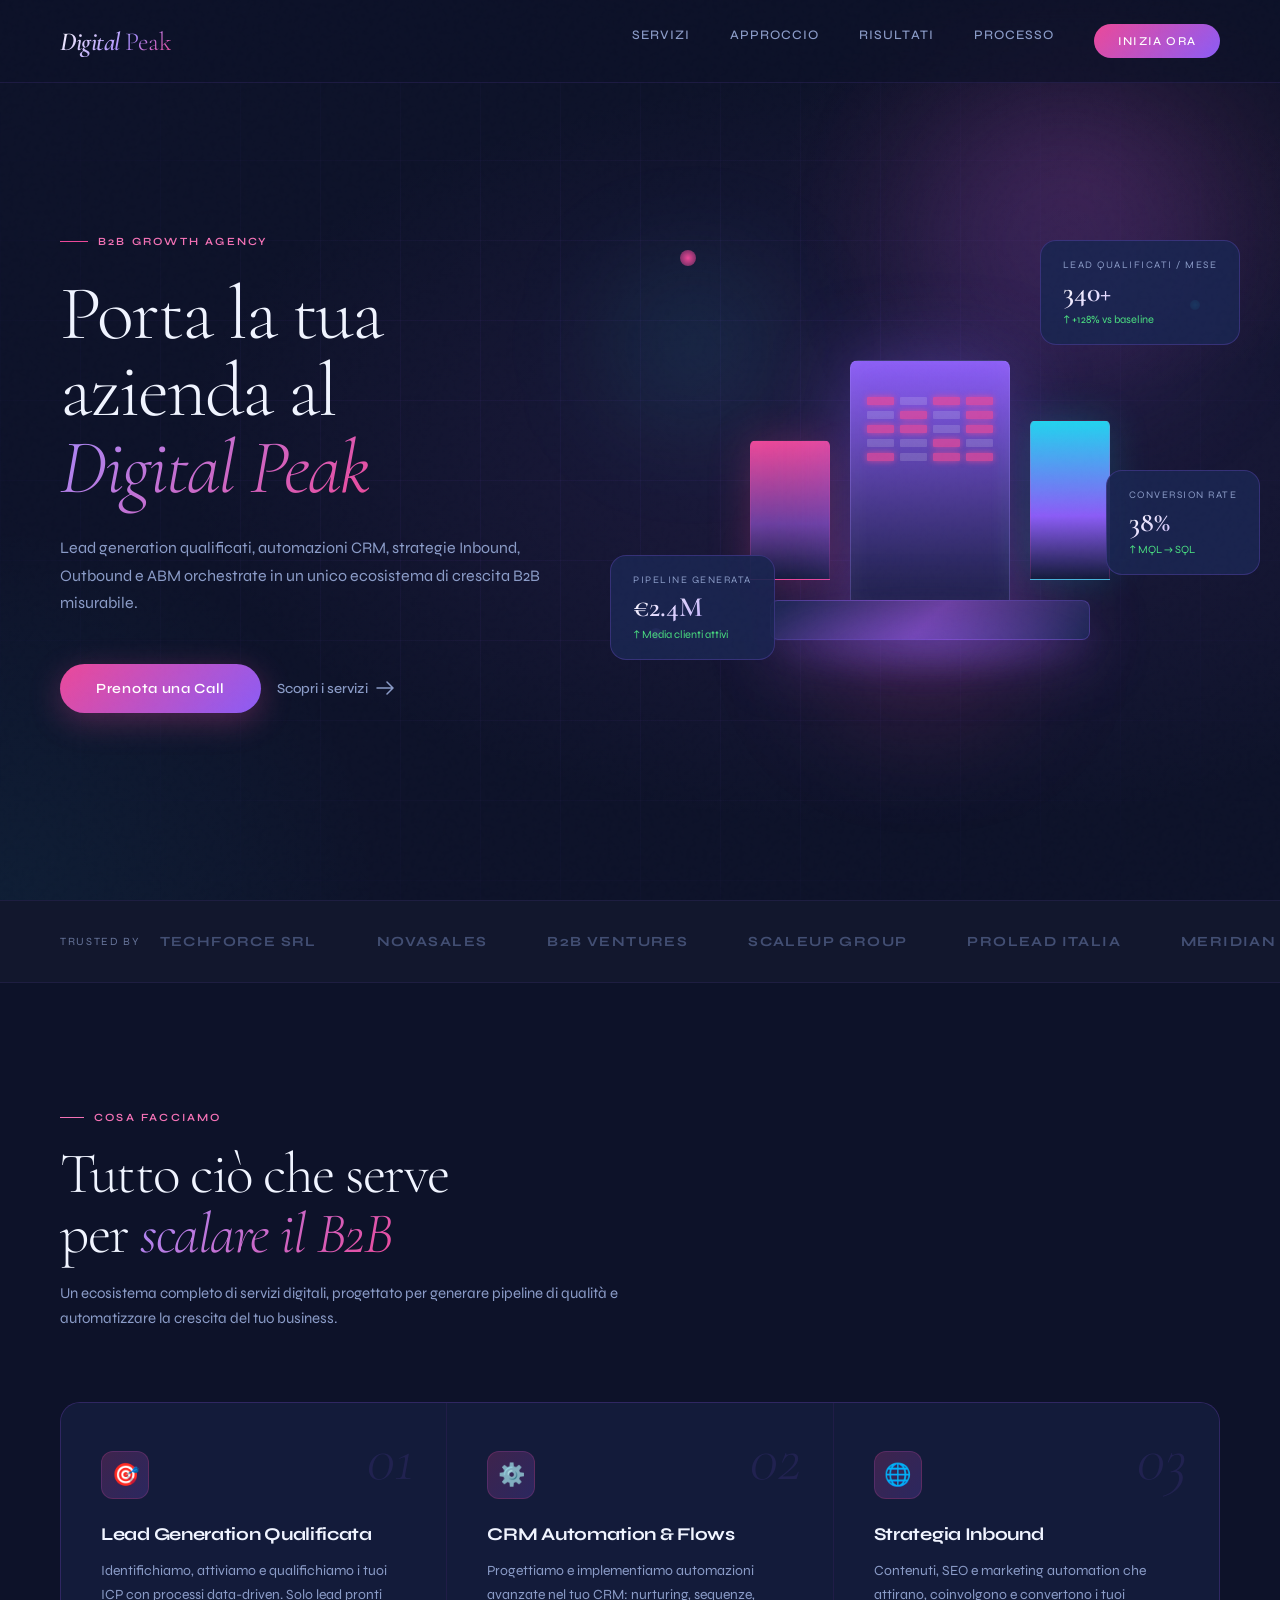
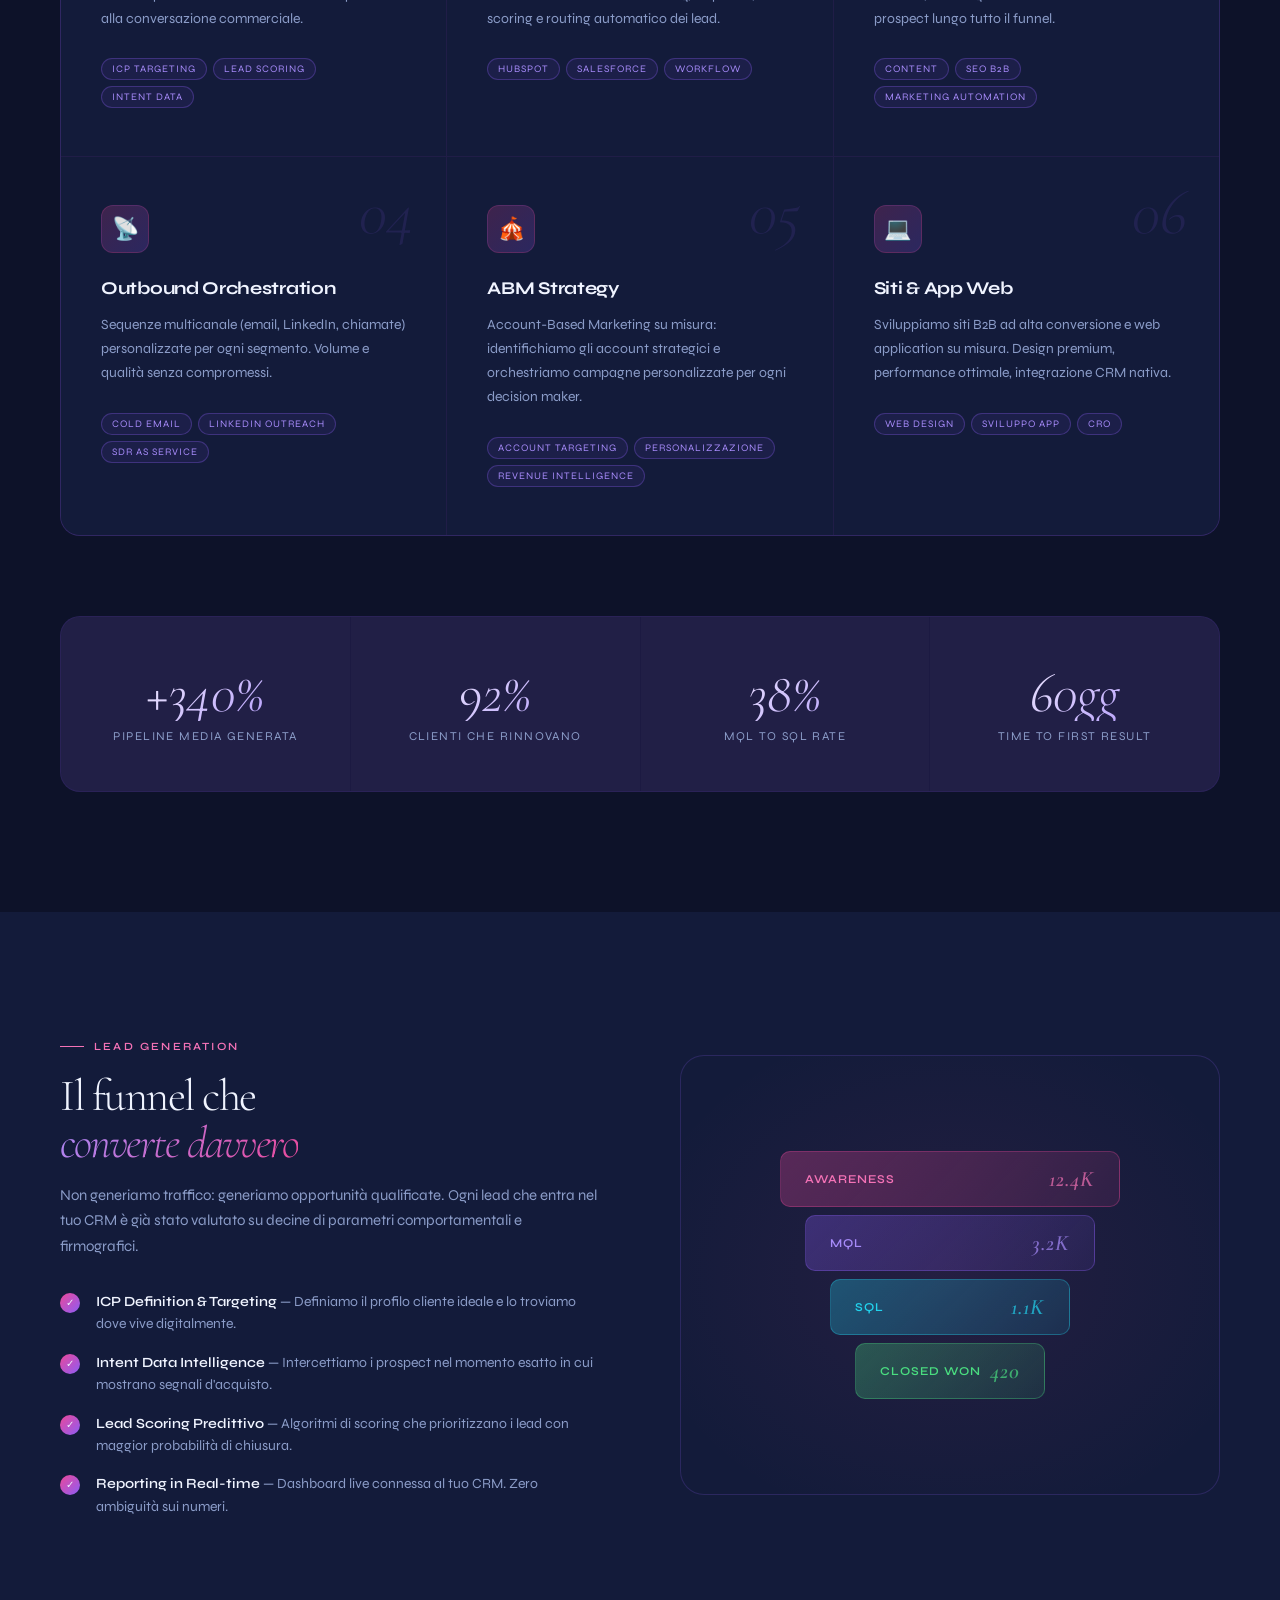
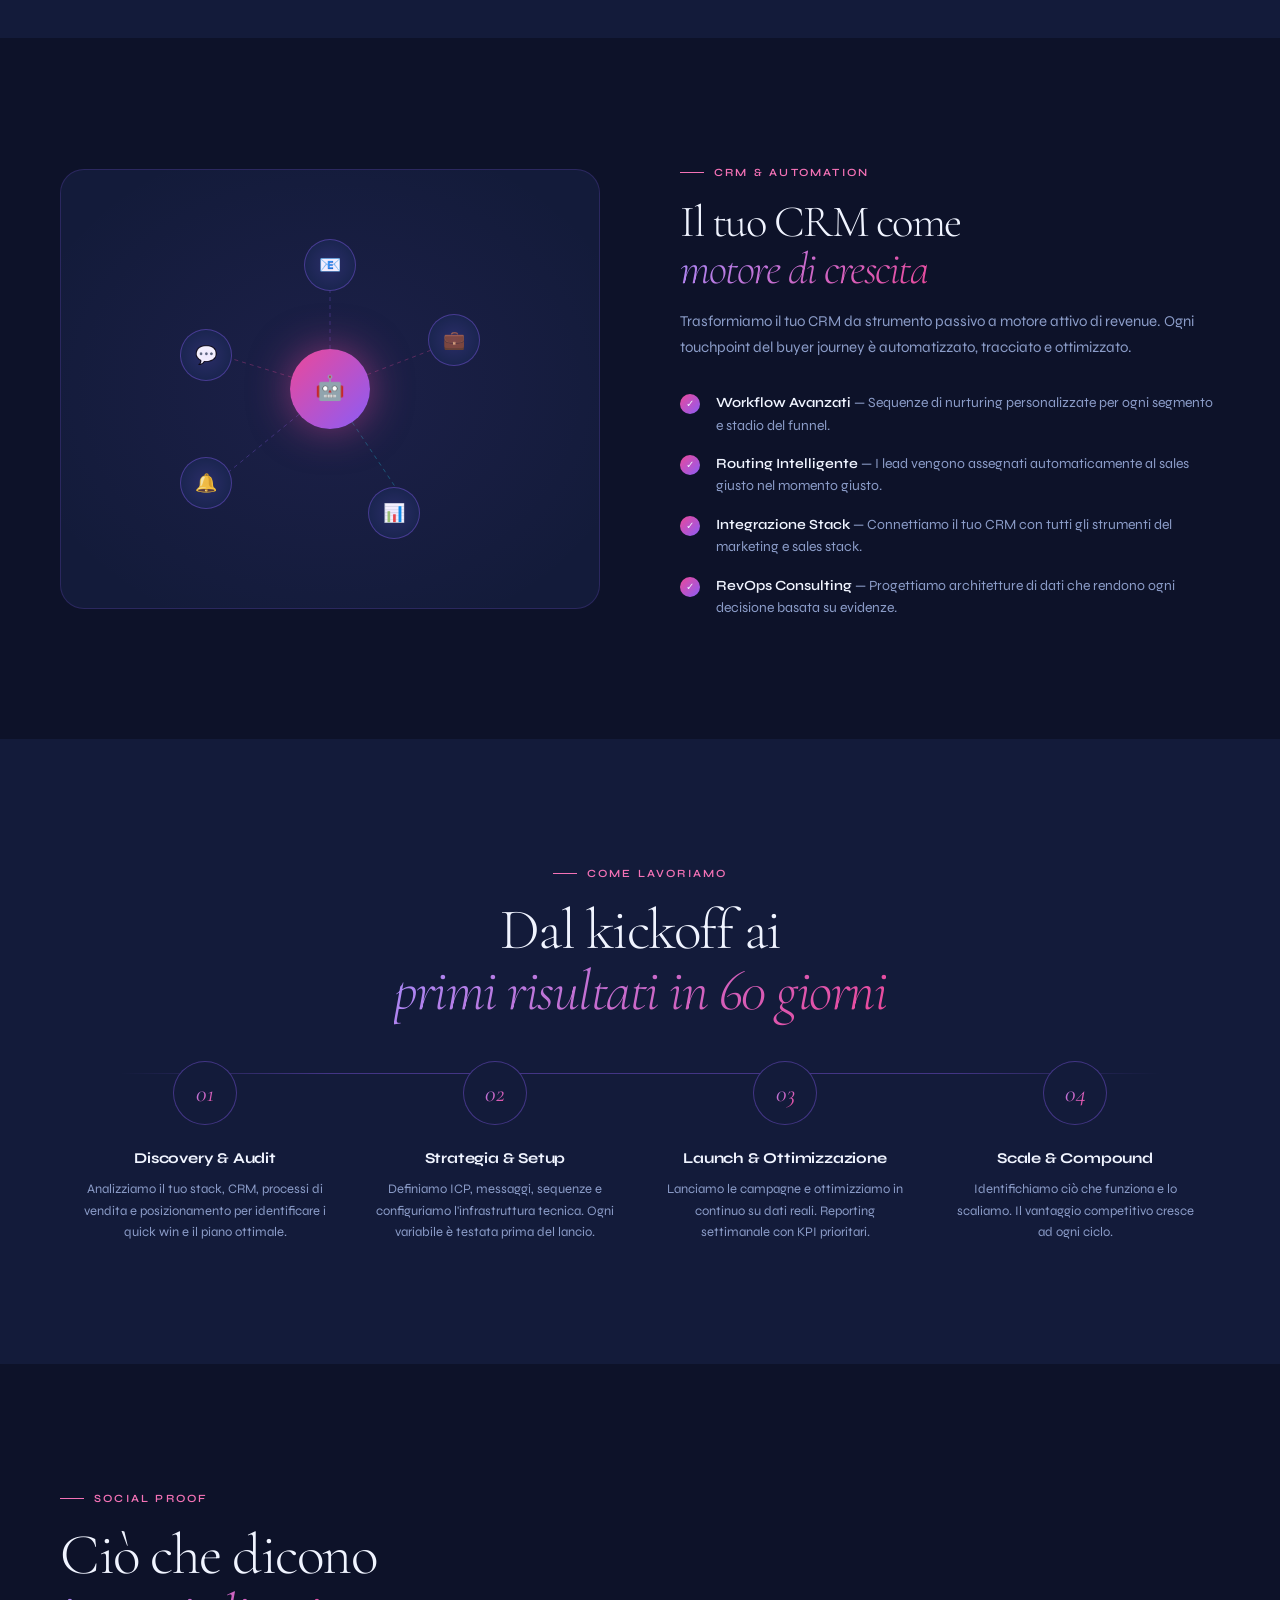
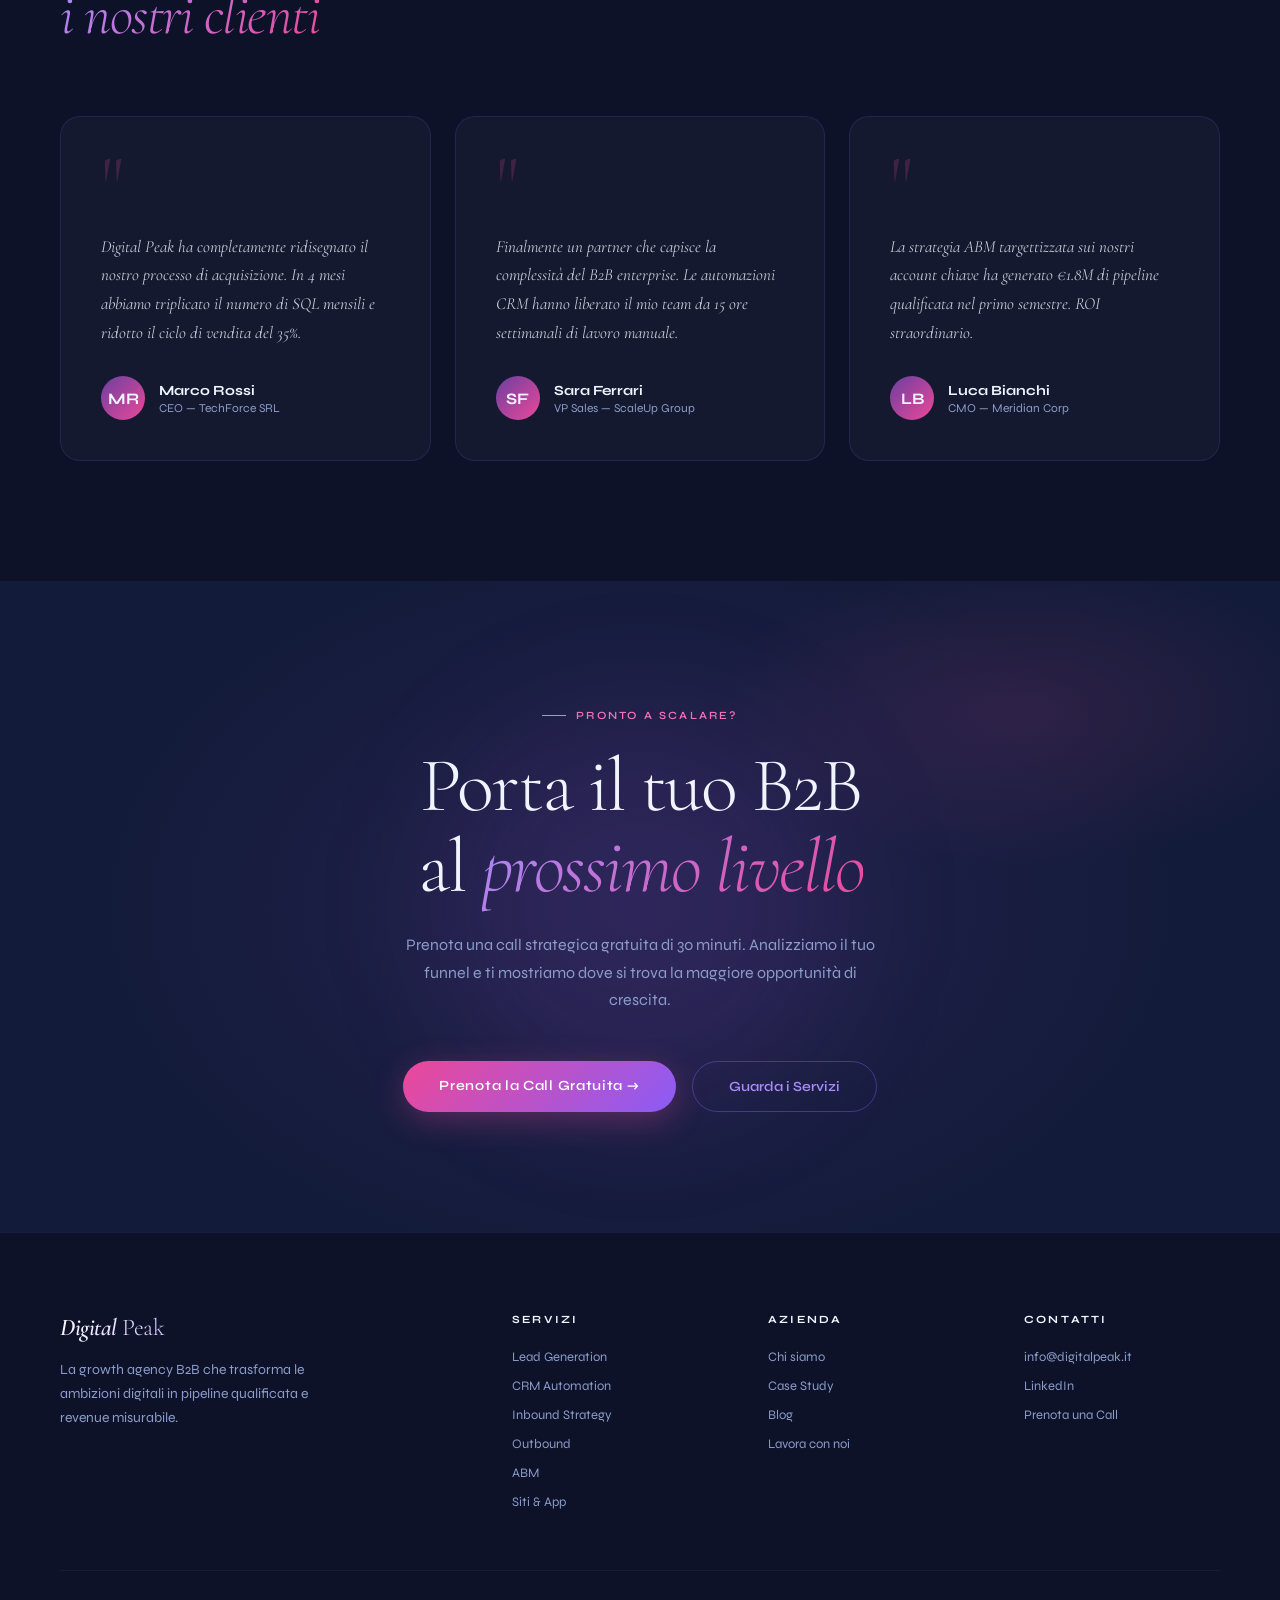
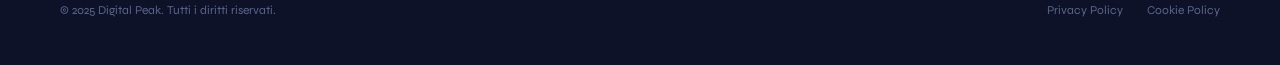
==== index.html @ 234ed6c4 "Add files via upload" ====
<!DOCTYPE html>
<html lang="it">
<head>
  <meta charset="UTF-8">
  <meta name="viewport" content="width=device-width, initial-scale=1.0">
  <title>Digital Peak — Growth Without Limits</title>
  <link href="https://fonts.googleapis.com/css2?family=Cormorant+Garamond:ital,wght@0,300;0,400;0,600;1,300;1,400;1,600&family=Syne:wght@400;500;600;700;800&display=swap" rel="stylesheet">
  <link rel="stylesheet" href="styles.css">
</head>
<body>

<!-- NAV -->
<nav>
  <div class="logo">Digital<span> Peak</span></div>
  <div class="mobile-menu-toggle">
    <span></span>
    <span></span>
    <span></span>
  </div>
  <ul class="nav-links">
    <li><a href="#services">Servizi</a></li>
    <li><a href="#approach">Approccio</a></li>
    <li><a href="#results">Risultati</a></li>
    <li><a href="#process">Processo</a></li>
    <li><a href="#contact" class="nav-cta">Inizia Ora</a></li>
  </ul>
</nav>

<!-- HERO -->
<section class="hero" id="home">
  <div class="hero-bg"></div>
  <div class="hero-grid-lines"></div>
  <div class="orb orb-1"></div>
  <div class="orb orb-2"></div>
  <div class="orb orb-3"></div>

  <div class="hero-content">
    <div class="hero-eyebrow">B2B Growth Agency</div>
    <h1 class="hero-title">
      Porta la tua<br>
      azienda al<br>
      <em>Digital Peak</em>
    </h1>
    <p class="hero-sub">
      Lead generation qualificati, automazioni CRM, strategie Inbound, Outbound e ABM orchestrate in un unico ecosistema di crescita B2B misurabile.
    </p>
    <div class="hero-actions">
      <a href="#contact" class="btn-primary">Prenota una Call</a>
      <a href="#services" class="btn-ghost">
        Scopri i servizi
        <svg width="18" height="14" viewBox="0 0 18 14" fill="none">
          <path d="M1 7h16M11 1l6 6-6 6" stroke="currentColor" stroke-width="1.5" stroke-linecap="round"/>
        </svg>
      </a>
    </div>
  </div>

  <div class="hero-visual">
    <div class="hero-graphic">
      <!-- floating stat cards -->
      <div class="floating-card card-stat-1">
        <div class="card-label">Lead Qualificati / mese</div>
        <div class="card-value">340+</div>
        <div class="card-delta">↑ +128% vs baseline</div>
      </div>

      <div class="floating-card card-stat-2">
        <div class="card-label">Pipeline generata</div>
        <div class="card-value">€2.4M</div>
        <div class="card-delta">↑ Media clienti attivi</div>
      </div>

      <div class="floating-card card-stat-3">
        <div class="card-label">Conversion Rate</div>
        <div class="card-value">38%</div>
        <div class="card-delta">↑ MQL → SQL</div>
      </div>

      <!-- city towers -->
      <div style="position:relative; height:300px; display:flex; align-items:flex-end; justify-content:center;">
        <div class="side-tower left"></div>
        <div class="central-tower">
          <div class="tower-windows">
            <div class="win lit"></div><div class="win"></div><div class="win lit"></div><div class="win lit"></div>
            <div class="win"></div><div class="win lit"></div><div class="win"></div><div class="win lit"></div>
            <div class="win lit"></div><div class="win lit"></div><div class="win"></div><div class="win lit"></div>
            <div class="win"></div><div class="win"></div><div class="win lit"></div><div class="win"></div>
            <div class="win lit"></div><div class="win"></div><div class="win lit"></div><div class="win lit"></div>
          </div>
        </div>
        <div class="side-tower right"></div>
        <div class="platform-base"></div>
        <div class="ring-glow"></div>
      </div>

      <!-- floating orbs -->
      <div class="floating-orb f-orb-1"></div>
      <div class="floating-orb f-orb-2"></div>
      <div class="floating-orb f-orb-3"></div>
    </div>
  </div>
</section>

<!-- LOGOS STRIP -->
<div class="logos-strip">
  <span class="logos-label">Trusted by</span>
  <div class="logos-track" id="logosTrack">
    <span class="logo-item">TechForce SRL</span>
    <span class="logo-item">NovaSales</span>
    <span class="logo-item">B2B Ventures</span>
    <span class="logo-item">ScaleUp Group</span>
    <span class="logo-item">ProLead Italia</span>
    <span class="logo-item">Meridian Corp</span>
    <span class="logo-item">DigitHub</span>
    <span class="logo-item">GrowthOps</span>
    <span class="logo-item">TechForce SRL</span>
    <span class="logo-item">NovaSales</span>
    <span class="logo-item">B2B Ventures</span>
    <span class="logo-item">ScaleUp Group</span>
    <span class="logo-item">ProLead Italia</span>
    <span class="logo-item">Meridian Corp</span>
    <span class="logo-item">DigitHub</span>
    <span class="logo-item">GrowthOps</span>
  </div>
</div>

<!-- SERVICES -->
<section class="section section-dark" id="services">
  <div class="section-header reveal">
    <div class="section-eyebrow">Cosa facciamo</div>
    <h2 class="section-title">Tutto ciò che serve<br>per <em>scalare il B2B</em></h2>
    <p class="section-subtitle">Un ecosistema completo di servizi digitali, progettato per generare pipeline di qualità e automatizzare la crescita del tuo business.</p>
  </div>

  <div class="services-grid reveal">
    <div class="service-card">
      <span class="service-number">01</span>
      <div class="service-icon">🎯</div>
      <div class="service-name">Lead Generation Qualificata</div>
      <p class="service-desc">Identifichiamo, attiviamo e qualifichiamo i tuoi ICP con processi data-driven. Solo lead pronti alla conversazione commerciale.</p>
      <div class="service-tags">
        <span class="tag">ICP Targeting</span>
        <span class="tag">Lead Scoring</span>
        <span class="tag">Intent Data</span>
      </div>
    </div>

    <div class="service-card">
      <span class="service-number">02</span>
      <div class="service-icon">⚙️</div>
      <div class="service-name">CRM Automation & Flows</div>
      <p class="service-desc">Progettiamo e implementiamo automazioni avanzate nel tuo CRM: nurturing, sequenze, scoring e routing automatico dei lead.</p>
      <div class="service-tags">
        <span class="tag">HubSpot</span>
        <span class="tag">Salesforce</span>
        <span class="tag">Workflow</span>
      </div>
    </div>

    <div class="service-card">
      <span class="service-number">03</span>
      <div class="service-icon">🌐</div>
      <div class="service-name">Strategia Inbound</div>
      <p class="service-desc">Contenuti, SEO e marketing automation che attirano, coinvolgono e convertono i tuoi prospect lungo tutto il funnel.</p>
      <div class="service-tags">
        <span class="tag">Content</span>
        <span class="tag">SEO B2B</span>
        <span class="tag">Marketing Automation</span>
      </div>
    </div>

    <div class="service-card">
      <span class="service-number">04</span>
      <div class="service-icon">📡</div>
      <div class="service-name">Outbound Orchestration</div>
      <p class="service-desc">Sequenze multicanale (email, LinkedIn, chiamate) personalizzate per ogni segmento. Volume e qualità senza compromessi.</p>
      <div class="service-tags">
        <span class="tag">Cold Email</span>
        <span class="tag">LinkedIn Outreach</span>
        <span class="tag">SDR as Service</span>
      </div>
    </div>

    <div class="service-card">
      <span class="service-number">05</span>
      <div class="service-icon">🎪</div>
      <div class="service-name">ABM Strategy</div>
      <p class="service-desc">Account-Based Marketing su misura: identifichiamo gli account strategici e orchestriamo campagne personalizzate per ogni decision maker.</p>
      <div class="service-tags">
        <span class="tag">Account Targeting</span>
        <span class="tag">Personalizzazione</span>
        <span class="tag">Revenue Intelligence</span>
      </div>
    </div>

    <div class="service-card">
      <span class="service-number">06</span>
      <div class="service-icon">💻</div>
      <div class="service-name">Siti & App Web</div>
      <p class="service-desc">Sviluppiamo siti B2B ad alta conversione e web application su misura. Design premium, performance ottimale, integrazione CRM nativa.</p>
      <div class="service-tags">
        <span class="tag">Web Design</span>
        <span class="tag">Sviluppo App</span>
        <span class="tag">CRO</span>
      </div>
    </div>
  </div>

  <!-- STATS -->
  <div class="stats-row reveal">
    <div class="stat-item">
      <div class="stat-value">+340%</div>
      <div class="stat-label">Pipeline media generata</div>
    </div>
    <div class="stat-item">
      <div class="stat-value">92%</div>
      <div class="stat-label">Clienti che rinnovano</div>
    </div>
    <div class="stat-item">
      <div class="stat-value">38%</div>
      <div class="stat-label">MQL to SQL Rate</div>
    </div>
    <div class="stat-item">
      <div class="stat-value">60gg</div>
      <div class="stat-label">Time to First Result</div>
    </div>
  </div>
</section>

<!-- APPROACH: LEAD GEN & FUNNEL -->
<section class="section section-mid" id="approach">
  <div class="approach-grid reveal">
    <div class="approach-content">
      <div class="section-eyebrow">Lead Generation</div>
      <h2 class="section-title">Il funnel che<br><em>converte davvero</em></h2>
      <p class="section-subtitle">Non generiamo traffico: generiamo opportunità qualificate. Ogni lead che entra nel tuo CRM è già stato valutato su decine di parametri comportamentali e firmografici.</p>
      <div class="approach-features">
        <div class="af-item">
          <div class="af-dot">✓</div>
          <p class="af-text"><strong>ICP Definition & Targeting</strong> — Definiamo il profilo cliente ideale e lo troviamo dove vive digitalmente.</p>
        </div>
        <div class="af-item">
          <div class="af-dot">✓</div>
          <p class="af-text"><strong>Intent Data Intelligence</strong> — Intercettiamo i prospect nel momento esatto in cui mostrano segnali d'acquisto.</p>
        </div>
        <div class="af-item">
          <div class="af-dot">✓</div>
          <p class="af-text"><strong>Lead Scoring Predittivo</strong> — Algoritmi di scoring che prioritizzano i lead con maggior probabilità di chiusura.</p>
        </div>
        <div class="af-item">
          <div class="af-dot">✓</div>
          <p class="af-text"><strong>Reporting in Real-time</strong> — Dashboard live connessa al tuo CRM. Zero ambiguità sui numeri.</p>
        </div>
      </div>
    </div>
    <div class="approach-visual">
      <div class="approach-visual-inner">
        <div style="position:absolute; inset:0; background: radial-gradient(ellipse 60% 60% at 50% 50%, rgba(236,72,153,0.08), transparent); pointer-events:none;"></div>
        <div class="funnel">
          <div class="funnel-stage fs-1">
            <span>Awareness</span>
            <span class="fs-count">12.4K</span>
          </div>
          <div class="funnel-stage fs-2">
            <span>MQL</span>
            <span class="fs-count">3.2K</span>
          </div>
          <div class="funnel-stage fs-3">
            <span>SQL</span>
            <span class="fs-count">1.1K</span>
          </div>
          <div class="funnel-stage fs-4">
            <span>Closed Won</span>
            <span class="fs-count">420</span>
          </div>
        </div>
      </div>
    </div>
  </div>
</section>

<!-- APPROACH: CRM & AUTOMATION -->
<section class="section section-dark">
  <div class="approach-grid reverse reveal">
    <div class="approach-content">
      <div class="section-eyebrow">CRM & Automation</div>
      <h2 class="section-title">Il tuo CRM come<br><em>motore di crescita</em></h2>
      <p class="section-subtitle">Trasformiamo il tuo CRM da strumento passivo a motore attivo di revenue. Ogni touchpoint del buyer journey è automatizzato, tracciato e ottimizzato.</p>
      <div class="approach-features">
        <div class="af-item">
          <div class="af-dot">✓</div>
          <p class="af-text"><strong>Workflow Avanzati</strong> — Sequenze di nurturing personalizzate per ogni segmento e stadio del funnel.</p>
        </div>
        <div class="af-item">
          <div class="af-dot">✓</div>
          <p class="af-text"><strong>Routing Intelligente</strong> — I lead vengono assegnati automaticamente al sales giusto nel momento giusto.</p>
        </div>
        <div class="af-item">
          <div class="af-dot">✓</div>
          <p class="af-text"><strong>Integrazione Stack</strong> — Connettiamo il tuo CRM con tutti gli strumenti del marketing e sales stack.</p>
        </div>
        <div class="af-item">
          <div class="af-dot">✓</div>
          <p class="af-text"><strong>RevOps Consulting</strong> — Progettiamo architetture di dati che rendono ogni decisione basata su evidenze.</p>
        </div>
      </div>
    </div>
    <div class="approach-visual">
      <div class="approach-visual-inner">
        <div style="position:absolute; inset:0; background: radial-gradient(ellipse 60% 60% at 50% 50%, rgba(139,92,246,0.08), transparent); pointer-events:none;"></div>
        <div class="crm-viz">
          <!-- lines -->
          <svg style="position:absolute;inset:0;width:100%;height:100%;z-index:1" viewBox="0 0 300 300">
            <line x1="150" y1="150" x2="150" y2="20" stroke="rgba(139,92,246,0.3)" stroke-width="1" stroke-dasharray="4,4"/>
            <line x1="150" y1="150" x2="280" y2="100" stroke="rgba(236,72,153,0.3)" stroke-width="1" stroke-dasharray="4,4"/>
            <line x1="150" y1="150" x2="230" y2="270" stroke="rgba(34,211,238,0.3)" stroke-width="1" stroke-dasharray="4,4"/>
            <line x1="150" y1="150" x2="40" y2="240" stroke="rgba(139,92,246,0.3)" stroke-width="1" stroke-dasharray="4,4"/>
            <line x1="150" y1="150" x2="20" y2="110" stroke="rgba(236,72,153,0.3)" stroke-width="1" stroke-dasharray="4,4"/>
          </svg>
          <div class="crm-center">🤖</div>
          <div class="crm-node cn1">📧</div>
          <div class="crm-node cn2">💼</div>
          <div class="crm-node cn3">📊</div>
          <div class="crm-node cn4">🔔</div>
          <div class="crm-node cn5">💬</div>
        </div>
      </div>
    </div>
  </div>
</section>

<!-- PROCESS -->
<section class="section section-mid" id="process">
  <div class="section-header reveal" style="max-width:800px; margin:0 auto; text-align:center;">
    <div class="section-eyebrow" style="justify-content:center;">Come lavoriamo</div>
    <h2 class="section-title">Dal kickoff ai<br><em>primi risultati in 60 giorni</em></h2>
  </div>

  <div class="process-timeline reveal">
    <div class="process-step">
      <div class="step-number-wrap"><span class="step-number">01</span></div>
      <div class="step-title">Discovery & Audit</div>
      <p class="step-desc">Analizziamo il tuo stack, CRM, processi di vendita e posizionamento per identificare i quick win e il piano ottimale.</p>
    </div>
    <div class="process-step">
      <div class="step-number-wrap"><span class="step-number">02</span></div>
      <div class="step-title">Strategia & Setup</div>
      <p class="step-desc">Definiamo ICP, messaggi, sequenze e configuriamo l'infrastruttura tecnica. Ogni variabile è testata prima del lancio.</p>
    </div>
    <div class="process-step">
      <div class="step-number-wrap"><span class="step-number">03</span></div>
      <div class="step-title">Launch & Ottimizzazione</div>
      <p class="step-desc">Lanciamo le campagne e ottimizziamo in continuo su dati reali. Reporting settimanale con KPI prioritari.</p>
    </div>
    <div class="process-step">
      <div class="step-number-wrap"><span class="step-number">04</span></div>
      <div class="step-title">Scale & Compound</div>
      <p class="step-desc">Identifichiamo ciò che funziona e lo scaliamo. Il vantaggio competitivo cresce ad ogni ciclo.</p>
    </div>
  </div>
</section>

<!-- TESTIMONIALS -->
<section class="section section-dark" id="results">
  <div class="section-header reveal">
    <div class="section-eyebrow">Social Proof</div>
    <h2 class="section-title">Ciò che dicono<br><em>i nostri clienti</em></h2>
  </div>

  <div class="testimonials-grid reveal">
    <div class="testimonial-card">
      <span class="quote-mark">"</span>
      <p class="testimonial-text">Digital Peak ha completamente ridisegnato il nostro processo di acquisizione. In 4 mesi abbiamo triplicato il numero di SQL mensili e ridotto il ciclo di vendita del 35%.</p>
      <div class="testimonial-author">
        <div class="author-avatar">MR</div>
        <div>
          <div class="author-name">Marco Rossi</div>
          <div class="author-role">CEO — TechForce SRL</div>
        </div>
      </div>
    </div>

    <div class="testimonial-card">
      <span class="quote-mark">"</span>
      <p class="testimonial-text">Finalmente un partner che capisce la complessità del B2B enterprise. Le automazioni CRM hanno liberato il mio team da 15 ore settimanali di lavoro manuale.</p>
      <div class="testimonial-author">
        <div class="author-avatar">SF</div>
        <div>
          <div class="author-name">Sara Ferrari</div>
          <div class="author-role">VP Sales — ScaleUp Group</div>
        </div>
      </div>
    </div>

    <div class="testimonial-card">
      <span class="quote-mark">"</span>
      <p class="testimonial-text">La strategia ABM targettizzata sui nostri account chiave ha generato €1.8M di pipeline qualificata nel primo semestre. ROI straordinario.</p>
      <div class="testimonial-author">
        <div class="author-avatar">LB</div>
        <div>
          <div class="author-name">Luca Bianchi</div>
          <div class="author-role">CMO — Meridian Corp</div>
        </div>
      </div>
    </div>
  </div>
</section>

<!-- CTA -->
<section class="cta-section" id="contact">
  <div class="cta-bg"></div>
  <div class="orb" style="width:400px;height:400px;background:rgba(107,63,160,0.15);top:50%;left:50%;transform:translate(-50%,-50%);"></div>

  <div class="section-eyebrow" style="justify-content:center; position:relative; z-index:2; display:inline-flex; margin-bottom:24px;">Pronto a scalare?</div>
  <h2 class="cta-title">
    Porta il tuo B2B<br>
    al <em>prossimo livello</em>
  </h2>
  <p class="cta-sub">
    Prenota una call strategica gratuita di 30 minuti. Analizziamo il tuo funnel e ti mostriamo dove si trova la maggiore opportunità di crescita.
  </p>
  <div class="cta-actions">
    <a href="#" class="btn-primary">Prenota la Call Gratuita →</a>
    <a href="#services" class="btn-outline">Guarda i Servizi</a>
  </div>
</section>

<!-- FOOTER -->
<footer>
  <div class="footer-grid">
    <div class="footer-brand">
      <span class="logo">Digital<span> Peak</span></span>
      <p>La growth agency B2B che trasforma le ambizioni digitali in pipeline qualificata e revenue misurabile.</p>
    </div>
    <div class="footer-col">
      <h4>Servizi</h4>
      <ul>
        <li><a href="#">Lead Generation</a></li>
        <li><a href="#">CRM Automation</a></li>
        <li><a href="#">Inbound Strategy</a></li>
        <li><a href="#">Outbound</a></li>
        <li><a href="#">ABM</a></li>
        <li><a href="#">Siti & App</a></li>
      </ul>
    </div>
    <div class="footer-col">
      <h4>Azienda</h4>
      <ul>
        <li><a href="#">Chi siamo</a></li>
        <li><a href="#">Case Study</a></li>
        <li><a href="#">Blog</a></li>
        <li><a href="#">Lavora con noi</a></li>
      </ul>
    </div>
    <div class="footer-col">
      <h4>Contatti</h4>
      <ul>
        <li><a href="#">info@digitalpeak.it</a></li>
        <li><a href="#">LinkedIn</a></li>
        <li><a href="#">Prenota una Call</a></li>
      </ul>
    </div>
  </div>
  <div class="footer-bottom">
    <span class="footer-copy">© 2025 Digital Peak. Tutti i diritti riservati.</span>
    <div class="footer-legal">
      <a href="#">Privacy Policy</a>
      <a href="#">Cookie Policy</a>
    </div>
  </div>
</footer>

<script src="script.js"></script>
</body>
</html>
---- styles.css ----
/* ══════════════════════════════════════════════════════════════
   DIGITAL PEAK — CSS STYLES
   ══════════════════════════════════════════════════════════════ */

:root {
  --navy: #0d1229;
  --navy-mid: #131b3a;
  --navy-light: #1a2550;
  --violet: #6b3fa0;
  --violet-bright: #8b5cf6;
  --violet-glow: #a78bfa;
  --pink: #ec4899;
  --pink-hot: #f472b6;
  --cyan: #22d3ee;
  --white: #f0f4ff;
  --gray: #8b9cc8;
  --light-bg: #f0f2fa;
}

*, *::before, *::after { margin: 0; padding: 0; box-sizing: border-box; }

html { scroll-behavior: smooth; }

body {
  font-family: 'Syne', sans-serif;
  background: var(--navy);
  color: var(--white);
  overflow-x: hidden;
}

/* ── NOISE OVERLAY ── */
body::before {
  content: '';
  position: fixed;
  inset: 0;
  background-image: url("data:image/svg+xml,%3Csvg viewBox='0 0 200 200' xmlns='http://www.w3.org/2000/svg'%3E%3Cfilter id='n'%3E%3CfeTurbulence type='fractalNoise' baseFrequency='0.85' numOctaves='4' stitchTiles='stitch'/%3E%3C/filter%3E%3Crect width='100%25' height='100%25' filter='url(%23n)' opacity='0.04'/%3E%3C/svg%3E");
  pointer-events: none;
  z-index: 9999;
  opacity: 0.4;
}

/* ── NAV ── */
nav {
  position: fixed;
  top: 0; left: 0; right: 0;
  z-index: 100;
  display: flex;
  align-items: center;
  justify-content: space-between;
  padding: 24px 60px;
  backdrop-filter: blur(20px);
  background: rgba(13, 18, 41, 0.7);
  border-bottom: 1px solid rgba(139, 92, 246, 0.12);
  transition: padding 0.3s;
}

.logo {
  font-family: 'Cormorant Garamond', serif;
  font-size: 26px;
  font-weight: 600;
  font-style: italic;
  letter-spacing: -0.5px;
  background: linear-gradient(135deg, #fff 0%, var(--violet-glow) 60%, var(--pink) 100%);
  -webkit-background-clip: text;
  -webkit-text-fill-color: transparent;
}

.logo span {
  font-style: normal;
  font-weight: 300;
}

.nav-links {
  display: flex;
  gap: 40px;
  list-style: none;
}

.nav-links a {
  color: var(--gray);
  text-decoration: none;
  font-size: 13px;
  font-weight: 500;
  letter-spacing: 0.08em;
  text-transform: uppercase;
  transition: color 0.3s;
}

.nav-links a:hover { color: var(--white); }

.nav-cta {
  background: linear-gradient(135deg, var(--pink) 0%, var(--violet-bright) 100%);
  color: white !important;
  padding: 10px 24px;
  border-radius: 40px;
  font-size: 12px !important;
  letter-spacing: 0.1em !important;
  transition: opacity 0.3s, transform 0.3s !important;
  display: inline-block;
}

.nav-cta:hover { opacity: 0.88; transform: translateY(-1px); }

/* Mobile Menu Toggle */
.mobile-menu-toggle {
  display: none;
  flex-direction: column;
  gap: 5px;
  cursor: pointer;
  padding: 10px;
  z-index: 101;
}

.mobile-menu-toggle span {
  display: block;
  width: 24px;
  height: 2px;
  background: var(--white);
  transition: transform 0.3s, opacity 0.3s;
}

.mobile-menu-toggle.active span:nth-child(1) {
  transform: rotate(45deg) translate(5px, 5px);
}

.mobile-menu-toggle.active span:nth-child(2) {
  opacity: 0;
}

.mobile-menu-toggle.active span:nth-child(3) {
  transform: rotate(-45deg) translate(5px, -5px);
}

/* ── HERO ── */
.hero {
  min-height: 100vh;
  display: grid;
  grid-template-columns: 1fr 1fr;
  align-items: center;
  padding: 120px 60px 80px;
  position: relative;
  overflow: hidden;
}

.hero-bg {
  position: absolute;
  inset: 0;
  background:
    radial-gradient(ellipse 80% 60% at 70% 50%, rgba(107, 63, 160, 0.18) 0%, transparent 70%),
    radial-gradient(ellipse 40% 40% at 85% 20%, rgba(236, 72, 153, 0.12) 0%, transparent 60%),
    radial-gradient(ellipse 50% 70% at 0% 100%, rgba(34, 211, 238, 0.06) 0%, transparent 60%);
}

.hero-grid-lines {
  position: absolute;
  inset: 0;
  background-image:
    linear-gradient(rgba(139, 92, 246, 0.05) 1px, transparent 1px),
    linear-gradient(90deg, rgba(139, 92, 246, 0.05) 1px, transparent 1px);
  background-size: 80px 80px;
  mask-image: radial-gradient(ellipse 80% 80% at 50% 50%, black 30%, transparent 80%);
}

.hero-content {
  position: relative;
  z-index: 2;
}

.hero-eyebrow {
  display: inline-flex;
  align-items: center;
  gap: 10px;
  font-size: 11px;
  font-weight: 600;
  letter-spacing: 0.2em;
  text-transform: uppercase;
  color: var(--pink-hot);
  margin-bottom: 28px;
  opacity: 0;
  animation: fadeUp 0.8s 0.2s forwards;
}

.hero-eyebrow::before {
  content: '';
  display: block;
  width: 28px;
  height: 1px;
  background: var(--pink);
}

.hero-title {
  font-family: 'Cormorant Garamond', serif;
  font-size: clamp(56px, 6vw, 88px);
  font-weight: 300;
  line-height: 1.0;
  letter-spacing: -2px;
  margin-bottom: 28px;
  opacity: 0;
  animation: fadeUp 0.9s 0.35s forwards;
}

.hero-title em {
  font-style: italic;
  background: linear-gradient(135deg, var(--violet-glow) 0%, var(--pink) 100%);
  -webkit-background-clip: text;
  -webkit-text-fill-color: transparent;
}

.hero-sub {
  font-size: 16px;
  line-height: 1.7;
  color: var(--gray);
  max-width: 500px;
  margin-bottom: 48px;
  opacity: 0;
  animation: fadeUp 0.9s 0.5s forwards;
}

.hero-actions {
  display: flex;
  gap: 16px;
  align-items: center;
  opacity: 0;
  animation: fadeUp 0.9s 0.65s forwards;
}

.btn-primary {
  background: linear-gradient(135deg, var(--pink) 0%, var(--violet-bright) 100%);
  color: white;
  padding: 16px 36px;
  border-radius: 50px;
  font-size: 14px;
  font-weight: 600;
  letter-spacing: 0.05em;
  text-decoration: none;
  cursor: pointer;
  border: none;
  transition: transform 0.3s, box-shadow 0.3s;
  box-shadow: 0 8px 32px rgba(236, 72, 153, 0.3);
  display: inline-block;
}

.btn-primary:hover {
  transform: translateY(-3px);
  box-shadow: 0 16px 48px rgba(236, 72, 153, 0.45);
}

.btn-ghost {
  color: var(--gray);
  font-size: 14px;
  font-weight: 500;
  text-decoration: none;
  display: flex;
  align-items: center;
  gap: 8px;
  transition: color 0.3s;
}

.btn-ghost:hover { color: white; }

.btn-ghost svg { transition: transform 0.3s; }
.btn-ghost:hover svg { transform: translateX(4px); }

.hero-visual {
  position: relative;
  z-index: 2;
  display: flex;
  justify-content: center;
  align-items: center;
  height: 500px;
  opacity: 0;
  animation: fadeIn 1.2s 0.8s forwards;
}

/* 3D Isometric city illustration (CSS) */
.iso-city {
  position: relative;
  width: 380px;
  height: 380px;
  transform: rotateX(30deg) rotateZ(-20deg);
  transform-style: preserve-3d;
}

.iso-block {
  position: absolute;
  bottom: 0;
  transform-origin: bottom center;
}

.block-platform {
  width: 280px;
  height: 20px;
  background: linear-gradient(135deg, #1a2550, var(--navy-light));
  border: 1px solid rgba(139, 92, 246, 0.3);
  left: 50px;
  bottom: 0;
  box-shadow: 0 0 40px rgba(139, 92, 246, 0.2);
}

.floating-card {
  position: absolute;
  background: rgba(26, 37, 80, 0.9);
  border: 1px solid rgba(139, 92, 246, 0.25);
  border-radius: 16px;
  padding: 18px 22px;
  backdrop-filter: blur(20px);
  z-index: 10;
}

.card-stat-1 {
  top: 20px;
  right: -20px;
  animation: float1 4s ease-in-out infinite;
}

.card-stat-2 {
  bottom: 60px;
  left: -30px;
  animation: float2 5s ease-in-out infinite;
}

.card-stat-3 {
  top: 50%;
  right: -40px;
  animation: float1 6s 1s ease-in-out infinite;
}

.card-label {
  font-size: 10px;
  letter-spacing: 0.15em;
  text-transform: uppercase;
  color: var(--gray);
  margin-bottom: 4px;
}

.card-value {
  font-family: 'Cormorant Garamond', serif;
  font-size: 28px;
  font-weight: 600;
  background: linear-gradient(135deg, #fff, var(--violet-glow));
  -webkit-background-clip: text;
  -webkit-text-fill-color: transparent;
}

.card-delta {
  font-size: 11px;
  color: #4ade80;
  margin-top: 4px;
}

/* orb glow */
.orb {
  position: absolute;
  border-radius: 50%;
  filter: blur(60px);
  pointer-events: none;
}

.orb-1 {
  width: 300px; height: 300px;
  background: rgba(107, 63, 160, 0.25);
  top: 10%; right: 5%;
  animation: pulse 6s ease-in-out infinite;
}

.orb-2 {
  width: 200px; height: 200px;
  background: rgba(236, 72, 153, 0.18);
  bottom: 20%; right: 20%;
  animation: pulse 8s 2s ease-in-out infinite;
}

.orb-3 {
  width: 150px; height: 150px;
  background: rgba(34, 211, 238, 0.12);
  top: 30%; right: 40%;
  animation: pulse 7s 1s ease-in-out infinite;
}

/* HERO central graphic */
.hero-graphic {
  position: relative;
  width: 100%;
  height: 100%;
  display: flex;
  align-items: center;
  justify-content: center;
}

.central-tower {
  width: 160px;
  height: 260px;
  background: linear-gradient(180deg, var(--violet-bright) 0%, var(--navy-mid) 100%);
  border-radius: 8px 8px 0 0;
  position: relative;
  box-shadow: 0 0 80px rgba(139, 92, 246, 0.4), inset 0 0 30px rgba(255,255,255,0.05);
  border: 1px solid rgba(167, 139, 250, 0.3);
}

.tower-windows {
  display: grid;
  grid-template-columns: repeat(4, 1fr);
  gap: 6px;
  padding: 16px;
  margin-top: 20px;
}

.win {
  height: 8px;
  background: rgba(255,255,255,0.15);
  border-radius: 1px;
}
.win.lit { background: rgba(236, 72, 153, 0.7); box-shadow: 0 0 6px rgba(236,72,153,0.8); }

.side-tower {
  width: 80px;
  height: 180px;
  background: linear-gradient(180deg, var(--pink) 0%, var(--violet) 60%, var(--navy-mid) 100%);
  border-radius: 6px 6px 0 0;
  position: absolute;
  top: 80px;
  border: 1px solid rgba(236, 72, 153, 0.2);
  box-shadow: 0 0 40px rgba(236, 72, 153, 0.25);
}

.side-tower.left { left: -100px; height: 140px; top: 120px; }
.side-tower.right { right: -100px; height: 160px; top: 100px;
  background: linear-gradient(180deg, var(--cyan) 0%, var(--violet-bright) 60%, var(--navy-mid) 100%);
  box-shadow: 0 0 40px rgba(34, 211, 238, 0.2);
}

.platform-base {
  width: 320px;
  height: 40px;
  background: linear-gradient(135deg, var(--navy-light), var(--violet) 50%, var(--navy-light));
  border-radius: 8px;
  position: absolute;
  bottom: -20px;
  box-shadow: 0 20px 60px rgba(107, 63, 160, 0.4);
  border: 1px solid rgba(139, 92, 246, 0.3);
}

.ring-glow {
  position: absolute;
  bottom: -60px;
  width: 360px;
  height: 80px;
  border-radius: 50%;
  background: radial-gradient(ellipse, rgba(139, 92, 246, 0.35) 0%, transparent 70%);
  filter: blur(10px);
}

.floating-orb {
  position: absolute;
  border-radius: 50%;
}

.f-orb-1 {
  width: 16px; height: 16px;
  background: radial-gradient(circle, var(--pink) 0%, rgba(236,72,153,0.3) 100%);
  top: 30px; left: 40px;
  animation: floatOrb 4s ease-in-out infinite;
}

.f-orb-2 {
  width: 10px; height: 10px;
  background: radial-gradient(circle, var(--cyan) 0%, rgba(34,211,238,0.3) 100%);
  top: 80px; right: 20px;
  animation: floatOrb 5s 1.5s ease-in-out infinite;
}

.f-orb-3 {
  width: 12px; height: 12px;
  background: radial-gradient(circle, var(--violet-glow) 0%, rgba(139,92,246,0.3) 100%);
  bottom: 80px; left: 10px;
  animation: floatOrb 6s 0.5s ease-in-out infinite;
}

/* ── LOGOS STRIP ── */
.logos-strip {
  padding: 32px 60px;
  border-top: 1px solid rgba(139, 92, 246, 0.1);
  border-bottom: 1px solid rgba(139, 92, 246, 0.1);
  background: rgba(255,255,255,0.02);
  display: flex;
  align-items: center;
  gap: 20px;
  overflow: hidden;
}

.logos-label {
  font-size: 11px;
  letter-spacing: 0.15em;
  text-transform: uppercase;
  color: var(--gray);
  white-space: nowrap;
  opacity: 0.7;
}

.logos-track {
  display: flex;
  gap: 60px;
  align-items: center;
  animation: scroll 20s linear infinite;
  white-space: nowrap;
}

.logo-item {
  font-family: 'Syne', sans-serif;
  font-weight: 700;
  font-size: 14px;
  letter-spacing: 0.1em;
  text-transform: uppercase;
  color: rgba(139, 163, 220, 0.4);
  transition: color 0.3s;
  cursor: default;
}

.logo-item:hover { color: rgba(167, 139, 250, 0.8); }

/* ── SECTIONS ── */
.section {
  padding: 120px 60px;
  position: relative;
}

.section-dark { background: var(--navy); }
.section-mid { background: var(--navy-mid); }
.section-light {
  background: var(--light-bg);
  color: var(--navy);
}

.section-header {
  margin-bottom: 70px;
  max-width: 640px;
}

.section-eyebrow {
  display: inline-flex;
  align-items: center;
  gap: 10px;
  font-size: 11px;
  font-weight: 600;
  letter-spacing: 0.2em;
  text-transform: uppercase;
  color: var(--pink-hot);
  margin-bottom: 20px;
}

.section-eyebrow::before {
  content: '';
  display: block;
  width: 24px;
  height: 1px;
  background: currentColor;
}

.section-title {
  font-family: 'Cormorant Garamond', serif;
  font-size: clamp(40px, 4.5vw, 64px);
  font-weight: 300;
  line-height: 1.05;
  letter-spacing: -1.5px;
}

.section-title em {
  font-style: italic;
  background: linear-gradient(135deg, var(--violet-glow), var(--pink));
  -webkit-background-clip: text;
  -webkit-text-fill-color: transparent;
}

.section-subtitle {
  margin-top: 16px;
  font-size: 15px;
  line-height: 1.7;
  color: var(--gray);
}

.section-light .section-subtitle { color: #5a6a8a; }
.section-light .section-title { color: var(--navy); }
.section-light .section-eyebrow { color: var(--pink); }

/* ── SERVICES GRID ── */
.services-grid {
  display: grid;
  grid-template-columns: repeat(3, 1fr);
  gap: 1px;
  background: rgba(139, 92, 246, 0.15);
  border: 1px solid rgba(139, 92, 246, 0.15);
  border-radius: 20px;
  overflow: hidden;
}

.service-card {
  background: var(--navy-mid);
  padding: 48px 40px;
  position: relative;
  transition: background 0.4s;
  cursor: default;
  overflow: hidden;
}

.service-card::before {
  content: '';
  position: absolute;
  inset: 0;
  background: linear-gradient(135deg, rgba(139, 92, 246, 0.08) 0%, transparent 60%);
  opacity: 0;
  transition: opacity 0.4s;
}

.service-card:hover { background: var(--navy-light); }
.service-card:hover::before { opacity: 1; }

.service-number {
  font-family: 'Cormorant Garamond', serif;
  font-size: 64px;
  font-weight: 300;
  color: rgba(139, 92, 246, 0.12);
  line-height: 1;
  position: absolute;
  top: 24px;
  right: 32px;
  font-style: italic;
  transition: color 0.4s;
}

.service-card:hover .service-number { color: rgba(139, 92, 246, 0.25); }

.service-icon {
  width: 48px;
  height: 48px;
  background: linear-gradient(135deg, rgba(236, 72, 153, 0.2), rgba(139, 92, 246, 0.2));
  border-radius: 12px;
  display: flex;
  align-items: center;
  justify-content: center;
  margin-bottom: 24px;
  border: 1px solid rgba(236, 72, 153, 0.2);
  font-size: 22px;
}

.service-name {
  font-family: 'Syne', sans-serif;
  font-size: 18px;
  font-weight: 700;
  color: var(--white);
  margin-bottom: 14px;
  letter-spacing: -0.3px;
}

.service-desc {
  font-size: 14px;
  line-height: 1.7;
  color: var(--gray);
  margin-bottom: 28px;
}

.service-tags {
  display: flex;
  flex-wrap: wrap;
  gap: 6px;
}

.tag {
  font-size: 10px;
  letter-spacing: 0.1em;
  text-transform: uppercase;
  padding: 4px 10px;
  border-radius: 20px;
  border: 1px solid rgba(139, 92, 246, 0.3);
  color: var(--violet-glow);
  background: rgba(139, 92, 246, 0.08);
}

/* ── PROCESS TIMELINE ── */
.process-timeline {
  display: grid;
  grid-template-columns: repeat(4, 1fr);
  gap: 0;
  position: relative;
  margin-top: 20px;
}

.process-timeline::before {
  content: '';
  position: absolute;
  top: 32px;
  left: 60px;
  right: 60px;
  height: 1px;
  background: linear-gradient(90deg, transparent, rgba(139, 92, 246, 0.4) 20%, rgba(139, 92, 246, 0.4) 80%, transparent);
}

.process-step {
  padding: 0 24px;
  padding-top: 20px;
  text-align: center;
}

.step-number-wrap {
  display: inline-flex;
  align-items: center;
  justify-content: center;
  width: 64px;
  height: 64px;
  border-radius: 50%;
  background: var(--navy-mid);
  border: 1px solid rgba(139, 92, 246, 0.4);
  margin-bottom: 24px;
  position: relative;
  z-index: 2;
}

.step-number {
  font-family: 'Cormorant Garamond', serif;
  font-size: 24px;
  font-style: italic;
  background: linear-gradient(135deg, var(--violet-glow), var(--pink));
  -webkit-background-clip: text;
  -webkit-text-fill-color: transparent;
}

.step-title {
  font-size: 15px;
  font-weight: 700;
  color: var(--white);
  margin-bottom: 12px;
  letter-spacing: -0.2px;
}

.step-desc {
  font-size: 13px;
  line-height: 1.65;
  color: var(--gray);
}

/* ── STATS ── */
.stats-row {
  display: grid;
  grid-template-columns: repeat(4, 1fr);
  gap: 1px;
  background: rgba(139, 92, 246, 0.12);
  border-radius: 20px;
  overflow: hidden;
  border: 1px solid rgba(139, 92, 246, 0.12);
  margin-top: 80px;
}

.stat-item {
  padding: 48px 32px;
  background: rgba(255, 255, 255, 0.025);
  text-align: center;
  position: relative;
}

.stat-item::after {
  content: '';
  position: absolute;
  bottom: 0; left: 50%; transform: translateX(-50%);
  width: 40px; height: 2px;
  background: linear-gradient(90deg, var(--pink), var(--violet-bright));
  opacity: 0;
  transition: opacity 0.4s;
}

.stat-item:hover::after { opacity: 1; }

.stat-value {
  font-family: 'Cormorant Garamond', serif;
  font-size: 56px;
  font-weight: 300;
  font-style: italic;
  background: linear-gradient(135deg, #fff 0%, var(--violet-glow) 100%);
  -webkit-background-clip: text;
  -webkit-text-fill-color: transparent;
  line-height: 1;
  margin-bottom: 8px;
}

.stat-label {
  font-size: 12px;
  letter-spacing: 0.12em;
  text-transform: uppercase;
  color: var(--gray);
}

/* ── APPROACH / ABM / INBOUND ── */
.approach-grid {
  display: grid;
  grid-template-columns: 1fr 1fr;
  gap: 80px;
  align-items: center;
}

.approach-grid.reverse { direction: rtl; }
.approach-grid.reverse > * { direction: ltr; }

.approach-visual {
  position: relative;
  height: 440px;
  background: var(--navy-mid);
  border-radius: 24px;
  border: 1px solid rgba(139, 92, 246, 0.2);
  overflow: hidden;
  display: flex;
  align-items: center;
  justify-content: center;
}

.approach-visual-inner {
  position: relative;
  width: 100%;
  height: 100%;
  display: flex;
  align-items: center;
  justify-content: center;
}

/* Funnel visualization */
.funnel {
  display: flex;
  flex-direction: column;
  gap: 8px;
  align-items: center;
  position: relative;
  z-index: 2;
}

.funnel-stage {
  display: flex;
  align-items: center;
  justify-content: space-between;
  padding: 14px 24px;
  border-radius: 10px;
  font-size: 12px;
  font-weight: 600;
  letter-spacing: 0.08em;
  text-transform: uppercase;
  transition: transform 0.3s;
  cursor: default;
}

.funnel-stage:hover { transform: scale(1.02); }

.fs-1 { width: 340px; background: linear-gradient(135deg, rgba(236,72,153,0.3), rgba(236,72,153,0.1)); border: 1px solid rgba(236,72,153,0.3); color: var(--pink-hot); }
.fs-2 { width: 290px; background: linear-gradient(135deg, rgba(139,92,246,0.3), rgba(139,92,246,0.1)); border: 1px solid rgba(139,92,246,0.3); color: var(--violet-glow); }
.fs-3 { width: 240px; background: linear-gradient(135deg, rgba(34,211,238,0.3), rgba(34,211,238,0.1)); border: 1px solid rgba(34,211,238,0.3); color: var(--cyan); }
.fs-4 { width: 190px; background: linear-gradient(135deg, rgba(74,222,128,0.3), rgba(74,222,128,0.1)); border: 1px solid rgba(74,222,128,0.3); color: #4ade80; }

.fs-count {
  font-family: 'Cormorant Garamond', serif;
  font-size: 22px;
  font-style: italic;
  opacity: 0.7;
}

/* CRM nodes viz */
.crm-viz {
  position: relative;
  width: 300px;
  height: 300px;
}

.crm-center {
  position: absolute;
  top: 50%; left: 50%;
  transform: translate(-50%, -50%);
  width: 80px; height: 80px;
  background: linear-gradient(135deg, var(--pink), var(--violet-bright));
  border-radius: 50%;
  display: flex;
  align-items: center;
  justify-content: center;
  font-size: 24px;
  box-shadow: 0 0 40px rgba(236, 72, 153, 0.5);
  z-index: 3;
}

.crm-node {
  position: absolute;
  width: 52px; height: 52px;
  background: var(--navy-light);
  border-radius: 50%;
  border: 1px solid rgba(139, 92, 246, 0.4);
  display: flex;
  align-items: center;
  justify-content: center;
  font-size: 18px;
  z-index: 3;
}

.crm-node::before {
  content: '';
  position: absolute;
  width: 100%; height: 100%;
  border-radius: 50%;
  background: radial-gradient(circle, rgba(139, 92, 246, 0.15) 0%, transparent 70%);
}

.cn1 { top: 0; left: 50%; transform: translateX(-50%); animation: float2 4s ease-in-out infinite; }
.cn2 { top: 25%; right: 0; animation: float1 5s ease-in-out infinite; }
.cn3 { bottom: 0; right: 20%; animation: float2 6s ease-in-out infinite; }
.cn4 { bottom: 10%; left: 0; animation: float1 4.5s ease-in-out infinite; }
.cn5 { top: 30%; left: 0; animation: float2 5.5s ease-in-out infinite; }

.crm-line {
  position: absolute;
  top: 50%; left: 50%;
  height: 1px;
  background: linear-gradient(90deg, rgba(139,92,246,0.5), transparent);
  transform-origin: left center;
  z-index: 2;
}

/* Approach text */
.approach-content .section-title {
  font-size: clamp(34px, 3.5vw, 52px);
}

.approach-features {
  margin-top: 32px;
  display: flex;
  flex-direction: column;
  gap: 16px;
}

.af-item {
  display: flex;
  gap: 16px;
  align-items: flex-start;
}

.af-dot {
  width: 20px;
  height: 20px;
  border-radius: 50%;
  background: linear-gradient(135deg, var(--pink), var(--violet-bright));
  flex-shrink: 0;
  margin-top: 2px;
  display: flex;
  align-items: center;
  justify-content: center;
  font-size: 10px;
}

.af-text {
  font-size: 14px;
  line-height: 1.6;
  color: var(--gray);
}

.af-text strong {
  color: var(--white);
  font-weight: 600;
}

/* ── TESTIMONIALS ── */
.testimonials-grid {
  display: grid;
  grid-template-columns: repeat(3, 1fr);
  gap: 24px;
}

.testimonial-card {
  background: rgba(255, 255, 255, 0.03);
  border: 1px solid rgba(139, 92, 246, 0.15);
  border-radius: 20px;
  padding: 40px;
  position: relative;
  transition: border-color 0.4s, transform 0.4s;
}

.testimonial-card:hover {
  border-color: rgba(236, 72, 153, 0.3);
  transform: translateY(-4px);
}

.quote-mark {
  font-family: 'Cormorant Garamond', serif;
  font-size: 80px;
  font-weight: 300;
  color: rgba(236, 72, 153, 0.2);
  line-height: 0.7;
  margin-bottom: 20px;
  display: block;
}

.testimonial-text {
  font-size: 15px;
  line-height: 1.7;
  color: rgba(240, 244, 255, 0.8);
  margin-bottom: 28px;
  font-style: italic;
  font-family: 'Cormorant Garamond', serif;
  font-size: 17px;
}

.testimonial-author {
  display: flex;
  align-items: center;
  gap: 14px;
}

.author-avatar {
  width: 44px; height: 44px;
  border-radius: 50%;
  background: linear-gradient(135deg, var(--violet), var(--pink));
  display: flex;
  align-items: center;
  justify-content: center;
  font-weight: 700;
  font-size: 16px;
  flex-shrink: 0;
}

.author-name {
  font-size: 14px;
  font-weight: 700;
  color: var(--white);
}

.author-role {
  font-size: 12px;
  color: var(--gray);
  margin-top: 2px;
}

/* ── CTA SECTION ── */
.cta-section {
  padding: 120px 60px;
  text-align: center;
  position: relative;
  overflow: hidden;
  background: var(--navy-mid);
}

.cta-bg {
  position: absolute;
  inset: 0;
  background:
    radial-gradient(ellipse 60% 80% at 50% 50%, rgba(107, 63, 160, 0.2) 0%, transparent 70%),
    radial-gradient(ellipse 40% 40% at 80% 20%, rgba(236, 72, 153, 0.12) 0%, transparent 60%);
}

.cta-title {
  font-family: 'Cormorant Garamond', serif;
  font-size: clamp(48px, 6vw, 80px);
  font-weight: 300;
  letter-spacing: -2px;
  line-height: 1.05;
  position: relative;
  z-index: 2;
  margin-bottom: 24px;
}

.cta-title em {
  font-style: italic;
  background: linear-gradient(135deg, var(--violet-glow), var(--pink));
  -webkit-background-clip: text;
  -webkit-text-fill-color: transparent;
}

.cta-sub {
  font-size: 16px;
  color: var(--gray);
  position: relative;
  z-index: 2;
  margin-bottom: 48px;
  max-width: 480px;
  margin-left: auto;
  margin-right: auto;
  line-height: 1.7;
}

.cta-actions {
  display: flex;
  gap: 16px;
  justify-content: center;
  position: relative;
  z-index: 2;
}

.btn-outline {
  border: 1px solid rgba(139, 92, 246, 0.4);
  color: var(--violet-glow);
  padding: 16px 36px;
  border-radius: 50px;
  font-size: 14px;
  font-weight: 600;
  text-decoration: none;
  transition: background 0.3s, border-color 0.3s;
  display: inline-block;
}

.btn-outline:hover {
  background: rgba(139, 92, 246, 0.12);
  border-color: rgba(167, 139, 250, 0.6);
}

/* ── FOOTER ── */
footer {
  background: var(--navy);
  border-top: 1px solid rgba(139, 92, 246, 0.12);
  padding: 80px 60px 48px;
}

.footer-grid {
  display: grid;
  grid-template-columns: 2fr 1fr 1fr 1fr;
  gap: 60px;
  margin-bottom: 60px;
}

.footer-brand .logo {
  font-size: 24px;
  margin-bottom: 16px;
  display: block;
}

.footer-brand p {
  font-size: 14px;
  line-height: 1.7;
  color: var(--gray);
  max-width: 280px;
}

.footer-col h4 {
  font-size: 11px;
  font-weight: 700;
  letter-spacing: 0.2em;
  text-transform: uppercase;
  color: var(--white);
  margin-bottom: 20px;
}

.footer-col ul {
  list-style: none;
  display: flex;
  flex-direction: column;
  gap: 10px;
}

.footer-col ul a {
  font-size: 13px;
  color: var(--gray);
  text-decoration: none;
  transition: color 0.3s;
}

.footer-col ul a:hover { color: var(--white); }

.footer-bottom {
  border-top: 1px solid rgba(139, 92, 246, 0.1);
  padding-top: 32px;
  display: flex;
  justify-content: space-between;
  align-items: center;
}

.footer-copy {
  font-size: 12px;
  color: var(--gray);
  opacity: 0.6;
}

.footer-legal {
  display: flex;
  gap: 24px;
}

.footer-legal a {
  font-size: 12px;
  color: var(--gray);
  text-decoration: none;
  opacity: 0.6;
  transition: opacity 0.3s;
}

.footer-legal a:hover { opacity: 1; }

/* ══════════════════════════════════════════════════════════════
   ANIMATIONS
   ══════════════════════════════════════════════════════════════ */

@keyframes fadeUp {
  from { opacity: 0; transform: translateY(24px); }
  to { opacity: 1; transform: translateY(0); }
}

@keyframes fadeIn {
  from { opacity: 0; }
  to { opacity: 1; }
}

@keyframes float1 {
  0%, 100% { transform: translateY(0px); }
  50% { transform: translateY(-12px); }
}

@keyframes float2 {
  0%, 100% { transform: translateY(0px); }
  50% { transform: translateY(8px); }
}

@keyframes floatOrb {
  0%, 100% { transform: translate(0, 0); opacity: 1; }
  50% { transform: translate(8px, -15px); opacity: 0.6; }
}

@keyframes pulse {
  0%, 100% { transform: scale(1); opacity: 1; }
  50% { transform: scale(1.15); opacity: 0.7; }
}

@keyframes scroll {
  0% { transform: translateX(0); }
  100% { transform: translateX(-50%); }
}

/* scroll reveal */
.reveal {
  opacity: 0;
  transform: translateY(30px);
  transition: opacity 0.8s, transform 0.8s;
}
.reveal.visible {
  opacity: 1;
  transform: translateY(0);
}

/* ══════════════════════════════════════════════════════════════
   RESPONSIVE STYLES
   ══════════════════════════════════════════════════════════════ */

/* Tablet landscape and below */
@media (max-width: 1200px) {
  .services-grid {
    grid-template-columns: repeat(2, 1fr);
  }

  .stats-row {
    grid-template-columns: repeat(2, 1fr);
  }

  .process-timeline {
    grid-template-columns: repeat(2, 1fr);
    gap: 40px;
  }

  .process-timeline::before {
    display: none;
  }

  .footer-grid {
    grid-template-columns: 1fr 1fr 1fr;
  }

  .footer-brand {
    grid-column: 1 / -1;
    margin-bottom: 20px;
  }
}

/* Tablet portrait */
@media (max-width: 992px) {
  nav {
    padding: 20px 30px;
  }

  .nav-links {
    position: fixed;
    top: 0;
    right: -100%;
    width: 80%;
    max-width: 320px;
    height: 100vh;
    background: var(--navy-mid);
    flex-direction: column;
    padding: 100px 40px 40px;
    gap: 24px;
    border-left: 1px solid rgba(139, 92, 246, 0.2);
    transition: right 0.3s ease;
    z-index: 99;
  }

  .nav-links.active {
    right: 0;
  }

  .nav-links a {
    font-size: 16px;
  }

  .nav-cta {
    margin-top: 20px;
  }

  .mobile-menu-toggle {
    display: flex;
  }

  .hero {
    grid-template-columns: 1fr;
    padding: 120px 30px 60px;
    text-align: center;
    min-height: auto;
  }

  .hero-content {
    order: 2;
  }

  .hero-eyebrow {
    justify-content: center;
  }

  .hero-sub {
    margin-left: auto;
    margin-right: auto;
  }

  .hero-actions {
    justify-content: center;
    flex-wrap: wrap;
  }

  .hero-visual {
    order: 1;
    height: 350px;
    margin-bottom: 40px;
  }

  .floating-card {
    display: none;
  }

  .section {
    padding: 80px 30px;
  }

  .approach-grid {
    grid-template-columns: 1fr;
    gap: 50px;
  }

  .approach-grid.reverse {
    direction: ltr;
  }

  .approach-visual {
    height: 350px;
    order: -1;
  }

  .testimonials-grid {
    grid-template-columns: 1fr;
  }

  .cta-section {
    padding: 80px 30px;
  }

  footer {
    padding: 60px 30px 40px;
  }

  .footer-grid {
    grid-template-columns: repeat(2, 1fr);
    gap: 40px;
  }

  .logos-strip {
    padding: 24px 30px;
  }
}

/* Mobile */
@media (max-width: 768px) {
  .hero-title {
    font-size: clamp(40px, 10vw, 56px);
    letter-spacing: -1px;
  }

  .hero-sub {
    font-size: 15px;
  }

  .btn-primary {
    padding: 14px 28px;
    font-size: 13px;
  }

  .btn-ghost {
    font-size: 13px;
  }

  .services-grid {
    grid-template-columns: 1fr;
  }

  .service-card {
    padding: 36px 28px;
  }

  .service-number {
    font-size: 48px;
    top: 16px;
    right: 20px;
  }

  .stats-row {
    grid-template-columns: 1fr 1fr;
    margin-top: 50px;
  }

  .stat-item {
    padding: 32px 20px;
  }

  .stat-value {
    font-size: 40px;
  }

  .stat-label {
    font-size: 10px;
  }

  .process-timeline {
    grid-template-columns: 1fr;
    gap: 30px;
  }

  .process-step {
    padding: 0;
  }

  .section-header {
    margin-bottom: 50px;
  }

  .section-title {
    font-size: clamp(32px, 7vw, 40px);
  }

  .section-subtitle {
    font-size: 14px;
  }

  .funnel-stage {
    padding: 12px 16px;
    font-size: 10px;
  }

  .fs-1 { width: 280px; }
  .fs-2 { width: 240px; }
  .fs-3 { width: 200px; }
  .fs-4 { width: 160px; }

  .fs-count {
    font-size: 18px;
  }

  .crm-viz {
    width: 240px;
    height: 240px;
  }

  .crm-center {
    width: 60px;
    height: 60px;
    font-size: 20px;
  }

  .crm-node {
    width: 40px;
    height: 40px;
    font-size: 14px;
  }

  .cta-title {
    font-size: clamp(36px, 8vw, 48px);
  }

  .cta-actions {
    flex-direction: column;
  }

  .btn-outline {
    padding: 14px 28px;
    font-size: 13px;
  }

  .testimonial-card {
    padding: 28px;
  }

  .quote-mark {
    font-size: 60px;
  }

  .testimonial-text {
    font-size: 15px;
  }

  .footer-grid {
    grid-template-columns: 1fr;
    gap: 30px;
  }

  .footer-bottom {
    flex-direction: column;
    gap: 20px;
    text-align: center;
  }

  .footer-legal {
    justify-content: center;
  }
}

/* Small mobile */
@media (max-width: 480px) {
  nav {
    padding: 16px 20px;
  }

  .logo {
    font-size: 22px;
  }

  .hero {
    padding: 100px 20px 50px;
  }

  .hero-title {
    font-size: clamp(32px, 9vw, 44px);
  }

  .hero-visual {
    height: 280px;
  }

  .central-tower {
    width: 120px;
    height: 200px;
  }

  .side-tower.left {
    left: -70px;
    width: 60px;
    height: 100px;
  }

  .side-tower.right {
    right: -70px;
    width: 60px;
    height: 120px;
  }

  .platform-base {
    width: 240px;
    height: 30px;
  }

  .ring-glow {
    width: 280px;
    height: 60px;
  }

  .section {
    padding: 60px 20px;
  }

  .service-card {
    padding: 28px 20px;
  }

  .approach-visual {
    height: 280px;
  }

  .fs-1 { width: 240px; }
  .fs-2 { width: 200px; }
  .fs-3 { width: 170px; }
  .fs-4 { width: 140px; }

  .cta-section {
    padding: 60px 20px;
  }

  footer {
    padding: 40px 20px 30px;
  }

  .logos-strip {
    padding: 20px;
    flex-direction: column;
    gap: 16px;
  }

  .logos-track {
    gap: 40px;
  }

  .logo-item {
    font-size: 12px;
  }
}
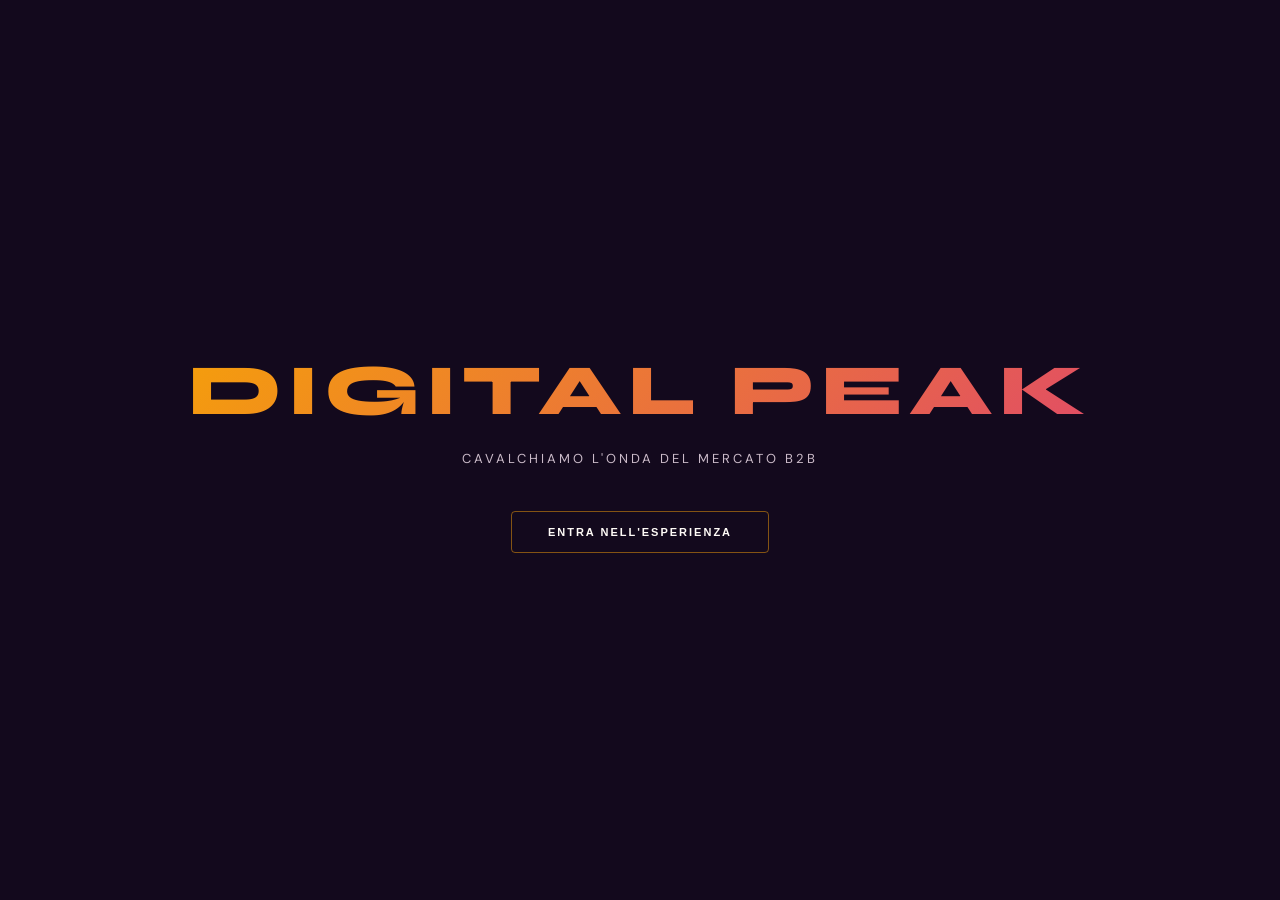
==== commit e1996edd: "New Design, Separazione file index, script, style e configurazione video locale" ====
--- a/index.html
+++ b/index.html
@@ -1,475 +1,247 @@
 <!DOCTYPE html>
 <html lang="it">
 <head>
-  <meta charset="UTF-8">
-  <meta name="viewport" content="width=device-width, initial-scale=1.0">
-  <title>Digital Peak — Growth Without Limits</title>
-  <link href="https://fonts.googleapis.com/css2?family=Cormorant+Garamond:ital,wght@0,300;0,400;0,600;1,300;1,400;1,600&family=Syne:wght@400;500;600;700;800&display=swap" rel="stylesheet">
-  <link rel="stylesheet" href="styles.css">
+    <meta charset="UTF-8">
+    <meta name="viewport" content="width=device-width, initial-scale=1.0">
+    <title>Digital Peak — Sunset Wave Experience</title>
+    <link href="https://fonts.googleapis.com/css2?family=DM+Serif+Display:ital@0;1&family=DM+Sans:ital,wght@0,300;0,400;0,500;1,300&family=Syne:wght@700;800&display=swap" rel="stylesheet">
+    <link rel="stylesheet" href="style.css">
 </head>
 <body>
 
-<!-- NAV -->
-<nav>
-  <div class="logo">Digital<span> Peak</span></div>
-  <div class="mobile-menu-toggle">
-    <span></span>
-    <span></span>
-    <span></span>
-  </div>
+<!-- CINEMATIC SCREEN INTRO -->
+<div id="intro-screen">
+  <div class="intro-video-container">
+    <video autoplay muted playsinline loop id="introVideo">
+      <source src="video/wave_compressed.mp4" type="video/mp4">
+    </video>
+    <div class="intro-overlay"></div>
+  </div>
+  <div class="intro-content">
+    <div class="intro-logo">DIGITAL PEAK</div>
+    <p class="intro-subtext">Cavalchiamo l'onda del mercato B2B</p>
+    <button class="intro-btn" onclick="startWebsite()">Entra nell'esperienza</button>
+  </div>
+</div>
+
+<div id="progress"></div>
+<div class="cursor" id="cursor"></div>
+<div class="cursor-ring" id="cring"></div>
+
+<!-- NAVIGATION BAR -->
+<nav id="mainNav">
+  <div class="nav-logo">DIGITAL PEAK</div>
   <ul class="nav-links">
-    <li><a href="#services">Servizi</a></li>
-    <li><a href="#approach">Approccio</a></li>
-    <li><a href="#results">Risultati</a></li>
-    <li><a href="#process">Processo</a></li>
-    <li><a href="#contact" class="nav-cta">Inizia Ora</a></li>
+    <li><a onclick="navigateToSlide(0)" class="nav-lnk-item active">Home</a></li>
+    <li><a onclick="navigateToSlide(1)" class="nav-lnk-item">Chi Siamo</a></li>
+    <li><a onclick="navigateToSlide(2)" class="nav-lnk-item">Servizi</a></li>
+    <li><a onclick="navigateToSlide(3)" class="nav-lnk-item">Know-How</a></li>
+    <li><a onclick="navigateToSlide(4)" class="nav-lnk-item">Contatti</a></li>
   </ul>
+  <div style="display:flex;align-items:center;gap:14px;">
+    <a onclick="navigateToSlide(4)" class="nav-cta">Inizia ora</a>
+    <button class="hamburger" id="ham" onclick="toggleD()"><span></span><span></span><span></span></button>
+  </div>
 </nav>
 
-<!-- HERO -->
-<section class="hero" id="home">
-  <div class="hero-bg"></div>
-  <div class="hero-grid-lines"></div>
-  <div class="orb orb-1"></div>
-  <div class="orb orb-2"></div>
-  <div class="orb orb-3"></div>
-
-  <div class="hero-content">
-    <div class="hero-eyebrow">B2B Growth Agency</div>
-    <h1 class="hero-title">
-      Porta la tua<br>
-      azienda al<br>
-      <em>Digital Peak</em>
-    </h1>
-    <p class="hero-sub">
-      Lead generation qualificati, automazioni CRM, strategie Inbound, Outbound e ABM orchestrate in un unico ecosistema di crescita B2B misurabile.
-    </p>
-    <div class="hero-actions">
-      <a href="#contact" class="btn-primary">Prenota una Call</a>
-      <a href="#services" class="btn-ghost">
-        Scopri i servizi
-        <svg width="18" height="14" viewBox="0 0 18 14" fill="none">
-          <path d="M1 7h16M11 1l6 6-6 6" stroke="currentColor" stroke-width="1.5" stroke-linecap="round"/>
-        </svg>
-      </a>
-    </div>
-  </div>
-
-  <div class="hero-visual">
-    <div class="hero-graphic">
-      <!-- floating stat cards -->
-      <div class="floating-card card-stat-1">
-        <div class="card-label">Lead Qualificati / mese</div>
-        <div class="card-value">340+</div>
-        <div class="card-delta">↑ +128% vs baseline</div>
-      </div>
-
-      <div class="floating-card card-stat-2">
-        <div class="card-label">Pipeline generata</div>
-        <div class="card-value">€2.4M</div>
-        <div class="card-delta">↑ Media clienti attivi</div>
-      </div>
-
-      <div class="floating-card card-stat-3">
-        <div class="card-label">Conversion Rate</div>
-        <div class="card-value">38%</div>
-        <div class="card-delta">↑ MQL → SQL</div>
-      </div>
-
-      <!-- city towers -->
-      <div style="position:relative; height:300px; display:flex; align-items:flex-end; justify-content:center;">
-        <div class="side-tower left"></div>
-        <div class="central-tower">
-          <div class="tower-windows">
-            <div class="win lit"></div><div class="win"></div><div class="win lit"></div><div class="win lit"></div>
-            <div class="win"></div><div class="win lit"></div><div class="win"></div><div class="win lit"></div>
-            <div class="win lit"></div><div class="win lit"></div><div class="win"></div><div class="win lit"></div>
-            <div class="win"></div><div class="win"></div><div class="win lit"></div><div class="win"></div>
-            <div class="win lit"></div><div class="win"></div><div class="win lit"></div><div class="win lit"></div>
-          </div>
-        </div>
-        <div class="side-tower right"></div>
-        <div class="platform-base"></div>
-        <div class="ring-glow"></div>
-      </div>
-
-      <!-- floating orbs -->
-      <div class="floating-orb f-orb-1"></div>
-      <div class="floating-orb f-orb-2"></div>
-      <div class="floating-orb f-orb-3"></div>
-    </div>
-  </div>
-</section>
-
-<!-- LOGOS STRIP -->
-<div class="logos-strip">
-  <span class="logos-label">Trusted by</span>
-  <div class="logos-track" id="logosTrack">
-    <span class="logo-item">TechForce SRL</span>
-    <span class="logo-item">NovaSales</span>
-    <span class="logo-item">B2B Ventures</span>
-    <span class="logo-item">ScaleUp Group</span>
-    <span class="logo-item">ProLead Italia</span>
-    <span class="logo-item">Meridian Corp</span>
-    <span class="logo-item">DigitHub</span>
-    <span class="logo-item">GrowthOps</span>
-    <span class="logo-item">TechForce SRL</span>
-    <span class="logo-item">NovaSales</span>
-    <span class="logo-item">B2B Ventures</span>
-    <span class="logo-item">ScaleUp Group</span>
-    <span class="logo-item">ProLead Italia</span>
-    <span class="logo-item">Meridian Corp</span>
-    <span class="logo-item">DigitHub</span>
-    <span class="logo-item">GrowthOps</span>
-  </div>
-</div>
-
-<!-- SERVICES -->
-<section class="section section-dark" id="services">
-  <div class="section-header reveal">
-    <div class="section-eyebrow">Cosa facciamo</div>
-    <h2 class="section-title">Tutto ciò che serve<br>per <em>scalare il B2B</em></h2>
-    <p class="section-subtitle">Un ecosistema completo di servizi digitali, progettato per generare pipeline di qualità e automatizzare la crescita del tuo business.</p>
-  </div>
-
-  <div class="services-grid reveal">
-    <div class="service-card">
-      <span class="service-number">01</span>
-      <div class="service-icon">🎯</div>
-      <div class="service-name">Lead Generation Qualificata</div>
-      <p class="service-desc">Identifichiamo, attiviamo e qualifichiamo i tuoi ICP con processi data-driven. Solo lead pronti alla conversazione commerciale.</p>
-      <div class="service-tags">
-        <span class="tag">ICP Targeting</span>
-        <span class="tag">Lead Scoring</span>
-        <span class="tag">Intent Data</span>
-      </div>
-    </div>
-
-    <div class="service-card">
-      <span class="service-number">02</span>
-      <div class="service-icon">⚙️</div>
-      <div class="service-name">CRM Automation & Flows</div>
-      <p class="service-desc">Progettiamo e implementiamo automazioni avanzate nel tuo CRM: nurturing, sequenze, scoring e routing automatico dei lead.</p>
-      <div class="service-tags">
-        <span class="tag">HubSpot</span>
-        <span class="tag">Salesforce</span>
-        <span class="tag">Workflow</span>
-      </div>
-    </div>
-
-    <div class="service-card">
-      <span class="service-number">03</span>
-      <div class="service-icon">🌐</div>
-      <div class="service-name">Strategia Inbound</div>
-      <p class="service-desc">Contenuti, SEO e marketing automation che attirano, coinvolgono e convertono i tuoi prospect lungo tutto il funnel.</p>
-      <div class="service-tags">
-        <span class="tag">Content</span>
-        <span class="tag">SEO B2B</span>
-        <span class="tag">Marketing Automation</span>
-      </div>
-    </div>
-
-    <div class="service-card">
-      <span class="service-number">04</span>
-      <div class="service-icon">📡</div>
-      <div class="service-name">Outbound Orchestration</div>
-      <p class="service-desc">Sequenze multicanale (email, LinkedIn, chiamate) personalizzate per ogni segmento. Volume e qualità senza compromessi.</p>
-      <div class="service-tags">
-        <span class="tag">Cold Email</span>
-        <span class="tag">LinkedIn Outreach</span>
-        <span class="tag">SDR as Service</span>
-      </div>
-    </div>
-
-    <div class="service-card">
-      <span class="service-number">05</span>
-      <div class="service-icon">🎪</div>
-      <div class="service-name">ABM Strategy</div>
-      <p class="service-desc">Account-Based Marketing su misura: identifichiamo gli account strategici e orchestriamo campagne personalizzate per ogni decision maker.</p>
-      <div class="service-tags">
-        <span class="tag">Account Targeting</span>
-        <span class="tag">Personalizzazione</span>
-        <span class="tag">Revenue Intelligence</span>
-      </div>
-    </div>
-
-    <div class="service-card">
-      <span class="service-number">06</span>
-      <div class="service-icon">💻</div>
-      <div class="service-name">Siti & App Web</div>
-      <p class="service-desc">Sviluppiamo siti B2B ad alta conversione e web application su misura. Design premium, performance ottimale, integrazione CRM nativa.</p>
-      <div class="service-tags">
-        <span class="tag">Web Design</span>
-        <span class="tag">Sviluppo App</span>
-        <span class="tag">CRO</span>
-      </div>
-    </div>
-  </div>
-
-  <!-- STATS -->
-  <div class="stats-row reveal">
-    <div class="stat-item">
-      <div class="stat-value">+340%</div>
-      <div class="stat-label">Pipeline media generata</div>
-    </div>
-    <div class="stat-item">
-      <div class="stat-value">92%</div>
-      <div class="stat-label">Clienti che rinnovano</div>
-    </div>
-    <div class="stat-item">
-      <div class="stat-value">38%</div>
-      <div class="stat-label">MQL to SQL Rate</div>
-    </div>
-    <div class="stat-item">
-      <div class="stat-value">60gg</div>
-      <div class="stat-label">Time to First Result</div>
-    </div>
-  </div>
-</section>
-
-<!-- APPROACH: LEAD GEN & FUNNEL -->
-<section class="section section-mid" id="approach">
-  <div class="approach-grid reveal">
-    <div class="approach-content">
-      <div class="section-eyebrow">Lead Generation</div>
-      <h2 class="section-title">Il funnel che<br><em>converte davvero</em></h2>
-      <p class="section-subtitle">Non generiamo traffico: generiamo opportunità qualificate. Ogni lead che entra nel tuo CRM è già stato valutato su decine di parametri comportamentali e firmografici.</p>
-      <div class="approach-features">
-        <div class="af-item">
-          <div class="af-dot">✓</div>
-          <p class="af-text"><strong>ICP Definition & Targeting</strong> — Definiamo il profilo cliente ideale e lo troviamo dove vive digitalmente.</p>
-        </div>
-        <div class="af-item">
-          <div class="af-dot">✓</div>
-          <p class="af-text"><strong>Intent Data Intelligence</strong> — Intercettiamo i prospect nel momento esatto in cui mostrano segnali d'acquisto.</p>
-        </div>
-        <div class="af-item">
-          <div class="af-dot">✓</div>
-          <p class="af-text"><strong>Lead Scoring Predittivo</strong> — Algoritmi di scoring che prioritizzano i lead con maggior probabilità di chiusura.</p>
-        </div>
-        <div class="af-item">
-          <div class="af-dot">✓</div>
-          <p class="af-text"><strong>Reporting in Real-time</strong> — Dashboard live connessa al tuo CRM. Zero ambiguità sui numeri.</p>
-        </div>
-      </div>
-    </div>
-    <div class="approach-visual">
-      <div class="approach-visual-inner">
-        <div style="position:absolute; inset:0; background: radial-gradient(ellipse 60% 60% at 50% 50%, rgba(236,72,153,0.08), transparent); pointer-events:none;"></div>
-        <div class="funnel">
-          <div class="funnel-stage fs-1">
-            <span>Awareness</span>
-            <span class="fs-count">12.4K</span>
-          </div>
-          <div class="funnel-stage fs-2">
-            <span>MQL</span>
-            <span class="fs-count">3.2K</span>
-          </div>
-          <div class="funnel-stage fs-3">
-            <span>SQL</span>
-            <span class="fs-count">1.1K</span>
-          </div>
-          <div class="funnel-stage fs-4">
-            <span>Closed Won</span>
-            <span class="fs-count">420</span>
-          </div>
-        </div>
-      </div>
-    </div>
-  </div>
-</section>
-
-<!-- APPROACH: CRM & AUTOMATION -->
-<section class="section section-dark">
-  <div class="approach-grid reverse reveal">
-    <div class="approach-content">
-      <div class="section-eyebrow">CRM & Automation</div>
-      <h2 class="section-title">Il tuo CRM come<br><em>motore di crescita</em></h2>
-      <p class="section-subtitle">Trasformiamo il tuo CRM da strumento passivo a motore attivo di revenue. Ogni touchpoint del buyer journey è automatizzato, tracciato e ottimizzato.</p>
-      <div class="approach-features">
-        <div class="af-item">
-          <div class="af-dot">✓</div>
-          <p class="af-text"><strong>Workflow Avanzati</strong> — Sequenze di nurturing personalizzate per ogni segmento e stadio del funnel.</p>
-        </div>
-        <div class="af-item">
-          <div class="af-dot">✓</div>
-          <p class="af-text"><strong>Routing Intelligente</strong> — I lead vengono assegnati automaticamente al sales giusto nel momento giusto.</p>
-        </div>
-        <div class="af-item">
-          <div class="af-dot">✓</div>
-          <p class="af-text"><strong>Integrazione Stack</strong> — Connettiamo il tuo CRM con tutti gli strumenti del marketing e sales stack.</p>
-        </div>
-        <div class="af-item">
-          <div class="af-dot">✓</div>
-          <p class="af-text"><strong>RevOps Consulting</strong> — Progettiamo architetture di dati che rendono ogni decisione basata su evidenze.</p>
-        </div>
-      </div>
-    </div>
-    <div class="approach-visual">
-      <div class="approach-visual-inner">
-        <div style="position:absolute; inset:0; background: radial-gradient(ellipse 60% 60% at 50% 50%, rgba(139,92,246,0.08), transparent); pointer-events:none;"></div>
-        <div class="crm-viz">
-          <!-- lines -->
-          <svg style="position:absolute;inset:0;width:100%;height:100%;z-index:1" viewBox="0 0 300 300">
-            <line x1="150" y1="150" x2="150" y2="20" stroke="rgba(139,92,246,0.3)" stroke-width="1" stroke-dasharray="4,4"/>
-            <line x1="150" y1="150" x2="280" y2="100" stroke="rgba(236,72,153,0.3)" stroke-width="1" stroke-dasharray="4,4"/>
-            <line x1="150" y1="150" x2="230" y2="270" stroke="rgba(34,211,238,0.3)" stroke-width="1" stroke-dasharray="4,4"/>
-            <line x1="150" y1="150" x2="40" y2="240" stroke="rgba(139,92,246,0.3)" stroke-width="1" stroke-dasharray="4,4"/>
-            <line x1="150" y1="150" x2="20" y2="110" stroke="rgba(236,72,153,0.3)" stroke-width="1" stroke-dasharray="4,4"/>
-          </svg>
-          <div class="crm-center">🤖</div>
-          <div class="crm-node cn1">📧</div>
-          <div class="crm-node cn2">💼</div>
-          <div class="crm-node cn3">📊</div>
-          <div class="crm-node cn4">🔔</div>
-          <div class="crm-node cn5">💬</div>
-        </div>
-      </div>
-    </div>
-  </div>
-</section>
-
-<!-- PROCESS -->
-<section class="section section-mid" id="process">
-  <div class="section-header reveal" style="max-width:800px; margin:0 auto; text-align:center;">
-    <div class="section-eyebrow" style="justify-content:center;">Come lavoriamo</div>
-    <h2 class="section-title">Dal kickoff ai<br><em>primi risultati in 60 giorni</em></h2>
-  </div>
-
-  <div class="process-timeline reveal">
-    <div class="process-step">
-      <div class="step-number-wrap"><span class="step-number">01</span></div>
-      <div class="step-title">Discovery & Audit</div>
-      <p class="step-desc">Analizziamo il tuo stack, CRM, processi di vendita e posizionamento per identificare i quick win e il piano ottimale.</p>
-    </div>
-    <div class="process-step">
-      <div class="step-number-wrap"><span class="step-number">02</span></div>
-      <div class="step-title">Strategia & Setup</div>
-      <p class="step-desc">Definiamo ICP, messaggi, sequenze e configuriamo l'infrastruttura tecnica. Ogni variabile è testata prima del lancio.</p>
-    </div>
-    <div class="process-step">
-      <div class="step-number-wrap"><span class="step-number">03</span></div>
-      <div class="step-title">Launch & Ottimizzazione</div>
-      <p class="step-desc">Lanciamo le campagne e ottimizziamo in continuo su dati reali. Reporting settimanale con KPI prioritari.</p>
-    </div>
-    <div class="process-step">
-      <div class="step-number-wrap"><span class="step-number">04</span></div>
-      <div class="step-title">Scale & Compound</div>
-      <p class="step-desc">Identifichiamo ciò che funziona e lo scaliamo. Il vantaggio competitivo cresce ad ogni ciclo.</p>
-    </div>
-  </div>
-</section>
-
-<!-- TESTIMONIALS -->
-<section class="section section-dark" id="results">
-  <div class="section-header reveal">
-    <div class="section-eyebrow">Social Proof</div>
-    <h2 class="section-title">Ciò che dicono<br><em>i nostri clienti</em></h2>
-  </div>
-
-  <div class="testimonials-grid reveal">
-    <div class="testimonial-card">
-      <span class="quote-mark">"</span>
-      <p class="testimonial-text">Digital Peak ha completamente ridisegnato il nostro processo di acquisizione. In 4 mesi abbiamo triplicato il numero di SQL mensili e ridotto il ciclo di vendita del 35%.</p>
-      <div class="testimonial-author">
-        <div class="author-avatar">MR</div>
+<!-- MOBILE DRAWER -->
+<div class="drawer" id="drawer">
+  <a class="drawer-link" onclick="navigateFromDrawer(0)">Home</a>
+  <a class="drawer-link" onclick="navigateFromDrawer(1)">Chi Siamo</a>
+  <a class="drawer-link" onclick="navigateFromDrawer(2)">Servizi</a>
+  <a class="drawer-link" onclick="navigateFromDrawer(3)">Know-How</a>
+  <a class="drawer-link" onclick="navigateFromDrawer(4)">Contatti</a>
+</div>
+
+<!-- DOTS INDICATORS -->
+<div class="nav-dots">
+  <div class="nav-dot active" onclick="navigateToSlide(0)"></div>
+  <div class="nav-dot" onclick="navigateToSlide(1)"></div>
+  <div class="nav-dot" onclick="navigateToSlide(2)"></div>
+  <div class="nav-dot" onclick="navigateToSlide(3)"></div>
+  <div class="nav-dot" onclick="navigateToSlide(4)"></div>
+</div>
+
+<!-- MASTER SLIDES HOLDER -->
+<div class="wave-slides-container">
+
+  <!-- SLIDE 0: HOME WITH PERMANENT VIDEO BACKGROUND -->
+  <section class="wave-slide active" id="slide-0">
+    <div class="video-bg-container">
+      <video muted loop playsinline id="bgVideo">
+        <source src="video/wave_compressed.mp4" type="video/mp4">
+      </video>
+      <div class="video-overlay-darken"></div>
+    </div>
+    
+    <div class="hero-noise"></div>
+    <div class="hero-glow-1"></div>
+    <div class="hero-bg-word">PEAK</div>
+    
+    <div class="hero-layout">
+      <div>
+        <h1 class="hero-title">Rilassati.<br>L'onda la cavalchiamo <span class="accent">noi</span>.</h1>
+        <p class="hero-sub">Generiamo flussi costanti di opportunità commerciali B2B combinando ingegneria dei dati avanzata ed esecuzione strategica sul picco del mercato.</p>
+      </div>
+      <div class="hero-visual">
+        <div class="hv-card hv-card-1">
+          <div class="hvc-label">Lead Rate Increase</div>
+          <div class="hvc-value">+142%</div>
+        </div>
+        <div class="hv-card hv-card-2">
+          <div class="hvc-label">B2B Matching Precision</div>
+          <div class="hvc-value">98.4%</div>
+        </div>
+      </div>
+    </div>
+  </section>
+
+  <!-- SLIDE 1: CHI SIAMO -->
+  <section class="wave-slide" id="slide-1">
+    <div class="about-layout">
+      <div class="about-l">
+        <h2 class="big-title">Cavalchiamo il mercato con <span class="vi">dati reali</span>.</h2>
+        <div class="tag-row">
+          <span class="t-tag">Data-Driven</span>
+          <span class="t-tag">B2B Strategy</span>
+          <span class="t-tag">Agentic AI</span>
+        </div>
+        <p class="body-text">Abbandoniamo le vecchie metriche di vanità. Sviluppiamo architetture tecnologiche dedicate per intercettare i tuoi decision-maker aziendali esattamente nel momento del bisogno primario.</p>
+      </div>
+      <div class="pillar-list">
+        <div class="pillar-row">
+          <div class="p-num">01</div>
+          <div>
+            <h3 class="p-title">Studio Preliminare</h3>
+            <p class="p-text">Identifichiamo e isoliamo i cluster di acquisto ad alta resa prima della concorrenza.</p>
+          </div>
+        </div>
+        <div class="pillar-row">
+          <div class="p-num">02</div>
+          <div>
+            <h3 class="p-title">Integrazione Totale</h3>
+            <p class="p-text">Allineiamo i sistemi CRM esistenti per eliminare qualsiasi attrito operativo interno.</p>
+          </div>
+        </div>
+      </div>
+    </div>
+  </section>
+
+  <!-- SLIDE 2: SERVIZI -->
+  <section class="wave-slide" id="slide-2">
+    <h2 class="big-title">Soluzioni <span class="vi">Ingegnerizzate</span></h2>
+    <div class="svc-list">
+      <div class="svc-row">
+        <div class="p-num">01</div>
         <div>
-          <div class="author-name">Marco Rossi</div>
-          <div class="author-role">CEO — TechForce SRL</div>
-        </div>
-      </div>
-    </div>
-
-    <div class="testimonial-card">
-      <span class="quote-mark">"</span>
-      <p class="testimonial-text">Finalmente un partner che capisce la complessità del B2B enterprise. Le automazioni CRM hanno liberato il mio team da 15 ore settimanali di lavoro manuale.</p>
-      <div class="testimonial-author">
-        <div class="author-avatar">SF</div>
+          <h3 class="svc-name">Lead Generation B2B</h3>
+          <div class="svc-sub"><span>Pipeline Predittive</span><span>Account-Based Marketing</span></div>
+        </div>
+      </div>
+      <div class="svc-row">
+        <div class="p-num">02</div>
         <div>
-          <div class="author-name">Sara Ferrari</div>
-          <div class="author-role">VP Sales — ScaleUp Group</div>
-        </div>
-      </div>
-    </div>
-
-    <div class="testimonial-card">
-      <span class="quote-mark">"</span>
-      <p class="testimonial-text">La strategia ABM targettizzata sui nostri account chiave ha generato €1.8M di pipeline qualificata nel primo semestre. ROI straordinario.</p>
-      <div class="testimonial-author">
-        <div class="author-avatar">LB</div>
+          <h3 class="svc-name">Sales Automation</h3>
+          <div class="svc-sub"><span>CRM Architecture</span><span>AI Qualification Agents</span></div>
+        </div>
+      </div>
+      <div class="svc-row">
+        <div class="p-num">03</div>
         <div>
-          <div class="author-name">Luca Bianchi</div>
-          <div class="author-role">CMO — Meridian Corp</div>
-        </div>
-      </div>
-    </div>
-  </div>
-</section>
-
-<!-- CTA -->
-<section class="cta-section" id="contact">
-  <div class="cta-bg"></div>
-  <div class="orb" style="width:400px;height:400px;background:rgba(107,63,160,0.15);top:50%;left:50%;transform:translate(-50%,-50%);"></div>
-
-  <div class="section-eyebrow" style="justify-content:center; position:relative; z-index:2; display:inline-flex; margin-bottom:24px;">Pronto a scalare?</div>
-  <h2 class="cta-title">
-    Porta il tuo B2B<br>
-    al <em>prossimo livello</em>
-  </h2>
-  <p class="cta-sub">
-    Prenota una call strategica gratuita di 30 minuti. Analizziamo il tuo funnel e ti mostriamo dove si trova la maggiore opportunità di crescita.
-  </p>
-  <div class="cta-actions">
-    <a href="#" class="btn-primary">Prenota la Call Gratuita →</a>
-    <a href="#services" class="btn-outline">Guarda i Servizi</a>
-  </div>
-</section>
-
-<!-- FOOTER -->
-<footer>
-  <div class="footer-grid">
-    <div class="footer-brand">
-      <span class="logo">Digital<span> Peak</span></span>
-      <p>La growth agency B2B che trasforma le ambizioni digitali in pipeline qualificata e revenue misurabile.</p>
-    </div>
-    <div class="footer-col">
-      <h4>Servizi</h4>
-      <ul>
-        <li><a href="#">Lead Generation</a></li>
-        <li><a href="#">CRM Automation</a></li>
-        <li><a href="#">Inbound Strategy</a></li>
-        <li><a href="#">Outbound</a></li>
-        <li><a href="#">ABM</a></li>
-        <li><a href="#">Siti & App</a></li>
-      </ul>
-    </div>
-    <div class="footer-col">
-      <h4>Azienda</h4>
-      <ul>
-        <li><a href="#">Chi siamo</a></li>
-        <li><a href="#">Case Study</a></li>
-        <li><a href="#">Blog</a></li>
-        <li><a href="#">Lavora con noi</a></li>
-      </ul>
-    </div>
-    <div class="footer-col">
-      <h4>Contatti</h4>
-      <ul>
-        <li><a href="#">info@digitalpeak.it</a></li>
-        <li><a href="#">LinkedIn</a></li>
-        <li><a href="#">Prenota una Call</a></li>
-      </ul>
-    </div>
-  </div>
-  <div class="footer-bottom">
-    <span class="footer-copy">© 2025 Digital Peak. Tutti i diritti riservati.</span>
-    <div class="footer-legal">
-      <a href="#">Privacy Policy</a>
-      <a href="#">Cookie Policy</a>
-    </div>
-  </div>
-</footer>
+          <h3 class="svc-name">Intelligence di Mercato</h3>
+          <div class="svc-sub"><span>Competitor Data Mining</span><span>Intent Data Tracker</span></div>
+        </div>
+      </div>
+    </div>
+  </section>
+
+  <!-- SLIDE 3: KNOW-HOW -->
+  <section class="wave-slide" id="slide-3">
+    <div class="about-layout">
+      <div class="about-l">
+        <h2 class="big-title">Metodologia<br><span class="vi">Proprietaria</span>.</h2>
+        <p class="body-text">Uniamo logiche matematiche rigorose a processi creativi non convenzionali per dominare la parte alta della piramide competitiva.</p>
+      </div>
+      <div style="padding-left: 20px;">
+        <h3 class="p-title" style="margin-bottom:20px;">In cosa crediamo</h3>
+        <p class="p-text" style="margin-bottom:16px;">➔ I dati isolati sono inutili se privi di un'infrastruttura di conversione automatizzata a valle.</p>
+        <p class="p-text" style="margin-bottom:16px;">➔ Le campagne di massa sono morte; l'iper-personalizzazione dinamica è l'unica chiave d'accesso rimasta per i profili C-Level.</p>
+      </div>
+    </div>
+  </section>
+
+  <!-- SLIDE 4: CONTATTI -->
+  <section class="wave-slide" id="slide-4">
+    <div class="ct-layout">
+      <div class="ct-l">
+        <h2 class="big-title">Pronto a salire <span class="vi">a bordo?</span></h2>
+        <p class="body-text">Compila il modulo per attivare una sessione di audit strategica preliminare con un nostro Growth Specialist.</p>
+      </div>
+      <div>
+        <form id="ctForm" novalidate>
+          <div class="f-group">
+            <label class="f-label" for="fn">Nome e Cognome *</label>
+            <input type="text" id="fn" class="f-input" placeholder="Inserisci il tuo nome completo">
+            <div class="f-err" id="en">Inserisci nome e cognome completi (min. 4 caratteri)</div>
+          </div>
+          <div class="f-group">
+            <label class="f-label" for="fe">Email Aziendale *</label>
+            <input type="email" id="fe" class="f-input" placeholder="nome@azienda.com">
+            <div class="f-err" id="ee">Usa un'email aziendale valida</div>
+          </div>
+          <div class="f-group">
+            <label class="f-label" for="fp">Telefono *</label>
+            <input type="tel" id="fp" class="f-input" placeholder="+39 333 1234567">
+            <div class="f-err" id="ep">Numero di telefono non valido (min. 8 cifre)</div>
+          </div>
+          <div class="f-group">
+            <label class="f-label" for="fm">Messaggio *</label>
+            <textarea id="fm" class="f-input" placeholder="Parlaci dei tuoi obiettivi B2B..." style="resize:none; height:90px;"></textarea>
+            <div class="f-err" id="em">Il messaggio deve contenere almeno 20 caratteri</div>
+          </div>
+          <div class="priv-row">
+            <input type="checkbox" id="fpr">
+            <label for="fpr">Accetto la <a href="#">Privacy Policy</a> e dichiaro di essere un profilo aziendale.</label>
+          </div>
+          <div class="f-err" id="epr" style="margin-bottom:15px;">È necessario accettare la privacy policy per continuare</div>
+          <button type="submit" class="btn-send">Invia Richiesta</button>
+        </form>
+        <div id="form-ok">
+          <h3>Richiesta Inviata!</h3>
+          <p>Grazie per aver contattato Digital Peak. Un nostro specialista analizzerà i dati inviati e si metterà in contatto entro 24 ore.</p>
+        </div>
+      </div>
+    </div>
+  </section>
+
+</div>
+
+<!-- WAVE CURTAIN TRANSITION OVERLAY -->
+<div class="wave-transition-overlay" id="waveCurtain">
+  <div class="wave-layer layer-back">
+    <svg viewBox="0 0 300 100" preserveAspectRatio="none">
+      <path fill="#241233" d="M 100 0 C 70 15, 30 45, 80 70 C 105 85, 45 100, 100 100 L 200 100 C 145 100, 205 85, 180 70 C 130 45, 170 15, 200 0 Z"/>
+    </svg>
+  </div>
+  <div class="wave-layer layer-mid">
+    <svg viewBox="0 0 300 100" preserveAspectRatio="none">
+      <path fill="#5c134f" d="M 100 0 C 30 25, 60 60, 45 80 C 35 90, 65 100, 100 100 L 200 100 C 165 100, 135 90, 145 80 C 160 60, 130 25, 200 0 Z"/>
+    </svg>
+  </div>
+  <div class="wave-layer layer-front">
+    <svg viewBox="0 0 300 100" preserveAspectRatio="none">
+      <defs>
+        <linearGradient id="waveGrad" x1="0" y1="0" x2="1" y2="0">
+          <stop offset="0%" stop-color="#f59e0b" />
+          <stop offset="50%" stop-color="#e14d65" />
+          <stop offset="100%" stop-color="#13091d" />
+        </linearGradient>
+      </defs>
+      <path fill="url(#waveGrad)" d="M 100 0 C 50 20, 40 50, 70 75 C 90 90, 50 100, 100 100 L 200 100 C 150 100, 190 90, 170 75 C 140 50, 150 20, 200 0 Z"/>
+    </svg>
+  </div>
+</div>
 
 <script src="script.js"></script>
 </body>
-</html>
+</html>
--- a/style.css
+++ b/style.css
@@ -0,0 +1,424 @@
+:root {
+  /* Tavolozza Colori: Sunset Vibe */
+  --twilight-deep: #13091d; 
+  --twilight-mid:  #241233; 
+  --sunset-magenta:#5c134f; 
+  --sunset-coral:  #e14d65; 
+  --sunset-orange: #f97316; 
+  --sunset-gold:   #f59e0b; 
+  --white:         #fffbf7; 
+  --gray:          #cbbbc9; 
+  --gray-dark:     #634d61; 
+  --line:          rgba(249, 115, 22, 0.15);
+  --line-faint:    rgba(241, 77, 101, 0.08);
+}
+
+*, *::before, *::after { margin:0; padding:0; box-sizing:border-box; }
+html, body { 
+  width: 100%; 
+  height: 100%; 
+  overflow: hidden; 
+  background: var(--twilight-deep);
+  font-family:'DM Sans', sans-serif;
+  color: var(--white);
+}
+
+/* ─── INTRO DI APERTURA CINEMATICA ─── */
+#intro-screen {
+  position: fixed;
+  inset: 0;
+  z-index: 10000;
+  background: var(--twilight-deep);
+  display: flex;
+  align-items: center;
+  justify-content: center;
+  transition: opacity 1s cubic-bezier(0.45, 0, 0.55, 1), visibility 1s;
+}
+#intro-screen.fade-out {
+  opacity: 0;
+  visibility: hidden;
+  pointer-events: none;
+}
+.intro-video-container {
+  position: absolute;
+  inset: 0;
+  overflow: hidden;
+}
+.intro-video-container video {
+  width: 100%;
+  height: 100%;
+  object-fit: cover;
+}
+.intro-overlay {
+  position: absolute;
+  inset: 0;
+  background: radial-gradient(circle, rgba(19, 9, 29, 0.3) 0%, rgba(19, 9, 29, 0.85) 100%);
+}
+.intro-content {
+  position: relative;
+  z-index: 2;
+  text-align: center;
+  display: flex;
+  flex-direction: column;
+  align-items: center;
+  gap: 16px;
+}
+.intro-logo {
+  font-family: 'Syne', sans-serif;
+  font-size: clamp(36px, 7vw, 72px);
+  font-weight: 800;
+  letter-spacing: 6px;
+  background: linear-gradient(135deg, var(--sunset-gold), var(--sunset-coral));
+  -webkit-background-clip: text;
+  -webkit-text-fill-color: transparent;
+  animation: introTextReveal 1.4s cubic-bezier(0.25, 1, 0.5, 1) forwards;
+}
+.intro-subtext {
+  font-size: 13px;
+  letter-spacing: 3px;
+  color: var(--gray);
+  text-transform: uppercase;
+  opacity: 0;
+  animation: fadeInText 1s ease 0.6s forwards;
+}
+.intro-btn {
+  margin-top: 28px;
+  background: transparent;
+  border: 1px solid rgba(245, 158, 11, 0.5);
+  color: var(--white);
+  padding: 14px 36px;
+  font-size: 11px;
+  font-weight: 600;
+  letter-spacing: 2px;
+  text-transform: uppercase;
+  border-radius: 4px;
+  cursor: pointer;
+  opacity: 0;
+  transition: all 0.3s;
+  animation: fadeInText 1s ease 1.2s forwards;
+}
+.intro-btn:hover {
+  background: var(--sunset-gold);
+  color: var(--twilight-deep);
+  border-color: var(--sunset-gold);
+  box-shadow: 0 0 25px rgba(245, 158, 11, 0.4);
+}
+
+@keyframes introTextReveal {
+  0% { transform: translateY(30px); opacity: 0; filter: blur(5px); }
+  100% { transform: translateY(0); opacity: 1; filter: blur(0); }
+}
+@keyframes fadeInText {
+  to { opacity: 1; }
+}
+
+/* ─── CURSORE PERSONALIZZATO ─── */
+.cursor {
+  position:fixed; width:8px; height:8px;
+  background:var(--sunset-gold); border-radius:50%;
+  pointer-events:none; z-index:9999;
+  transform:translate(-50%,-50%);
+  mix-blend-mode:screen;
+  transition:width .3s,height .3s,background .3s;
+}
+.cursor-ring {
+  position:fixed; width:32px; height:32px;
+  border:1px solid rgba(245, 158, 11, 0.5); border-radius:50%;
+  pointer-events:none; z-index:9998;
+  transform:translate(-50%,-50%);
+  transition:width .3s,height .3s;
+}
+
+/* ─── PROGRESS BAR SUPERIORE ─── */
+#progress {
+  position:fixed; top:0; left:0; height:3px; width:0%;
+  background:linear-gradient(90deg,var(--sunset-gold),var(--sunset-orange),var(--sunset-coral));
+  z-index:200; transition:width .4s cubic-bezier(0.45, 0, 0.55, 1);
+  box-shadow:0 0 10px rgba(245, 158, 11, 0.6);
+}
+
+/* ─── NAVIGAZIONE FISSA ─── */
+nav {
+  position:fixed; top:0; left:0; right:0; z-index:100;
+  display:flex; align-items:center; justify-content:space-between;
+  padding:24px 60px;
+  background:rgba(19, 9, 29, 0.7);
+  backdrop-filter:blur(20px);
+  -webkit-backdrop-filter:blur(20px);
+  border-bottom:1px solid var(--line);
+}
+
+.nav-logo {
+  font-family: 'Syne', sans-serif;
+  font-size: 18px;
+  font-weight: 800;
+  letter-spacing: 2px;
+  background: linear-gradient(135deg, var(--sunset-gold), var(--sunset-coral));
+  -webkit-background-clip: text;
+  -webkit-text-fill-color: transparent;
+}
+
+.nav-links { display:flex; align-items:center; gap:36px; list-style:none; }
+.nav-links a {
+  font-size:11px; font-weight:500; letter-spacing:.14em; text-transform:uppercase;
+  color:var(--gray); text-decoration:none; transition:color .2s;
+  cursor: pointer;
+}
+.nav-links a:hover, .nav-links a.active { color:var(--white); }
+
+.nav-cta {
+  font-size:11px; font-weight:600; letter-spacing:.12em; text-transform:uppercase;
+  color:var(--white); background:linear-gradient(135deg,var(--sunset-coral),var(--sunset-orange));
+  padding:10px 24px; border-radius:4px; text-decoration:none;
+  transition:opacity .3s, transform .2s; box-shadow:0 4px 20px rgba(225, 77, 101, 0.3);
+  cursor: pointer;
+}
+.nav-cta:hover { opacity:.85; transform:translateY(-1px); }
+
+.hamburger {
+  display:none; flex-direction:column; gap:5px; cursor:pointer;
+  background:none; border:none; padding:4px;
+}
+.hamburger span {
+  display:block; width:22px; height:1.5px; background:var(--gray);
+  transition:transform .3s,opacity .3s,background .3s;
+}
+.hamburger.open span:nth-child(1) { transform:translateY(6.5px) rotate(45deg); background:var(--white); }
+.hamburger.open span:nth-child(2) { opacity:0; }
+.hamburger.open span:nth-child(3) { transform:translateY(-6.5px) rotate(-45deg); background:var(--white); }
+
+/* MOBILE DRAWER */
+.drawer {
+  display:none; position:fixed; inset:0; z-index:90;
+  background:var(--twilight-mid); padding:120px 40px 60px;
+  flex-direction:column; overflow-y:auto;
+}
+.drawer.open { display:flex; }
+.drawer-link {
+  display:block; font-family:'DM Serif Display',serif;
+  font-size:clamp(32px,8vw,52px); color:var(--gray);
+  text-decoration:none; padding:18px 0;
+  border-bottom:1px solid var(--line-faint);
+  transition:color .2s,padding-left .3s;
+  cursor: pointer;
+}
+.drawer-link:hover { color:var(--white); padding-left:16px; }
+
+/* ─── SLIDES SYSTEM ─── */
+.wave-slides-container {
+  position: relative;
+  width: 100%;
+  height: 100%;
+}
+
+.wave-slide {
+  position: absolute;
+  inset: 0;
+  width: 100%;
+  height: 100%;
+  opacity: 0;
+  visibility: hidden;
+  pointer-events: none;
+  overflow-y: auto;
+  padding: 140px 60px 60px;
+  transition: opacity 0.4s ease, visibility 0.4s ease;
+}
+
+.wave-slide.active {
+  opacity: 1;
+  visibility: visible;
+  pointer-events: auto;
+}
+
+/* ─── SIPARIO ONDA CINEMATICA (TRANSITION CURTAIN) ─── */
+.wave-transition-overlay {
+  position: fixed;
+  inset: 0;
+  width: 100vw;
+  height: 100vh;
+  z-index: 9999;
+  pointer-events: none;
+  display: none;
+  overflow: hidden;
+}
+
+.wave-transition-overlay.sweeping {
+  display: block;
+}
+
+.wave-layer {
+  position: absolute;
+  top: 0;
+  left: 0;
+  width: 300vw;
+  height: 100vh;
+  transform: translateX(100vw);
+}
+
+.wave-layer svg {
+  width: 100%;
+  height: 100%;
+  display: block;
+}
+
+.wave-transition-overlay.sweeping .layer-back {
+  animation: waveSweepKeyframe 1.4s cubic-bezier(0.45, 0, 0.55, 1) forwards;
+}
+.wave-transition-overlay.sweeping .layer-mid {
+  animation: waveSweepKeyframe 1.3s cubic-bezier(0.45, 0, 0.55, 1) forwards;
+}
+.wave-transition-overlay.sweeping .layer-front {
+  animation: waveSweepKeyframe 1.2s cubic-bezier(0.45, 0, 0.55, 1) forwards;
+}
+
+@keyframes waveSweepKeyframe {
+  0% { transform: translateX(100vw); }
+  100% { transform: translateX(-300vw); }
+}
+
+/* ─── VIDEO DI SFONDO HOME PAGE ─── */
+.video-bg-container {
+  position: absolute;
+  inset: 0;
+  width: 100%;
+  height: 100%;
+  z-index: 0;
+  overflow: hidden;
+  background: var(--twilight-deep);
+}
+
+.video-bg-container video {
+  width: 100%;
+  height: 100%;
+  object-fit: cover;
+  display: block;
+}
+
+/* Overlay scuro per garantire leggibilità del testo */
+.video-overlay-darken {
+  position: absolute;
+  inset: 0;
+  background: linear-gradient(to bottom, rgba(19, 9, 29, 0.65), rgba(19, 9, 29, 0.9));
+  z-index: 1;
+}
+
+.hero-noise {
+  position:absolute; inset:0; pointer-events:none; z-index:2;
+  background-image:url("data:image/svg+xml,%3Csvg viewBox='0 0 200 200' xmlns='http://www.w3.org/2000/svg'%3E%3Cfilter id='n'%3E%3CfeTurbulence type='fractalNoise' baseFrequency='.85' numOctaves='4' stitchTiles='stitch'/%3E%3C/filter%3E%3Crect width='100%25' height='100%25' filter='url(%23n)' opacity='.03'/%3E%3C/svg%3E");
+}
+.hero-glow-1 {
+  position:absolute; width:600px; height:600px; border-radius:50%;
+  background:radial-gradient(circle,rgba(245, 158, 11, 0.12),transparent 65%);
+  top:-100px; right:-100px; pointer-events:none; z-index:2;
+}
+.hero-bg-word {
+  position:absolute; bottom:-30px; right:-20px;
+  font-family:'Syne',sans-serif; font-size:clamp(140px,20vw,280px); font-weight:800;
+  color:transparent; -webkit-text-stroke:1px rgba(245, 158, 11, 0.03);
+  white-space:nowrap; letter-spacing:-.05em; pointer-events:none; user-select:none; z-index:2;
+}
+
+.hero-layout { display: grid; grid-template-columns: 1fr 1fr; gap: 60px; align-items: center; min-height: calc(100vh - 200px); position: relative; z-index: 3; }
+.hero-title {
+  font-family:'DM Serif Display',serif; font-size:clamp(42px,5.5vw,84px); font-weight:400;
+  line-height:.95; letter-spacing:-.02em; margin-bottom:24px;
+}
+.hero-title .accent { color:var(--sunset-gold); text-shadow: 0 0 30px rgba(245, 158, 11, 0.2); }
+.hero-sub { font-size:15px; line-height:1.78; color:var(--gray); max-width:440px; }
+
+/* Dashboard Visual */
+.hero-visual { position:relative; height:320px; display:flex; align-items:center; justify-content:center; }
+.hv-card {
+  position:absolute; background:rgba(36, 18, 51, 0.85); border:1px solid rgba(249, 115, 22, 0.25);
+  border-radius:14px; padding:18px 24px; backdrop-filter:blur(12px); -webkit-backdrop-filter:blur(12px);
+  box-shadow: 0 10px 30px rgba(0,0,0,0.3);
+}
+.hvc-label { font-size:9px; letter-spacing:.12em; text-transform:uppercase; color:var(--gray); margin-bottom:4px; }
+.hvc-value {
+  font-family:'DM Serif Display',serif; font-size:28px;
+  background:linear-gradient(135deg,#fff,var(--sunset-gold)); -webkit-background-clip:text; -webkit-text-fill-color:transparent;
+}
+.hv-card-1 { top:10px; right:10px; animation:floatA 4s ease-in-out infinite; }
+.hv-card-2 { bottom:40px; left:10px; animation:floatB 5s ease-in-out infinite; }
+@keyframes floatA { 0%,100%{transform:translateY(0)} 50%{transform:translateY(-10px)} }
+@keyframes floatB { 0%,100%{transform:translateY(0)} 50%{transform:translateY(8px)} }
+
+/* Layout sezioni interne */
+.about-layout, .ct-layout { display:grid; grid-template-columns:1fr 1fr; gap:60px; position: relative; z-index: 5; }
+.about-l, .ct-l { padding-right:40px; border-right:1px solid var(--line-faint); }
+.big-title { font-family:'DM Serif Display',serif; font-size:clamp(36px,4.5vw,64px); line-height:1.05; margin-bottom:24px; }
+.big-title .vi { color:var(--sunset-coral); }
+.tag-row { display:flex; flex-wrap:wrap; gap:8px; margin-bottom:32px; }
+.t-tag { font-size:10px; font-weight:500; letter-spacing:.1em; text-transform:uppercase; padding:6px 12px; border:1px solid var(--line); color:var(--sunset-gold); border-radius:4px; background: rgba(245, 158, 11, 0.03); }
+
+.pillar-list { display:flex; flex-direction:column; }
+.pillar-row { display:grid; grid-template-columns:40px 1fr; gap:20px; padding:24px 0; border-top:1px solid var(--line-faint); }
+.p-num { font-family: 'Syne', sans-serif; font-weight: 700; color: var(--sunset-orange); }
+.p-title { font-family:'DM Serif Display',serif; font-size:22px; color:var(--white); margin-bottom:6px; }
+.p-text, .body-text { font-size:14px; line-height:1.75; color:var(--gray); }
+
+/* Servizi */
+.svc-list { display:flex; flex-direction:column; margin-top:40px; position: relative; z-index: 5;}
+.svc-row {
+  display:grid; grid-template-columns:50px 1fr auto; gap:40px; align-items:center; padding:32px 0;
+  border-top:1px solid var(--line-faint); text-decoration:none; color:var(--white); position:relative;
+}
+.svc-row:last-child { border-bottom:1px solid var(--line-faint); }
+.svc-name { font-family:'DM Serif Display',serif; font-size:28px; }
+.svc-sub { font-size:12px; color:var(--gray-dark); margin-top:4px; display: flex; gap: 10px; }
+.svc-sub span { background: rgba(255,255,255,0.03); padding: 2px 8px; border-radius: 4px; color: var(--gray); }
+
+/* Form di contatto */
+.f-group { margin-bottom:22px; }
+.f-label { display:block; font-size:11px; font-weight:600; letter-spacing:.14em; text-transform:uppercase; color:var(--white); margin-bottom:8px; }
+.f-input {
+  width:100%; background:rgba(255,255,255,.02); border:none; border-bottom:1.5px solid rgba(249, 115, 22, 0.3);
+  padding:12px; font-family:inherit; font-size:15px; color:var(--white); outline:none; transition:all .3s;
+}
+.f-input:focus { border-color:var(--sunset-gold); background:rgba(245, 158, 11, 0.05); }
+.f-input.invalid { border-color:var(--sunset-coral); background:rgba(225, 77, 101, 0.04); }
+.f-err { font-size:11px; color:var(--sunset-coral); margin-top:6px; display:none; }
+.f-err.on { display:block; }
+.priv-row { display:flex; gap:12px; align-items:flex-start; margin-bottom:24px; }
+.priv-row input { margin-top:3px; accent-color:var(--sunset-orange); }
+.priv-row label { font-size:12px; color:var(--gray); line-height:1.5; }
+.priv-row a { color:var(--sunset-gold); text-decoration:none; }
+
+.btn-send {
+  background:linear-gradient(135deg,var(--sunset-coral),var(--sunset-orange)); color:white; border:none; padding:14px 36px;
+  font-size:11px; font-weight:600; letter-spacing:.14em; text-transform:uppercase; cursor:pointer; border-radius:4px;
+  box-shadow:0 6px 24px rgba(225, 77, 101, 0.25); transition:transform .2s, box-shadow .3s;
+}
+.btn-send:hover { transform:translateY(-2px); box-shadow:0 12px 36px rgba(225, 77, 101, 0.4); }
+#form-ok { display:none; padding:32px 0; }
+#form-ok h3 { font-family:'DM Serif Display',serif; font-size:28px; margin-bottom:8px; }
+
+/* Indicatori di navigazione laterali (Dots) */
+.nav-dots {
+  position: fixed; right: 40px; top: 50%; transform: translateY(-50%);
+  display: flex; flex-direction: column; gap: 14px; z-index: 100;
+}
+.nav-dot {
+  width: 6px; height: 6px; border-radius: 50%; background: var(--gray-dark);
+  transition: all 0.3s; cursor: pointer;
+}
+.nav-dot.active { background: var(--sunset-gold); transform: scale(1.5); box-shadow: 0 0 10px var(--sunset-gold); }
+
+/* Sfondi sfumati personalizzati per le sezioni interne */
+#slide-1 { background: linear-gradient(180deg, var(--twilight-deep) 0%, var(--twilight-mid) 100%); }
+#slide-2 { background: linear-gradient(180deg, var(--twilight-mid) 0%, var(--sunset-magenta) 100%); }
+#slide-3 { background: linear-gradient(180deg, var(--sunset-magenta) 0%, var(--twilight-mid) 100%); }
+#slide-4 { background: linear-gradient(180deg, var(--twilight-mid) 0%, var(--twilight-deep) 100%); }
+
+@media(max-width:768px){
+  .cursor, .cursor-ring { display:none; }
+  nav { padding:16px 24px; }
+  .nav-links, .nav-cta, .nav-dots { display:none; }
+  .hamburger { display:flex; }
+  .wave-slide { padding:100px 24px 40px; }
+  .hero-layout, .about-layout, .ct-layout { grid-template-columns:1fr; gap:40px; }
+  .about-l, .ct-l { padding-right:0; border-right:none; border-bottom:1px solid var(--line-faint); padding-bottom:40px; }
+  .hero-bg-word { font-size:90px; }
+  .svc-row { grid-template-columns:30px 1fr; gap: 15px; }
+  .svc-row auto { display:none; }
+}
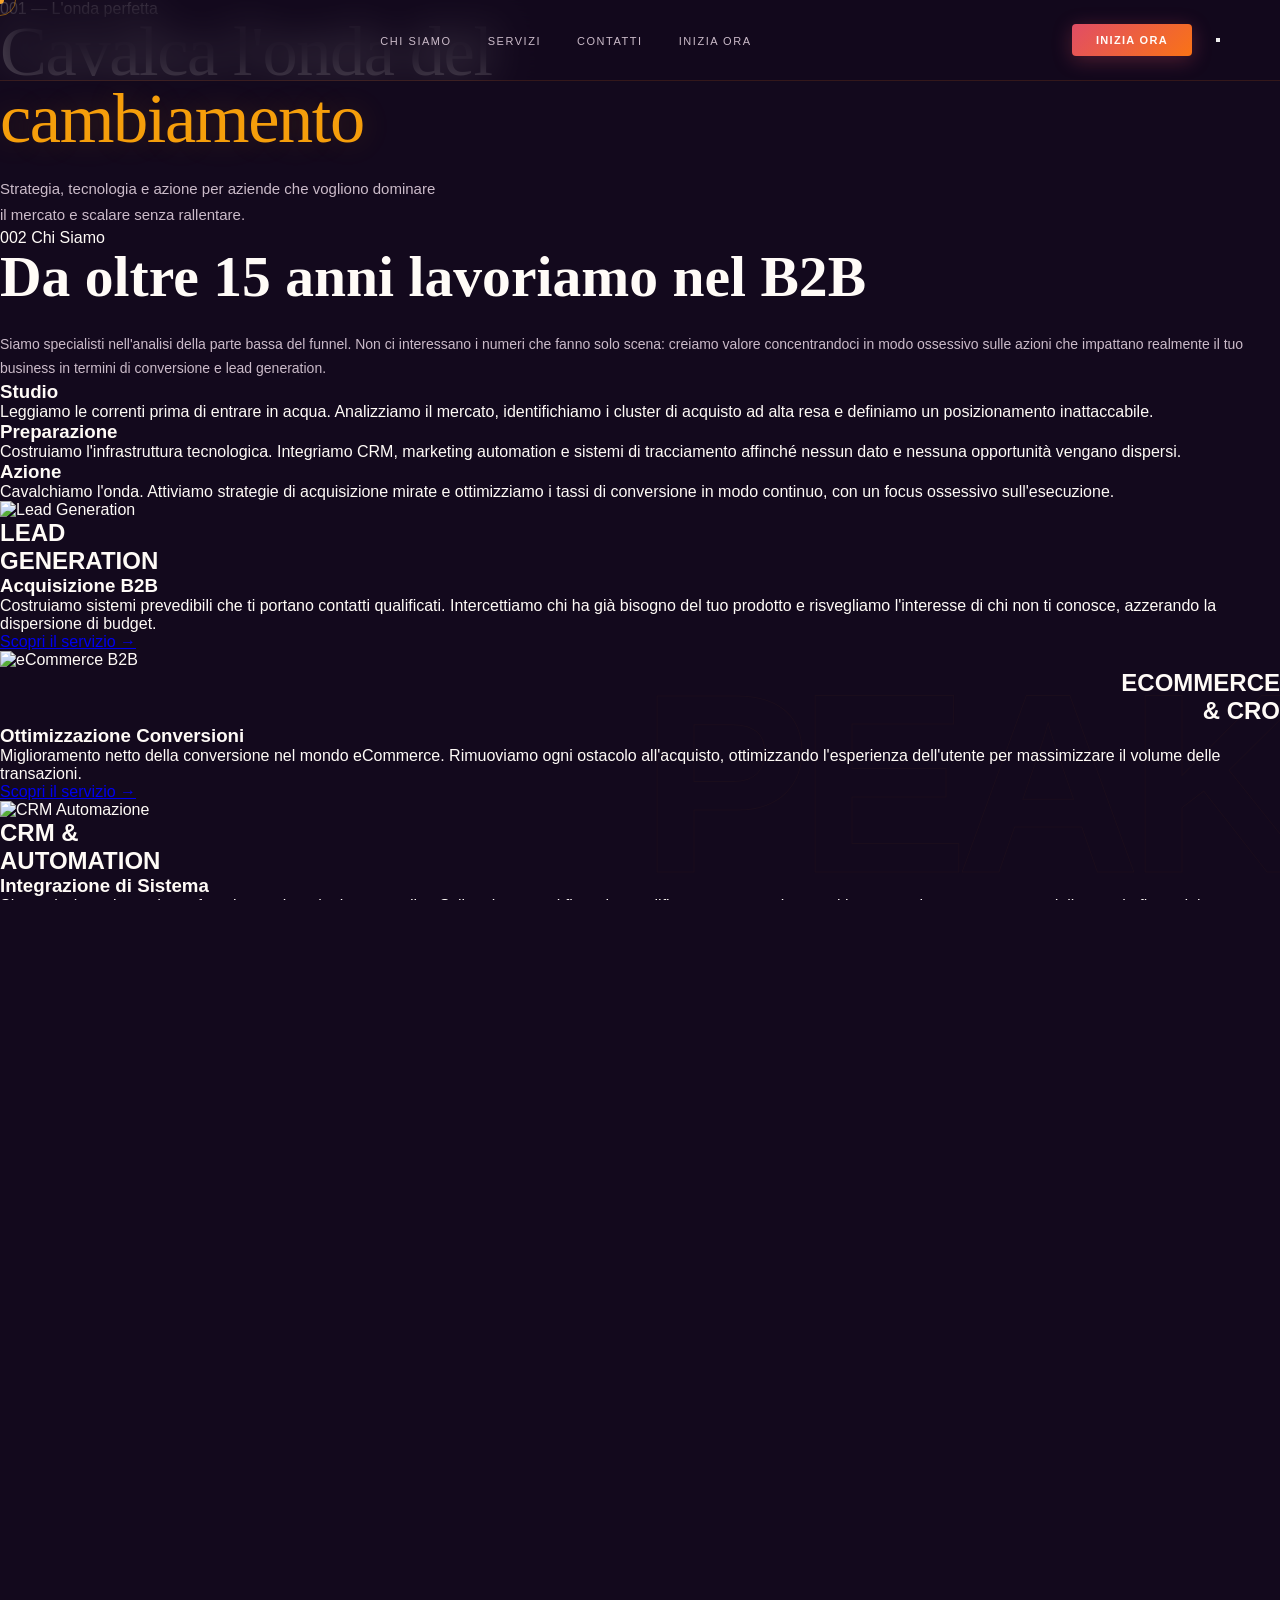
==== commit 208cc68f: "Revise index.html for new branding and content Updated the website title and modified the content st" ====
--- a/index.html
+++ b/index.html
@@ -1,247 +1,222 @@
 <!DOCTYPE html>
 <html lang="it">
 <head>
-    <meta charset="UTF-8">
-    <meta name="viewport" content="width=device-width, initial-scale=1.0">
-    <title>Digital Peak — Sunset Wave Experience</title>
-    <link href="https://fonts.googleapis.com/css2?family=DM+Serif+Display:ital@0;1&family=DM+Sans:ital,wght@0,300;0,400;0,500;1,300&family=Syne:wght@700;800&display=swap" rel="stylesheet">
-    <link rel="stylesheet" href="style.css">
+<meta charset="UTF-8">
+<meta name="viewport" content="width=device-width, initial-scale=1.0">
+<title>Digital Peak — Growth Without Limits</title>
+<link href="https://fonts.googleapis.com/css2?family=Archivo+Black&family=Work+Sans:wght@400;500;600;700&display=swap" rel="stylesheet">
+<link rel="stylesheet" href="style.css">
 </head>
 <body>
 
-<!-- CINEMATIC SCREEN INTRO -->
-<div id="intro-screen">
-  <div class="intro-video-container">
-    <video autoplay muted playsinline loop id="introVideo">
-      <source src="video/wave_compressed.mp4" type="video/mp4">
-    </video>
-    <div class="intro-overlay"></div>
-  </div>
-  <div class="intro-content">
-    <div class="intro-logo">DIGITAL PEAK</div>
-    <p class="intro-subtext">Cavalchiamo l'onda del mercato B2B</p>
-    <button class="intro-btn" onclick="startWebsite()">Entra nell'esperienza</button>
-  </div>
+<!-- TRANSIZIONE A COLONNE -->
+<div class="transition-overlay" id="transitionOverlay">
+  <div class="slice"></div><div class="slice"></div><div class="slice"></div><div class="slice"></div><div class="slice"></div>
 </div>
 
-<div id="progress"></div>
 <div class="cursor" id="cursor"></div>
 <div class="cursor-ring" id="cring"></div>
 
-<!-- NAVIGATION BAR -->
+<!-- OVERLAY SCURO PER MENU MOBILE -->
+<div class="nav-overlay" id="navOverlay"></div>
+
+<!-- NAV -->
 <nav id="mainNav">
-  <div class="nav-logo">DIGITAL PEAK</div>
-  <ul class="nav-links">
-    <li><a onclick="navigateToSlide(0)" class="nav-lnk-item active">Home</a></li>
-    <li><a onclick="navigateToSlide(1)" class="nav-lnk-item">Chi Siamo</a></li>
-    <li><a onclick="navigateToSlide(2)" class="nav-lnk-item">Servizi</a></li>
-    <li><a onclick="navigateToSlide(3)" class="nav-lnk-item">Know-How</a></li>
-    <li><a onclick="navigateToSlide(4)" class="nav-lnk-item">Contatti</a></li>
-  </ul>
-  <div style="display:flex;align-items:center;gap:14px;">
-    <a onclick="navigateToSlide(4)" class="nav-cta">Inizia ora</a>
-    <button class="hamburger" id="ham" onclick="toggleD()"><span></span><span></span><span></span></button>
-  </div>
-</nav>
-
-<!-- MOBILE DRAWER -->
-<div class="drawer" id="drawer">
-  <a class="drawer-link" onclick="navigateFromDrawer(0)">Home</a>
-  <a class="drawer-link" onclick="navigateFromDrawer(1)">Chi Siamo</a>
-  <a class="drawer-link" onclick="navigateFromDrawer(2)">Servizi</a>
-  <a class="drawer-link" onclick="navigateFromDrawer(3)">Know-How</a>
-  <a class="drawer-link" onclick="navigateFromDrawer(4)">Contatti</a>
-</div>
-
-<!-- DOTS INDICATORS -->
-<div class="nav-dots">
-  <div class="nav-dot active" onclick="navigateToSlide(0)"></div>
-  <div class="nav-dot" onclick="navigateToSlide(1)"></div>
-  <div class="nav-dot" onclick="navigateToSlide(2)"></div>
-  <div class="nav-dot" onclick="navigateToSlide(3)"></div>
-  <div class="nav-dot" onclick="navigateToSlide(4)"></div>
-</div>
-
-<!-- MASTER SLIDES HOLDER -->
-<div class="wave-slides-container">
-
-  <!-- SLIDE 0: HOME WITH PERMANENT VIDEO BACKGROUND -->
-  <section class="wave-slide active" id="slide-0">
-    <div class="video-bg-container">
-      <video muted loop playsinline id="bgVideo">
-        <source src="video/wave_compressed.mp4" type="video/mp4">
-      </video>
-      <div class="video-overlay-darken"></div>
-    </div>
-    
-    <div class="hero-noise"></div>
-    <div class="hero-glow-1"></div>
-    <div class="hero-bg-word">PEAK</div>
-    
-    <div class="hero-layout">
-      <div>
-        <h1 class="hero-title">Rilassati.<br>L'onda la cavalchiamo <span class="accent">noi</span>.</h1>
-        <p class="hero-sub">Generiamo flussi costanti di opportunità commerciali B2B combinando ingegneria dei dati avanzata ed esecuzione strategica sul picco del mercato.</p>
-      </div>
-      <div class="hero-visual">
-        <div class="hv-card hv-card-1">
-          <div class="hvc-label">Lead Rate Increase</div>
-          <div class="hvc-value">+142%</div>
-        </div>
-        <div class="hv-card hv-card-2">
-          <div class="hvc-label">B2B Matching Precision</div>
-          <div class="hvc-value">98.4%</div>
-        </div>
-      </div>
-    </div>
-  </section>
-
-  <!-- SLIDE 1: CHI SIAMO -->
-  <section class="wave-slide" id="slide-1">
-    <div class="about-layout">
-      <div class="about-l">
-        <h2 class="big-title">Cavalchiamo il mercato con <span class="vi">dati reali</span>.</h2>
-        <div class="tag-row">
-          <span class="t-tag">Data-Driven</span>
-          <span class="t-tag">B2B Strategy</span>
-          <span class="t-tag">Agentic AI</span>
-        </div>
-        <p class="body-text">Abbandoniamo le vecchie metriche di vanità. Sviluppiamo architetture tecnologiche dedicate per intercettare i tuoi decision-maker aziendali esattamente nel momento del bisogno primario.</p>
-      </div>
-      <div class="pillar-list">
-        <div class="pillar-row">
-          <div class="p-num">01</div>
-          <div>
-            <h3 class="p-title">Studio Preliminare</h3>
-            <p class="p-text">Identifichiamo e isoliamo i cluster di acquisto ad alta resa prima della concorrenza.</p>
-          </div>
-        </div>
-        <div class="pillar-row">
-          <div class="p-num">02</div>
-          <div>
-            <h3 class="p-title">Integrazione Totale</h3>
-            <p class="p-text">Allineiamo i sistemi CRM esistenti per eliminare qualsiasi attrito operativo interno.</p>
-          </div>
-        </div>
-      </div>
-    </div>
-  </section>
-
-  <!-- SLIDE 2: SERVIZI -->
-  <section class="wave-slide" id="slide-2">
-    <h2 class="big-title">Soluzioni <span class="vi">Ingegnerizzate</span></h2>
-    <div class="svc-list">
-      <div class="svc-row">
-        <div class="p-num">01</div>
-        <div>
-          <h3 class="svc-name">Lead Generation B2B</h3>
-          <div class="svc-sub"><span>Pipeline Predittive</span><span>Account-Based Marketing</span></div>
-        </div>
-      </div>
-      <div class="svc-row">
-        <div class="p-num">02</div>
-        <div>
-          <h3 class="svc-name">Sales Automation</h3>
-          <div class="svc-sub"><span>CRM Architecture</span><span>AI Qualification Agents</span></div>
-        </div>
-      </div>
-      <div class="svc-row">
-        <div class="p-num">03</div>
-        <div>
-          <h3 class="svc-name">Intelligence di Mercato</h3>
-          <div class="svc-sub"><span>Competitor Data Mining</span><span>Intent Data Tracker</span></div>
-        </div>
-      </div>
-    </div>
-  </section>
-
-  <!-- SLIDE 3: KNOW-HOW -->
-  <section class="wave-slide" id="slide-3">
-    <div class="about-layout">
-      <div class="about-l">
-        <h2 class="big-title">Metodologia<br><span class="vi">Proprietaria</span>.</h2>
-        <p class="body-text">Uniamo logiche matematiche rigorose a processi creativi non convenzionali per dominare la parte alta della piramide competitiva.</p>
-      </div>
-      <div style="padding-left: 20px;">
-        <h3 class="p-title" style="margin-bottom:20px;">In cosa crediamo</h3>
-        <p class="p-text" style="margin-bottom:16px;">➔ I dati isolati sono inutili se privi di un'infrastruttura di conversione automatizzata a valle.</p>
-        <p class="p-text" style="margin-bottom:16px;">➔ Le campagne di massa sono morte; l'iper-personalizzazione dinamica è l'unica chiave d'accesso rimasta per i profili C-Level.</p>
-      </div>
-    </div>
-  </section>
-
-  <!-- SLIDE 4: CONTATTI -->
-  <section class="wave-slide" id="slide-4">
-    <div class="ct-layout">
-      <div class="ct-l">
-        <h2 class="big-title">Pronto a salire <span class="vi">a bordo?</span></h2>
-        <p class="body-text">Compila il modulo per attivare una sessione di audit strategica preliminare con un nostro Growth Specialist.</p>
-      </div>
-      <div>
-        <form id="ctForm" novalidate>
-          <div class="f-group">
-            <label class="f-label" for="fn">Nome e Cognome *</label>
-            <input type="text" id="fn" class="f-input" placeholder="Inserisci il tuo nome completo">
-            <div class="f-err" id="en">Inserisci nome e cognome completi (min. 4 caratteri)</div>
-          </div>
-          <div class="f-group">
-            <label class="f-label" for="fe">Email Aziendale *</label>
-            <input type="email" id="fe" class="f-input" placeholder="nome@azienda.com">
-            <div class="f-err" id="ee">Usa un'email aziendale valida</div>
-          </div>
-          <div class="f-group">
-            <label class="f-label" for="fp">Telefono *</label>
-            <input type="tel" id="fp" class="f-input" placeholder="+39 333 1234567">
-            <div class="f-err" id="ep">Numero di telefono non valido (min. 8 cifre)</div>
-          </div>
-          <div class="f-group">
-            <label class="f-label" for="fm">Messaggio *</label>
-            <textarea id="fm" class="f-input" placeholder="Parlaci dei tuoi obiettivi B2B..." style="resize:none; height:90px;"></textarea>
-            <div class="f-err" id="em">Il messaggio deve contenere almeno 20 caratteri</div>
-          </div>
-          <div class="priv-row">
-            <input type="checkbox" id="fpr">
-            <label for="fpr">Accetto la <a href="#">Privacy Policy</a> e dichiaro di essere un profilo aziendale.</label>
-          </div>
-          <div class="f-err" id="epr" style="margin-bottom:15px;">È necessario accettare la privacy policy per continuare</div>
-          <button type="submit" class="btn-send">Invia Richiesta</button>
-        </form>
-        <div id="form-ok">
-          <h3>Richiesta Inviata!</h3>
-          <p>Grazie per aver contattato Digital Peak. Un nostro specialista analizzerà i dati inviati e si metterà in contatto entro 24 ore.</p>
-        </div>
-      </div>
-    </div>
-  </section>
-
-</div>
-
-<!-- WAVE CURTAIN TRANSITION OVERLAY -->
-<div class="wave-transition-overlay" id="waveCurtain">
-  <div class="wave-layer layer-back">
-    <svg viewBox="0 0 300 100" preserveAspectRatio="none">
-      <path fill="#241233" d="M 100 0 C 70 15, 30 45, 80 70 C 105 85, 45 100, 100 100 L 200 100 C 145 100, 205 85, 180 70 C 130 45, 170 15, 200 0 Z"/>
-    </svg>
-  </div>
-  <div class="wave-layer layer-mid">
-    <svg viewBox="0 0 300 100" preserveAspectRatio="none">
-      <path fill="#5c134f" d="M 100 0 C 30 25, 60 60, 45 80 C 35 90, 65 100, 100 100 L 200 100 C 165 100, 135 90, 145 80 C 160 60, 130 25, 200 0 Z"/>
-    </svg>
-  </div>
-  <div class="wave-layer layer-front">
-    <svg viewBox="0 0 300 100" preserveAspectRatio="none">
+  <a href="#" class="nav-logo" style="text-decoration:none;">
+    <!-- LOGO VETTORIALE (Sfondo trasparente, si adatta al pantone) -->
+    <svg viewBox="0 0 280 60" xmlns="http://www.w3.org/2000/svg">
       <defs>
-        <linearGradient id="waveGrad" x1="0" y1="0" x2="1" y2="0">
-          <stop offset="0%" stop-color="#f59e0b" />
-          <stop offset="50%" stop-color="#e14d65" />
-          <stop offset="100%" stop-color="#13091d" />
+        <linearGradient id="gradCurve" x1="0%" y1="100%" x2="100%" y2="0%">
+          <stop offset="0%" stop-color="var(--cyan)" />
+          <stop offset="100%" stop-color="var(--violet)" />
         </linearGradient>
       </defs>
-      <path fill="url(#waveGrad)" d="M 100 0 C 50 20, 40 50, 70 75 C 90 90, 50 100, 100 100 L 200 100 C 150 100, 190 90, 170 75 C 140 50, 150 20, 200 0 Z"/>
+      <!-- La Curva (Onda/Peak) -->
+      <path d="M 10,50 Q 50,45 80,10 T 115,50" fill="none" stroke="url(#gradCurve)" stroke-width="6" stroke-linecap="round" />
+      <!-- Le 3 Barre del Grafico -->
+      <rect x="45" y="35" width="8" height="15" rx="3" fill="var(--cyan)" />
+      <rect x="65" y="20" width="8" height="30" rx="3" fill="var(--violet)" />
+      <rect x="85" y="10" width="8" height="40" rx="3" fill="var(--navy)" class="logo-bar-dark" />
+      <!-- Il Testo -->
+      <text x="130" y="42" font-family="'Archivo Black', sans-serif" font-size="28" class="logo-text-dark">DIGITAL<tspan fill="var(--violet)">PEAK</tspan></text>
     </svg>
-  </div>
-</div>
+  </a>
+
+  <ul class="nav-links" id="navLinks">
+    <li><a data-target="#about">Chi Siamo</a></li>
+    <li><a data-target="#services">Servizi</a></li>
+    <li><a data-target="#contact">Contatti</a></li>
+    <li><a data-target="#contact" class="nav-cta-mobile">Inizia ora</a></li>
+  </ul>
+
+  <div style="display:flex;align-items:center;gap:24px;">
+    <a data-target="#contact" class="nav-cta">Inizia ora</a>
+    <button class="nav-toggle" id="navToggle" aria-label="Apri menu" aria-expanded="false" aria-controls="navLinks">
+      <span class="bar"></span>
+      <span class="bar"></span>
+      <span class="bar"></span>
+    </button>
+  </div>
+</nav>
+
+<!-- HERO -->
+<section class="hero" id="home">
+  <div class="hero-bg-word">PEAK</div>
+  <div class="hero-left">
+    <div class="hero-index rv-base rv-up" style="transition-delay: 0.8s;">001 — L'onda perfetta</div>
+    <h1 class="hero-title rv-base rv-up" style="transition-delay: 0.9s;">Cavalca l'onda del<br><span class="accent">cambiamento</span></h1>
+  </div>
+  <div class="hero-right">
+    <p class="hero-sub rv-base rv-up" style="transition-delay: 1.0s;">Strategia, tecnologia e azione per aziende che vogliono dominare il mercato e scalare senza rallentare.</p>
+  </div>
+</section>
+
+<!-- CHI SIAMO & METODO -->
+<section class="section section-dark" id="about">
+  <div class="section-eye"><span class="eye-num">002</span> Chi Siamo</div>
+
+  <div class="rv-base rv-up">
+    <h2 class="big-title">Da oltre 15 anni lavoriamo nel <span class="cy">B2B</span></h2>
+    <p class="body-text">Siamo specialisti nell'analisi della parte bassa del funnel. Non ci interessano i numeri che fanno solo scena: creiamo valore concentrandoci in modo ossessivo sulle azioni che impattano realmente il tuo business in termini di conversione e lead generation.</p>
+  </div>
+
+  <div class="method-grid rv-trigger">
+    <div class="method-col rv-child" style="transition-delay: 0.1s;">
+      <h3 class="method-title">Studio</h3>
+      <p class="method-text">Leggiamo le correnti prima di entrare in acqua. Analizziamo il mercato, identifichiamo i cluster di acquisto ad alta resa e definiamo un posizionamento inattaccabile.</p>
+    </div>
+    <div class="method-col rv-child" style="transition-delay: 0.3s;">
+      <h3 class="method-title">Preparazione</h3>
+      <p class="method-text">Costruiamo l'infrastruttura tecnologica. Integriamo CRM, marketing automation e sistemi di tracciamento affinché nessun dato e nessuna opportunità vengano dispersi.</p>
+    </div>
+    <div class="method-col rv-child" style="transition-delay: 0.5s;">
+      <h3 class="method-title">Azione</h3>
+      <p class="method-text">Cavalchiamo l'onda. Attiviamo strategie di acquisizione mirate e ottimizziamo i tassi di conversione in modo continuo, con un focus ossessivo sull'esecuzione.</p>
+    </div>
+  </div>
+</section>
+
+<!-- SERVIZI OGILVY STYLE -->
+<section id="services" style="background: var(--navy);">
+
+  <!-- Servizio 1: Lead Generation -->
+  <div class="og-service rv-base rv-up">
+    <div class="og-bg parallax-container">
+      <img src="https://images.unsplash.com/photo-1556761175-5973dc0f32e7?auto=format&fit=crop&q=80&w=1600" alt="Lead Generation" class="parallax-img">
+    </div>
+    <div class="og-content">
+      <h2 class="og-title">LEAD <br><span class="og-title-outline">GENERATION</span></h2>
+      <div class="og-desc-box">
+        <h3 class="og-desc-title">Acquisizione B2B</h3>
+        <p class="og-desc-text">Costruiamo sistemi prevedibili che ti portano contatti qualificati. Intercettiamo chi ha già bisogno del tuo prodotto e risvegliamo l'interesse di chi non ti conosce, azzerando la dispersione di budget.</p>
+        <a href="lead-generation.html" class="og-link">Scopri il servizio <span>→</span></a>
+      </div>
+    </div>
+  </div>
+
+  <!-- Servizio 2: eCommerce -->
+  <div class="og-service rv-base rv-up">
+    <div class="og-bg parallax-container">
+      <img src="https://images.unsplash.com/photo-1607082348824-0a96f2a4b9da?auto=format&fit=crop&q=80&w=1600" alt="eCommerce B2B" class="parallax-img">
+    </div>
+    <div class="og-content" style="align-items: flex-end; text-align: right;">
+      <h2 class="og-title"><span class="og-title-outline">ECOMMERCE</span><br>& CRO</h2>
+      <div class="og-desc-box" style="text-align: left; border-left: none; border-right: 4px solid var(--cyan);">
+        <h3 class="og-desc-title">Ottimizzazione Conversioni</h3>
+        <p class="og-desc-text">Miglioramento netto della conversione nel mondo eCommerce. Rimuoviamo ogni ostacolo all'acquisto, ottimizzando l'esperienza dell'utente per massimizzare il volume delle transazioni.</p>
+        <a href="ecommerce-cro.html" class="og-link">Scopri il servizio <span>→</span></a>
+      </div>
+    </div>
+  </div>
+
+  <!-- Servizio 3: CRM Automation -->
+  <div class="og-service rv-base rv-up">
+    <div class="og-bg parallax-container">
+      <img src="https://images.unsplash.com/photo-1551288049-bebda4e38f71?auto=format&fit=crop&q=80&w=1600" alt="CRM Automazione" class="parallax-img">
+    </div>
+    <div class="og-content">
+      <h2 class="og-title">CRM &<br><span class="og-title-outline">AUTOMATION</span></h2>
+      <div class="og-desc-box">
+        <h3 class="og-desc-title">Integrazione di Sistema</h3>
+        <p class="og-desc-text">Sincronizziamo in modo perfetto i reparti marketing e vendite. Sviluppiamo workflow che qualificano e nutrono i contatti in automatico, accompagnandoli verso la firma del contratto.</p>
+        <a href="crm-automation.html" class="og-link">Scopri il servizio <span>→</span></a>
+      </div>
+    </div>
+  </div>
+
+  <!-- Servizio 4: Strategia -->
+  <div class="og-service rv-base rv-up">
+    <div class="og-bg parallax-container">
+      <img src="https://images.unsplash.com/photo-1460925895917-afdab827c52f?auto=format&fit=crop&q=80&w=1600" alt="Strategia Marketing" class="parallax-img">
+    </div>
+    <div class="og-content" style="align-items: flex-end; text-align: right;">
+      <h2 class="og-title"><span class="og-title-outline">STRATEGIA</span><br>DIGITALE</h2>
+      <div class="og-desc-box" style="text-align: left; border-left: none; border-right: 4px solid var(--violet);">
+        <h3 class="og-desc-title">Consulenza Direzionale</h3>
+        <p class="og-desc-text">Consulenza avanzata sulla strategia di marketing aziendale. Definiamo le metriche da scalare e l'architettura dei canali per assicurarti una crescita stabile e prevedibile nel tempo.</p>
+        <a href="strategia-marketing.html" class="og-link">Scopri il servizio <span>→</span></a>
+      </div>
+    </div>
+  </div>
+
+</section>
+
+<!-- CONTACT FORM AGGIORNATO -->
+<section class="section section-dark" id="contact">
+  <div class="section-eye"><span class="eye-num">004</span> Contatti</div>
+
+  <div class="ct-layout">
+    <div class="rv-base rv-up">
+      <h2 class="big-title">Dove vuoi migliorare il tuo <span class="cy">business?</span></h2>
+      <p class="body-text">Non usiamo script preimpostati. Inviaci la tua richiesta: analizzeremo i tuoi dati e fisseremo una chiacchierata esplorativa, senza impegno, per capire come scalare i tuoi risultati.</p>
+    </div>
+
+    <div class="rv-base rv-up" style="transition-delay: 0.2s;">
+      <form id="contactForm" style="background: rgba(255,255,255,0.02); padding: 40px; border-radius: 8px; border: 1px solid var(--line-light);">
+        <div class="f-group">
+          <label class="f-label">Nome e Cognome</label>
+          <input type="text" class="f-input" placeholder="Mario Rossi" required>
+        </div>
+        <div class="f-group">
+          <label class="f-label">Mail Aziendale</label>
+          <input type="email" class="f-input" placeholder="mario@tuaazienda.it" required>
+        </div>
+        <div class="f-group">
+          <label class="f-label">Telefono</label>
+          <input type="tel" class="f-input" placeholder="+39 000 000 0000">
+        </div>
+        <div class="f-group">
+          <label class="f-label">Raccontaci la tua sfida (Campo Libero)</label>
+          <textarea class="f-input" placeholder="Di cosa hai bisogno o cosa vuoi migliorare?" required></textarea>
+        </div>
+        <button type="submit" class="btn-submit">Invia Richiesta →</button>
+      </form>
+    </div>
+  </div>
+</section>
+
+<!-- FOOTER -->
+<footer style="background: var(--navy-2); padding: 60px; border-top: 1px solid var(--line-light);">
+  <div style="display: flex; justify-content: space-between; align-items: center; max-width: 1400px; margin: 0 auto;">
+
+    <svg viewBox="0 0 280 60" style="height: 35px; width: auto;" xmlns="http://www.w3.org/2000/svg">
+      <defs>
+        <linearGradient id="gradCurveFt" x1="0%" y1="100%" x2="100%" y2="0%">
+          <stop offset="0%" stop-color="var(--cyan)" />
+          <stop offset="100%" stop-color="var(--violet)" />
+        </linearGradient>
+      </defs>
+      <path d="M 10,50 Q 50,45 80,10 T 115,50" fill="none" stroke="url(#gradCurveFt)" stroke-width="6" stroke-linecap="round" />
+      <rect x="45" y="35" width="8" height="15" rx="3" fill="var(--cyan)" />
+      <rect x="65" y="20" width="8" height="30" rx="3" fill="var(--violet)" />
+      <rect x="85" y="10" width="8" height="40" rx="3" fill="var(--bg-color)" />
+      <text x="130" y="42" font-family="'Archivo Black', sans-serif" font-size="28" fill="var(--bg-color)">DIGITAL<tspan fill="var(--violet)">PEAK</tspan></text>
+    </svg>
+
+    <div style="color: var(--gray-2); font-size: 13px;">© 2026 Digital Peak. Growth Without Limits.</div>
+  </div>
+</footer>
 
 <script src="script.js"></script>
 </body>
-</html>+</html>
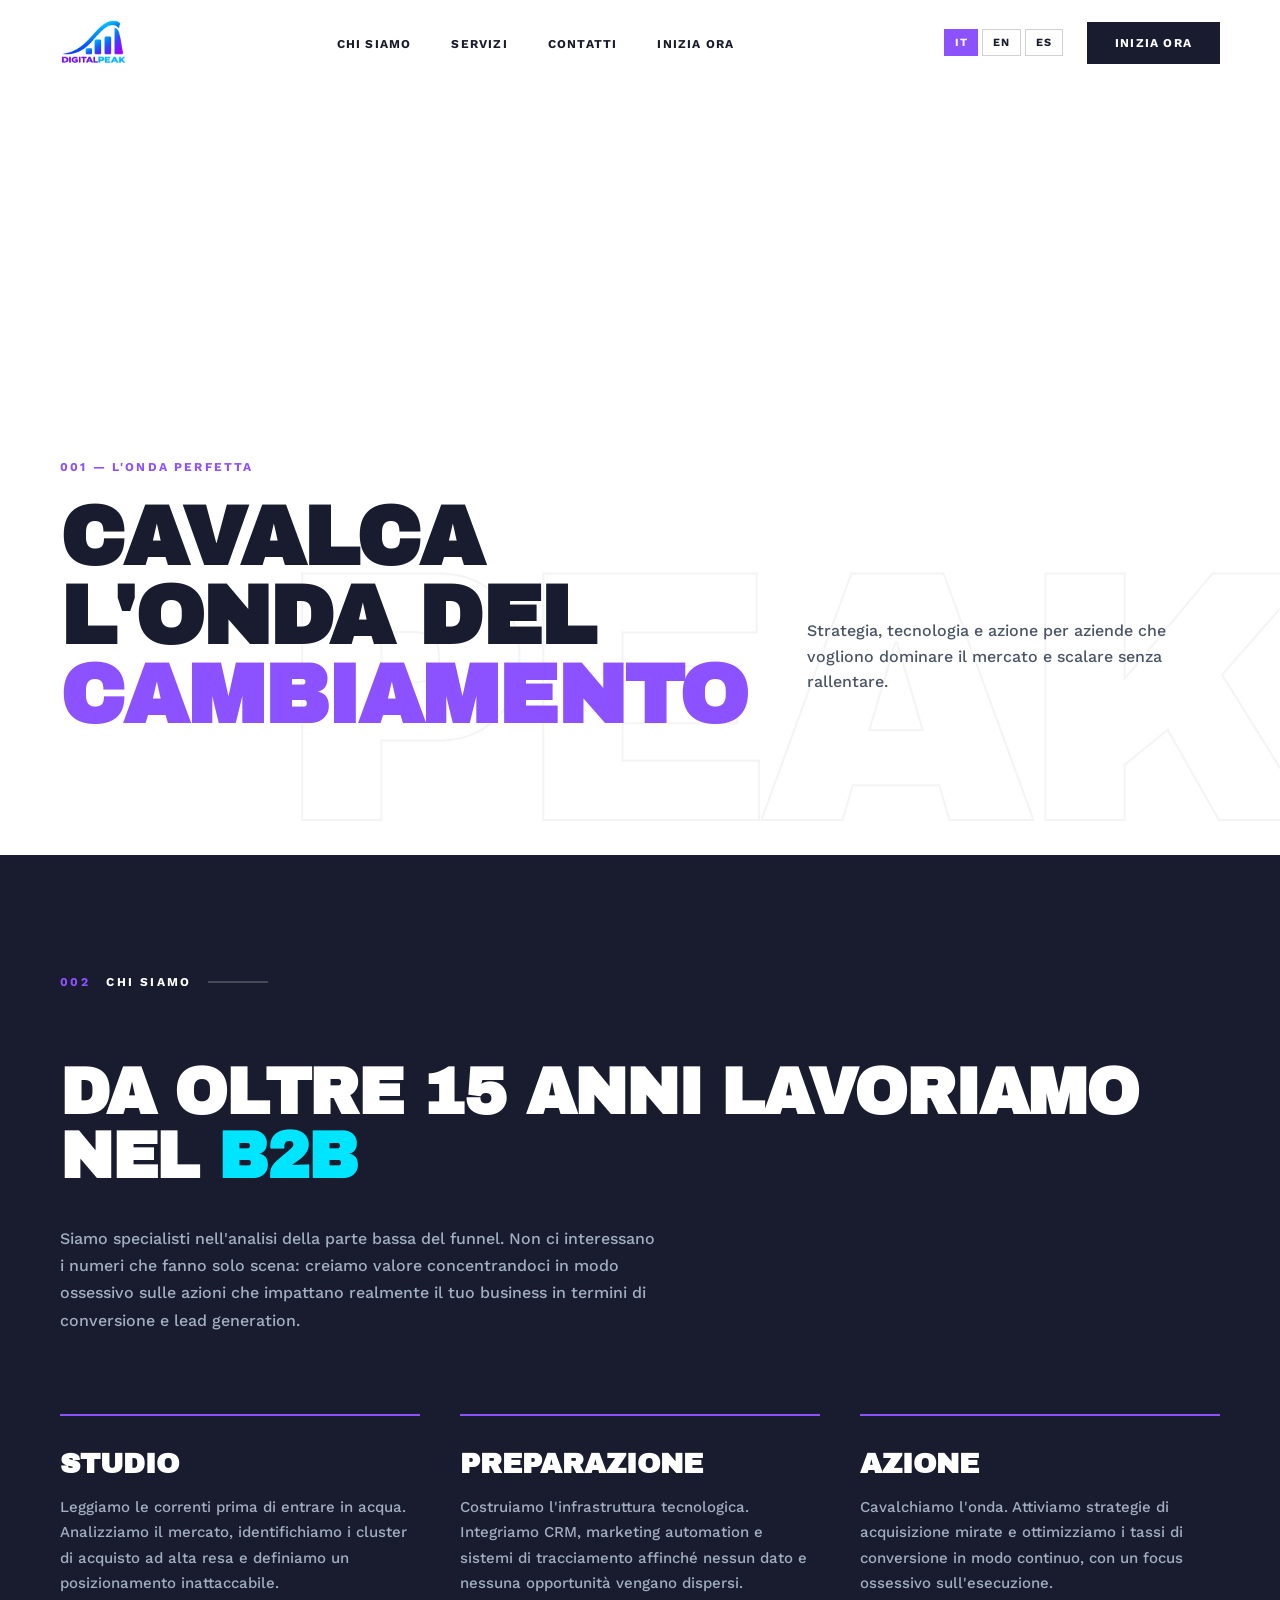
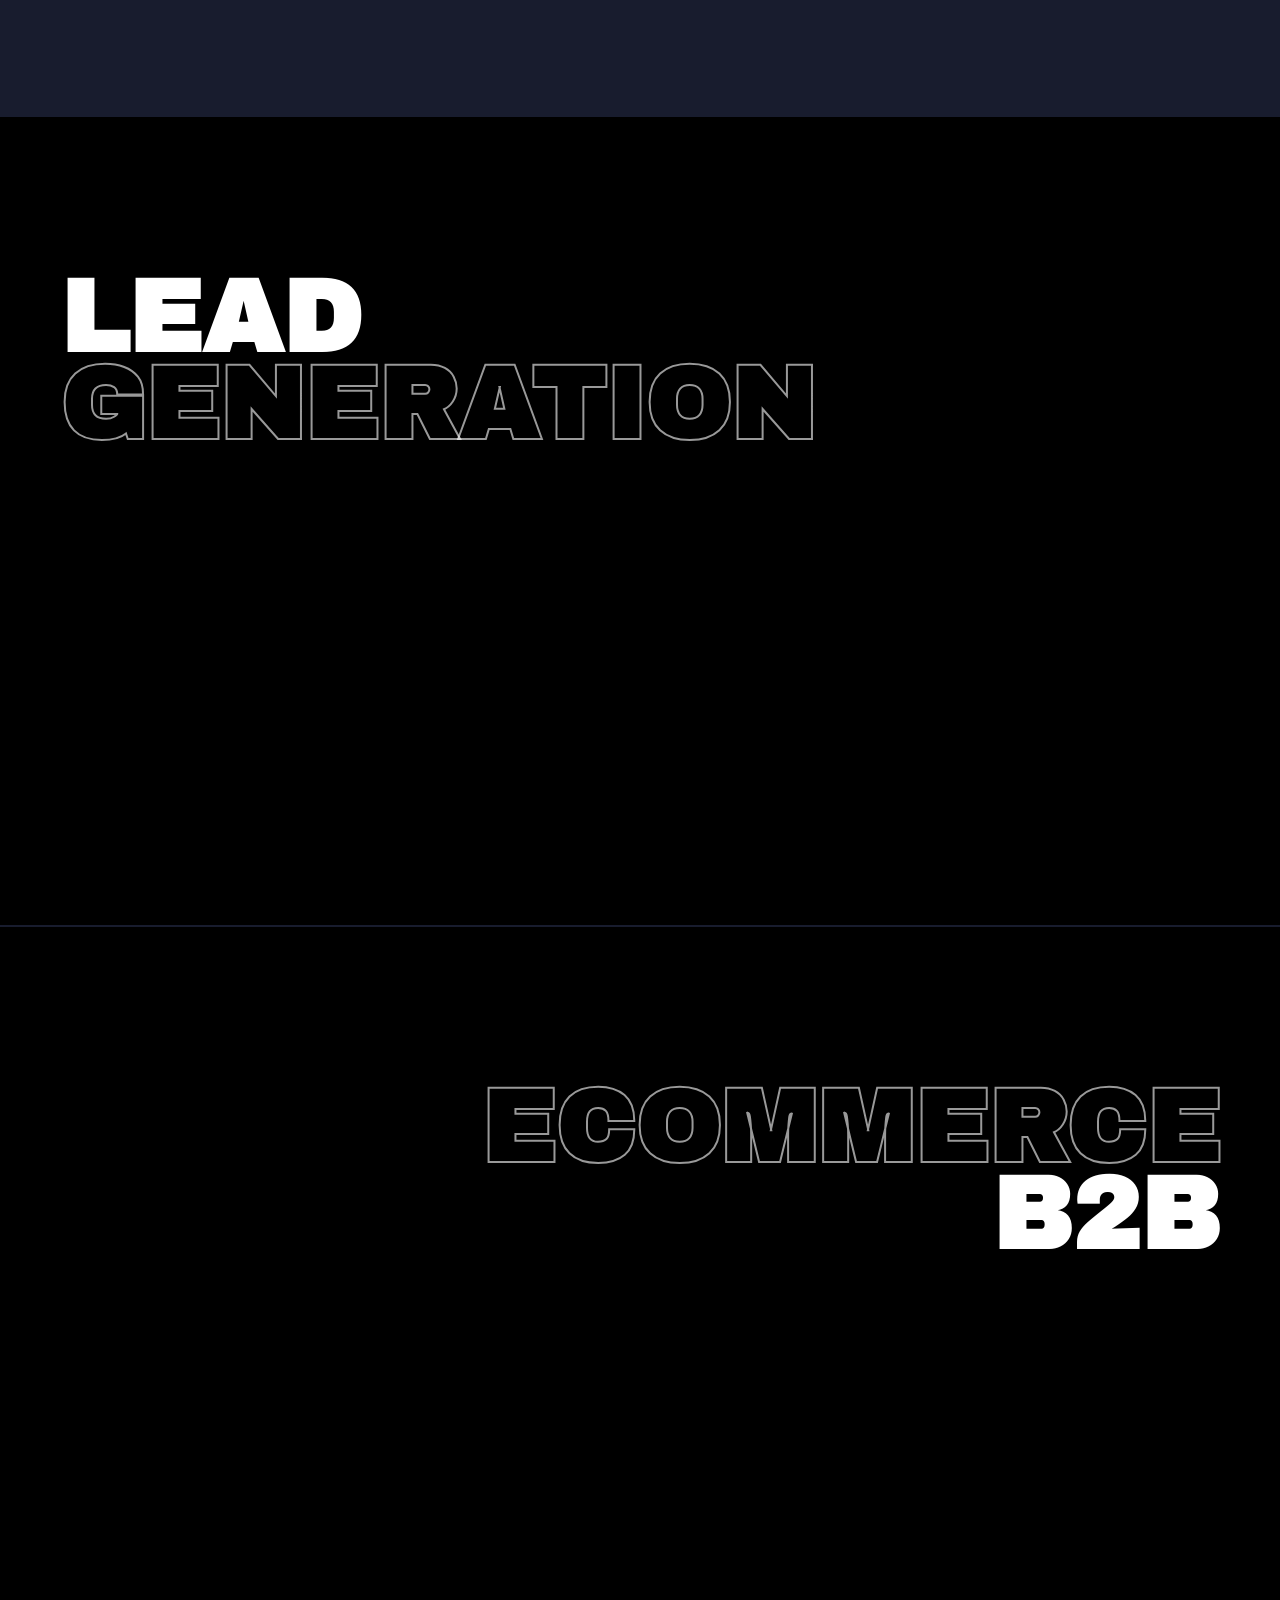
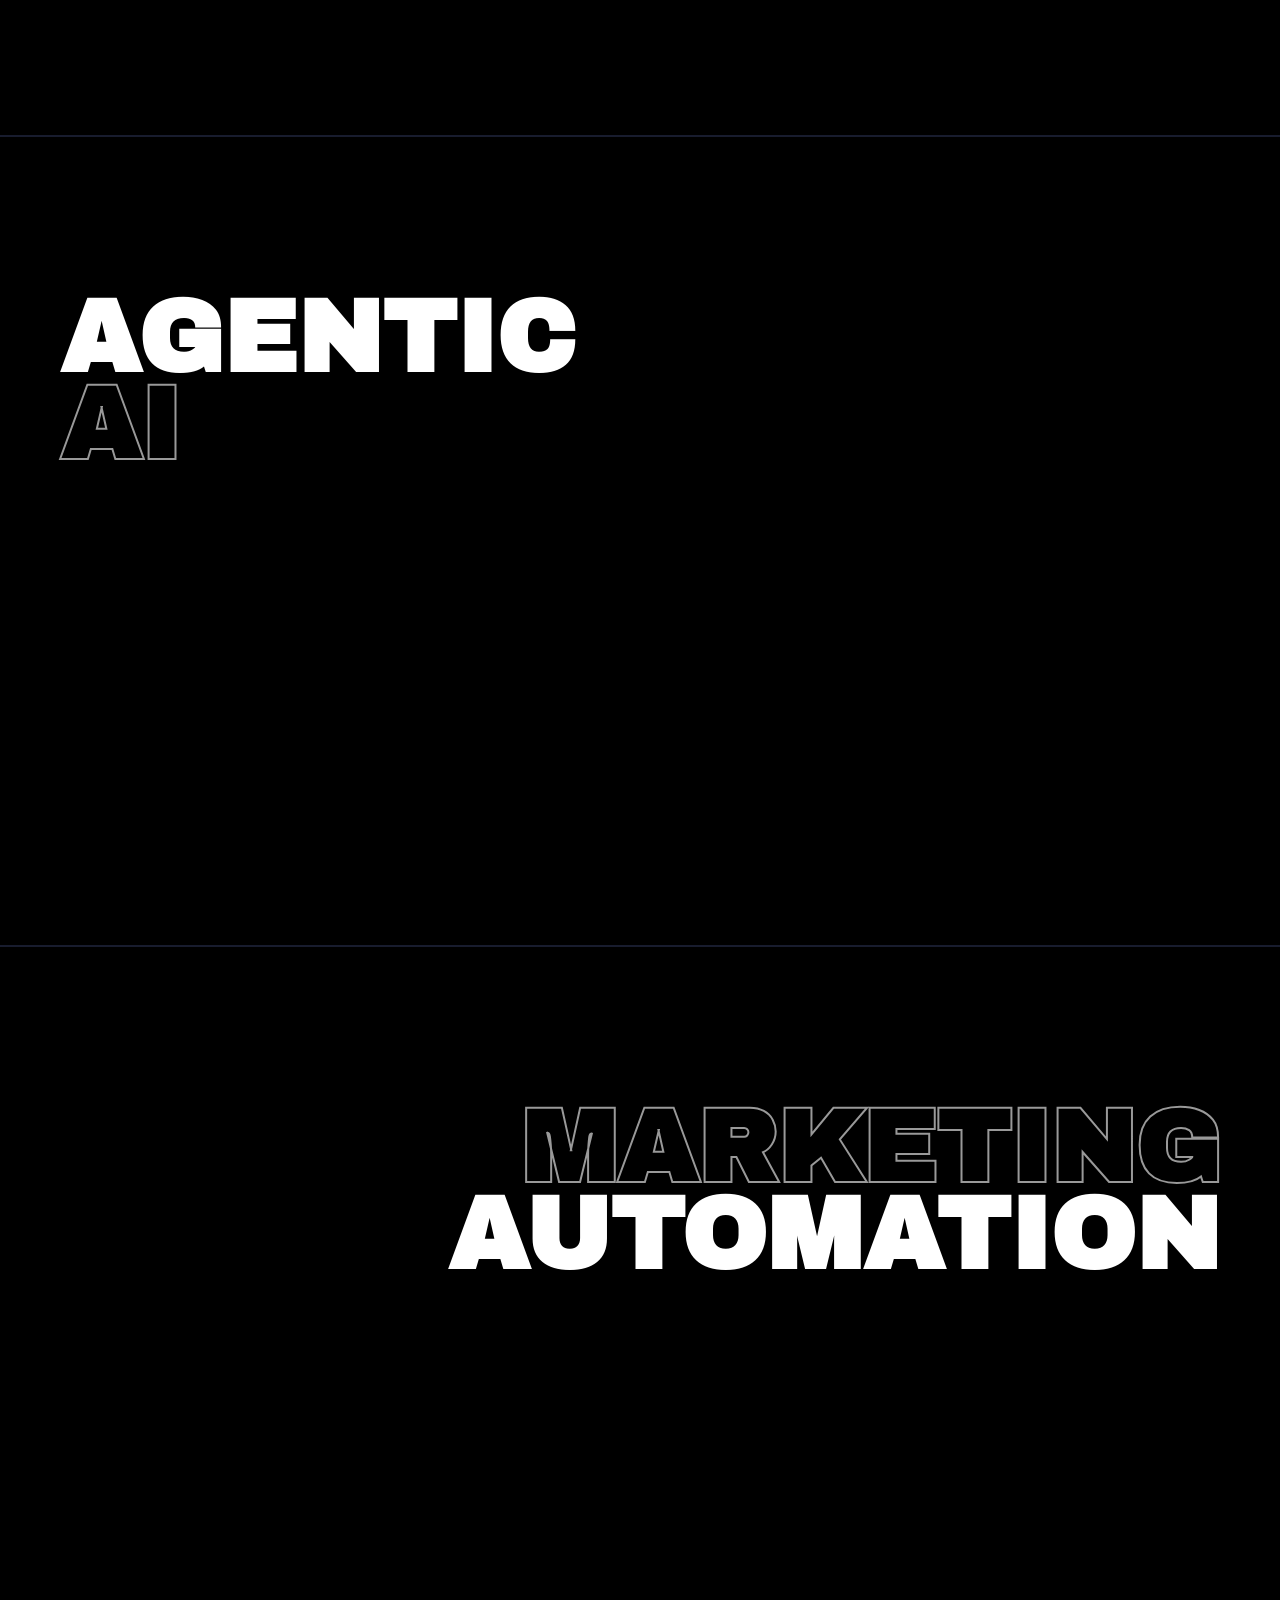
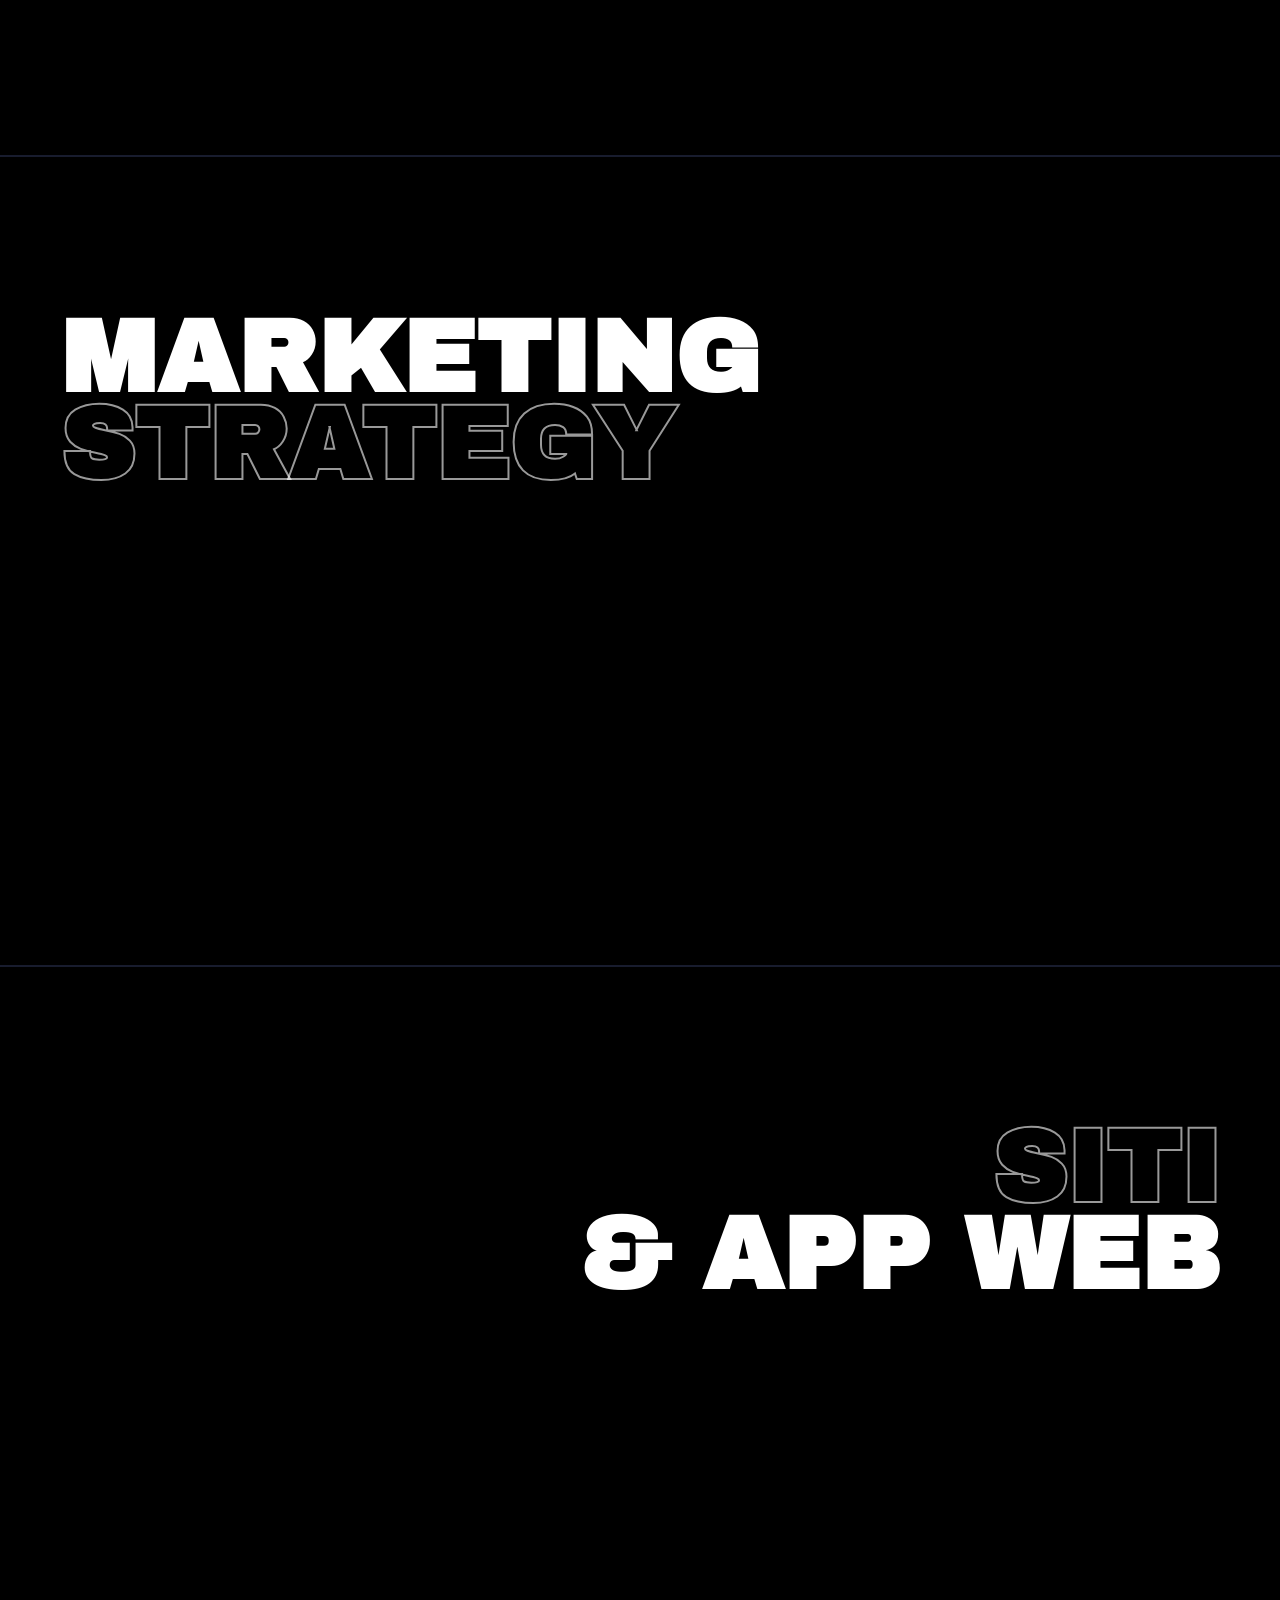
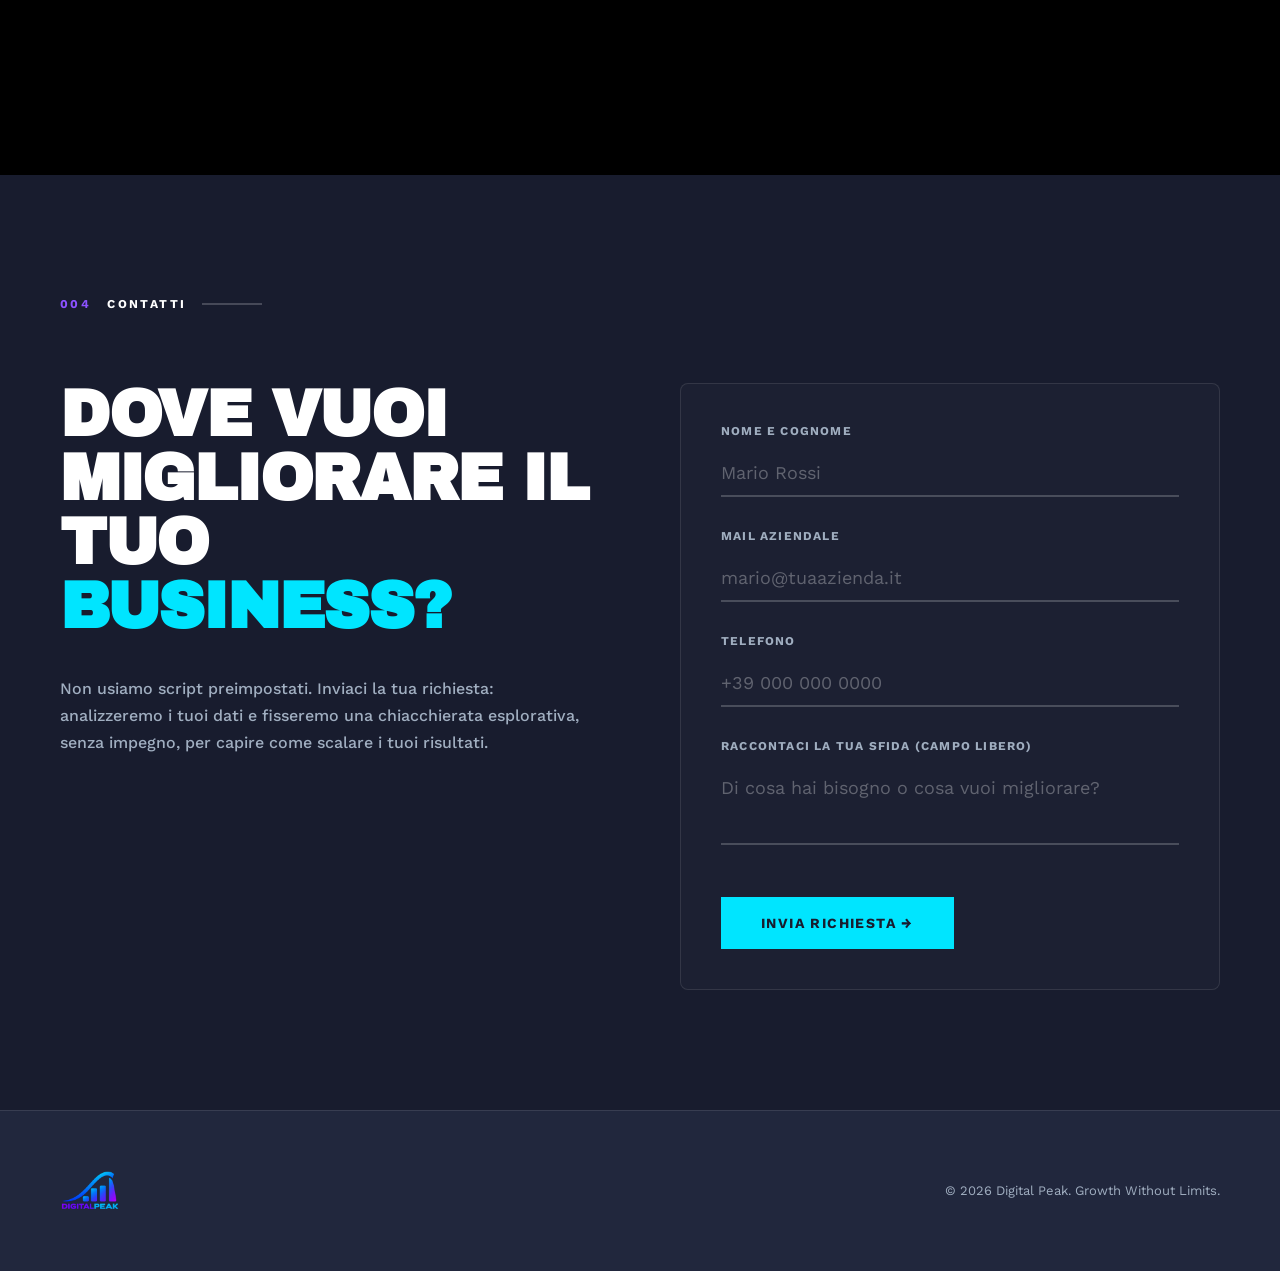
==== commit 90cc3b8d: "- Nuova Architettura Directory (Clean Architecture) - Fix Logo - Inserito Multilingue - Inserita tab" ====
--- a/index.html
+++ b/index.html
@@ -1,222 +1,221 @@
-<!DOCTYPE html>
-<html lang="it">
-<head>
-<meta charset="UTF-8">
-<meta name="viewport" content="width=device-width, initial-scale=1.0">
-<title>Digital Peak — Growth Without Limits</title>
-<link href="https://fonts.googleapis.com/css2?family=Archivo+Black&family=Work+Sans:wght@400;500;600;700&display=swap" rel="stylesheet">
-<link rel="stylesheet" href="style.css">
-</head>
-<body>
-
-<!-- TRANSIZIONE A COLONNE -->
-<div class="transition-overlay" id="transitionOverlay">
-  <div class="slice"></div><div class="slice"></div><div class="slice"></div><div class="slice"></div><div class="slice"></div>
-</div>
-
-<div class="cursor" id="cursor"></div>
-<div class="cursor-ring" id="cring"></div>
-
-<!-- OVERLAY SCURO PER MENU MOBILE -->
-<div class="nav-overlay" id="navOverlay"></div>
-
-<!-- NAV -->
-<nav id="mainNav">
-  <a href="#" class="nav-logo" style="text-decoration:none;">
-    <!-- LOGO VETTORIALE (Sfondo trasparente, si adatta al pantone) -->
-    <svg viewBox="0 0 280 60" xmlns="http://www.w3.org/2000/svg">
-      <defs>
-        <linearGradient id="gradCurve" x1="0%" y1="100%" x2="100%" y2="0%">
-          <stop offset="0%" stop-color="var(--cyan)" />
-          <stop offset="100%" stop-color="var(--violet)" />
-        </linearGradient>
-      </defs>
-      <!-- La Curva (Onda/Peak) -->
-      <path d="M 10,50 Q 50,45 80,10 T 115,50" fill="none" stroke="url(#gradCurve)" stroke-width="6" stroke-linecap="round" />
-      <!-- Le 3 Barre del Grafico -->
-      <rect x="45" y="35" width="8" height="15" rx="3" fill="var(--cyan)" />
-      <rect x="65" y="20" width="8" height="30" rx="3" fill="var(--violet)" />
-      <rect x="85" y="10" width="8" height="40" rx="3" fill="var(--navy)" class="logo-bar-dark" />
-      <!-- Il Testo -->
-      <text x="130" y="42" font-family="'Archivo Black', sans-serif" font-size="28" class="logo-text-dark">DIGITAL<tspan fill="var(--violet)">PEAK</tspan></text>
-    </svg>
-  </a>
-
-  <ul class="nav-links" id="navLinks">
-    <li><a data-target="#about">Chi Siamo</a></li>
-    <li><a data-target="#services">Servizi</a></li>
-    <li><a data-target="#contact">Contatti</a></li>
-    <li><a data-target="#contact" class="nav-cta-mobile">Inizia ora</a></li>
-  </ul>
-
-  <div style="display:flex;align-items:center;gap:24px;">
-    <a data-target="#contact" class="nav-cta">Inizia ora</a>
-    <button class="nav-toggle" id="navToggle" aria-label="Apri menu" aria-expanded="false" aria-controls="navLinks">
-      <span class="bar"></span>
-      <span class="bar"></span>
-      <span class="bar"></span>
-    </button>
-  </div>
-</nav>
-
-<!-- HERO -->
-<section class="hero" id="home">
-  <div class="hero-bg-word">PEAK</div>
-  <div class="hero-left">
-    <div class="hero-index rv-base rv-up" style="transition-delay: 0.8s;">001 — L'onda perfetta</div>
-    <h1 class="hero-title rv-base rv-up" style="transition-delay: 0.9s;">Cavalca l'onda del<br><span class="accent">cambiamento</span></h1>
-  </div>
-  <div class="hero-right">
-    <p class="hero-sub rv-base rv-up" style="transition-delay: 1.0s;">Strategia, tecnologia e azione per aziende che vogliono dominare il mercato e scalare senza rallentare.</p>
-  </div>
-</section>
-
-<!-- CHI SIAMO & METODO -->
-<section class="section section-dark" id="about">
-  <div class="section-eye"><span class="eye-num">002</span> Chi Siamo</div>
-
-  <div class="rv-base rv-up">
-    <h2 class="big-title">Da oltre 15 anni lavoriamo nel <span class="cy">B2B</span></h2>
-    <p class="body-text">Siamo specialisti nell'analisi della parte bassa del funnel. Non ci interessano i numeri che fanno solo scena: creiamo valore concentrandoci in modo ossessivo sulle azioni che impattano realmente il tuo business in termini di conversione e lead generation.</p>
-  </div>
-
-  <div class="method-grid rv-trigger">
-    <div class="method-col rv-child" style="transition-delay: 0.1s;">
-      <h3 class="method-title">Studio</h3>
-      <p class="method-text">Leggiamo le correnti prima di entrare in acqua. Analizziamo il mercato, identifichiamo i cluster di acquisto ad alta resa e definiamo un posizionamento inattaccabile.</p>
-    </div>
-    <div class="method-col rv-child" style="transition-delay: 0.3s;">
-      <h3 class="method-title">Preparazione</h3>
-      <p class="method-text">Costruiamo l'infrastruttura tecnologica. Integriamo CRM, marketing automation e sistemi di tracciamento affinché nessun dato e nessuna opportunità vengano dispersi.</p>
-    </div>
-    <div class="method-col rv-child" style="transition-delay: 0.5s;">
-      <h3 class="method-title">Azione</h3>
-      <p class="method-text">Cavalchiamo l'onda. Attiviamo strategie di acquisizione mirate e ottimizziamo i tassi di conversione in modo continuo, con un focus ossessivo sull'esecuzione.</p>
-    </div>
-  </div>
-</section>
-
-<!-- SERVIZI OGILVY STYLE -->
-<section id="services" style="background: var(--navy);">
-
-  <!-- Servizio 1: Lead Generation -->
-  <div class="og-service rv-base rv-up">
-    <div class="og-bg parallax-container">
-      <img src="https://images.unsplash.com/photo-1556761175-5973dc0f32e7?auto=format&fit=crop&q=80&w=1600" alt="Lead Generation" class="parallax-img">
-    </div>
-    <div class="og-content">
-      <h2 class="og-title">LEAD <br><span class="og-title-outline">GENERATION</span></h2>
-      <div class="og-desc-box">
-        <h3 class="og-desc-title">Acquisizione B2B</h3>
-        <p class="og-desc-text">Costruiamo sistemi prevedibili che ti portano contatti qualificati. Intercettiamo chi ha già bisogno del tuo prodotto e risvegliamo l'interesse di chi non ti conosce, azzerando la dispersione di budget.</p>
-        <a href="lead-generation.html" class="og-link">Scopri il servizio <span>→</span></a>
-      </div>
-    </div>
-  </div>
-
-  <!-- Servizio 2: eCommerce -->
-  <div class="og-service rv-base rv-up">
-    <div class="og-bg parallax-container">
-      <img src="https://images.unsplash.com/photo-1607082348824-0a96f2a4b9da?auto=format&fit=crop&q=80&w=1600" alt="eCommerce B2B" class="parallax-img">
-    </div>
-    <div class="og-content" style="align-items: flex-end; text-align: right;">
-      <h2 class="og-title"><span class="og-title-outline">ECOMMERCE</span><br>& CRO</h2>
-      <div class="og-desc-box" style="text-align: left; border-left: none; border-right: 4px solid var(--cyan);">
-        <h3 class="og-desc-title">Ottimizzazione Conversioni</h3>
-        <p class="og-desc-text">Miglioramento netto della conversione nel mondo eCommerce. Rimuoviamo ogni ostacolo all'acquisto, ottimizzando l'esperienza dell'utente per massimizzare il volume delle transazioni.</p>
-        <a href="ecommerce-cro.html" class="og-link">Scopri il servizio <span>→</span></a>
-      </div>
-    </div>
-  </div>
-
-  <!-- Servizio 3: CRM Automation -->
-  <div class="og-service rv-base rv-up">
-    <div class="og-bg parallax-container">
-      <img src="https://images.unsplash.com/photo-1551288049-bebda4e38f71?auto=format&fit=crop&q=80&w=1600" alt="CRM Automazione" class="parallax-img">
-    </div>
-    <div class="og-content">
-      <h2 class="og-title">CRM &<br><span class="og-title-outline">AUTOMATION</span></h2>
-      <div class="og-desc-box">
-        <h3 class="og-desc-title">Integrazione di Sistema</h3>
-        <p class="og-desc-text">Sincronizziamo in modo perfetto i reparti marketing e vendite. Sviluppiamo workflow che qualificano e nutrono i contatti in automatico, accompagnandoli verso la firma del contratto.</p>
-        <a href="crm-automation.html" class="og-link">Scopri il servizio <span>→</span></a>
-      </div>
-    </div>
-  </div>
-
-  <!-- Servizio 4: Strategia -->
-  <div class="og-service rv-base rv-up">
-    <div class="og-bg parallax-container">
-      <img src="https://images.unsplash.com/photo-1460925895917-afdab827c52f?auto=format&fit=crop&q=80&w=1600" alt="Strategia Marketing" class="parallax-img">
-    </div>
-    <div class="og-content" style="align-items: flex-end; text-align: right;">
-      <h2 class="og-title"><span class="og-title-outline">STRATEGIA</span><br>DIGITALE</h2>
-      <div class="og-desc-box" style="text-align: left; border-left: none; border-right: 4px solid var(--violet);">
-        <h3 class="og-desc-title">Consulenza Direzionale</h3>
-        <p class="og-desc-text">Consulenza avanzata sulla strategia di marketing aziendale. Definiamo le metriche da scalare e l'architettura dei canali per assicurarti una crescita stabile e prevedibile nel tempo.</p>
-        <a href="strategia-marketing.html" class="og-link">Scopri il servizio <span>→</span></a>
-      </div>
-    </div>
-  </div>
-
-</section>
-
-<!-- CONTACT FORM AGGIORNATO -->
-<section class="section section-dark" id="contact">
-  <div class="section-eye"><span class="eye-num">004</span> Contatti</div>
-
-  <div class="ct-layout">
-    <div class="rv-base rv-up">
-      <h2 class="big-title">Dove vuoi migliorare il tuo <span class="cy">business?</span></h2>
-      <p class="body-text">Non usiamo script preimpostati. Inviaci la tua richiesta: analizzeremo i tuoi dati e fisseremo una chiacchierata esplorativa, senza impegno, per capire come scalare i tuoi risultati.</p>
-    </div>
-
-    <div class="rv-base rv-up" style="transition-delay: 0.2s;">
-      <form id="contactForm" style="background: rgba(255,255,255,0.02); padding: 40px; border-radius: 8px; border: 1px solid var(--line-light);">
-        <div class="f-group">
-          <label class="f-label">Nome e Cognome</label>
-          <input type="text" class="f-input" placeholder="Mario Rossi" required>
-        </div>
-        <div class="f-group">
-          <label class="f-label">Mail Aziendale</label>
-          <input type="email" class="f-input" placeholder="mario@tuaazienda.it" required>
-        </div>
-        <div class="f-group">
-          <label class="f-label">Telefono</label>
-          <input type="tel" class="f-input" placeholder="+39 000 000 0000">
-        </div>
-        <div class="f-group">
-          <label class="f-label">Raccontaci la tua sfida (Campo Libero)</label>
-          <textarea class="f-input" placeholder="Di cosa hai bisogno o cosa vuoi migliorare?" required></textarea>
-        </div>
-        <button type="submit" class="btn-submit">Invia Richiesta →</button>
-      </form>
-    </div>
-  </div>
-</section>
-
-<!-- FOOTER -->
-<footer style="background: var(--navy-2); padding: 60px; border-top: 1px solid var(--line-light);">
-  <div style="display: flex; justify-content: space-between; align-items: center; max-width: 1400px; margin: 0 auto;">
-
-    <svg viewBox="0 0 280 60" style="height: 35px; width: auto;" xmlns="http://www.w3.org/2000/svg">
-      <defs>
-        <linearGradient id="gradCurveFt" x1="0%" y1="100%" x2="100%" y2="0%">
-          <stop offset="0%" stop-color="var(--cyan)" />
-          <stop offset="100%" stop-color="var(--violet)" />
-        </linearGradient>
-      </defs>
-      <path d="M 10,50 Q 50,45 80,10 T 115,50" fill="none" stroke="url(#gradCurveFt)" stroke-width="6" stroke-linecap="round" />
-      <rect x="45" y="35" width="8" height="15" rx="3" fill="var(--cyan)" />
-      <rect x="65" y="20" width="8" height="30" rx="3" fill="var(--violet)" />
-      <rect x="85" y="10" width="8" height="40" rx="3" fill="var(--bg-color)" />
-      <text x="130" y="42" font-family="'Archivo Black', sans-serif" font-size="28" fill="var(--bg-color)">DIGITAL<tspan fill="var(--violet)">PEAK</tspan></text>
-    </svg>
-
-    <div style="color: var(--gray-2); font-size: 13px;">© 2026 Digital Peak. Growth Without Limits.</div>
-  </div>
-</footer>
-
-<script src="script.js"></script>
-</body>
-</html>
+<!DOCTYPE html>
+<html lang="it">
+<head>
+<meta charset="UTF-8">
+<meta name="viewport" content="width=device-width, initial-scale=1.0">
+<title data-i18n="meta_title_home">Digital Peak — Growth Without Limits</title>
+<link href="https://fonts.googleapis.com/css2?family=Archivo+Black&family=Work+Sans:wght@400;500;600;700&display=swap" rel="stylesheet">
+<link rel="stylesheet" href="assets/css/style.css">
+</head>
+<body>
+
+<!-- OVERLAY SCURO PER MENU MOBILE -->
+<div class="nav-overlay" id="navOverlay"></div>
+
+<!-- NAV -->
+<nav id="mainNav">
+  <a href="#" class="nav-logo" style="text-decoration:none;">
+    <img src="assets/img/DigitalPeak_Logo.png" alt="Digital Peak">
+  </a>
+
+  <ul class="nav-links" id="navLinks">
+    <li><a data-target="#about" data-i18n="nav_about">Chi Siamo</a></li>
+    <li><a data-target="#services" data-i18n="nav_services">Servizi</a></li>
+    <li><a data-target="#contact" data-i18n="nav_contact">Contatti</a></li>
+    <li><a data-target="#contact" class="nav-cta-mobile" data-i18n="nav_cta">Inizia ora</a></li>
+  </ul>
+
+  <div style="display:flex;align-items:center;gap:24px;">
+    <div class="lang-switcher" id="langSwitcher">
+      <button class="lang-btn active" data-lang="it">IT</button>
+      <button class="lang-btn" data-lang="en">EN</button>
+      <button class="lang-btn" data-lang="es">ES</button>
+    </div>
+    <a data-target="#contact" class="nav-cta" data-i18n="nav_cta">Inizia ora</a>
+    <button class="nav-toggle" id="navToggle" aria-label="Apri menu" aria-expanded="false" aria-controls="navLinks">
+      <span class="bar"></span>
+      <span class="bar"></span>
+      <span class="bar"></span>
+    </button>
+  </div>
+</nav>
+
+<!-- HERO -->
+<section class="hero" id="home">
+  <div class="hero-bg-word">PEAK</div>
+  <div class="hero-left">
+    <div class="hero-index rv-base rv-up" style="transition-delay: 0.8s;" data-i18n="hero_eyebrow">001 — L'onda perfetta</div>
+    <h1 class="hero-title rv-base rv-up" style="transition-delay: 0.9s;" data-i18n="hero_title">Cavalca l'onda del<br><span class="accent">cambiamento</span></h1>
+  </div>
+  <div class="hero-right">
+    <p class="hero-sub rv-base rv-up" style="transition-delay: 1.0s;" data-i18n="hero_sub">Strategia, tecnologia e azione per aziende che vogliono dominare il mercato e scalare senza rallentare.</p>
+  </div>
+</section>
+
+<!-- CHI SIAMO & METODO -->
+<section class="section section-dark" id="about">
+  <div class="section-eye" data-i18n="about_eye"><span class="eye-num">002</span> Chi Siamo</div>
+
+  <div class="rv-base rv-up">
+    <h2 class="big-title" data-i18n="about_title">Da oltre 15 anni lavoriamo nel <span class="cy">B2B</span></h2>
+    <p class="body-text" data-i18n="about_p">Siamo specialisti nell'analisi della parte bassa del funnel. Non ci interessano i numeri che fanno solo scena: creiamo valore concentrandoci in modo ossessivo sulle azioni che impattano realmente il tuo business in termini di conversione e lead generation.</p>
+  </div>
+
+  <div class="method-grid rv-trigger">
+    <div class="method-col rv-child" style="transition-delay: 0.1s;">
+      <h3 class="method-title" data-i18n="method_1_title">Studio</h3>
+      <p class="method-text" data-i18n="method_1_text">Leggiamo le correnti prima di entrare in acqua. Analizziamo il mercato, identifichiamo i cluster di acquisto ad alta resa e definiamo un posizionamento inattaccabile.</p>
+    </div>
+    <div class="method-col rv-child" style="transition-delay: 0.3s;">
+      <h3 class="method-title" data-i18n="method_2_title">Preparazione</h3>
+      <p class="method-text" data-i18n="method_2_text">Costruiamo l'infrastruttura tecnologica. Integriamo CRM, marketing automation e sistemi di tracciamento affinché nessun dato e nessuna opportunità vengano dispersi.</p>
+    </div>
+    <div class="method-col rv-child" style="transition-delay: 0.5s;">
+      <h3 class="method-title" data-i18n="method_3_title">Azione</h3>
+      <p class="method-text" data-i18n="method_3_text">Cavalchiamo l'onda. Attiviamo strategie di acquisizione mirate e ottimizziamo i tassi di conversione in modo continuo, con un focus ossessivo sull'esecuzione.</p>
+    </div>
+  </div>
+</section>
+
+<!-- SERVIZI OGILVY STYLE -->
+<section id="services" style="background: var(--navy);">
+
+  <!-- 1: Lead Generation -->
+  <div class="og-service rv-base rv-up">
+    <div class="og-bg parallax-container">
+      <img src="https://images.unsplash.com/photo-1556761175-5973dc0f32e7?auto=format&fit=crop&q=80&w=1600" alt="Lead Generation" class="parallax-img">
+    </div>
+    <div class="og-content">
+      <h2 class="og-title" data-i18n="s1_heading">LEAD <br><span class="og-title-outline">GENERATION</span></h2>
+      <div class="og-desc-box">
+        <h3 class="og-desc-title" data-i18n="s1_title">Acquisizione B2B</h3>
+        <p class="og-desc-text" data-i18n="s1_desc">Costruiamo sistemi prevedibili che ti portano contatti qualificati. Intercettiamo chi ha già bisogno del tuo prodotto e risvegliamo l'interesse di chi non ti conosce, azzerando la dispersione di budget.</p>
+        <a href="pages/lead-generation.html" class="og-link" data-i18n="s_discover">Scopri il servizio <span>→</span></a>
+      </div>
+    </div>
+  </div>
+
+  <!-- 2: eCommerce B2B -->
+  <div class="og-service rv-base rv-up">
+    <div class="og-bg parallax-container">
+      <img src="https://images.unsplash.com/photo-1607082348824-0a96f2a4b9da?auto=format&fit=crop&q=80&w=1600" alt="eCommerce B2B" class="parallax-img">
+    </div>
+    <div class="og-content" style="align-items: flex-end; text-align: right;">
+      <h2 class="og-title" data-i18n="s2_heading"><span class="og-title-outline">ECOMMERCE</span><br>B2B</h2>
+      <div class="og-desc-box" style="text-align: left; border-left: none; border-right: 4px solid var(--cyan);">
+        <h3 class="og-desc-title" data-i18n="s2_title">Ottimizzazione Conversioni</h3>
+        <p class="og-desc-text" data-i18n="s2_desc">Miglioramento netto della conversione nel mondo eCommerce. Rimuoviamo ogni ostacolo all'acquisto, ottimizzando l'esperienza dell'utente per massimizzare il volume delle transazioni.</p>
+        <a href="pages/ecommerce-cro.html" class="og-link" data-i18n="s_discover">Scopri il servizio <span>→</span></a>
+      </div>
+    </div>
+  </div>
+
+  <!-- 3: Agentic AI -->
+  <div class="og-service rv-base rv-up">
+    <div class="og-bg parallax-container">
+      <img src="https://images.unsplash.com/photo-1677442135703-1787eea5ce01?auto=format&fit=crop&q=80&w=1600" alt="Agentic AI" class="parallax-img">
+    </div>
+    <div class="og-content">
+      <h2 class="og-title" data-i18n="s3_heading">AGENTIC <br><span class="og-title-outline">AI</span></h2>
+      <div class="og-desc-box">
+        <h3 class="og-desc-title" data-i18n="s3_title">Agenti su Misura</h3>
+        <p class="og-desc-text" data-i18n="s3_desc">La soluzione AI giusta per il tuo business: analizziamo i processi, individuiamo dove l'AI genera impatto e costruiamo agenti su misura, senza soluzioni preconfezionate.</p>
+        <a href="pages/agentic-ai.html" class="og-link" data-i18n="s_discover">Scopri il servizio <span>→</span></a>
+      </div>
+    </div>
+  </div>
+
+  <!-- 4: Marketing Automation -->
+  <div class="og-service rv-base rv-up">
+    <div class="og-bg parallax-container">
+      <img src="https://images.unsplash.com/photo-1551288049-bebda4e38f71?auto=format&fit=crop&q=80&w=1600" alt="Marketing Automation" class="parallax-img">
+    </div>
+    <div class="og-content" style="align-items: flex-end; text-align: right;">
+      <h2 class="og-title" data-i18n="s4_heading"><span class="og-title-outline">MARKETING</span><br>AUTOMATION</h2>
+      <div class="og-desc-box" style="text-align: left; border-left: none; border-right: 4px solid var(--violet);">
+        <h3 class="og-desc-title" data-i18n="s4_title">Integrazione di Sistema</h3>
+        <p class="og-desc-text" data-i18n="s4_desc">Eliminiamo i silos tra social, ads, web, database e CRM. Le stesse automazioni che accelerano la lead generation B2B scalano anche nell'eCommerce: una sola infrastruttura, molti contesti.</p>
+        <a href="pages/marketing-automation.html" class="og-link" data-i18n="s_discover">Scopri il servizio <span>→</span></a>
+      </div>
+    </div>
+  </div>
+
+  <!-- 5: Marketing Strategy -->
+  <div class="og-service rv-base rv-up">
+    <div class="og-bg parallax-container">
+      <img src="https://images.unsplash.com/photo-1460925895917-afdab827c52f?auto=format&fit=crop&q=80&w=1600" alt="Marketing Strategy" class="parallax-img">
+    </div>
+    <div class="og-content">
+      <h2 class="og-title" data-i18n="s5_heading">MARKETING <br><span class="og-title-outline">STRATEGY</span></h2>
+      <div class="og-desc-box">
+        <h3 class="og-desc-title" data-i18n="s5_title">Consulenza Direzionale</h3>
+        <p class="og-desc-text" data-i18n="s5_desc">La strategia digitale che unisce tutti i canali e le automazioni in un sistema di crescita coerente e misurabile. Definiamo le metriche da scalare e l'architettura dei canali.</p>
+        <a href="pages/strategia-marketing.html" class="og-link" data-i18n="s_discover">Scopri il servizio <span>→</span></a>
+      </div>
+    </div>
+  </div>
+
+  <!-- 6: Siti & App Web -->
+  <div class="og-service rv-base rv-up">
+    <div class="og-bg parallax-container">
+      <img src="https://images.unsplash.com/photo-1547658719-da2b51169166?auto=format&fit=crop&q=80&w=1600" alt="Siti & App Web" class="parallax-img">
+    </div>
+    <div class="og-content" style="align-items: flex-end; text-align: right;">
+      <h2 class="og-title" data-i18n="s6_heading"><span class="og-title-outline">SITI</span><br>& APP WEB</h2>
+      <div class="og-desc-box" style="text-align: left; border-left: none; border-right: 4px solid var(--cyan);">
+        <h3 class="og-desc-title" data-i18n="s6_title">Web Design & Sviluppo</h3>
+        <p class="og-desc-text" data-i18n="s6_desc">Siti B2B ad alta conversione e web application su misura, con integrazione CRM nativa. Design premium, performance ottimale e collegamento nativo con il tuo stack tecnologico.</p>
+        <a href="pages/siti-web.html" class="og-link" data-i18n="s_discover">Scopri il servizio <span>→</span></a>
+      </div>
+    </div>
+  </div>
+
+</section>
+
+<!-- CONTACT FORM -->
+<section class="section section-dark" id="contact">
+  <div class="section-eye" data-i18n="contact_eye"><span class="eye-num">004</span> Contatti</div>
+
+  <div class="ct-layout">
+    <div class="rv-base rv-up">
+      <h2 class="big-title" data-i18n="contact_title">Dove vuoi migliorare il tuo <span class="cy">business?</span></h2>
+      <p class="body-text" data-i18n="contact_sub">Non usiamo script preimpostati. Inviaci la tua richiesta: analizzeremo i tuoi dati e fisseremo una chiacchierata esplorativa, senza impegno, per capire come scalare i tuoi risultati.</p>
+    </div>
+
+    <div class="rv-base rv-up" style="transition-delay: 0.2s;">
+      <form id="contactForm" style="background: rgba(255,255,255,0.02); padding: 40px; border-radius: 8px; border: 1px solid var(--line-light);">
+        <div class="f-group">
+          <label class="f-label" data-i18n="form_name">Nome e Cognome</label>
+          <input type="text" class="f-input" name="name" placeholder="Mario Rossi" required>
+        </div>
+        <div class="f-group">
+          <label class="f-label" data-i18n="form_email">Mail Aziendale</label>
+          <input type="email" class="f-input" name="email" placeholder="mario@tuaazienda.it" required>
+        </div>
+        <div class="f-group">
+          <label class="f-label" data-i18n="form_phone">Telefono</label>
+          <input type="tel" class="f-input" name="phone" placeholder="+39 000 000 0000">
+        </div>
+        <div class="f-group">
+          <label class="f-label" data-i18n="form_message">Raccontaci la tua sfida (Campo Libero)</label>
+          <textarea class="f-input" name="message" placeholder="Di cosa hai bisogno o cosa vuoi migliorare?" required></textarea>
+        </div>
+        <button type="submit" class="btn-submit" data-i18n="form_submit">Invia Richiesta →</button>
+        <div class="form-feedback" id="formFeedback" style="display: none;"></div>
+      </form>
+    </div>
+  </div>
+</section>
+
+<!-- FOOTER -->
+<footer style="background: var(--navy-2); padding: 60px; border-top: 1px solid var(--line-light);">
+  <div style="display: flex; justify-content: space-between; align-items: center; max-width: 1400px; margin: 0 auto;">
+    <img src="assets/img/DigitalPeak_Logo.png" alt="Digital Peak" style="height: 40px; width: auto; object-fit: contain;">
+    <div style="color: var(--gray-2); font-size: 13px;" data-i18n="footer_copy">© 2026 Digital Peak. Growth Without Limits.</div>
+  </div>
+</footer>
+
+<script src="assets/js/i18n.js"></script>
+<script src="assets/js/main.js"></script>
+</body>
+</html>
--- a/assets/css/style.css
+++ b/assets/css/style.css
@@ -0,0 +1,396 @@
+:root {
+  --bg-color:    #ffffff;
+  --navy:        #181c2e; 
+  --navy-2:      #21273d;
+  --violet:      #8c52ff; 
+  --cyan:        #00e5ff;
+  --text-main:   #181c2e;
+  --gray:        #4a5568;
+  --gray-2:      #a0aec0;
+  --line:        rgba(24, 28, 46, 0.15);
+  --line-light:  rgba(255, 255, 255, 0.1);
+}
+
+*, *::before, *::after { margin:0; padding:0; box-sizing:border-box; }
+html { scroll-behavior: auto; }
+
+body {
+  font-family:'Work Sans', sans-serif;
+  background: var(--bg-color);
+  color: var(--text-main);
+  overflow-x: hidden;
+}
+
+/* ─── NAV & LOGO VETTORIALE ─── */
+nav {
+  position:fixed; top:0; left:0; right:0; z-index:1000;
+  display:flex; align-items:center; justify-content:space-between;
+  padding:20px 60px; transition:padding .3s, background .3s, border-color .3s;
+  border-bottom:1px solid transparent;
+  gap: 20px;
+}
+nav.scrolled { background:rgba(255,255,255,.98); border-color:var(--line); padding:12px 60px; }
+
+.nav-logo img { height: 45px; width: auto; max-width: 180px; object-fit: contain; display: block; }
+
+.nav-links { display:flex; align-items:center; gap:40px; list-style:none; }
+.nav-links a { font-size:12px; font-weight:700; letter-spacing:.1em; text-transform:uppercase; color:var(--navy); text-decoration:none; cursor: pointer; transition:color .2s; }
+.nav-links a:hover { color:var(--violet); }
+.nav-cta {
+  font-family: 'Work Sans', sans-serif; font-size:12px; font-weight:700; letter-spacing:.1em; text-transform:uppercase;
+  color:var(--bg-color); background:var(--navy); padding:14px 28px; text-decoration:none; cursor: pointer;
+  transition:background .2s, transform .2s; white-space: nowrap;
+}
+.nav-cta:hover { background:var(--violet); transform:translateY(-2px); }
+
+/* ─── HAMBURGER (nascosto su desktop) ─── */
+.nav-toggle {
+  display: none;
+  flex-direction: column;
+  justify-content: center;
+  align-items: center;
+  gap: 5px;
+  width: 40px;
+  height: 40px;
+  background: transparent;
+  border: none;
+  cursor: pointer;
+  z-index: 200;
+  flex-shrink: 0;
+}
+.nav-toggle .bar {
+  width: 24px;
+  height: 2px;
+  background: var(--navy);
+  transition: transform .3s ease, opacity .3s ease;
+}
+.nav-toggle.open .bar:nth-child(1) { transform: translateY(7px) rotate(45deg); }
+.nav-toggle.open .bar:nth-child(2) { opacity: 0; }
+.nav-toggle.open .bar:nth-child(3) { transform: translateY(-7px) rotate(-45deg); }
+
+.nav-overlay { display: none; }
+
+/* ─── HERO ─── */
+.hero {
+  min-height:95vh; display:grid; grid-template-columns:1fr 1fr; align-items:end;
+  padding:140px 60px 80px; position:relative; overflow:hidden; background: #ffffff; gap:60px;
+}
+.hero-bg-word {
+  position:absolute; bottom:-40px; right:-20px;
+  font-family:'Archivo Black', sans-serif; font-size:clamp(180px,28vw,380px); 
+  color:transparent; -webkit-text-stroke:2px var(--line); opacity: 0.3;
+  white-space:nowrap; letter-spacing:-.05em; pointer-events:none; z-index:0;
+}
+.hero-left, .hero-right { position:relative; z-index:2; padding-bottom: 40px; }
+.hero-right { display:flex; flex-direction:column; justify-content:flex-end; }
+.hero-index { font-size:12px; font-weight:700; letter-spacing:.18em; color:var(--violet); margin-bottom:24px; text-transform:uppercase; }
+.hero-title {
+  font-family:'Archivo Black', sans-serif; font-size:clamp(48px, 6.5vw, 92px); 
+  line-height:0.95; letter-spacing:-.02em; color:var(--navy); margin-bottom:0; text-transform:uppercase;
+}
+.hero-title .accent { color:var(--violet); }
+.hero-sub { font-size:16px; font-weight:500; line-height:1.6; color:var(--gray); max-width:440px; margin-bottom:40px; }
+
+/* ─── SEZIONI BASE ─── */
+.section { padding:120px 60px; position:relative; }
+.section-dark { background: var(--navy); color: var(--bg-color); }
+.section-eye {
+  display:flex; align-items:center; gap:16px; font-size:12px; font-weight:700; 
+  letter-spacing:.2em; text-transform:uppercase; margin-bottom:72px; color:var(--navy);
+}
+.section-dark .section-eye { color:var(--bg-color); }
+.section-eye::after { content:''; flex:1; height:2px; background:currentColor; max-width:60px; opacity: 0.2; }
+.section-eye .eye-num { color:var(--violet); }
+
+.big-title {
+  font-family:'Archivo Black', sans-serif; font-size:clamp(38px,5vw,64px); 
+  line-height:1.0; letter-spacing:-.02em; margin-bottom:36px; text-transform:uppercase; color:var(--navy);
+}
+.section-dark .big-title { color:var(--bg-color); }
+.big-title .cy { color:var(--cyan); }
+.body-text { font-size:16px; font-weight:500; line-height:1.7; max-width:600px; }
+.section-dark .body-text { color:var(--gray-2); }
+
+/* ─── METODO ─── */
+.method-grid { display: grid; grid-template-columns: repeat(3, 1fr); gap: 40px; margin-top: 80px; }
+.method-col { border-top: 2px solid var(--violet); padding-top: 32px; }
+.method-title { font-family: 'Archivo Black', sans-serif; font-size: 28px; color: var(--bg-color); text-transform: uppercase; margin-bottom: 16px; }
+.method-text { font-size: 15px; font-weight: 500; line-height: 1.7; color: var(--gray-2); }
+
+/* ─── SERVIZI OGILVY STYLE ─── */
+.ogilvy-services { display: flex; flex-direction: column; gap: 0; }
+.og-service {
+  position: relative; height: 90vh; min-height: 700px;
+  display: flex; align-items: center; justify-content: center;
+  overflow: hidden; background: #000; border-bottom: 2px solid var(--navy);
+}
+.og-bg { position: absolute; top: -10%; left: 0; width: 100%; height: 120%; z-index: 1; pointer-events: none; }
+.og-bg img {
+  width: 100%; height: 100%; object-fit: cover;
+  filter: grayscale(100%) opacity(0.3);
+  transition: filter 0.8s ease, transform 1.2s ease;
+}
+.og-service:hover .og-bg img { filter: grayscale(0%) opacity(0.5); transform: scale(1.05); }
+
+.og-content {
+  position: relative; z-index: 2; width: 100%; max-width: 1400px; padding: 0 60px;
+  display: flex; flex-direction: column; justify-content: center;
+}
+.og-title {
+  font-family: 'Archivo Black', sans-serif; font-size: clamp(50px, 8vw, 130px);
+  line-height: 0.85; text-transform: uppercase; color: var(--bg-color); margin-bottom: 0;
+  transition: color 0.4s ease;
+}
+.og-title-outline { color: transparent; -webkit-text-stroke: 2px rgba(255,255,255,0.6); transition: -webkit-text-stroke 0.4s ease, color 0.4s ease; }
+.og-service:hover .og-title-outline { color: var(--cyan); -webkit-text-stroke: 2px transparent; }
+
+.og-desc-box {
+  background: var(--bg-color); padding: 40px; max-width: 500px;
+  margin-top: 40px; transform: translateY(40px); opacity: 0;
+  transition: transform 0.6s cubic-bezier(0.19, 1, 0.22, 1), opacity 0.6s ease;
+  border-left: 4px solid var(--violet);
+}
+.og-service:hover .og-desc-box { transform: translateY(0); opacity: 1; }
+.og-desc-title { font-family: 'Archivo Black', sans-serif; font-size: 20px; color: var(--navy); text-transform: uppercase; margin-bottom: 16px; }
+.og-desc-text { font-size: 15px; font-weight: 500; line-height: 1.6; color: var(--gray); margin-bottom: 24px; }
+.og-link { 
+  font-size: 13px; font-weight: 700; color: var(--bg-color); background: var(--navy); 
+  padding: 12px 24px; text-transform: uppercase; letter-spacing: 0.1em; text-decoration: none; 
+  display: inline-flex; align-items: center; gap: 8px; transition: background .2s;
+}
+.og-link:hover { background: var(--violet); }
+
+/* ─── FORM CONTATTI STILE AGENZIA ─── */
+.ct-layout { display:grid; grid-template-columns:1fr 1fr; gap:80px; align-items:start; }
+.f-group { margin-bottom:32px; }
+.f-label { display:block; font-size:12px; font-weight:700; letter-spacing:.1em; text-transform:uppercase; color:var(--gray-2); margin-bottom:12px; }
+.f-input {
+  width:100%; background:transparent; border:none; border-bottom:2px solid rgba(255,255,255,0.2);
+  padding:12px 0; font-family:'Work Sans',sans-serif; font-size:18px; font-weight:500; color:var(--bg-color); outline:none;
+  transition:border-color .3s;
+}
+.f-input:focus { border-color:var(--cyan); }
+.f-input::placeholder { color:rgba(255,255,255,0.3); font-weight:400; }
+textarea.f-input { resize:none; height:80px; }
+.btn-submit {
+  background:var(--cyan); color:var(--navy); border:none; padding:18px 40px;
+  font-family:'Work Sans',sans-serif; font-size:14px; font-weight:700;
+  letter-spacing:.1em; text-transform:uppercase; cursor:pointer;
+  transition:background .2s, transform .2s; margin-top: 16px;
+}
+.btn-submit:hover { background:var(--violet); color: white; transform:translateY(-2px); }
+
+
+/* ─── SCROLL REVEAL ─── */
+.rv-base { opacity:0; transition:opacity 1s cubic-bezier(0.19, 1, 0.22, 1), transform 1s cubic-bezier(0.19, 1, 0.22, 1); }
+.rv-up { transform:translateY(80px); }
+.rv-base.in { opacity:1; transform:translateY(0) !important; }
+.rv-trigger .rv-child { opacity: 0; transform: translateY(60px); transition: opacity 0.8s cubic-bezier(0.19, 1, 0.22, 1), transform 0.8s cubic-bezier(0.19, 1, 0.22, 1); }
+.rv-trigger.in .rv-child { opacity: 1; transform: translateY(0); }
+
+/* Evita che la nav fissa copra l'inizio della sezione dopo lo scroll da menu */
+section[id] { scroll-margin-top: 90px; }
+
+/* ─── MOBILE ─── */
+@media(max-width:768px){
+
+  nav { padding:16px 20px; }
+  nav.scrolled { padding:12px 20px; }
+
+  .nav-toggle { display: flex; }
+
+  .nav-links {
+    position: fixed;
+    top: 0;
+    right: 0;
+    height: 100vh;
+    width: min(78vw, 320px);
+    background: var(--navy);
+    flex-direction: column;
+    align-items: flex-start;
+    justify-content: center;
+    gap: 32px;
+    padding: 40px 32px;
+    transform: translateX(100%);
+    transition: transform .4s cubic-bezier(0.77, 0, 0.175, 1);
+    z-index: 150;
+  }
+  .nav-links.open { transform: translateX(0); }
+  .nav-links a { color: var(--bg-color); font-size: 16px; }
+  .nav-links a:hover { color: var(--cyan); }
+
+  /* L'overlay resta SOTTO la nav (z-index minore di nav) così l'hamburger
+     rimane sempre visibile e cliccabile sopra di esso quando il menu è aperto. */
+  .nav-overlay {
+    display: none;
+    position: fixed; inset: 0;
+    background: rgba(24, 28, 46, 0.6);
+    backdrop-filter: blur(4px);
+    -webkit-backdrop-filter: blur(4px);
+    z-index: 500;
+  }
+  .nav-overlay.open { display: block; }
+
+  /* Quando il drawer è aperto, dietro l'hamburger c'è lo sfondo scuro del
+     drawer stesso: le barre devono diventare chiare per restare visibili. */
+  .nav-toggle.open { background: rgba(255,255,255,0.08); border-radius: 50%; }
+  .nav-toggle.open .bar { background: var(--bg-color); }
+
+  .nav-cta { display: none; }
+  .nav-links .nav-cta-mobile {
+    display: inline-block;
+    font-size: 12px; font-weight: 700; letter-spacing: .1em; text-transform: uppercase;
+    color: var(--navy); background: var(--cyan); padding: 14px 28px; text-decoration: none;
+  }
+
+  .hero { grid-template-columns:1fr; padding:110px 24px 40px; }
+  .hero-bg-word { font-size: clamp(90px, 30vw, 160px); }
+
+  .section { padding:80px 24px; }
+  .method-grid, .ct-layout { grid-template-columns: 1fr; gap: 40px; }
+  .og-content { padding: 0 24px; }
+  .og-desc-box { transform: translateY(0); opacity: 1; padding: 24px; margin-top: 24px; }
+
+  footer > div { flex-direction: column; gap: 20px; text-align: center; }
+}
+
+
+/* ─── LANG SWITCHER ─── */
+.lang-switcher {
+  display: flex;
+  align-items: center;
+  gap: 4px;
+}
+.lang-btn {
+  background: transparent;
+  border: 1px solid rgba(24,28,46,0.2);
+  color: var(--navy);
+  font-family: 'Work Sans', sans-serif;
+  font-size: 11px;
+  font-weight: 700;
+  letter-spacing: 0.08em;
+  padding: 6px 10px;
+  cursor: pointer;
+  transition: background 0.2s, color 0.2s, border-color 0.2s;
+  text-transform: uppercase;
+}
+.lang-btn:hover { background: var(--navy); color: var(--bg-color); }
+.lang-btn.active { background: var(--violet); color: #fff; border-color: var(--violet); }
+
+/* ─── SERVICE PAGE LAYOUT ─── */
+.svc-hero {
+  min-height: 60vh;
+  display: flex;
+  flex-direction: column;
+  justify-content: flex-end;
+  padding: 140px 60px 80px;
+  background: var(--navy);
+  position: relative;
+  overflow: hidden;
+}
+.svc-hero-bg {
+  position: absolute; top: 0; left: 0; width: 100%; height: 100%;
+  z-index: 0;
+}
+.svc-hero-bg img {
+  width: 100%; height: 100%; object-fit: cover;
+  filter: grayscale(100%) opacity(0.15);
+}
+.svc-hero-content { position: relative; z-index: 2; max-width: 1400px; }
+.svc-eyebrow { font-size: 12px; font-weight: 700; letter-spacing: 0.2em; text-transform: uppercase; color: var(--violet); margin-bottom: 24px; }
+.svc-title {
+  font-family: 'Archivo Black', sans-serif;
+  font-size: clamp(50px, 7vw, 110px);
+  line-height: 0.9;
+  text-transform: uppercase;
+  color: var(--bg-color);
+  margin-bottom: 32px;
+}
+.svc-title span { color: transparent; -webkit-text-stroke: 2px rgba(255,255,255,0.5); }
+.svc-subtitle { font-size: 18px; font-weight: 500; line-height: 1.6; color: var(--gray-2); max-width: 640px; }
+
+.svc-intro { padding: 100px 60px; background: var(--bg-color); }
+.svc-intro-grid { display: grid; grid-template-columns: 1fr 1fr; gap: 80px; align-items: start; max-width: 1400px; margin: 0 auto; }
+.svc-intro-label { font-size: 12px; font-weight: 700; letter-spacing: 0.15em; text-transform: uppercase; color: var(--violet); margin-bottom: 20px; }
+.svc-intro h2 { font-family: 'Archivo Black', sans-serif; font-size: clamp(32px, 4vw, 52px); text-transform: uppercase; color: var(--navy); line-height: 1.0; margin-bottom: 24px; }
+.svc-intro p { font-size: 16px; line-height: 1.7; color: var(--gray); font-weight: 500; }
+
+.svc-cards { padding: 0 60px 100px; background: var(--bg-color); }
+.svc-cards-grid { display: grid; grid-template-columns: repeat(auto-fit, minmax(320px, 1fr)); gap: 2px; max-width: 1400px; margin: 0 auto; }
+.svc-card {
+  background: var(--navy);
+  padding: 48px 40px;
+  position: relative;
+  overflow: hidden;
+  transition: background 0.3s;
+}
+.svc-card::before {
+  content: '';
+  position: absolute; top: 0; left: 0; width: 100%; height: 4px;
+  background: var(--violet);
+}
+.svc-card.accent-cyan::before { background: var(--cyan); }
+.svc-card:hover { background: #1e2440; }
+.svc-card-tag { font-size: 10px; font-weight: 700; letter-spacing: 0.15em; text-transform: uppercase; color: var(--violet); margin-bottom: 20px; display: block; }
+.svc-card.accent-cyan .svc-card-tag { color: var(--cyan); }
+.svc-card h3 { font-family: 'Archivo Black', sans-serif; font-size: 22px; text-transform: uppercase; color: var(--bg-color); margin-bottom: 16px; line-height: 1.1; }
+.svc-card p { font-size: 14px; line-height: 1.7; color: var(--gray-2); font-weight: 500; }
+
+.svc-cta-band { background: var(--violet); padding: 80px 60px; text-align: center; }
+.svc-cta-band h2 { font-family: 'Archivo Black', sans-serif; font-size: clamp(28px, 4vw, 48px); text-transform: uppercase; color: #fff; margin-bottom: 24px; }
+.svc-cta-band p { font-size: 16px; color: rgba(255,255,255,0.8); margin-bottom: 40px; font-weight: 500; max-width: 560px; margin-left: auto; margin-right: auto; }
+.svc-cta-band a { display: inline-block; background: #fff; color: var(--violet); font-family: 'Work Sans', sans-serif; font-size: 13px; font-weight: 700; letter-spacing: 0.1em; text-transform: uppercase; padding: 18px 48px; text-decoration: none; transition: background 0.2s, transform 0.2s; }
+.svc-cta-band a:hover { background: var(--navy); color: #fff; transform: translateY(-2px); }
+
+/* ─── FOOTER RESPONSIVE ─── */
+footer > div { max-width: 1400px; margin: 0 auto; }
+
+/* ─── FORM SUCCESS ─── */
+.form-success {
+  display: none;
+  text-align: center;
+  padding: 40px;
+  color: var(--cyan);
+  font-family: 'Archivo Black', sans-serif;
+  font-size: 24px;
+  text-transform: uppercase;
+}
+
+@media(max-width: 768px) {
+  .lang-switcher { gap: 2px; }
+  .lang-btn { font-size: 10px; padding: 5px 8px; }
+  .svc-hero { padding: 110px 24px 60px; }
+  .svc-intro { padding: 60px 24px; }
+  .svc-intro-grid { grid-template-columns: 1fr; gap: 40px; }
+  .svc-cards { padding: 0 24px 60px; }
+  .svc-cards-grid { grid-template-columns: 1fr; }
+  .svc-cta-band { padding: 60px 24px; }
+}
+
+/* ─── FORM FEEDBACK BANNER ─── */
+.form-feedback {
+  margin-top: 24px;
+  padding: 16px 20px;
+  border-radius: 4px;
+  font-size: 14px;
+  line-height: 1.5;
+  font-weight: 500;
+  display: flex;
+  align-items: center;
+  gap: 12px;
+  animation: fadeIn 0.3s ease-in-out;
+}
+.form-feedback.success {
+  background: rgba(0, 229, 255, 0.1);
+  border: 1px solid var(--cyan);
+  color: var(--cyan);
+}
+.form-feedback.error {
+  background: rgba(255, 82, 82, 0.12);
+  border: 1px solid #ff5252;
+  color: #ff8a80;
+}
+@keyframes fadeIn {
+  from { opacity: 0; transform: translateY(-8px); }
+  to { opacity: 1; transform: translateY(0); }
+}
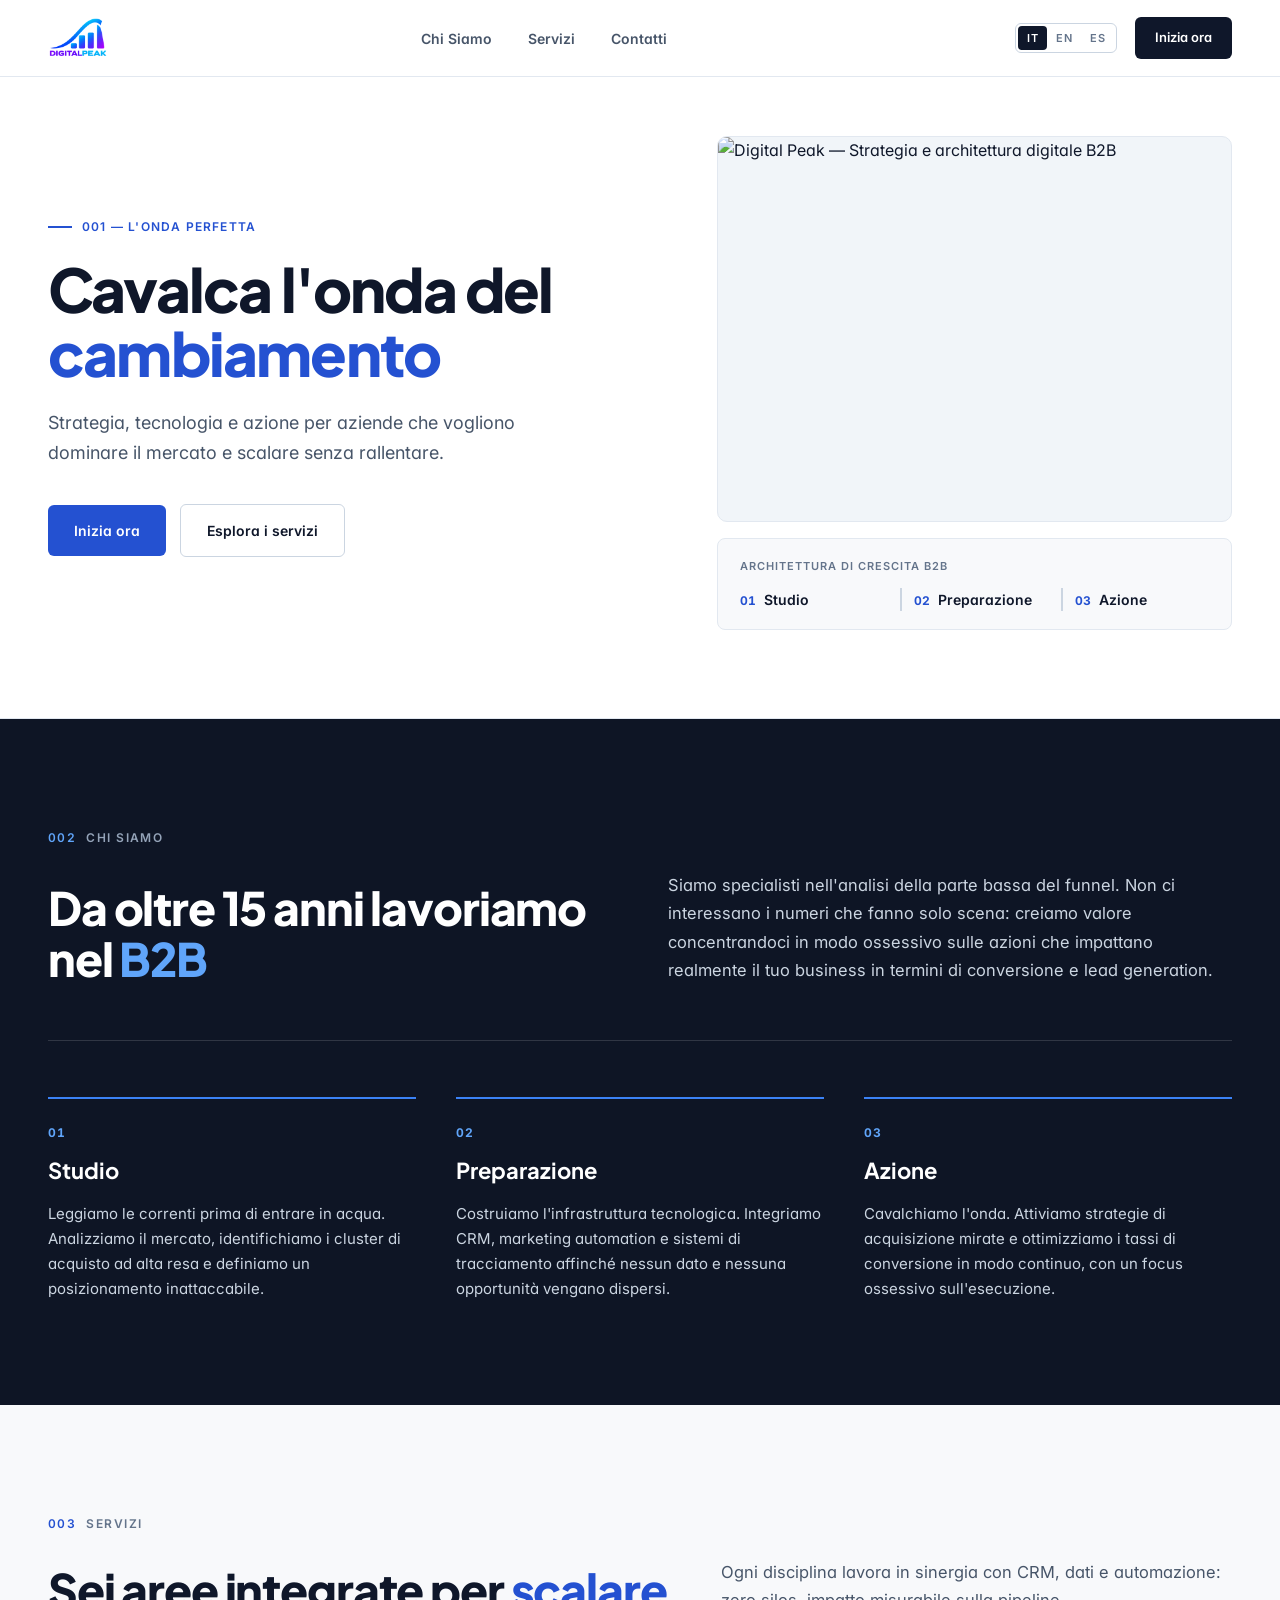
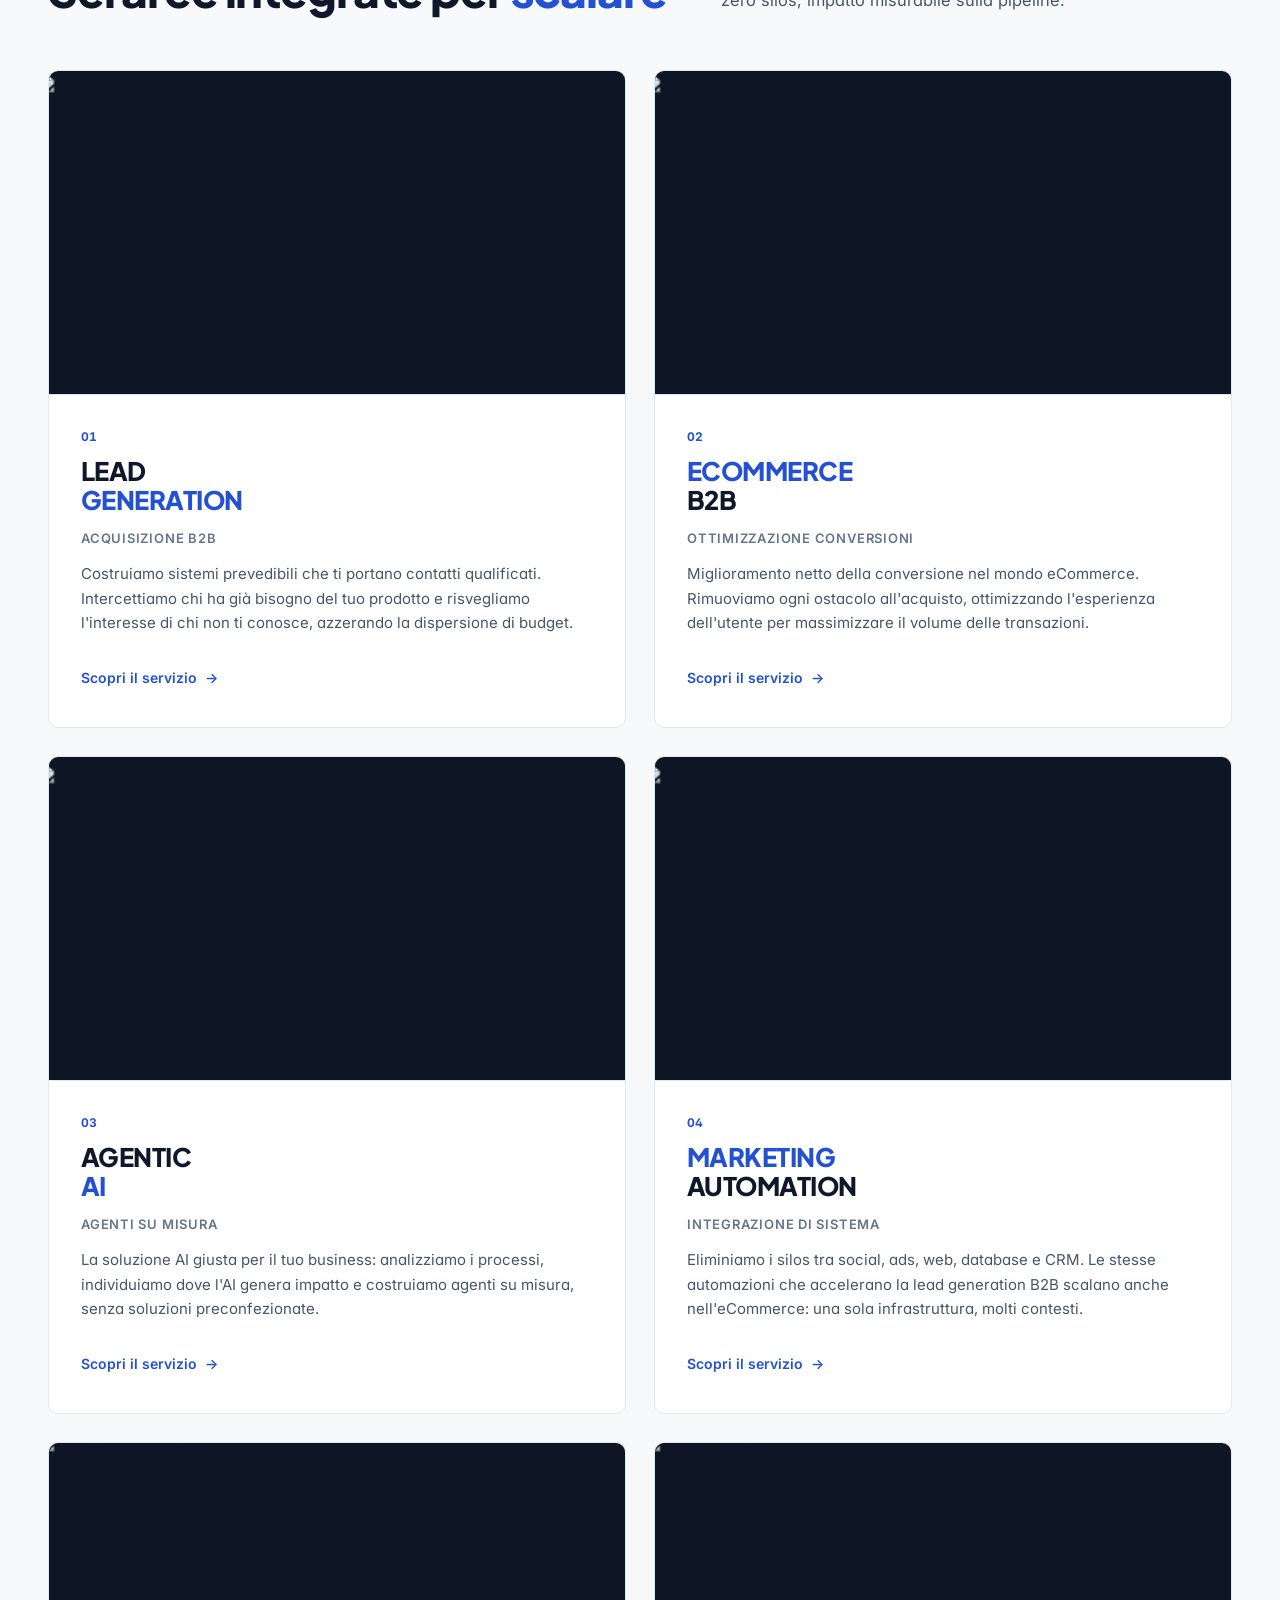
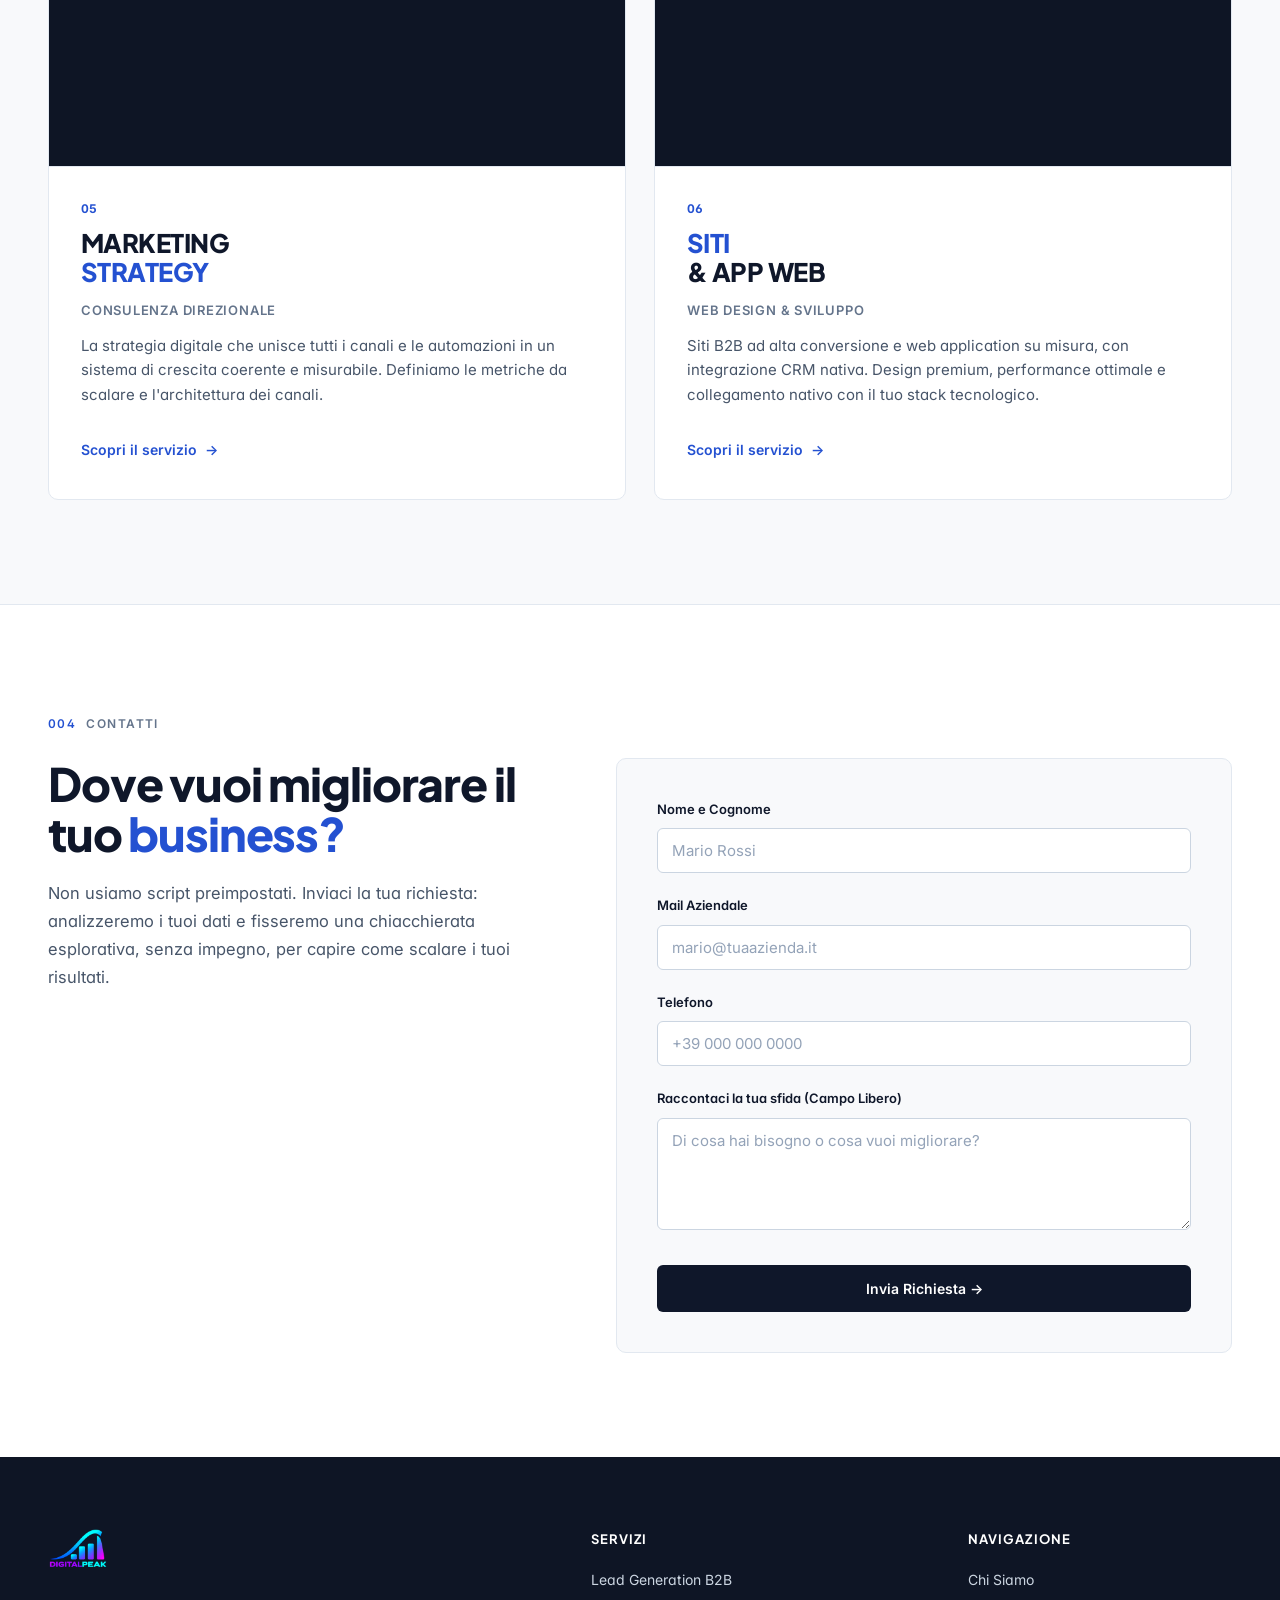
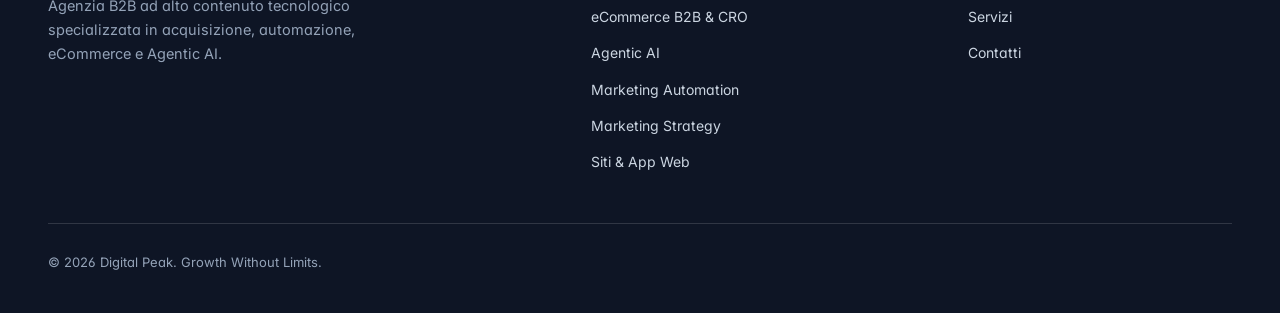
==== commit f5a7fd82: "feat: add design system A through D with multi-language support, interactive mini-games, and service" ====
--- a/index.html
+++ b/index.html
@@ -3,218 +3,305 @@
 <head>
 <meta charset="UTF-8">
 <meta name="viewport" content="width=device-width, initial-scale=1.0">
+<script src="assets/js/design-boot.js"></script>
 <title data-i18n="meta_title_home">Digital Peak — Growth Without Limits</title>
-<link href="https://fonts.googleapis.com/css2?family=Archivo+Black&family=Work+Sans:wght@400;500;600;700&display=swap" rel="stylesheet">
-<link rel="stylesheet" href="assets/css/style.css">
+<link rel="preconnect" href="https://fonts.googleapis.com">
+<link rel="preconnect" href="https://fonts.gstatic.com" crossorigin>
+<link href="https://fonts.googleapis.com/css2?family=Cormorant+Garamond:ital,wght@0,400;0,500;0,600;1,400;1,500&family=DM+Sans:wght@400;500;600;700&family=Inter:wght@400;500;600;700&family=JetBrains+Mono:wght@400;500;600&family=Plus+Jakarta+Sans:wght@500;600;700;800&family=Space+Grotesk:wght@500;600;700&display=swap" rel="stylesheet">
+<link rel="stylesheet" href="assets/css/base.css">
+<link rel="stylesheet" href="assets/css/design-a.css">
+<link rel="stylesheet" href="assets/css/design-b.css">
+<link rel="stylesheet" href="assets/css/design-c.css">
+<link rel="stylesheet" href="assets/css/design-d.css">
+<link rel="icon" type="image/x-icon" href="assets/img/favicon.ico">
+<link rel="icon" type="image/png" sizes="32x32" href="assets/img/favicon-32x32.png">
+<link rel="icon" type="image/png" sizes="16x16" href="assets/img/favicon-16x16.png">
+<link rel="apple-touch-icon" sizes="180x180" href="assets/img/apple-touch-icon.png">
 </head>
 <body>
 
-<!-- OVERLAY SCURO PER MENU MOBILE -->
 <div class="nav-overlay" id="navOverlay"></div>
 
 <!-- NAV -->
-<nav id="mainNav">
-  <a href="#" class="nav-logo" style="text-decoration:none;">
-    <img src="assets/img/DigitalPeak_Logo.png" alt="Digital Peak">
-  </a>
-
-  <ul class="nav-links" id="navLinks">
-    <li><a data-target="#about" data-i18n="nav_about">Chi Siamo</a></li>
-    <li><a data-target="#services" data-i18n="nav_services">Servizi</a></li>
-    <li><a data-target="#contact" data-i18n="nav_contact">Contatti</a></li>
-    <li><a data-target="#contact" class="nav-cta-mobile" data-i18n="nav_cta">Inizia ora</a></li>
-  </ul>
-
-  <div style="display:flex;align-items:center;gap:24px;">
-    <div class="lang-switcher" id="langSwitcher">
-      <button class="lang-btn active" data-lang="it">IT</button>
-      <button class="lang-btn" data-lang="en">EN</button>
-      <button class="lang-btn" data-lang="es">ES</button>
-    </div>
-    <a data-target="#contact" class="nav-cta" data-i18n="nav_cta">Inizia ora</a>
-    <button class="nav-toggle" id="navToggle" aria-label="Apri menu" aria-expanded="false" aria-controls="navLinks">
-      <span class="bar"></span>
-      <span class="bar"></span>
-      <span class="bar"></span>
-    </button>
+<nav id="mainNav" class="site-nav">
+  <div class="nav-inner">
+    <a href="#home" class="nav-logo" aria-label="Digital Peak Home">
+      <img src="assets/img/DigitalPeak_Logo.png" alt="Digital Peak">
+    </a>
+
+    <ul class="nav-links" id="navLinks">
+      <li><a href="#about" data-target="#about" data-i18n="nav_about">Chi Siamo</a></li>
+      <li><a href="#services" data-target="#services" data-i18n="nav_services">Servizi</a></li>
+      <li><a href="#contact" data-target="#contact" data-i18n="nav_contact">Contatti</a></li>
+      <li><a href="#contact" data-target="#contact" class="nav-cta-mobile" data-i18n="nav_cta">Inizia ora</a></li>
+    </ul>
+
+    <div class="nav-actions">
+      <div class="lang-switcher" id="langSwitcher">
+        <button type="button" class="lang-btn active" data-lang="it">IT</button>
+        <button type="button" class="lang-btn" data-lang="en">EN</button>
+        <button type="button" class="lang-btn" data-lang="es">ES</button>
+      </div>
+      <a href="#contact" data-target="#contact" class="nav-cta" data-i18n="nav_cta">Inizia ora</a>
+      <button type="button" class="nav-toggle" id="navToggle" aria-label="Apri menu" aria-expanded="false" aria-controls="navLinks">
+        <span class="bar"></span>
+        <span class="bar"></span>
+        <span class="bar"></span>
+      </button>
+    </div>
   </div>
 </nav>
 
 <!-- HERO -->
-<section class="hero" id="home">
-  <div class="hero-bg-word">PEAK</div>
-  <div class="hero-left">
-    <div class="hero-index rv-base rv-up" style="transition-delay: 0.8s;" data-i18n="hero_eyebrow">001 — L'onda perfetta</div>
-    <h1 class="hero-title rv-base rv-up" style="transition-delay: 0.9s;" data-i18n="hero_title">Cavalca l'onda del<br><span class="accent">cambiamento</span></h1>
-  </div>
-  <div class="hero-right">
-    <p class="hero-sub rv-base rv-up" style="transition-delay: 1.0s;" data-i18n="hero_sub">Strategia, tecnologia e azione per aziende che vogliono dominare il mercato e scalare senza rallentare.</p>
+<header class="hero" id="home">
+  <div class="hero-bg-layer" aria-hidden="true"></div>
+  <div class="container hero-grid">
+    <div class="hero-copy">
+      <div class="hero-index" data-i18n="hero_eyebrow">001 — L'onda perfetta</div>
+      <h1 class="hero-title" data-i18n="hero_title">Cavalca l'onda del<br><span class="accent">cambiamento</span></h1>
+      <p class="hero-sub" data-i18n="hero_sub">Strategia, tecnologia e azione per aziende che vogliono dominare il mercato e scalare senza rallentare.</p>
+      <div class="hero-actions">
+        <a href="#contact" data-target="#contact" class="btn-primary" data-i18n="nav_cta">Inizia ora</a>
+        <a href="#services" data-target="#services" class="btn-secondary" data-i18n="hero_explore">Esplora i servizi</a>
+      </div>
+    </div>
+
+    <div class="hero-visual">
+      <div class="hero-photo-frame">
+        <img src="https://images.unsplash.com/photo-1497366216548-37526070297c?auto=format&fit=crop&q=80&w=1400" alt="Digital Peak — Strategia e architettura digitale B2B" class="hero-photo">
+      </div>
+      <div class="hero-pillars-card">
+        <span class="hero-pillars-kicker" data-i18n="hero_pillar_label">Architettura di crescita B2B</span>
+        <ol class="hero-pillars-list">
+          <li><span class="pillar-idx">01</span><span class="pillar-name" data-i18n="method_1_title">Studio</span></li>
+          <li><span class="pillar-idx">02</span><span class="pillar-name" data-i18n="method_2_title">Preparazione</span></li>
+          <li><span class="pillar-idx">03</span><span class="pillar-name" data-i18n="method_3_title">Azione</span></li>
+        </ol>
+      </div>
+    </div>
+  </div>
+</header>
+
+<!-- CHI SIAMO & METODO -->
+<section class="section about-section" id="about">
+  <div class="container">
+    <div class="section-eye" data-i18n="about_eye"><span class="eye-num">002</span> Chi Siamo</div>
+
+    <div class="about-header rv-base rv-up">
+      <h2 class="big-title" data-i18n="about_title">Da oltre 15 anni lavoriamo nel <span class="cy">B2B</span></h2>
+      <p class="body-text" data-i18n="about_p">Siamo specialisti nell'analisi della parte bassa del funnel. Non ci interessano i numeri che fanno solo scena: creiamo valore concentrandoci in modo ossessivo sulle azioni che impattano realmente il tuo business in termini di conversione e lead generation.</p>
+    </div>
+
+    <div class="method-grid rv-trigger">
+      <article class="method-col rv-child">
+        <span class="method-num">01</span>
+        <h3 class="method-title" data-i18n="method_1_title">Studio</h3>
+        <p class="method-text" data-i18n="method_1_text">Leggiamo le correnti prima di entrare in acqua. Analizziamo il mercato, identifichiamo i cluster di acquisto ad alta resa e definiamo un posizionamento inattaccabile.</p>
+      </article>
+      <article class="method-col rv-child">
+        <span class="method-num">02</span>
+        <h3 class="method-title" data-i18n="method_2_title">Preparazione</h3>
+        <p class="method-text" data-i18n="method_2_text">Costruiamo l'infrastruttura tecnologica. Integriamo CRM, marketing automation e sistemi di tracciamento affinché nessun dato e nessuna opportunità vengano dispersi.</p>
+      </article>
+      <article class="method-col rv-child">
+        <span class="method-num">03</span>
+        <h3 class="method-title" data-i18n="method_3_title">Azione</h3>
+        <p class="method-text" data-i18n="method_3_text">Cavalchiamo l'onda. Attiviamo strategie di acquisizione mirate e ottimizziamo i tassi di conversione in modo continuo, con un focus ossessivo sull'esecuzione.</p>
+      </article>
+    </div>
   </div>
 </section>
 
-<!-- CHI SIAMO & METODO -->
-<section class="section section-dark" id="about">
-  <div class="section-eye" data-i18n="about_eye"><span class="eye-num">002</span> Chi Siamo</div>
-
-  <div class="rv-base rv-up">
-    <h2 class="big-title" data-i18n="about_title">Da oltre 15 anni lavoriamo nel <span class="cy">B2B</span></h2>
-    <p class="body-text" data-i18n="about_p">Siamo specialisti nell'analisi della parte bassa del funnel. Non ci interessano i numeri che fanno solo scena: creiamo valore concentrandoci in modo ossessivo sulle azioni che impattano realmente il tuo business in termini di conversione e lead generation.</p>
-  </div>
-
-  <div class="method-grid rv-trigger">
-    <div class="method-col rv-child" style="transition-delay: 0.1s;">
-      <h3 class="method-title" data-i18n="method_1_title">Studio</h3>
-      <p class="method-text" data-i18n="method_1_text">Leggiamo le correnti prima di entrare in acqua. Analizziamo il mercato, identifichiamo i cluster di acquisto ad alta resa e definiamo un posizionamento inattaccabile.</p>
-    </div>
-    <div class="method-col rv-child" style="transition-delay: 0.3s;">
-      <h3 class="method-title" data-i18n="method_2_title">Preparazione</h3>
-      <p class="method-text" data-i18n="method_2_text">Costruiamo l'infrastruttura tecnologica. Integriamo CRM, marketing automation e sistemi di tracciamento affinché nessun dato e nessuna opportunità vengano dispersi.</p>
-    </div>
-    <div class="method-col rv-child" style="transition-delay: 0.5s;">
-      <h3 class="method-title" data-i18n="method_3_title">Azione</h3>
-      <p class="method-text" data-i18n="method_3_text">Cavalchiamo l'onda. Attiviamo strategie di acquisizione mirate e ottimizziamo i tassi di conversione in modo continuo, con un focus ossessivo sull'esecuzione.</p>
+<!-- SERVIZI -->
+<section class="section services-section" id="services">
+  <div class="container">
+    <div class="services-header rv-base rv-up">
+      <div class="section-eye" data-i18n="services_eye"><span class="eye-num">003</span> Servizi</div>
+      <div class="services-header-row">
+        <h2 class="big-title" data-i18n="services_title">Sei aree integrate per <span class="cy">scalare</span></h2>
+        <p class="body-text" data-i18n="services_sub">Ogni disciplina lavora in sinergia con CRM, dati e automazione: zero silos, impatto misurabile sulla pipeline.</p>
+      </div>
+    </div>
+
+    <div class="services-list">
+
+      <!-- 1: Lead Generation -->
+      <article class="service-card rv-base rv-up" data-service="1">
+        <div class="service-media">
+          <img src="https://images.unsplash.com/photo-1556761175-5973dc0f32e7?auto=format&fit=crop&q=80&w=1600" alt="Lead Generation B2B" class="service-img parallax-img" loading="lazy">
+        </div>
+        <div class="service-body">
+          <span class="service-num">01</span>
+          <h3 class="og-title" data-i18n="s1_heading">LEAD <br><span class="og-title-outline">GENERATION</span></h3>
+          <div class="service-meta">
+            <h4 class="og-desc-title" data-i18n="s1_title">Acquisizione B2B</h4>
+            <p class="og-desc-text" data-i18n="s1_desc">Costruiamo sistemi prevedibili che ti portano contatti qualificati. Intercettiamo chi ha già bisogno del tuo prodotto e risvegliamo l'interesse di chi non ti conosce, azzerando la dispersione di budget.</p>
+            <a href="pages/lead-generation.html" class="og-link" data-i18n="s_discover">Scopri il servizio <span>→</span></a>
+          </div>
+        </div>
+      </article>
+
+      <!-- 2: eCommerce B2B -->
+      <article class="service-card rv-base rv-up" data-service="2">
+        <div class="service-media">
+          <img src="https://images.unsplash.com/photo-1607082348824-0a96f2a4b9da?auto=format&fit=crop&q=80&w=1600" alt="eCommerce B2B & CRO" class="service-img parallax-img" loading="lazy">
+        </div>
+        <div class="service-body">
+          <span class="service-num">02</span>
+          <h3 class="og-title" data-i18n="s2_heading"><span class="og-title-outline">ECOMMERCE</span><br>B2B</h3>
+          <div class="service-meta">
+            <h4 class="og-desc-title" data-i18n="s2_title">Ottimizzazione Conversioni</h4>
+            <p class="og-desc-text" data-i18n="s2_desc">Miglioramento netto della conversione nel mondo eCommerce. Rimuoviamo ogni ostacolo all'acquisto, ottimizzando l'esperienza dell'utente per massimizzare il volume delle transazioni.</p>
+            <a href="pages/ecommerce-cro.html" class="og-link" data-i18n="s_discover">Scopri il servizio <span>→</span></a>
+          </div>
+        </div>
+      </article>
+
+      <!-- 3: Agentic AI -->
+      <article class="service-card rv-base rv-up" data-service="3">
+        <div class="service-media">
+          <img src="https://images.unsplash.com/photo-1677442135703-1787eea5ce01?auto=format&fit=crop&q=80&w=1600" alt="Agentic AI" class="service-img parallax-img" loading="lazy">
+        </div>
+        <div class="service-body">
+          <span class="service-num">03</span>
+          <h3 class="og-title" data-i18n="s3_heading">AGENTIC <br><span class="og-title-outline">AI</span></h3>
+          <div class="service-meta">
+            <h4 class="og-desc-title" data-i18n="s3_title">Agenti su Misura</h4>
+            <p class="og-desc-text" data-i18n="s3_desc">La soluzione AI giusta per il tuo business: analizziamo i processi, individuiamo dove l'AI genera impatto e costruiamo agenti su misura, senza soluzioni preconfezionate.</p>
+            <a href="pages/agentic-ai.html" class="og-link" data-i18n="s_discover">Scopri il servizio <span>→</span></a>
+          </div>
+        </div>
+      </article>
+
+      <!-- 4: Marketing Automation -->
+      <article class="service-card rv-base rv-up" data-service="4">
+        <div class="service-media">
+          <img src="https://images.unsplash.com/photo-1551288049-bebda4e38f71?auto=format&fit=crop&q=80&w=1600" alt="Marketing Automation" class="service-img parallax-img" loading="lazy">
+        </div>
+        <div class="service-body">
+          <span class="service-num">04</span>
+          <h3 class="og-title" data-i18n="s4_heading"><span class="og-title-outline">MARKETING</span><br>AUTOMATION</h3>
+          <div class="service-meta">
+            <h4 class="og-desc-title" data-i18n="s4_title">Integrazione di Sistema</h4>
+            <p class="og-desc-text" data-i18n="s4_desc">Eliminiamo i silos tra social, ads, web, database e CRM. Le stesse automazioni che accelerano la lead generation B2B scalano anche nell'eCommerce: una sola infrastruttura, molti contesti.</p>
+            <a href="pages/marketing-automation.html" class="og-link" data-i18n="s_discover">Scopri il servizio <span>→</span></a>
+          </div>
+        </div>
+      </article>
+
+      <!-- 5: Marketing Strategy -->
+      <article class="service-card rv-base rv-up" data-service="5">
+        <div class="service-media">
+          <img src="https://images.unsplash.com/photo-1460925895917-afdab827c52f?auto=format&fit=crop&q=80&w=1600" alt="Marketing Strategy" class="service-img parallax-img" loading="lazy">
+        </div>
+        <div class="service-body">
+          <span class="service-num">05</span>
+          <h3 class="og-title" data-i18n="s5_heading">MARKETING <br><span class="og-title-outline">STRATEGY</span></h3>
+          <div class="service-meta">
+            <h4 class="og-desc-title" data-i18n="s5_title">Consulenza Direzionale</h4>
+            <p class="og-desc-text" data-i18n="s5_desc">La strategia digitale che unisce tutti i canali e le automazioni in un sistema di crescita coerente e misurabile. Definiamo le metriche da scalare e l'architettura dei canali.</p>
+            <a href="pages/strategia-marketing.html" class="og-link" data-i18n="s_discover">Scopri il servizio <span>→</span></a>
+          </div>
+        </div>
+      </article>
+
+      <!-- 6: Siti & App Web -->
+      <article class="service-card rv-base rv-up" data-service="6">
+        <div class="service-media">
+          <img src="https://images.unsplash.com/photo-1547658719-da2b51169166?auto=format&fit=crop&q=80&w=1600" alt="Siti & App Web" class="service-img parallax-img" loading="lazy">
+        </div>
+        <div class="service-body">
+          <span class="service-num">06</span>
+          <h3 class="og-title" data-i18n="s6_heading"><span class="og-title-outline">SITI</span><br>&amp; APP WEB</h3>
+          <div class="service-meta">
+            <h4 class="og-desc-title" data-i18n="s6_title">Web Design &amp; Sviluppo</h4>
+            <p class="og-desc-text" data-i18n="s6_desc">Siti B2B ad alta conversione e web application su misura, con integrazione CRM nativa. Design premium, performance ottimale e collegamento nativo con il tuo stack tecnologico.</p>
+            <a href="pages/siti-web.html" class="og-link" data-i18n="s_discover">Scopri il servizio <span>→</span></a>
+          </div>
+        </div>
+      </article>
+
     </div>
   </div>
 </section>
 
-<!-- SERVIZI OGILVY STYLE -->
-<section id="services" style="background: var(--navy);">
-
-  <!-- 1: Lead Generation -->
-  <div class="og-service rv-base rv-up">
-    <div class="og-bg parallax-container">
-      <img src="https://images.unsplash.com/photo-1556761175-5973dc0f32e7?auto=format&fit=crop&q=80&w=1600" alt="Lead Generation" class="parallax-img">
-    </div>
-    <div class="og-content">
-      <h2 class="og-title" data-i18n="s1_heading">LEAD <br><span class="og-title-outline">GENERATION</span></h2>
-      <div class="og-desc-box">
-        <h3 class="og-desc-title" data-i18n="s1_title">Acquisizione B2B</h3>
-        <p class="og-desc-text" data-i18n="s1_desc">Costruiamo sistemi prevedibili che ti portano contatti qualificati. Intercettiamo chi ha già bisogno del tuo prodotto e risvegliamo l'interesse di chi non ti conosce, azzerando la dispersione di budget.</p>
-        <a href="pages/lead-generation.html" class="og-link" data-i18n="s_discover">Scopri il servizio <span>→</span></a>
-      </div>
-    </div>
-  </div>
-
-  <!-- 2: eCommerce B2B -->
-  <div class="og-service rv-base rv-up">
-    <div class="og-bg parallax-container">
-      <img src="https://images.unsplash.com/photo-1607082348824-0a96f2a4b9da?auto=format&fit=crop&q=80&w=1600" alt="eCommerce B2B" class="parallax-img">
-    </div>
-    <div class="og-content" style="align-items: flex-end; text-align: right;">
-      <h2 class="og-title" data-i18n="s2_heading"><span class="og-title-outline">ECOMMERCE</span><br>B2B</h2>
-      <div class="og-desc-box" style="text-align: left; border-left: none; border-right: 4px solid var(--cyan);">
-        <h3 class="og-desc-title" data-i18n="s2_title">Ottimizzazione Conversioni</h3>
-        <p class="og-desc-text" data-i18n="s2_desc">Miglioramento netto della conversione nel mondo eCommerce. Rimuoviamo ogni ostacolo all'acquisto, ottimizzando l'esperienza dell'utente per massimizzare il volume delle transazioni.</p>
-        <a href="pages/ecommerce-cro.html" class="og-link" data-i18n="s_discover">Scopri il servizio <span>→</span></a>
-      </div>
-    </div>
-  </div>
-
-  <!-- 3: Agentic AI -->
-  <div class="og-service rv-base rv-up">
-    <div class="og-bg parallax-container">
-      <img src="https://images.unsplash.com/photo-1677442135703-1787eea5ce01?auto=format&fit=crop&q=80&w=1600" alt="Agentic AI" class="parallax-img">
-    </div>
-    <div class="og-content">
-      <h2 class="og-title" data-i18n="s3_heading">AGENTIC <br><span class="og-title-outline">AI</span></h2>
-      <div class="og-desc-box">
-        <h3 class="og-desc-title" data-i18n="s3_title">Agenti su Misura</h3>
-        <p class="og-desc-text" data-i18n="s3_desc">La soluzione AI giusta per il tuo business: analizziamo i processi, individuiamo dove l'AI genera impatto e costruiamo agenti su misura, senza soluzioni preconfezionate.</p>
-        <a href="pages/agentic-ai.html" class="og-link" data-i18n="s_discover">Scopri il servizio <span>→</span></a>
-      </div>
-    </div>
-  </div>
-
-  <!-- 4: Marketing Automation -->
-  <div class="og-service rv-base rv-up">
-    <div class="og-bg parallax-container">
-      <img src="https://images.unsplash.com/photo-1551288049-bebda4e38f71?auto=format&fit=crop&q=80&w=1600" alt="Marketing Automation" class="parallax-img">
-    </div>
-    <div class="og-content" style="align-items: flex-end; text-align: right;">
-      <h2 class="og-title" data-i18n="s4_heading"><span class="og-title-outline">MARKETING</span><br>AUTOMATION</h2>
-      <div class="og-desc-box" style="text-align: left; border-left: none; border-right: 4px solid var(--violet);">
-        <h3 class="og-desc-title" data-i18n="s4_title">Integrazione di Sistema</h3>
-        <p class="og-desc-text" data-i18n="s4_desc">Eliminiamo i silos tra social, ads, web, database e CRM. Le stesse automazioni che accelerano la lead generation B2B scalano anche nell'eCommerce: una sola infrastruttura, molti contesti.</p>
-        <a href="pages/marketing-automation.html" class="og-link" data-i18n="s_discover">Scopri il servizio <span>→</span></a>
-      </div>
-    </div>
-  </div>
-
-  <!-- 5: Marketing Strategy -->
-  <div class="og-service rv-base rv-up">
-    <div class="og-bg parallax-container">
-      <img src="https://images.unsplash.com/photo-1460925895917-afdab827c52f?auto=format&fit=crop&q=80&w=1600" alt="Marketing Strategy" class="parallax-img">
-    </div>
-    <div class="og-content">
-      <h2 class="og-title" data-i18n="s5_heading">MARKETING <br><span class="og-title-outline">STRATEGY</span></h2>
-      <div class="og-desc-box">
-        <h3 class="og-desc-title" data-i18n="s5_title">Consulenza Direzionale</h3>
-        <p class="og-desc-text" data-i18n="s5_desc">La strategia digitale che unisce tutti i canali e le automazioni in un sistema di crescita coerente e misurabile. Definiamo le metriche da scalare e l'architettura dei canali.</p>
-        <a href="pages/strategia-marketing.html" class="og-link" data-i18n="s_discover">Scopri il servizio <span>→</span></a>
-      </div>
-    </div>
-  </div>
-
-  <!-- 6: Siti & App Web -->
-  <div class="og-service rv-base rv-up">
-    <div class="og-bg parallax-container">
-      <img src="https://images.unsplash.com/photo-1547658719-da2b51169166?auto=format&fit=crop&q=80&w=1600" alt="Siti & App Web" class="parallax-img">
-    </div>
-    <div class="og-content" style="align-items: flex-end; text-align: right;">
-      <h2 class="og-title" data-i18n="s6_heading"><span class="og-title-outline">SITI</span><br>& APP WEB</h2>
-      <div class="og-desc-box" style="text-align: left; border-left: none; border-right: 4px solid var(--cyan);">
-        <h3 class="og-desc-title" data-i18n="s6_title">Web Design & Sviluppo</h3>
-        <p class="og-desc-text" data-i18n="s6_desc">Siti B2B ad alta conversione e web application su misura, con integrazione CRM nativa. Design premium, performance ottimale e collegamento nativo con il tuo stack tecnologico.</p>
-        <a href="pages/siti-web.html" class="og-link" data-i18n="s_discover">Scopri il servizio <span>→</span></a>
-      </div>
-    </div>
-  </div>
-
+<!-- CONTACT FORM -->
+<section class="section contact-section" id="contact">
+  <div class="container">
+    <div class="section-eye" data-i18n="contact_eye"><span class="eye-num">004</span> Contatti</div>
+
+    <div class="ct-layout">
+      <div class="ct-copy rv-base rv-up">
+        <h2 class="big-title" data-i18n="contact_title">Dove vuoi migliorare il tuo <span class="cy">business?</span></h2>
+        <p class="body-text" data-i18n="contact_sub">Non usiamo script preimpostati. Inviaci la tua richiesta: analizzeremo i tuoi dati e fisseremo una chiacchierata esplorativa, senza impegno, per capire come scalare i tuoi risultati.</p>
+      </div>
+
+      <div class="ct-form-wrap rv-base rv-up">
+        <form id="contactForm" class="contact-form">
+          <div class="f-group">
+            <label class="f-label" for="dp-name" data-i18n="form_name">Nome e Cognome</label>
+            <input type="text" id="dp-name" class="f-input" name="name" placeholder="Mario Rossi" required>
+          </div>
+          <div class="f-group">
+            <label class="f-label" for="dp-email" data-i18n="form_email">Mail Aziendale</label>
+            <input type="email" id="dp-email" class="f-input" name="email" placeholder="mario@tuaazienda.it" required>
+          </div>
+          <div class="f-group">
+            <label class="f-label" for="dp-phone" data-i18n="form_phone">Telefono</label>
+            <input type="tel" id="dp-phone" class="f-input" name="phone" placeholder="+39 000 000 0000">
+          </div>
+          <div class="f-group">
+            <label class="f-label" for="dp-message" data-i18n="form_message">Raccontaci la tua sfida (Campo Libero)</label>
+            <textarea id="dp-message" class="f-input" name="message" placeholder="Di cosa hai bisogno o cosa vuoi migliorare?" required></textarea>
+          </div>
+          <button type="submit" class="btn-submit" data-i18n="form_submit">Invia Richiesta →</button>
+          <div class="form-feedback" id="formFeedback" style="display: none;" role="status" aria-live="polite"></div>
+        </form>
+      </div>
+    </div>
+  </div>
 </section>
 
-<!-- CONTACT FORM -->
-<section class="section section-dark" id="contact">
-  <div class="section-eye" data-i18n="contact_eye"><span class="eye-num">004</span> Contatti</div>
-
-  <div class="ct-layout">
-    <div class="rv-base rv-up">
-      <h2 class="big-title" data-i18n="contact_title">Dove vuoi migliorare il tuo <span class="cy">business?</span></h2>
-      <p class="body-text" data-i18n="contact_sub">Non usiamo script preimpostati. Inviaci la tua richiesta: analizzeremo i tuoi dati e fisseremo una chiacchierata esplorativa, senza impegno, per capire come scalare i tuoi risultati.</p>
-    </div>
-
-    <div class="rv-base rv-up" style="transition-delay: 0.2s;">
-      <form id="contactForm" style="background: rgba(255,255,255,0.02); padding: 40px; border-radius: 8px; border: 1px solid var(--line-light);">
-        <div class="f-group">
-          <label class="f-label" data-i18n="form_name">Nome e Cognome</label>
-          <input type="text" class="f-input" name="name" placeholder="Mario Rossi" required>
-        </div>
-        <div class="f-group">
-          <label class="f-label" data-i18n="form_email">Mail Aziendale</label>
-          <input type="email" class="f-input" name="email" placeholder="mario@tuaazienda.it" required>
-        </div>
-        <div class="f-group">
-          <label class="f-label" data-i18n="form_phone">Telefono</label>
-          <input type="tel" class="f-input" name="phone" placeholder="+39 000 000 0000">
-        </div>
-        <div class="f-group">
-          <label class="f-label" data-i18n="form_message">Raccontaci la tua sfida (Campo Libero)</label>
-          <textarea class="f-input" name="message" placeholder="Di cosa hai bisogno o cosa vuoi migliorare?" required></textarea>
-        </div>
-        <button type="submit" class="btn-submit" data-i18n="form_submit">Invia Richiesta →</button>
-        <div class="form-feedback" id="formFeedback" style="display: none;"></div>
-      </form>
-    </div>
-  </div>
-</section>
-
 <!-- FOOTER -->
-<footer style="background: var(--navy-2); padding: 60px; border-top: 1px solid var(--line-light);">
-  <div style="display: flex; justify-content: space-between; align-items: center; max-width: 1400px; margin: 0 auto;">
-    <img src="assets/img/DigitalPeak_Logo.png" alt="Digital Peak" style="height: 40px; width: auto; object-fit: contain;">
-    <div style="color: var(--gray-2); font-size: 13px;" data-i18n="footer_copy">© 2026 Digital Peak. Growth Without Limits.</div>
+<footer class="site-footer">
+  <div class="container">
+    <div class="footer-grid">
+      <div class="footer-brand">
+        <a href="#home" class="footer-logo" aria-label="Digital Peak">
+          <img src="assets/img/DigitalPeak_Logo.png" alt="Digital Peak">
+        </a>
+        <p class="footer-tagline" data-i18n="footer_tagline">Agenzia B2B ad alto contenuto tecnologico specializzata in acquisizione, automazione, eCommerce e Agentic AI.</p>
+      </div>
+      <div class="footer-col">
+        <h3 class="footer-heading" data-i18n="footer_services">Servizi</h3>
+        <ul class="footer-list">
+          <li><a href="pages/lead-generation.html" data-i18n="nav_s1">Lead Generation B2B</a></li>
+          <li><a href="pages/ecommerce-cro.html" data-i18n="nav_s2">eCommerce B2B &amp; CRO</a></li>
+          <li><a href="pages/agentic-ai.html" data-i18n="nav_s3">Agentic AI</a></li>
+          <li><a href="pages/marketing-automation.html" data-i18n="nav_s4">Marketing Automation</a></li>
+          <li><a href="pages/strategia-marketing.html" data-i18n="nav_s5">Marketing Strategy</a></li>
+          <li><a href="pages/siti-web.html" data-i18n="nav_s6">Siti &amp; App Web</a></li>
+        </ul>
+      </div>
+      <div class="footer-col">
+        <h3 class="footer-heading" data-i18n="footer_nav">Navigazione</h3>
+        <ul class="footer-list">
+          <li><a href="#about" data-target="#about" data-i18n="nav_about">Chi Siamo</a></li>
+          <li><a href="#services" data-target="#services" data-i18n="nav_services">Servizi</a></li>
+          <li><a href="#contact" data-target="#contact" data-i18n="nav_contact">Contatti</a></li>
+        </ul>
+      </div>
+    </div>
+    <div class="footer-bottom">
+      <div class="footer-copy" data-i18n="footer_copy">© 2026 Digital Peak. Growth Without Limits.</div>
+    </div>
   </div>
 </footer>
 
+<script src="assets/js/d/world.js"></script>
+<script src="assets/js/d/audio.js"></script>
+<script src="assets/js/d/surf-game.js"></script>
+<script src="assets/js/d/design-d.js"></script>
 <script src="assets/js/i18n.js"></script>
 <script src="assets/js/main.js"></script>
 </body>
--- a/assets/css/base.css
+++ b/assets/css/base.css
@@ -0,0 +1,174 @@
+/* ─────────────────────────────────────────────────────────────────────────
+   base.css — Digital Peak
+   Reset, strutturazione base, accessibilità, reveal e stati form condivisi.
+   Tutti gli stili tematici e di layout vivono in design-a.css / b / c.
+   ───────────────────────────────────────────────────────────────────────── */
+
+*,
+*::before,
+*::after {
+  margin: 0;
+  padding: 0;
+  box-sizing: border-box;
+}
+
+html {
+  scroll-behavior: auto;
+  overflow-x: clip;
+  -webkit-text-size-adjust: 100%;
+}
+
+body {
+  overflow-x: clip;
+  -webkit-font-smoothing: antialiased;
+  -moz-osx-font-smoothing: grayscale;
+  text-rendering: optimizeLegibility;
+}
+
+img {
+  max-width: 100%;
+  display: block;
+}
+
+button,
+input,
+textarea {
+  font-family: inherit;
+}
+
+section[id],
+header[id],
+footer[id] {
+  scroll-margin-top: 96px;
+}
+
+.container {
+  width: 100%;
+  max-width: 1320px;
+  margin: 0 auto;
+}
+
+/* Impedisce espansione oltre la colonna su grid e flex */
+.hero-copy,
+.hero-visual,
+.service-card,
+.service-body,
+.service-media,
+.method-col,
+.ct-copy,
+.ct-form-wrap,
+.svc-hero-content,
+.svc-hero-media,
+.svc-card {
+  min-width: 0;
+}
+
+/* Controlli menu mobile nascosti di default su desktop */
+.nav-toggle {
+  display: none;
+  flex-direction: column;
+  justify-content: center;
+  align-items: center;
+  gap: 5px;
+  width: 42px;
+  height: 42px;
+  background: transparent;
+  border: none;
+  cursor: pointer;
+  z-index: 1002;
+  flex-shrink: 0;
+  border-radius: 8px;
+}
+
+.nav-toggle .bar {
+  width: 22px;
+  height: 2px;
+  transition: transform 0.25s cubic-bezier(0.22, 1, 0.36, 1), opacity 0.2s ease;
+}
+
+.nav-toggle.open .bar:nth-child(1) {
+  transform: translateY(7px) rotate(45deg);
+}
+
+.nav-toggle.open .bar:nth-child(2) {
+  opacity: 0;
+}
+
+.nav-toggle.open .bar:nth-child(3) {
+  transform: translateY(-7px) rotate(-45deg);
+}
+
+.nav-overlay {
+  display: none;
+}
+
+.nav-cta-mobile {
+  display: none;
+}
+
+/* ─── SCROLL REVEAL ─── */
+.rv-base {
+  opacity: 0;
+  transition:
+    opacity 0.55s cubic-bezier(0.22, 1, 0.36, 1),
+    transform 0.55s cubic-bezier(0.22, 1, 0.36, 1);
+}
+
+.rv-up {
+  transform: translateY(16px);
+}
+
+.rv-base.in {
+  opacity: 1;
+  transform: translateY(0);
+}
+
+.rv-trigger .rv-child {
+  opacity: 0;
+  transform: translateY(16px);
+  transition:
+    opacity 0.5s cubic-bezier(0.22, 1, 0.36, 1),
+    transform 0.5s cubic-bezier(0.22, 1, 0.36, 1);
+}
+
+.rv-trigger .rv-child:nth-child(2) {
+  transition-delay: 0.08s;
+}
+
+.rv-trigger .rv-child:nth-child(3) {
+  transition-delay: 0.16s;
+}
+
+.rv-trigger.in .rv-child {
+  opacity: 1;
+  transform: translateY(0);
+}
+
+/* ─── FEEDBACK FORM CONTATTI ─── */
+.form-feedback {
+  margin-top: 20px;
+  padding: 14px 18px;
+  border-radius: 6px;
+  font-size: 14px;
+  line-height: 1.5;
+  font-weight: 500;
+  display: flex;
+  align-items: center;
+  gap: 10px;
+}
+
+@media (prefers-reduced-motion: reduce) {
+  *,
+  *::before,
+  *::after {
+    animation-duration: 0.01ms !important;
+    animation-iteration-count: 1 !important;
+    transition-duration: 0.01ms !important;
+  }
+
+  .rv-base,
+  .rv-trigger .rv-child {
+    opacity: 1 !important;
+    transform: none !important;
+  }
+}
--- a/assets/css/design-a.css
+++ b/assets/css/design-a.css
@@ -0,0 +1,1217 @@
+/* ─────────────────────────────────────────────────────────────────────────
+   design-a.css — VERSIONE A: PREMIUM CORPORATE
+   Identità istituzionale autorevole, griglie nitide, chiarezza B2B.
+   Tipografia: Plus Jakarta Sans + Inter
+   ───────────────────────────────────────────────────────────────────────── */
+
+html[data-design="A"] {
+  --a-bg: #F8F9FB;
+  --a-surface: #FFFFFF;
+  --a-surface-soft: #F1F5F9;
+  --a-ink: #0F172A;
+  --a-navy: #0E1525;
+  --a-navy-2: #162036;
+  --a-muted: #475569;
+  --a-meta: #64748B;
+  --a-cobalt: #2451D1;
+  --a-cobalt-hover: #1B3FB0;
+  --a-cobalt-soft: #EEF2FF;
+  --a-indigo: #5B3CE6;
+  --a-teal: #0F766E;
+  --a-teal-soft: #ECFDF5;
+  --a-line: #E2E8F0;
+  --a-line-strong: #CBD5E1;
+  --a-line-dark: rgba(255, 255, 255, 0.14);
+  --a-ease: cubic-bezier(0.22, 1, 0.36, 1);
+}
+
+html[data-design="A"] body {
+  font-family: 'Inter', -apple-system, BlinkMacSystemFont, sans-serif;
+  background: var(--a-bg);
+  color: var(--a-ink);
+  font-size: 16px;
+  line-height: 1.65;
+  font-feature-settings: "cv02", "cv03", "cv04", "cv11";
+}
+
+html[data-design="A"] :focus-visible {
+  outline: 2px solid var(--a-cobalt);
+  outline-offset: 3px;
+}
+
+/* ─── NAVBAR CORPORATE ─── */
+html[data-design="A"] .site-nav {
+  position: fixed;
+  top: 0;
+  left: 0;
+  right: 0;
+  z-index: 1000;
+  padding: 0 48px;
+  background: rgba(255, 255, 255, 0.94);
+  backdrop-filter: blur(12px);
+  -webkit-backdrop-filter: blur(12px);
+  border-bottom: 1px solid var(--a-line);
+  transition: background 0.2s var(--a-ease), box-shadow 0.2s var(--a-ease);
+}
+
+html[data-design="A"] .site-nav.scrolled {
+  background: rgba(255, 255, 255, 0.98);
+  box-shadow: 0 4px 20px rgba(15, 23, 42, 0.05);
+}
+
+html[data-design="A"] .nav-inner {
+  max-width: 1320px;
+  margin: 0 auto;
+  height: 76px;
+  display: flex;
+  align-items: center;
+  justify-content: space-between;
+  gap: 28px;
+  transition: height 0.2s var(--a-ease);
+}
+
+html[data-design="A"] .site-nav.scrolled .nav-inner {
+  height: 66px;
+}
+
+html[data-design="A"] .nav-logo {
+  display: inline-flex;
+  align-items: center;
+  text-decoration: none;
+  flex-shrink: 0;
+}
+
+html[data-design="A"] .nav-logo img {
+  height: 40px;
+  width: auto;
+  object-fit: contain;
+}
+
+html[data-design="A"] .nav-links {
+  display: flex;
+  align-items: center;
+  gap: 36px;
+  list-style: none;
+}
+
+html[data-design="A"] .nav-links a {
+  font-size: 14px;
+  font-weight: 600;
+  color: var(--a-muted);
+  text-decoration: none;
+  cursor: pointer;
+  transition: color 0.16s var(--a-ease);
+}
+
+html[data-design="A"] .nav-links a:hover {
+  color: var(--a-ink);
+}
+
+html[data-design="A"] .nav-actions {
+  display: flex;
+  align-items: center;
+  gap: 18px;
+  flex-shrink: 0;
+}
+
+html[data-design="A"] .lang-switcher {
+  display: inline-flex;
+  align-items: center;
+  border: 1px solid var(--a-line-strong);
+  border-radius: 6px;
+  padding: 2px;
+  background: var(--a-surface);
+}
+
+html[data-design="A"] .lang-btn {
+  background: transparent;
+  border: none;
+  color: var(--a-meta);
+  font-size: 11px;
+  font-weight: 600;
+  letter-spacing: 0.04em;
+  padding: 5px 9px;
+  border-radius: 4px;
+  cursor: pointer;
+  transition: background 0.16s ease, color 0.16s ease;
+}
+
+html[data-design="A"] .lang-btn:hover {
+  color: var(--a-ink);
+}
+
+html[data-design="A"] .lang-btn.active {
+  background: var(--a-ink);
+  color: #FFFFFF;
+}
+
+html[data-design="A"] .nav-cta {
+  display: inline-flex;
+  align-items: center;
+  justify-content: center;
+  padding: 10px 20px;
+  background: var(--a-ink);
+  color: #FFFFFF;
+  border-radius: 6px;
+  font-size: 13px;
+  font-weight: 600;
+  text-decoration: none;
+  white-space: nowrap;
+  cursor: pointer;
+  transition: background 0.18s var(--a-ease), transform 0.14s var(--a-ease);
+}
+
+html[data-design="A"] .nav-cta:hover {
+  background: var(--a-cobalt);
+}
+
+html[data-design="A"] .nav-cta:active {
+  transform: scale(0.985);
+}
+
+html[data-design="A"] .nav-toggle .bar {
+  background: var(--a-ink);
+}
+
+/* ─── HERO HOMEPAGE A ─── */
+html[data-design="A"] .hero {
+  background: var(--a-surface);
+  border-bottom: 1px solid var(--a-line);
+  padding: 136px 48px 88px;
+}
+
+html[data-design="A"] .hero-bg-layer {
+  display: none;
+}
+
+html[data-design="A"] .hero-grid {
+  display: grid;
+  grid-template-columns: 1.08fr 0.92fr;
+  gap: 64px;
+  align-items: center;
+}
+
+html[data-design="A"] .hero-index {
+  display: inline-flex;
+  align-items: center;
+  gap: 10px;
+  font-size: 12px;
+  font-weight: 600;
+  letter-spacing: 0.1em;
+  text-transform: uppercase;
+  color: var(--a-cobalt);
+  margin-bottom: 20px;
+}
+
+html[data-design="A"] .hero-index::before {
+  content: '';
+  width: 24px;
+  height: 2px;
+  background: var(--a-cobalt);
+}
+
+html[data-design="A"] .hero-title {
+  font-family: 'Plus Jakarta Sans', sans-serif;
+  font-size: clamp(38px, 4.7vw, 62px);
+  font-weight: 800;
+  line-height: 1.06;
+  letter-spacing: -0.03em;
+  color: var(--a-ink);
+  margin-bottom: 24px;
+  overflow-wrap: break-word;
+}
+
+html[data-design="A"] .hero-title .accent {
+  color: var(--a-cobalt);
+}
+
+html[data-design="A"] .hero-sub {
+  font-size: 18px;
+  line-height: 1.65;
+  color: var(--a-muted);
+  max-width: 540px;
+  margin-bottom: 36px;
+}
+
+html[data-design="A"] .hero-actions {
+  display: flex;
+  flex-wrap: wrap;
+  align-items: center;
+  gap: 14px;
+}
+
+html[data-design="A"] .btn-primary,
+html[data-design="A"] .btn-secondary {
+  display: inline-flex;
+  align-items: center;
+  justify-content: center;
+  padding: 14px 26px;
+  border-radius: 6px;
+  font-size: 14px;
+  font-weight: 600;
+  text-decoration: none;
+  cursor: pointer;
+  transition: background 0.18s var(--a-ease), border-color 0.18s var(--a-ease), color 0.18s var(--a-ease), transform 0.14s var(--a-ease);
+}
+
+html[data-design="A"] .btn-primary {
+  background: var(--a-cobalt);
+  color: #FFFFFF;
+}
+
+html[data-design="A"] .btn-primary:hover {
+  background: var(--a-cobalt-hover);
+}
+
+html[data-design="A"] .btn-secondary {
+  background: var(--a-surface);
+  color: var(--a-ink);
+  border: 1px solid var(--a-line-strong);
+}
+
+html[data-design="A"] .btn-secondary:hover {
+  background: var(--a-surface-soft);
+  border-color: var(--a-ink);
+}
+
+html[data-design="A"] .btn-primary:active,
+html[data-design="A"] .btn-secondary:active {
+  transform: scale(0.985);
+}
+
+html[data-design="A"] .hero-visual {
+  display: flex;
+  flex-direction: column;
+  gap: 16px;
+}
+
+html[data-design="A"] .hero-photo-frame {
+  border-radius: 10px;
+  overflow: hidden;
+  border: 1px solid var(--a-line);
+  aspect-ratio: 4 / 3;
+  background: var(--a-surface-soft);
+}
+
+html[data-design="A"] .hero-photo {
+  width: 100%;
+  height: 100%;
+  object-fit: cover;
+}
+
+html[data-design="A"] .hero-pillars-card {
+  background: var(--a-bg);
+  border: 1px solid var(--a-line);
+  border-radius: 8px;
+  padding: 18px 22px;
+}
+
+html[data-design="A"] .hero-pillars-kicker {
+  display: block;
+  font-size: 11px;
+  font-weight: 600;
+  letter-spacing: 0.09em;
+  text-transform: uppercase;
+  color: var(--a-meta);
+  margin-bottom: 12px;
+}
+
+html[data-design="A"] .hero-pillars-list {
+  list-style: none;
+  display: grid;
+  grid-template-columns: repeat(3, 1fr);
+  gap: 12px;
+}
+
+html[data-design="A"] .hero-pillars-list li {
+  display: flex;
+  align-items: baseline;
+  gap: 8px;
+  padding-left: 12px;
+  border-left: 2px solid var(--a-line-strong);
+}
+
+html[data-design="A"] .hero-pillars-list li:first-child {
+  padding-left: 0;
+  border-left: none;
+}
+
+html[data-design="A"] .pillar-idx {
+  font-size: 12px;
+  font-weight: 700;
+  color: var(--a-cobalt);
+  font-variant-numeric: tabular-nums;
+}
+
+html[data-design="A"] .pillar-name {
+  font-size: 14px;
+  font-weight: 600;
+  color: var(--a-ink);
+}
+
+/* ─── SEZIONI BASE & CHI SIAMO ─── */
+html[data-design="A"] .section {
+  padding: 104px 48px;
+}
+
+html[data-design="A"] .section-eye {
+  display: inline-flex;
+  align-items: center;
+  gap: 10px;
+  font-size: 12px;
+  font-weight: 600;
+  letter-spacing: 0.12em;
+  text-transform: uppercase;
+  color: var(--a-meta);
+  margin-bottom: 24px;
+}
+
+html[data-design="A"] .section-eye .eye-num {
+  color: var(--a-cobalt);
+  font-variant-numeric: tabular-nums;
+}
+
+html[data-design="A"] .big-title {
+  font-family: 'Plus Jakarta Sans', sans-serif;
+  font-size: clamp(32px, 3.6vw, 48px);
+  font-weight: 800;
+  line-height: 1.1;
+  letter-spacing: -0.025em;
+  color: var(--a-ink);
+  overflow-wrap: break-word;
+}
+
+html[data-design="A"] .big-title .cy {
+  color: var(--a-cobalt);
+}
+
+html[data-design="A"] .body-text {
+  font-size: 16.5px;
+  line-height: 1.7;
+  color: var(--a-muted);
+}
+
+/* Fascia scura istituzionale Chi Siamo */
+html[data-design="A"] .about-section {
+  background: var(--a-navy);
+  color: #FFFFFF;
+}
+
+html[data-design="A"] .about-section .section-eye {
+  color: #94A3B8;
+}
+
+html[data-design="A"] .about-section .section-eye .eye-num {
+  color: #60A5FA;
+}
+
+html[data-design="A"] .about-header {
+  display: grid;
+  grid-template-columns: 1fr 1fr;
+  gap: 56px;
+  align-items: end;
+  padding-bottom: 56px;
+  border-bottom: 1px solid var(--a-line-dark);
+}
+
+html[data-design="A"] .about-section .big-title {
+  color: #FFFFFF;
+}
+
+html[data-design="A"] .about-section .big-title .cy {
+  color: #60A5FA;
+}
+
+html[data-design="A"] .about-section .body-text {
+  color: #CBD5E1;
+}
+
+html[data-design="A"] .method-grid {
+  display: grid;
+  grid-template-columns: repeat(3, 1fr);
+  gap: 40px;
+  margin-top: 56px;
+}
+
+html[data-design="A"] .method-col {
+  border-top: 2px solid #3B82F6;
+  padding-top: 24px;
+}
+
+html[data-design="A"] .method-num {
+  display: block;
+  font-size: 12px;
+  font-weight: 700;
+  letter-spacing: 0.08em;
+  color: #60A5FA;
+  font-variant-numeric: tabular-nums;
+  margin-bottom: 10px;
+}
+
+html[data-design="A"] .method-title {
+  font-family: 'Plus Jakarta Sans', sans-serif;
+  font-size: 22px;
+  font-weight: 700;
+  color: #FFFFFF;
+  margin-bottom: 12px;
+}
+
+html[data-design="A"] .method-text {
+  font-size: 15px;
+  line-height: 1.68;
+  color: #CBD5E1;
+}
+
+/* ─── SERVIZI HOMEPAGE A (GRIGLIA CORPORATE 2 COLONNE) ─── */
+html[data-design="A"] .services-section {
+  background: var(--a-bg);
+}
+
+html[data-design="A"] .services-header {
+  margin-bottom: 56px;
+}
+
+html[data-design="A"] .services-header-row {
+  display: grid;
+  grid-template-columns: 1.1fr 0.9fr;
+  gap: 48px;
+  align-items: end;
+}
+
+html[data-design="A"] .services-list {
+  display: grid;
+  grid-template-columns: repeat(2, 1fr);
+  gap: 28px;
+}
+
+html[data-design="A"] .service-card {
+  display: flex;
+  flex-direction: column;
+  background: var(--a-surface);
+  border: 1px solid var(--a-line);
+  border-radius: 10px;
+  overflow: hidden;
+  transition:
+    transform 0.22s var(--a-ease),
+    border-color 0.22s var(--a-ease),
+    box-shadow 0.22s var(--a-ease);
+}
+
+html[data-design="A"] .service-card:hover {
+  transform: translateY(-2px);
+  border-color: var(--a-line-strong);
+  box-shadow: 0 12px 28px rgba(15, 23, 42, 0.06);
+}
+
+html[data-design="A"] .service-media {
+  aspect-ratio: 16 / 9;
+  overflow: hidden;
+  background: var(--a-navy);
+  border-bottom: 1px solid var(--a-line);
+}
+
+html[data-design="A"] .service-img {
+  width: 100%;
+  height: 100%;
+  object-fit: cover;
+  filter: saturate(0.9);
+  transition: transform 0.35s var(--a-ease);
+}
+
+html[data-design="A"] .service-body {
+  padding: 32px;
+  display: flex;
+  flex-direction: column;
+  flex: 1;
+}
+
+html[data-design="A"] .service-num {
+  display: inline-block;
+  font-size: 12px;
+  font-weight: 700;
+  color: var(--a-cobalt);
+  font-variant-numeric: tabular-nums;
+  margin-bottom: 10px;
+}
+
+html[data-design="A"] .og-title {
+  font-family: 'Plus Jakarta Sans', sans-serif;
+  font-size: clamp(22px, 2vw, 28px);
+  font-weight: 800;
+  line-height: 1.12;
+  letter-spacing: -0.02em;
+  color: var(--a-ink);
+  margin-bottom: 14px;
+}
+
+html[data-design="A"] .og-title-outline {
+  color: var(--a-cobalt);
+}
+
+html[data-design="A"] .service-meta {
+  display: flex;
+  flex-direction: column;
+  flex: 1;
+}
+
+html[data-design="A"] .og-desc-title {
+  font-size: 13px;
+  font-weight: 600;
+  letter-spacing: 0.06em;
+  text-transform: uppercase;
+  color: var(--a-meta);
+  margin-bottom: 12px;
+}
+
+html[data-design="A"] .og-desc-text {
+  font-size: 15px;
+  line-height: 1.65;
+  color: var(--a-muted);
+  margin-bottom: 24px;
+  flex: 1;
+}
+
+html[data-design="A"] .og-link {
+  display: inline-flex;
+  align-items: center;
+  gap: 8px;
+  align-self: flex-start;
+  font-size: 14px;
+  font-weight: 600;
+  color: var(--a-cobalt);
+  text-decoration: none;
+  padding: 6px 0;
+  transition: color 0.18s ease;
+}
+
+html[data-design="A"] .og-link span {
+  display: inline-block;
+  transition: transform 0.2s var(--a-ease);
+}
+
+html[data-design="A"] .og-link:hover {
+  color: var(--a-ink);
+}
+
+html[data-design="A"] .og-link:hover span {
+  transform: translateX(4px);
+}
+
+/* ─── CONTACT FORM A ─── */
+html[data-design="A"] .contact-section {
+  background: var(--a-surface);
+  border-top: 1px solid var(--a-line);
+}
+
+html[data-design="A"] .ct-layout {
+  display: grid;
+  grid-template-columns: 0.9fr 1.1fr;
+  gap: 64px;
+  align-items: start;
+}
+
+html[data-design="A"] .ct-copy .big-title {
+  margin-bottom: 20px;
+}
+
+html[data-design="A"] .contact-form {
+  background: var(--a-bg);
+  border: 1px solid var(--a-line);
+  border-radius: 10px;
+  padding: 40px;
+}
+
+html[data-design="A"] .f-group {
+  margin-bottom: 22px;
+}
+
+html[data-design="A"] .f-label {
+  display: block;
+  font-size: 13px;
+  font-weight: 600;
+  color: var(--a-ink);
+  margin-bottom: 8px;
+}
+
+html[data-design="A"] .f-input {
+  width: 100%;
+  background: var(--a-surface);
+  border: 1px solid var(--a-line-strong);
+  border-radius: 6px;
+  padding: 12px 14px;
+  font-size: 15px;
+  color: var(--a-ink);
+  outline: none;
+  transition: border-color 0.16s ease, box-shadow 0.16s ease;
+}
+
+html[data-design="A"] .f-input::placeholder {
+  color: #94A3B8;
+}
+
+html[data-design="A"] .f-input:focus {
+  border-color: var(--a-cobalt);
+  box-shadow: 0 0 0 3px rgba(36, 81, 209, 0.14);
+}
+
+html[data-design="A"] textarea.f-input {
+  min-height: 112px;
+  resize: vertical;
+}
+
+html[data-design="A"] .btn-submit {
+  width: 100%;
+  background: var(--a-ink);
+  color: #FFFFFF;
+  border: none;
+  border-radius: 6px;
+  padding: 15px 28px;
+  font-size: 14px;
+  font-weight: 600;
+  cursor: pointer;
+  margin-top: 6px;
+  transition: background 0.18s var(--a-ease), transform 0.14s var(--a-ease);
+}
+
+html[data-design="A"] .btn-submit:hover {
+  background: var(--a-cobalt);
+}
+
+html[data-design="A"] .btn-submit:active {
+  transform: scale(0.985);
+}
+
+html[data-design="A"] .form-feedback.success {
+  background: #ECFDF5;
+  border: 1px solid #10B981;
+  color: #065F46;
+}
+
+html[data-design="A"] .form-feedback.error {
+  background: #FEF2F2;
+  border: 1px solid #EF4444;
+  color: #991B1B;
+}
+
+/* ─── FOOTER A ─── */
+html[data-design="A"] .site-footer {
+  background: var(--a-navy);
+  color: #CBD5E1;
+  padding: 72px 48px 40px;
+}
+
+html[data-design="A"] .footer-grid {
+  display: grid;
+  grid-template-columns: 1.5fr 1fr 0.8fr;
+  gap: 48px;
+  padding-bottom: 48px;
+  border-bottom: 1px solid var(--a-line-dark);
+}
+
+html[data-design="A"] .footer-logo {
+  display: inline-block;
+  margin-bottom: 18px;
+}
+
+html[data-design="A"] .footer-logo img {
+  height: 40px;
+  width: auto;
+  filter: brightness(1.52) contrast(1.06);
+}
+
+html[data-design="A"] .footer-tagline {
+  font-size: 14.5px;
+  line-height: 1.65;
+  color: #94A3B8;
+  max-width: 360px;
+}
+
+html[data-design="A"] .footer-heading {
+  font-family: 'Plus Jakarta Sans', sans-serif;
+  font-size: 13px;
+  font-weight: 700;
+  letter-spacing: 0.08em;
+  text-transform: uppercase;
+  color: #FFFFFF;
+  margin-bottom: 16px;
+}
+
+html[data-design="A"] .footer-list {
+  list-style: none;
+  display: flex;
+  flex-direction: column;
+  gap: 10px;
+}
+
+html[data-design="A"] .footer-list a {
+  font-size: 14px;
+  color: #CBD5E1;
+  text-decoration: none;
+  transition: color 0.16s ease;
+}
+
+html[data-design="A"] .footer-list a:hover {
+  color: #FFFFFF;
+}
+
+html[data-design="A"] .footer-bottom {
+  padding-top: 28px;
+}
+
+html[data-design="A"] .footer-copy {
+  font-size: 13px;
+  color: #94A3B8;
+}
+
+/* ─── PAGINE INTERNE SERVIZI A ─── */
+html[data-design="A"] .svc-hero {
+  background: var(--a-navy);
+  color: #FFFFFF;
+  padding: 136px 48px 80px;
+}
+
+html[data-design="A"] .svc-hero-grid {
+  display: grid;
+  grid-template-columns: 1.1fr 0.9fr;
+  gap: 56px;
+  align-items: center;
+}
+
+html[data-design="A"] .svc-breadcrumb {
+  display: flex;
+  flex-wrap: wrap;
+  align-items: center;
+  gap: 8px;
+  font-size: 13px;
+  color: #94A3B8;
+  margin-bottom: 24px;
+}
+
+html[data-design="A"] .svc-breadcrumb a {
+  color: #CBD5E1;
+  text-decoration: none;
+  transition: color 0.16s ease;
+}
+
+html[data-design="A"] .svc-breadcrumb a:hover {
+  color: #FFFFFF;
+}
+
+html[data-design="A"] .svc-breadcrumb .bc-current {
+  color: #60A5FA;
+  font-weight: 600;
+}
+
+html[data-design="A"] .svc-eyebrow {
+  font-size: 12px;
+  font-weight: 600;
+  letter-spacing: 0.14em;
+  text-transform: uppercase;
+  color: #60A5FA;
+  margin-bottom: 16px;
+}
+
+html[data-design="A"] .svc-title {
+  font-family: 'Plus Jakarta Sans', sans-serif;
+  font-size: clamp(36px, 4.6vw, 60px);
+  font-weight: 800;
+  line-height: 1.05;
+  letter-spacing: -0.03em;
+  color: #FFFFFF;
+  margin-bottom: 22px;
+  overflow-wrap: break-word;
+}
+
+html[data-design="A"] .svc-title span {
+  color: #60A5FA;
+}
+
+html[data-design="A"] .svc-subtitle {
+  font-size: 17.5px;
+  line-height: 1.65;
+  color: #CBD5E1;
+  max-width: 560px;
+}
+
+html[data-design="A"] .svc-hero-media {
+  border-radius: 10px;
+  overflow: hidden;
+  border: 1px solid var(--a-line-dark);
+  aspect-ratio: 4 / 3;
+  background: var(--a-navy-2);
+}
+
+html[data-design="A"] .svc-hero-media img {
+  width: 100%;
+  height: 100%;
+  object-fit: cover;
+}
+
+html[data-design="A"] .svc-intro {
+  background: var(--a-surface);
+  padding: 88px 48px;
+  border-bottom: 1px solid var(--a-line);
+}
+
+html[data-design="A"] .svc-intro-grid {
+  display: grid;
+  grid-template-columns: 0.9fr 1.1fr;
+  gap: 56px;
+  align-items: start;
+}
+
+html[data-design="A"] .svc-intro-label {
+  font-size: 12px;
+  font-weight: 600;
+  letter-spacing: 0.12em;
+  text-transform: uppercase;
+  color: var(--a-cobalt);
+  margin-bottom: 14px;
+}
+
+html[data-design="A"] .svc-intro h2 {
+  font-family: 'Plus Jakarta Sans', sans-serif;
+  font-size: clamp(28px, 3vw, 40px);
+  font-weight: 800;
+  line-height: 1.12;
+  letter-spacing: -0.025em;
+  color: var(--a-ink);
+}
+
+html[data-design="A"] .svc-intro p {
+  font-size: 16.5px;
+  line-height: 1.72;
+  color: var(--a-muted);
+}
+
+html[data-design="A"] .svc-cards {
+  background: var(--a-bg);
+  padding: 88px 48px;
+}
+
+html[data-design="A"] .svc-cards-grid {
+  display: grid;
+  grid-template-columns: repeat(3, 1fr);
+  gap: 24px;
+}
+
+html[data-design="A"] .svc-card {
+  background: var(--a-surface);
+  border: 1px solid var(--a-line);
+  border-top: 3px solid var(--a-cobalt);
+  border-radius: 10px;
+  padding: 32px;
+  transition: transform 0.2s var(--a-ease), box-shadow 0.2s var(--a-ease);
+}
+
+html[data-design="A"] .svc-card:hover {
+  transform: translateY(-2px);
+  box-shadow: 0 10px 24px rgba(15, 23, 42, 0.05);
+}
+
+html[data-design="A"] .svc-card[data-tag="cross"] {
+  border-top-color: var(--a-teal);
+}
+
+html[data-design="A"] .svc-card[data-tag="distinctive"] {
+  border-top-color: var(--a-indigo);
+}
+
+html[data-design="A"] .svc-card[data-tag="upcoming"] {
+  border-top-color: var(--a-meta);
+}
+
+html[data-design="A"] .svc-card-head {
+  display: flex;
+  align-items: center;
+  justify-content: space-between;
+  gap: 12px;
+  margin-bottom: 18px;
+}
+
+html[data-design="A"] .svc-card-num {
+  font-size: 12px;
+  font-weight: 700;
+  color: var(--a-meta);
+  font-variant-numeric: tabular-nums;
+}
+
+html[data-design="A"] .svc-card-tag {
+  font-size: 11px;
+  font-weight: 600;
+  letter-spacing: 0.05em;
+  text-transform: uppercase;
+  padding: 4px 10px;
+  border-radius: 999px;
+  background: var(--a-cobalt-soft);
+  color: var(--a-cobalt);
+}
+
+html[data-design="A"] .svc-card[data-tag="cross"] .svc-card-tag {
+  background: var(--a-teal-soft);
+  color: var(--a-teal);
+}
+
+html[data-design="A"] .svc-card[data-tag="distinctive"] .svc-card-tag {
+  background: #F3E8FF;
+  color: var(--a-indigo);
+}
+
+html[data-design="A"] .svc-card[data-tag="upcoming"] .svc-card-tag {
+  background: var(--a-surface-soft);
+  color: var(--a-muted);
+}
+
+html[data-design="A"] .svc-card h3 {
+  font-family: 'Plus Jakarta Sans', sans-serif;
+  font-size: 20px;
+  font-weight: 700;
+  line-height: 1.25;
+  color: var(--a-ink);
+  margin-bottom: 12px;
+}
+
+html[data-design="A"] .svc-card p {
+  font-size: 14.5px;
+  line-height: 1.68;
+  color: var(--a-muted);
+}
+
+/* Related services A */
+html[data-design="A"] .svc-related {
+  background: var(--a-surface);
+  padding: 72px 48px;
+  border-top: 1px solid var(--a-line);
+}
+
+html[data-design="A"] .svc-related-header {
+  margin-bottom: 28px;
+}
+
+html[data-design="A"] .svc-related-eye {
+  display: block;
+  font-size: 12px;
+  font-weight: 600;
+  letter-spacing: 0.1em;
+  text-transform: uppercase;
+  color: var(--a-cobalt);
+  margin-bottom: 8px;
+}
+
+html[data-design="A"] .svc-related-title {
+  font-family: 'Plus Jakarta Sans', sans-serif;
+  font-size: 26px;
+  font-weight: 800;
+  color: var(--a-ink);
+}
+
+html[data-design="A"] .svc-related-grid {
+  display: grid;
+  grid-template-columns: repeat(5, 1fr);
+  gap: 14px;
+}
+
+html[data-design="A"] .svc-related-link {
+  display: flex;
+  flex-direction: column;
+  gap: 10px;
+  padding: 20px;
+  background: var(--a-bg);
+  border: 1px solid var(--a-line);
+  border-radius: 8px;
+  text-decoration: none;
+  color: var(--a-ink);
+  transition: border-color 0.18s ease, background 0.18s ease;
+}
+
+html[data-design="A"] .svc-related-link:hover {
+  border-color: var(--a-cobalt);
+  background: var(--a-surface);
+}
+
+html[data-design="A"] .rel-num {
+  font-size: 12px;
+  font-weight: 700;
+  color: var(--a-cobalt);
+  font-variant-numeric: tabular-nums;
+}
+
+html[data-design="A"] .rel-name {
+  font-size: 14px;
+  font-weight: 600;
+  line-height: 1.35;
+  flex: 1;
+}
+
+html[data-design="A"] .rel-arrow {
+  font-size: 15px;
+  color: var(--a-meta);
+  transition: transform 0.18s var(--a-ease);
+}
+
+html[data-design="A"] .svc-related-link:hover .rel-arrow {
+  transform: translateX(4px);
+  color: var(--a-cobalt);
+}
+
+/* CTA Band A */
+html[data-design="A"] .svc-cta-band {
+  background: var(--a-bg);
+  padding: 24px 48px 88px;
+}
+
+html[data-design="A"] .svc-cta-inner {
+  background: var(--a-navy);
+  color: #FFFFFF;
+  border-radius: 14px;
+  padding: 64px 48px;
+  text-align: center;
+}
+
+html[data-design="A"] .svc-cta-inner h2 {
+  font-family: 'Plus Jakarta Sans', sans-serif;
+  font-size: clamp(26px, 3.2vw, 40px);
+  font-weight: 800;
+  line-height: 1.15;
+  margin-bottom: 16px;
+}
+
+html[data-design="A"] .svc-cta-inner p {
+  font-size: 16.5px;
+  color: #CBD5E1;
+  max-width: 560px;
+  margin: 0 auto 30px;
+}
+
+html[data-design="A"] .svc-cta-btn {
+  display: inline-flex;
+  align-items: center;
+  justify-content: center;
+  background: #FFFFFF;
+  color: var(--a-ink);
+  padding: 15px 32px;
+  border-radius: 6px;
+  font-size: 14px;
+  font-weight: 700;
+  text-decoration: none;
+  transition: background 0.18s ease, color 0.18s ease, transform 0.14s ease;
+}
+
+html[data-design="A"] .svc-cta-btn:hover {
+  background: var(--a-cobalt);
+  color: #FFFFFF;
+}
+
+html[data-design="A"] .svc-cta-btn:active {
+  transform: scale(0.985);
+}
+
+/* ─── RESPONSIVE A ─── */
+@media (max-width: 1080px) {
+  html[data-design="A"] .site-nav { padding: 0 28px; }
+  html[data-design="A"] .hero { padding: 120px 28px 72px; }
+  html[data-design="A"] .section { padding: 80px 28px; }
+  html[data-design="A"] .site-footer { padding: 60px 28px 36px; }
+  html[data-design="A"] .svc-hero { padding: 120px 28px 64px; }
+  html[data-design="A"] .svc-intro,
+  html[data-design="A"] .svc-cards,
+  html[data-design="A"] .svc-related { padding: 64px 28px; }
+  html[data-design="A"] .svc-cta-band { padding: 16px 28px 64px; }
+  html[data-design="A"] .svc-cards-grid { grid-template-columns: repeat(2, 1fr); }
+  html[data-design="A"] .svc-related-grid { grid-template-columns: repeat(3, 1fr); }
+}
+
+@media (max-width: 860px) {
+  html[data-design="A"] .nav-toggle { display: flex; }
+  html[data-design="A"] .nav-cta { display: none; }
+
+  html[data-design="A"] .nav-links {
+    position: fixed;
+    top: 0;
+    right: 0;
+    height: 100vh;
+    width: min(82vw, 320px);
+    background: var(--a-navy);
+    flex-direction: column;
+    align-items: flex-start;
+    justify-content: center;
+    gap: 24px;
+    padding: 40px 32px;
+    transform: translateX(100%);
+    transition: transform 0.3s var(--a-ease);
+    z-index: 1001;
+  }
+
+  html[data-design="A"] .nav-links.open { transform: translateX(0); }
+  html[data-design="A"] .nav-links a { color: #FFFFFF; font-size: 18px; }
+  html[data-design="A"] .nav-links .nav-cta-mobile {
+    display: inline-flex;
+    margin-top: 8px;
+    background: var(--a-cobalt);
+    color: #FFFFFF;
+    padding: 12px 24px;
+    border-radius: 6px;
+    font-size: 14px;
+    font-weight: 600;
+    text-decoration: none;
+  }
+
+  html[data-design="A"] .nav-overlay {
+    display: none;
+    position: fixed;
+    inset: 0;
+    background: rgba(14, 21, 37, 0.55);
+    backdrop-filter: blur(4px);
+    z-index: 999;
+  }
+
+  html[data-design="A"] .nav-overlay.open { display: block; }
+  html[data-design="A"] .nav-toggle.open .bar { background: #FFFFFF; }
+
+  html[data-design="A"] .hero-grid,
+  html[data-design="A"] .about-header,
+  html[data-design="A"] .services-header-row,
+  html[data-design="A"] .ct-layout,
+  html[data-design="A"] .svc-hero-grid,
+  html[data-design="A"] .svc-intro-grid,
+  html[data-design="A"] .footer-grid {
+    grid-template-columns: 1fr;
+    gap: 36px;
+  }
+
+  html[data-design="A"] .method-grid {
+    grid-template-columns: 1fr;
+    gap: 32px;
+  }
+
+  html[data-design="A"] .services-list {
+    grid-template-columns: 1fr;
+  }
+
+  html[data-design="A"] .svc-related-grid {
+    grid-template-columns: repeat(2, 1fr);
+  }
+}
+
+@media (max-width: 600px) {
+  html[data-design="A"] .site-nav { padding: 0 20px; }
+  html[data-design="A"] .nav-inner { height: 68px; gap: 12px; }
+  html[data-design="A"] .nav-logo img { height: 32px; }
+  html[data-design="A"] .lang-btn { font-size: 10px; padding: 4px 7px; }
+  html[data-design="A"] .hero { padding: 104px 20px 56px; }
+  html[data-design="A"] .hero-pillars-list { grid-template-columns: 1fr; gap: 10px; }
+  html[data-design="A"] .hero-pillars-list li { padding-left: 0; border-left: none; padding-top: 8px; border-top: 1px solid var(--a-line); }
+  html[data-design="A"] .hero-pillars-list li:first-child { padding-top: 0; border-top: none; }
+  html[data-design="A"] .section { padding: 64px 20px; }
+  html[data-design="A"] .service-body { padding: 24px; }
+  html[data-design="A"] .contact-form { padding: 24px 20px; }
+  html[data-design="A"] .site-footer { padding: 52px 20px 32px; }
+  html[data-design="A"] .svc-hero { padding: 104px 20px 52px; }
+  html[data-design="A"] .svc-intro,
+  html[data-design="A"] .svc-cards,
+  html[data-design="A"] .svc-related { padding: 52px 20px; }
+  html[data-design="A"] .svc-cards-grid,
+  html[data-design="A"] .svc-related-grid { grid-template-columns: 1fr; }
+  html[data-design="A"] .svc-cta-band { padding: 12px 20px 52px; }
+  html[data-design="A"] .svc-cta-inner { padding: 44px 24px; }
+}
--- a/assets/css/design-b.css
+++ b/assets/css/design-b.css
@@ -0,0 +1,1348 @@
+/* ─────────────────────────────────────────────────────────────────────────
+   design-b.css — VERSIONE B: MODERN DIGITAL
+   Architettura tech dark, command bar fluttuante, griglia Bento asimmetrica.
+   Tipografia: Space Grotesk + Inter + JetBrains Mono
+   ───────────────────────────────────────────────────────────────────────── */
+
+html[data-design="B"] {
+  --b-bg: #090B12;
+  --b-bg-alt: #0D101B;
+  --b-surface: #111625;
+  --b-surface-2: #171E31;
+  --b-ink: #F4F6FB;
+  --b-muted: #9BA5BC;
+  --b-subtle: #6E7891;
+  --b-cyan: #00D4FF;
+  --b-violet: #9B6BFF;
+  --b-line: rgba(255, 255, 255, 0.09);
+  --b-line-strong: rgba(0, 212, 255, 0.36);
+  --b-ease: cubic-bezier(0.16, 1, 0.3, 1);
+}
+
+html[data-design="B"] body {
+  font-family: 'Inter', -apple-system, BlinkMacSystemFont, sans-serif;
+  background: var(--b-bg);
+  color: var(--b-ink);
+  font-size: 16px;
+  line-height: 1.65;
+}
+
+html[data-design="B"] :focus-visible {
+  outline: 2px solid var(--b-cyan);
+  outline-offset: 3px;
+}
+
+/* ─── COMMAND BAR FLUTTUANTE B ─── */
+html[data-design="B"] .site-nav {
+  position: fixed;
+  top: 14px;
+  left: 24px;
+  right: 24px;
+  max-width: 1320px;
+  margin: 0 auto;
+  z-index: 1000;
+  padding: 0 22px;
+  border-radius: 14px;
+  background: rgba(17, 22, 37, 0.78);
+  backdrop-filter: blur(16px);
+  -webkit-backdrop-filter: blur(16px);
+  border: 1px solid rgba(255, 255, 255, 0.1);
+  transition: background 0.2s var(--b-ease), border-color 0.2s var(--b-ease), box-shadow 0.2s var(--b-ease);
+}
+
+html[data-design="B"] .site-nav.scrolled {
+  background: rgba(13, 16, 27, 0.92);
+  border-color: rgba(255, 255, 255, 0.16);
+  box-shadow: 0 12px 32px rgba(0, 0, 0, 0.4);
+}
+
+html[data-design="B"] .nav-inner {
+  height: 66px;
+  display: flex;
+  align-items: center;
+  justify-content: space-between;
+  gap: 24px;
+}
+
+html[data-design="B"] .nav-logo {
+  display: inline-flex;
+  align-items: center;
+  text-decoration: none;
+  flex-shrink: 0;
+}
+
+html[data-design="B"] .nav-logo img {
+  height: 38px;
+  width: auto;
+  object-fit: contain;
+  filter: brightness(1.52) contrast(1.06);
+}
+
+html[data-design="B"] .nav-links {
+  display: flex;
+  align-items: center;
+  gap: 28px;
+  list-style: none;
+}
+
+html[data-design="B"] .nav-links a {
+  font-family: 'Space Grotesk', sans-serif;
+  font-size: 14px;
+  font-weight: 500;
+  color: var(--b-muted);
+  text-decoration: none;
+  cursor: pointer;
+  transition: color 0.16s ease;
+}
+
+html[data-design="B"] .nav-links a:hover {
+  color: var(--b-ink);
+}
+
+html[data-design="B"] .nav-actions {
+  display: flex;
+  align-items: center;
+  gap: 14px;
+  flex-shrink: 0;
+}
+
+html[data-design="B"] .lang-switcher {
+  display: inline-flex;
+  align-items: center;
+  background: rgba(255, 255, 255, 0.04);
+  border: 1px solid var(--b-line);
+  border-radius: 8px;
+  padding: 2px;
+}
+
+html[data-design="B"] .lang-btn {
+  font-family: 'JetBrains Mono', monospace;
+  font-size: 11px;
+  font-weight: 500;
+  background: transparent;
+  border: none;
+  color: var(--b-muted);
+  padding: 5px 8px;
+  border-radius: 6px;
+  cursor: pointer;
+  transition: background 0.16s ease, color 0.16s ease;
+}
+
+html[data-design="B"] .lang-btn:hover {
+  color: var(--b-ink);
+}
+
+html[data-design="B"] .lang-btn.active {
+  background: rgba(0, 212, 255, 0.15);
+  color: var(--b-cyan);
+}
+
+html[data-design="B"] .nav-cta {
+  display: inline-flex;
+  align-items: center;
+  justify-content: center;
+  padding: 9px 18px;
+  background: var(--b-cyan);
+  color: #090B12;
+  border-radius: 8px;
+  font-family: 'Space Grotesk', sans-serif;
+  font-size: 13px;
+  font-weight: 700;
+  text-decoration: none;
+  white-space: nowrap;
+  cursor: pointer;
+  transition: background 0.18s var(--b-ease), transform 0.14s var(--b-ease);
+}
+
+html[data-design="B"] .nav-cta:hover {
+  background: #4AE2FF;
+}
+
+html[data-design="B"] .nav-cta:active {
+  transform: scale(0.975);
+}
+
+html[data-design="B"] .nav-toggle .bar {
+  background: var(--b-ink);
+}
+
+/* ─── HERO HOMEPAGE B ─── */
+html[data-design="B"] .hero {
+  position: relative;
+  background: var(--b-bg);
+  padding: 148px 36px 96px;
+  border-bottom: 1px solid var(--b-line);
+  overflow: hidden;
+}
+
+html[data-design="B"] .hero-bg-layer {
+  position: absolute;
+  inset: 0;
+  pointer-events: none;
+  background-image:
+    linear-gradient(to right, rgba(255, 255, 255, 0.035) 1px, transparent 1px),
+    linear-gradient(to bottom, rgba(255, 255, 255, 0.035) 1px, transparent 1px);
+  background-size: 56px 56px;
+  mask-image: radial-gradient(ellipse 85% 75% at 50% 35%, #000 35%, transparent 100%);
+  -webkit-mask-image: radial-gradient(ellipse 85% 75% at 50% 35%, #000 35%, transparent 100%);
+}
+
+html[data-design="B"] .hero-grid {
+  position: relative;
+  z-index: 2;
+  display: grid;
+  grid-template-columns: 1.12fr 0.88fr;
+  gap: 56px;
+  align-items: center;
+}
+
+html[data-design="B"] .hero-index {
+  display: inline-flex;
+  align-items: center;
+  gap: 10px;
+  font-family: 'JetBrains Mono', monospace;
+  font-size: 12px;
+  font-weight: 500;
+  letter-spacing: 0.06em;
+  color: var(--b-cyan);
+  background: rgba(0, 212, 255, 0.08);
+  border: 1px solid rgba(0, 212, 255, 0.22);
+  padding: 6px 14px;
+  border-radius: 999px;
+  margin-bottom: 24px;
+}
+
+html[data-design="B"] .hero-index::before {
+  content: '';
+  width: 6px;
+  height: 6px;
+  border-radius: 50%;
+  background: var(--b-cyan);
+}
+
+html[data-design="B"] .hero-title {
+  font-family: 'Space Grotesk', sans-serif;
+  font-size: clamp(42px, 5.4vw, 76px);
+  font-weight: 700;
+  line-height: 0.98;
+  letter-spacing: -0.035em;
+  color: var(--b-ink);
+  margin-bottom: 24px;
+  overflow-wrap: break-word;
+}
+
+html[data-design="B"] .hero-title .accent {
+  background: linear-gradient(95deg, #00D4FF 0%, #9B6BFF 100%);
+  -webkit-background-clip: text;
+  background-clip: text;
+  color: transparent;
+}
+
+html[data-design="B"] .hero-sub {
+  font-size: 17.5px;
+  line-height: 1.65;
+  color: var(--b-muted);
+  max-width: 530px;
+  margin-bottom: 36px;
+}
+
+html[data-design="B"] .hero-actions {
+  display: flex;
+  flex-wrap: wrap;
+  align-items: center;
+  gap: 14px;
+}
+
+html[data-design="B"] .btn-primary,
+html[data-design="B"] .btn-secondary {
+  display: inline-flex;
+  align-items: center;
+  justify-content: center;
+  padding: 14px 26px;
+  border-radius: 10px;
+  font-family: 'Space Grotesk', sans-serif;
+  font-size: 14.5px;
+  font-weight: 700;
+  text-decoration: none;
+  cursor: pointer;
+  transition: background 0.18s var(--b-ease), border-color 0.18s var(--b-ease), transform 0.14s var(--b-ease);
+}
+
+html[data-design="B"] .btn-primary {
+  background: var(--b-cyan);
+  color: #090B12;
+}
+
+html[data-design="B"] .btn-primary:hover {
+  background: #4AE2FF;
+}
+
+html[data-design="B"] .btn-secondary {
+  background: var(--b-surface);
+  color: var(--b-ink);
+  border: 1px solid var(--b-line);
+}
+
+html[data-design="B"] .btn-secondary:hover {
+  background: var(--b-surface-2);
+  border-color: rgba(255, 255, 255, 0.22);
+}
+
+html[data-design="B"] .btn-primary:active,
+html[data-design="B"] .btn-secondary:active {
+  transform: scale(0.975);
+}
+
+html[data-design="B"] .hero-visual {
+  display: flex;
+  flex-direction: column;
+  gap: 16px;
+}
+
+html[data-design="B"] .hero-photo-frame {
+  position: relative;
+  border-radius: 16px;
+  overflow: hidden;
+  border: 1px solid rgba(255, 255, 255, 0.12);
+  aspect-ratio: 16 / 11;
+  background: var(--b-surface);
+}
+
+html[data-design="B"] .hero-photo {
+  width: 100%;
+  height: 100%;
+  object-fit: cover;
+  filter: brightness(0.8) contrast(1.08) saturate(0.9);
+}
+
+html[data-design="B"] .hero-pillars-card {
+  background: var(--b-surface);
+  border: 1px solid var(--b-line);
+  border-radius: 14px;
+  padding: 20px;
+}
+
+html[data-design="B"] .hero-pillars-kicker {
+  display: block;
+  font-family: 'JetBrains Mono', monospace;
+  font-size: 11px;
+  font-weight: 500;
+  letter-spacing: 0.08em;
+  text-transform: uppercase;
+  color: var(--b-subtle);
+  margin-bottom: 14px;
+}
+
+html[data-design="B"] .hero-pillars-list {
+  list-style: none;
+  display: grid;
+  grid-template-columns: repeat(3, 1fr);
+  gap: 10px;
+}
+
+html[data-design="B"] .hero-pillars-list li {
+  background: var(--b-bg);
+  border: 1px solid var(--b-line);
+  border-radius: 10px;
+  padding: 12px;
+  display: flex;
+  flex-direction: column;
+  gap: 4px;
+}
+
+html[data-design="B"] .pillar-idx {
+  font-family: 'JetBrains Mono', monospace;
+  font-size: 11px;
+  color: var(--b-cyan);
+}
+
+html[data-design="B"] .pillar-name {
+  font-family: 'Space Grotesk', sans-serif;
+  font-size: 14px;
+  font-weight: 600;
+  color: var(--b-ink);
+}
+
+/* ─── SEZIONI & CHI SIAMO B ─── */
+html[data-design="B"] .section {
+  padding: 104px 36px;
+}
+
+html[data-design="B"] .section-eye {
+  display: inline-flex;
+  align-items: center;
+  gap: 10px;
+  font-family: 'JetBrains Mono', monospace;
+  font-size: 12px;
+  font-weight: 500;
+  letter-spacing: 0.08em;
+  text-transform: uppercase;
+  color: var(--b-muted);
+  margin-bottom: 24px;
+}
+
+html[data-design="B"] .section-eye .eye-num {
+  color: var(--b-cyan);
+}
+
+html[data-design="B"] .big-title {
+  font-family: 'Space Grotesk', sans-serif;
+  font-size: clamp(32px, 3.8vw, 52px);
+  font-weight: 700;
+  line-height: 1.06;
+  letter-spacing: -0.03em;
+  color: var(--b-ink);
+  overflow-wrap: break-word;
+}
+
+html[data-design="B"] .big-title .cy {
+  color: var(--b-cyan);
+}
+
+html[data-design="B"] .body-text {
+  font-size: 16.5px;
+  line-height: 1.68;
+  color: var(--b-muted);
+}
+
+html[data-design="B"] .about-section {
+  background: var(--b-bg-alt);
+  border-bottom: 1px solid var(--b-line);
+}
+
+html[data-design="B"] .about-header {
+  display: grid;
+  grid-template-columns: 1fr 1fr;
+  gap: 48px;
+  align-items: end;
+  margin-bottom: 52px;
+}
+
+html[data-design="B"] .method-grid {
+  display: grid;
+  grid-template-columns: repeat(3, 1fr);
+  gap: 20px;
+}
+
+html[data-design="B"] .method-col {
+  position: relative;
+  background: var(--b-surface);
+  border: 1px solid var(--b-line);
+  border-radius: 14px;
+  padding: 32px;
+  overflow: hidden;
+  transition: border-color 0.2s var(--b-ease), transform 0.2s var(--b-ease);
+}
+
+html[data-design="B"] .method-col:hover {
+  border-color: var(--b-line-strong);
+  transform: translateY(-2px);
+}
+
+html[data-design="B"] .method-col::after {
+  content: '';
+  position: absolute;
+  inset: 0;
+  pointer-events: none;
+  opacity: 0;
+  background: radial-gradient(360px circle at var(--mx, 50%) var(--my, 50%), rgba(0, 212, 255, 0.07), transparent 65%);
+  transition: opacity 0.2s ease;
+}
+
+html[data-design="B"] .method-col:hover::after {
+  opacity: 1;
+}
+
+html[data-design="B"] .method-num {
+  display: inline-block;
+  font-family: 'JetBrains Mono', monospace;
+  font-size: 12px;
+  color: var(--b-cyan);
+  background: rgba(0, 212, 255, 0.1);
+  border: 1px solid rgba(0, 212, 255, 0.2);
+  padding: 4px 10px;
+  border-radius: 6px;
+  margin-bottom: 20px;
+}
+
+html[data-design="B"] .method-col:nth-child(2) .method-num {
+  color: #C4B5FD;
+  background: rgba(155, 107, 255, 0.12);
+  border-color: rgba(155, 107, 255, 0.26);
+}
+
+html[data-design="B"] .method-title {
+  font-family: 'Space Grotesk', sans-serif;
+  font-size: 24px;
+  font-weight: 700;
+  color: var(--b-ink);
+  margin-bottom: 12px;
+}
+
+html[data-design="B"] .method-text {
+  font-size: 15px;
+  line-height: 1.65;
+  color: var(--b-muted);
+}
+
+/* ─── SERVIZI HOMEPAGE B (GRIGLIA BENTO ASIMMETRICA 12 COLONNE) ─── */
+html[data-design="B"] .services-section {
+  background: var(--b-bg);
+}
+
+html[data-design="B"] .services-header {
+  margin-bottom: 52px;
+}
+
+html[data-design="B"] .services-header-row {
+  display: grid;
+  grid-template-columns: 1.08fr 0.92fr;
+  gap: 48px;
+  align-items: end;
+}
+
+html[data-design="B"] .services-list {
+  display: grid;
+  grid-template-columns: repeat(12, 1fr);
+  gap: 20px;
+}
+
+html[data-design="B"] .service-card {
+  position: relative;
+  display: flex;
+  flex-direction: column;
+  background: var(--b-surface);
+  border: 1px solid var(--b-line);
+  border-radius: 16px;
+  overflow: hidden;
+  transition: border-color 0.22s var(--b-ease), transform 0.22s var(--b-ease);
+}
+
+html[data-design="B"] .service-card::after {
+  content: '';
+  position: absolute;
+  inset: 0;
+  pointer-events: none;
+  opacity: 0;
+  background: radial-gradient(460px circle at var(--mx, 50%) var(--my, 50%), rgba(0, 212, 255, 0.08), transparent 65%);
+  transition: opacity 0.22s ease;
+}
+
+html[data-design="B"] .service-card:hover {
+  border-color: var(--b-line-strong);
+  transform: translateY(-2px);
+}
+
+html[data-design="B"] .service-card:hover::after {
+  opacity: 1;
+}
+
+html[data-design="B"] .service-card[data-service="1"],
+html[data-design="B"] .service-card[data-service="4"] {
+  grid-column: span 7;
+  display: grid;
+  grid-template-columns: 0.95fr 1.05fr;
+}
+
+html[data-design="B"] .service-card[data-service="2"],
+html[data-design="B"] .service-card[data-service="3"] {
+  grid-column: span 5;
+}
+
+html[data-design="B"] .service-card[data-service="5"],
+html[data-design="B"] .service-card[data-service="6"] {
+  grid-column: span 6;
+}
+
+html[data-design="B"] .service-card[data-service="4"] .service-media {
+  order: 2;
+}
+
+html[data-design="B"] .service-media {
+  position: relative;
+  aspect-ratio: 16 / 10;
+  overflow: hidden;
+  background: #07090F;
+}
+
+html[data-design="B"] .service-card[data-service="1"] .service-media,
+html[data-design="B"] .service-card[data-service="4"] .service-media {
+  aspect-ratio: auto;
+  height: 100%;
+  min-height: 300px;
+}
+
+html[data-design="B"] .service-img {
+  width: 100%;
+  height: 100%;
+  object-fit: cover;
+  filter: brightness(0.76) contrast(1.08) saturate(0.9);
+  transition: filter 0.3s var(--b-ease);
+}
+
+html[data-design="B"] .service-card:hover .service-img {
+  filter: brightness(0.88) contrast(1.06) saturate(1);
+}
+
+html[data-design="B"] .service-body {
+  position: relative;
+  z-index: 2;
+  padding: 28px;
+  display: flex;
+  flex-direction: column;
+  flex: 1;
+}
+
+html[data-design="B"] .service-num {
+  font-family: 'JetBrains Mono', monospace;
+  font-size: 12px;
+  color: var(--b-cyan);
+  margin-bottom: 10px;
+}
+
+html[data-design="B"] .og-title {
+  font-family: 'Space Grotesk', sans-serif;
+  font-size: clamp(22px, 2.1vw, 29px);
+  font-weight: 700;
+  line-height: 1.08;
+  letter-spacing: -0.025em;
+  color: var(--b-ink);
+  margin-bottom: 12px;
+}
+
+html[data-design="B"] .og-title-outline {
+  color: var(--b-cyan);
+}
+
+html[data-design="B"] .service-meta {
+  display: flex;
+  flex-direction: column;
+  flex: 1;
+}
+
+html[data-design="B"] .og-desc-title {
+  font-family: 'JetBrains Mono', monospace;
+  font-size: 11.5px;
+  font-weight: 500;
+  letter-spacing: 0.06em;
+  text-transform: uppercase;
+  color: #C4B5FD;
+  margin-bottom: 10px;
+}
+
+html[data-design="B"] .og-desc-text {
+  font-size: 14.5px;
+  line-height: 1.62;
+  color: var(--b-muted);
+  margin-bottom: 22px;
+  flex: 1;
+}
+
+html[data-design="B"] .og-link {
+  display: inline-flex;
+  align-items: center;
+  gap: 8px;
+  align-self: flex-start;
+  font-family: 'Space Grotesk', sans-serif;
+  font-size: 13.5px;
+  font-weight: 600;
+  color: var(--b-ink);
+  background: var(--b-surface-2);
+  border: 1px solid rgba(255, 255, 255, 0.12);
+  padding: 9px 16px;
+  border-radius: 8px;
+  text-decoration: none;
+  transition: border-color 0.18s ease, background 0.18s ease, color 0.18s ease;
+}
+
+html[data-design="B"] .og-link span {
+  color: var(--b-cyan);
+  transition: transform 0.18s var(--b-ease);
+}
+
+html[data-design="B"] .og-link:hover {
+  border-color: var(--b-cyan);
+  background: rgba(0, 212, 255, 0.1);
+}
+
+html[data-design="B"] .og-link:hover span {
+  transform: translateX(4px);
+}
+
+/* ─── CONTATTI B ─── */
+html[data-design="B"] .contact-section {
+  background: var(--b-bg-alt);
+  border-top: 1px solid var(--b-line);
+}
+
+html[data-design="B"] .ct-layout {
+  display: grid;
+  grid-template-columns: 0.9fr 1.1fr;
+  gap: 56px;
+  align-items: start;
+}
+
+html[data-design="B"] .ct-copy .big-title {
+  margin-bottom: 20px;
+}
+
+html[data-design="B"] .contact-form {
+  background: var(--b-surface);
+  border: 1px solid var(--b-line);
+  border-radius: 16px;
+  padding: 36px;
+}
+
+html[data-design="B"] .f-group {
+  margin-bottom: 20px;
+}
+
+html[data-design="B"] .f-label {
+  display: block;
+  font-family: 'JetBrains Mono', monospace;
+  font-size: 11.5px;
+  font-weight: 500;
+  letter-spacing: 0.06em;
+  text-transform: uppercase;
+  color: var(--b-muted);
+  margin-bottom: 8px;
+}
+
+html[data-design="B"] .f-input {
+  width: 100%;
+  background: var(--b-bg);
+  border: 1px solid var(--b-line);
+  border-radius: 8px;
+  padding: 13px 15px;
+  font-size: 15px;
+  color: var(--b-ink);
+  outline: none;
+  transition: border-color 0.16s ease, box-shadow 0.16s ease;
+}
+
+html[data-design="B"] .f-input::placeholder {
+  color: var(--b-subtle);
+}
+
+html[data-design="B"] .f-input:focus {
+  border-color: var(--b-cyan);
+  box-shadow: 0 0 0 3px rgba(0, 212, 255, 0.14);
+}
+
+html[data-design="B"] textarea.f-input {
+  min-height: 110px;
+  resize: vertical;
+}
+
+html[data-design="B"] .btn-submit {
+  width: 100%;
+  background: var(--b-cyan);
+  color: #090B12;
+  border: none;
+  border-radius: 8px;
+  padding: 15px 28px;
+  font-family: 'Space Grotesk', sans-serif;
+  font-size: 14.5px;
+  font-weight: 700;
+  cursor: pointer;
+  margin-top: 6px;
+  transition: background 0.18s var(--b-ease), transform 0.14s var(--b-ease);
+}
+
+html[data-design="B"] .btn-submit:hover {
+  background: #4AE2FF;
+}
+
+html[data-design="B"] .btn-submit:active {
+  transform: scale(0.975);
+}
+
+html[data-design="B"] .form-feedback.success {
+  background: rgba(0, 212, 255, 0.1);
+  border: 1px solid var(--b-cyan);
+  color: var(--b-cyan);
+}
+
+html[data-design="B"] .form-feedback.error {
+  background: rgba(239, 68, 68, 0.14);
+  border: 1px solid #F87171;
+  color: #FCA5A5;
+}
+
+/* ─── FOOTER B ─── */
+html[data-design="B"] .site-footer {
+  background: #06080E;
+  border-top: 1px solid var(--b-line);
+  padding: 68px 36px 36px;
+}
+
+html[data-design="B"] .footer-grid {
+  display: grid;
+  grid-template-columns: 1.5fr 1fr 0.8fr;
+  gap: 44px;
+  padding-bottom: 44px;
+  border-bottom: 1px solid var(--b-line);
+}
+
+html[data-design="B"] .footer-logo {
+  display: inline-block;
+  margin-bottom: 16px;
+}
+
+html[data-design="B"] .footer-logo img {
+  height: 38px;
+  width: auto;
+  filter: brightness(1.52) contrast(1.06);
+}
+
+html[data-design="B"] .footer-tagline {
+  font-size: 14px;
+  color: var(--b-muted);
+  max-width: 350px;
+}
+
+html[data-design="B"] .footer-heading {
+  font-family: 'JetBrains Mono', monospace;
+  font-size: 11.5px;
+  font-weight: 600;
+  letter-spacing: 0.08em;
+  text-transform: uppercase;
+  color: var(--b-cyan);
+  margin-bottom: 16px;
+}
+
+html[data-design="B"] .footer-list {
+  list-style: none;
+  display: flex;
+  flex-direction: column;
+  gap: 10px;
+}
+
+html[data-design="B"] .footer-list a {
+  font-size: 14px;
+  color: var(--b-muted);
+  text-decoration: none;
+  transition: color 0.16s ease;
+}
+
+html[data-design="B"] .footer-list a:hover {
+  color: var(--b-ink);
+}
+
+html[data-design="B"] .footer-bottom {
+  padding-top: 26px;
+}
+
+html[data-design="B"] .footer-copy {
+  font-family: 'JetBrains Mono', monospace;
+  font-size: 12px;
+  color: var(--b-subtle);
+}
+
+/* ─── PAGINE INTERNE SERVIZI B ─── */
+html[data-design="B"] .svc-hero {
+  position: relative;
+  background: var(--b-bg);
+  padding: 148px 36px 80px;
+  border-bottom: 1px solid var(--b-line);
+  background-image:
+    linear-gradient(to right, rgba(255, 255, 255, 0.025) 1px, transparent 1px),
+    linear-gradient(to bottom, rgba(255, 255, 255, 0.025) 1px, transparent 1px);
+  background-size: 56px 56px;
+}
+
+html[data-design="B"] .svc-hero-grid {
+  display: grid;
+  grid-template-columns: 1.12fr 0.88fr;
+  gap: 48px;
+  align-items: center;
+}
+
+html[data-design="B"] .svc-breadcrumb {
+  display: flex;
+  flex-wrap: wrap;
+  align-items: center;
+  gap: 8px;
+  font-family: 'JetBrains Mono', monospace;
+  font-size: 12px;
+  color: var(--b-subtle);
+  margin-bottom: 22px;
+}
+
+html[data-design="B"] .svc-breadcrumb a {
+  color: var(--b-muted);
+  text-decoration: none;
+}
+
+html[data-design="B"] .svc-breadcrumb a:hover {
+  color: var(--b-cyan);
+}
+
+html[data-design="B"] .svc-breadcrumb .bc-current {
+  color: var(--b-cyan);
+}
+
+html[data-design="B"] .svc-eyebrow {
+  display: inline-block;
+  font-family: 'JetBrains Mono', monospace;
+  font-size: 12px;
+  color: var(--b-cyan);
+  margin-bottom: 14px;
+}
+
+html[data-design="B"] .svc-title {
+  font-family: 'Space Grotesk', sans-serif;
+  font-size: clamp(36px, 5vw, 66px);
+  font-weight: 700;
+  line-height: 0.98;
+  letter-spacing: -0.035em;
+  color: var(--b-ink);
+  margin-bottom: 20px;
+  overflow-wrap: break-word;
+}
+
+html[data-design="B"] .svc-title span {
+  color: var(--b-cyan);
+}
+
+html[data-design="B"] .svc-subtitle {
+  font-size: 17px;
+  line-height: 1.65;
+  color: var(--b-muted);
+  max-width: 550px;
+}
+
+html[data-design="B"] .svc-hero-media {
+  border-radius: 16px;
+  overflow: hidden;
+  border: 1px solid var(--b-line);
+  aspect-ratio: 16 / 11;
+  background: var(--b-surface);
+}
+
+html[data-design="B"] .svc-hero-media img {
+  width: 100%;
+  height: 100%;
+  object-fit: cover;
+  filter: brightness(0.82) contrast(1.06);
+}
+
+html[data-design="B"] .svc-intro {
+  background: var(--b-bg-alt);
+  padding: 84px 36px;
+  border-bottom: 1px solid var(--b-line);
+}
+
+html[data-design="B"] .svc-intro-grid {
+  display: grid;
+  grid-template-columns: 0.9fr 1.1fr;
+  gap: 48px;
+  align-items: start;
+}
+
+html[data-design="B"] .svc-intro-label {
+  font-family: 'JetBrains Mono', monospace;
+  font-size: 12px;
+  letter-spacing: 0.08em;
+  text-transform: uppercase;
+  color: var(--b-cyan);
+  margin-bottom: 12px;
+}
+
+html[data-design="B"] .svc-intro h2 {
+  font-family: 'Space Grotesk', sans-serif;
+  font-size: clamp(28px, 3.2vw, 42px);
+  font-weight: 700;
+  line-height: 1.08;
+  letter-spacing: -0.025em;
+  color: var(--b-ink);
+}
+
+html[data-design="B"] .svc-intro p {
+  font-size: 16px;
+  line-height: 1.7;
+  color: var(--b-muted);
+}
+
+html[data-design="B"] .svc-cards {
+  background: var(--b-bg);
+  padding: 84px 36px;
+}
+
+html[data-design="B"] .svc-cards-grid {
+  display: grid;
+  grid-template-columns: repeat(12, 1fr);
+  gap: 18px;
+}
+
+html[data-design="B"] .svc-card {
+  position: relative;
+  grid-column: span 4;
+  background: var(--b-surface);
+  border: 1px solid var(--b-line);
+  border-radius: 14px;
+  padding: 28px;
+  overflow: hidden;
+  transition: border-color 0.2s var(--b-ease), transform 0.2s var(--b-ease);
+}
+
+/* Griglia simmetrica automatica quando le capabilities sono 4 */
+html[data-design="B"] .svc-card:first-child:nth-last-child(4),
+html[data-design="B"] .svc-card:first-child:nth-last-child(4) ~ .svc-card {
+  grid-column: span 6;
+}
+
+html[data-design="B"] .svc-card:hover {
+  border-color: var(--b-line-strong);
+  transform: translateY(-2px);
+}
+
+html[data-design="B"] .svc-card::after {
+  content: '';
+  position: absolute;
+  inset: 0;
+  pointer-events: none;
+  opacity: 0;
+  background: radial-gradient(360px circle at var(--mx, 50%) var(--my, 50%), rgba(0, 212, 255, 0.08), transparent 65%);
+  transition: opacity 0.2s ease;
+}
+
+html[data-design="B"] .svc-card:hover::after {
+  opacity: 1;
+}
+
+html[data-design="B"] .svc-card-head {
+  display: flex;
+  align-items: center;
+  justify-content: space-between;
+  gap: 10px;
+  margin-bottom: 18px;
+}
+
+html[data-design="B"] .svc-card-num {
+  font-family: 'JetBrains Mono', monospace;
+  font-size: 12px;
+  color: var(--b-subtle);
+}
+
+html[data-design="B"] .svc-card-tag {
+  font-family: 'JetBrains Mono', monospace;
+  font-size: 10.5px;
+  text-transform: uppercase;
+  letter-spacing: 0.05em;
+  padding: 4px 9px;
+  border-radius: 6px;
+  background: rgba(0, 212, 255, 0.1);
+  color: var(--b-cyan);
+  border: 1px solid rgba(0, 212, 255, 0.24);
+}
+
+html[data-design="B"] .svc-card[data-tag="distinctive"] .svc-card-tag {
+  background: rgba(155, 107, 255, 0.14);
+  color: #D2BAFF;
+  border-color: rgba(155, 107, 255, 0.3);
+}
+
+html[data-design="B"] .svc-card[data-tag="cross"] .svc-card-tag {
+  background: rgba(52, 211, 153, 0.12);
+  color: #6EE7B7;
+  border-color: rgba(52, 211, 153, 0.28);
+}
+
+html[data-design="B"] .svc-card[data-tag="upcoming"] .svc-card-tag {
+  background: rgba(255, 255, 255, 0.06);
+  color: var(--b-muted);
+  border-color: rgba(255, 255, 255, 0.14);
+}
+
+html[data-design="B"] .svc-card h3 {
+  font-family: 'Space Grotesk', sans-serif;
+  font-size: 20px;
+  font-weight: 700;
+  color: var(--b-ink);
+  margin-bottom: 10px;
+}
+
+html[data-design="B"] .svc-card p {
+  font-size: 14.5px;
+  line-height: 1.65;
+  color: var(--b-muted);
+}
+
+/* Related services B */
+html[data-design="B"] .svc-related {
+  background: var(--b-bg-alt);
+  padding: 68px 36px;
+  border-top: 1px solid var(--b-line);
+}
+
+html[data-design="B"] .svc-related-header {
+  margin-bottom: 26px;
+}
+
+html[data-design="B"] .svc-related-eye {
+  display: block;
+  font-family: 'JetBrains Mono', monospace;
+  font-size: 11.5px;
+  color: var(--b-cyan);
+  text-transform: uppercase;
+  margin-bottom: 8px;
+}
+
+html[data-design="B"] .svc-related-title {
+  font-family: 'Space Grotesk', sans-serif;
+  font-size: 26px;
+  font-weight: 700;
+  color: var(--b-ink);
+}
+
+html[data-design="B"] .svc-related-grid {
+  display: grid;
+  grid-template-columns: repeat(5, 1fr);
+  gap: 12px;
+}
+
+html[data-design="B"] .svc-related-link {
+  display: flex;
+  flex-direction: column;
+  gap: 10px;
+  padding: 18px;
+  background: var(--b-surface);
+  border: 1px solid var(--b-line);
+  border-radius: 12px;
+  text-decoration: none;
+  color: var(--b-ink);
+  transition: border-color 0.18s ease, background 0.18s ease;
+}
+
+html[data-design="B"] .svc-related-link:hover {
+  border-color: var(--b-cyan);
+  background: var(--b-surface-2);
+}
+
+html[data-design="B"] .rel-num {
+  font-family: 'JetBrains Mono', monospace;
+  font-size: 11.5px;
+  color: var(--b-cyan);
+}
+
+html[data-design="B"] .rel-name {
+  font-family: 'Space Grotesk', sans-serif;
+  font-size: 14px;
+  font-weight: 600;
+  flex: 1;
+}
+
+html[data-design="B"] .rel-arrow {
+  color: var(--b-muted);
+  transition: transform 0.18s var(--b-ease), color 0.18s ease;
+}
+
+html[data-design="B"] .svc-related-link:hover .rel-arrow {
+  transform: translateX(4px);
+  color: var(--b-cyan);
+}
+
+/* CTA Band B */
+html[data-design="B"] .svc-cta-band {
+  background: var(--b-bg);
+  padding: 36px 36px 84px;
+}
+
+html[data-design="B"] .svc-cta-inner {
+  position: relative;
+  background: var(--b-surface);
+  border: 1px solid rgba(255, 255, 255, 0.12);
+  border-top: 2px solid var(--b-cyan);
+  border-radius: 16px;
+  padding: 58px 40px;
+  text-align: center;
+}
+
+html[data-design="B"] .svc-cta-inner h2 {
+  font-family: 'Space Grotesk', sans-serif;
+  font-size: clamp(26px, 3.4vw, 42px);
+  font-weight: 700;
+  color: var(--b-ink);
+  margin-bottom: 14px;
+}
+
+html[data-design="B"] .svc-cta-inner p {
+  font-size: 16px;
+  color: var(--b-muted);
+  max-width: 540px;
+  margin: 0 auto 28px;
+}
+
+html[data-design="B"] .svc-cta-btn {
+  display: inline-flex;
+  align-items: center;
+  justify-content: center;
+  background: var(--b-cyan);
+  color: #090B12;
+  padding: 14px 30px;
+  border-radius: 8px;
+  font-family: 'Space Grotesk', sans-serif;
+  font-size: 14px;
+  font-weight: 700;
+  text-decoration: none;
+  transition: background 0.18s ease, transform 0.14s ease;
+}
+
+html[data-design="B"] .svc-cta-btn:hover {
+  background: #4AE2FF;
+}
+
+html[data-design="B"] .svc-cta-btn:active {
+  transform: scale(0.975);
+}
+
+/* ─── RESPONSIVE B ─── */
+@media (max-width: 1080px) {
+  html[data-design="B"] .service-card[data-service="1"],
+  html[data-design="B"] .service-card[data-service="4"] {
+    grid-column: span 6;
+    display: flex;
+    flex-direction: column;
+  }
+
+  html[data-design="B"] .service-card[data-service="4"] .service-media {
+    order: 0;
+  }
+
+  html[data-design="B"] .service-card[data-service="1"] .service-media,
+  html[data-design="B"] .service-card[data-service="4"] .service-media {
+    aspect-ratio: 16 / 10;
+    min-height: 0;
+  }
+
+  html[data-design="B"] .service-card[data-service="2"],
+  html[data-design="B"] .service-card[data-service="3"],
+  html[data-design="B"] .service-card[data-service="5"],
+  html[data-design="B"] .service-card[data-service="6"] {
+    grid-column: span 6;
+  }
+
+  html[data-design="B"] .svc-card { grid-column: span 6; }
+  html[data-design="B"] .svc-related-grid { grid-template-columns: repeat(3, 1fr); }
+}
+
+@media (max-width: 860px) {
+  html[data-design="B"] .site-nav {
+    top: 0;
+    left: 0;
+    right: 0;
+    border-radius: 0;
+    border-left: none;
+    border-right: none;
+    border-top: none;
+    padding: 0 24px;
+  }
+
+  html[data-design="B"] .nav-toggle { display: flex; }
+  html[data-design="B"] .nav-cta { display: none; }
+
+  html[data-design="B"] .nav-links {
+    position: fixed;
+    top: 0;
+    right: 0;
+    height: 100vh;
+    width: min(82vw, 320px);
+    background: #0B0E18;
+    border-left: 1px solid var(--b-line);
+    flex-direction: column;
+    align-items: flex-start;
+    justify-content: center;
+    gap: 24px;
+    padding: 40px 32px;
+    transform: translateX(100%);
+    transition: transform 0.3s var(--b-ease);
+    z-index: 1001;
+  }
+
+  html[data-design="B"] .nav-links.open { transform: translateX(0); }
+  html[data-design="B"] .nav-links a { color: var(--b-ink); font-size: 18px; }
+  html[data-design="B"] .nav-links .nav-cta-mobile {
+    display: inline-flex;
+    margin-top: 8px;
+    background: var(--b-cyan);
+    color: #090B12;
+    padding: 12px 24px;
+    border-radius: 8px;
+    font-weight: 700;
+    font-size: 14px;
+    text-decoration: none;
+  }
+
+  html[data-design="B"] .nav-overlay {
+    display: none;
+    position: fixed;
+    inset: 0;
+    background: rgba(5, 7, 12, 0.72);
+    backdrop-filter: blur(4px);
+    z-index: 999;
+  }
+
+  html[data-design="B"] .nav-overlay.open { display: block; }
+
+  html[data-design="B"] .hero { padding: 112px 24px 68px; }
+  html[data-design="B"] .section { padding: 76px 24px; }
+  html[data-design="B"] .site-footer { padding: 56px 24px 32px; }
+  html[data-design="B"] .svc-hero { padding: 112px 24px 60px; }
+  html[data-design="B"] .svc-intro,
+  html[data-design="B"] .svc-cards,
+  html[data-design="B"] .svc-related { padding: 60px 24px; }
+  html[data-design="B"] .svc-cta-band { padding: 20px 24px 60px; }
+
+  html[data-design="B"] .hero-grid,
+  html[data-design="B"] .about-header,
+  html[data-design="B"] .services-header-row,
+  html[data-design="B"] .method-grid,
+  html[data-design="B"] .ct-layout,
+  html[data-design="B"] .svc-hero-grid,
+  html[data-design="B"] .svc-intro-grid,
+  html[data-design="B"] .footer-grid {
+    grid-template-columns: 1fr;
+    gap: 32px;
+  }
+
+  html[data-design="B"] .svc-related-grid {
+    grid-template-columns: repeat(2, 1fr);
+  }
+}
+
+@media (max-width: 640px) {
+  html[data-design="B"] .site-nav { padding: 0 20px; }
+  html[data-design="B"] .nav-inner { height: 64px; gap: 10px; }
+  html[data-design="B"] .nav-logo img { height: 30px; }
+  html[data-design="B"] .lang-btn { font-size: 10px; padding: 4px 6px; }
+  html[data-design="B"] .hero { padding: 98px 20px 56px; }
+  html[data-design="B"] .hero-pillars-list { grid-template-columns: 1fr; }
+  html[data-design="B"] .section { padding: 60px 20px; }
+  html[data-design="B"] .services-list { grid-template-columns: 1fr; }
+  html[data-design="B"] .service-card,
+  html[data-design="B"] .service-card[data-service="1"],
+  html[data-design="B"] .service-card[data-service="2"],
+  html[data-design="B"] .service-card[data-service="3"],
+  html[data-design="B"] .service-card[data-service="4"],
+  html[data-design="B"] .service-card[data-service="5"],
+  html[data-design="B"] .service-card[data-service="6"] {
+    grid-column: span 1;
+  }
+  html[data-design="B"] .service-body { padding: 22px; }
+  html[data-design="B"] .contact-form { padding: 24px 20px; }
+  html[data-design="B"] .site-footer { padding: 48px 20px 28px; }
+  html[data-design="B"] .svc-hero { padding: 98px 20px 48px; }
+  html[data-design="B"] .svc-intro,
+  html[data-design="B"] .svc-cards,
+  html[data-design="B"] .svc-related { padding: 48px 20px; }
+  html[data-design="B"] .svc-cards-grid { grid-template-columns: 1fr; }
+  html[data-design="B"] .svc-card,
+  html[data-design="B"] .svc-card:first-child:nth-last-child(4),
+  html[data-design="B"] .svc-card:first-child:nth-last-child(4) ~ .svc-card {
+    grid-column: span 1;
+  }
+  html[data-design="B"] .svc-related-grid { grid-template-columns: 1fr; }
+  html[data-design="B"] .svc-cta-band { padding: 12px 20px 48px; }
+  html[data-design="B"] .svc-cta-inner { padding: 40px 20px; }
+}
--- a/assets/css/design-c.css
+++ b/assets/css/design-c.css
@@ -0,0 +1,1269 @@
+/* ─────────────────────────────────────────────────────────────────────────
+   design-c.css — VERSIONE C: EDITORIAL LUXURY
+   Estetica editoriale ad alto posizionamento su carta avorio e pietra calda,
+   testata centrata, spread orizzontali alternati, chiusura in ossidiana.
+   Tipografia: Cormorant Garamond + DM Sans
+   ───────────────────────────────────────────────────────────────────────── */
+
+html[data-design="C"] {
+  --c-bg: #F6F2EB;
+  --c-surface: #EFE9DF;
+  --c-paper: #FBF9F5;
+  --c-ink: #141413;
+  --c-muted: #4D4942;
+  --c-subtle: #787268;
+  --c-accent: #3D2C8D;
+  --c-bronze: #9C7248;
+  --c-dark: #161513;
+  --c-dark-surface: #1F1D1A;
+  --c-line: rgba(20, 20, 19, 0.16);
+  --c-line-dark: rgba(246, 242, 235, 0.16);
+  --c-ease: cubic-bezier(0.25, 1, 0.5, 1);
+}
+
+html[data-design="C"] body {
+  font-family: 'DM Sans', -apple-system, BlinkMacSystemFont, sans-serif;
+  background: var(--c-bg);
+  color: var(--c-ink);
+  font-size: 16px;
+  line-height: 1.68;
+}
+
+html[data-design="C"] :focus-visible {
+  outline: 2px solid var(--c-accent);
+  outline-offset: 3px;
+}
+
+/* ─── TESTATA EDITORIALE (MASTHEAD CENTRATO) C ─── */
+html[data-design="C"] .site-nav {
+  position: fixed;
+  top: 0;
+  left: 0;
+  right: 0;
+  z-index: 1000;
+  padding: 0 48px;
+  background: rgba(246, 242, 235, 0.94);
+  backdrop-filter: blur(10px);
+  -webkit-backdrop-filter: blur(10px);
+  border-bottom: 1px solid var(--c-line);
+  transition: background 0.25s var(--c-ease);
+}
+
+html[data-design="C"] .site-nav.scrolled {
+  background: rgba(246, 242, 235, 0.98);
+}
+
+html[data-design="C"] .nav-inner {
+  max-width: 1320px;
+  margin: 0 auto;
+  height: 78px;
+  display: grid;
+  grid-template-columns: 1fr auto 1fr;
+  align-items: center;
+  gap: 24px;
+}
+
+html[data-design="C"] .nav-links {
+  grid-column: 1;
+  grid-row: 1;
+  justify-self: start;
+  display: flex;
+  align-items: center;
+  gap: 28px;
+  list-style: none;
+}
+
+html[data-design="C"] .nav-links a {
+  font-size: 12.5px;
+  font-weight: 500;
+  letter-spacing: 0.1em;
+  text-transform: uppercase;
+  color: var(--c-ink);
+  text-decoration: none;
+  cursor: pointer;
+  position: relative;
+  padding-bottom: 3px;
+}
+
+html[data-design="C"] .nav-links a::after {
+  content: '';
+  position: absolute;
+  left: 0;
+  right: 0;
+  bottom: 0;
+  height: 1px;
+  background: var(--c-ink);
+  transform: scaleX(0);
+  transform-origin: left;
+  transition: transform 0.28s var(--c-ease);
+}
+
+html[data-design="C"] .nav-links a:hover::after {
+  transform: scaleX(1);
+}
+
+html[data-design="C"] .nav-logo {
+  grid-column: 2;
+  grid-row: 1;
+  justify-self: center;
+  display: inline-flex;
+  align-items: center;
+  text-decoration: none;
+}
+
+html[data-design="C"] .nav-logo img {
+  height: 40px;
+  width: auto;
+  object-fit: contain;
+}
+
+html[data-design="C"] .nav-actions {
+  grid-column: 3;
+  grid-row: 1;
+  justify-self: end;
+  display: flex;
+  align-items: center;
+  gap: 22px;
+}
+
+html[data-design="C"] .lang-switcher {
+  display: inline-flex;
+  align-items: center;
+  gap: 10px;
+}
+
+html[data-design="C"] .lang-btn {
+  background: transparent;
+  border: none;
+  border-bottom: 1px solid transparent;
+  font-size: 11.5px;
+  font-weight: 600;
+  letter-spacing: 0.1em;
+  color: var(--c-subtle);
+  padding: 2px 1px;
+  cursor: pointer;
+  transition: color 0.2s ease, border-color 0.2s ease;
+}
+
+html[data-design="C"] .lang-btn:hover {
+  color: var(--c-ink);
+}
+
+html[data-design="C"] .lang-btn.active {
+  color: var(--c-ink);
+  border-bottom-color: var(--c-ink);
+}
+
+html[data-design="C"] .nav-cta {
+  display: inline-flex;
+  align-items: center;
+  justify-content: center;
+  padding: 10px 22px;
+  background: var(--c-ink);
+  color: var(--c-bg);
+  border-radius: 2px;
+  font-size: 12px;
+  font-weight: 600;
+  letter-spacing: 0.1em;
+  text-transform: uppercase;
+  text-decoration: none;
+  white-space: nowrap;
+  cursor: pointer;
+  transition: background 0.24s var(--c-ease), transform 0.18s var(--c-ease);
+}
+
+html[data-design="C"] .nav-cta:hover {
+  background: var(--c-accent);
+}
+
+html[data-design="C"] .nav-cta:active {
+  transform: scale(0.985);
+}
+
+html[data-design="C"] .nav-toggle .bar {
+  background: var(--c-ink);
+}
+
+/* ─── HERO EDITORIALE HOMEPAGE C ─── */
+html[data-design="C"] .hero {
+  background: var(--c-bg);
+  padding: 122px 48px 72px;
+  border-bottom: 1px solid var(--c-line);
+}
+
+html[data-design="C"] .hero-bg-layer {
+  display: none;
+}
+
+html[data-design="C"] .hero-grid {
+  display: flex;
+  flex-direction: column;
+  gap: 38px;
+}
+
+html[data-design="C"] .hero-copy {
+  padding-bottom: 36px;
+  border-bottom: 1px solid var(--c-line);
+  display: grid;
+  grid-template-columns: repeat(12, 1fr);
+  column-gap: 32px;
+  row-gap: 18px;
+  align-items: end;
+}
+
+html[data-design="C"] .hero-index {
+  grid-column: 1 / -1;
+  grid-row: 1;
+  font-size: 11.5px;
+  font-weight: 600;
+  letter-spacing: 0.2em;
+  text-transform: uppercase;
+  color: var(--c-bronze);
+}
+
+html[data-design="C"] .hero-title {
+  grid-column: 1 / 8;
+  grid-row: 2 / 4;
+  align-self: end;
+  font-family: 'Cormorant Garamond', Georgia, serif;
+  font-size: clamp(48px, 6.1vw, 88px);
+  font-weight: 500;
+  line-height: 0.94;
+  letter-spacing: -0.02em;
+  color: var(--c-ink);
+  overflow-wrap: break-word;
+}
+
+html[data-design="C"] .hero-title .accent {
+  font-style: italic;
+  font-weight: 500;
+  color: var(--c-accent);
+}
+
+html[data-design="C"] .hero-sub {
+  grid-column: 8 / -1;
+  grid-row: 2;
+  font-size: 16.5px;
+  line-height: 1.68;
+  color: var(--c-muted);
+  align-self: end;
+}
+
+html[data-design="C"] .hero-actions {
+  grid-column: 8 / -1;
+  grid-row: 3;
+  display: flex;
+  flex-wrap: wrap;
+  align-items: center;
+  gap: 22px;
+}
+
+html[data-design="C"] .btn-primary {
+  display: inline-flex;
+  align-items: center;
+  justify-content: center;
+  padding: 14px 28px;
+  background: var(--c-ink);
+  color: var(--c-bg);
+  border-radius: 2px;
+  font-size: 12.5px;
+  font-weight: 600;
+  letter-spacing: 0.1em;
+  text-transform: uppercase;
+  text-decoration: none;
+  cursor: pointer;
+  transition: background 0.24s var(--c-ease), transform 0.18s var(--c-ease);
+}
+
+html[data-design="C"] .btn-primary:hover {
+  background: var(--c-accent);
+}
+
+html[data-design="C"] .btn-secondary {
+  display: inline-flex;
+  align-items: center;
+  font-size: 12.5px;
+  font-weight: 600;
+  letter-spacing: 0.1em;
+  text-transform: uppercase;
+  color: var(--c-ink);
+  text-decoration: none;
+  padding: 8px 0;
+  border-bottom: 1px solid var(--c-ink);
+  cursor: pointer;
+  transition: color 0.2s ease, border-color 0.2s ease;
+}
+
+html[data-design="C"] .btn-secondary:hover {
+  color: var(--c-accent);
+  border-bottom-color: var(--c-accent);
+}
+
+html[data-design="C"] .hero-visual {
+  display: grid;
+  grid-template-columns: repeat(12, 1fr);
+  gap: 32px;
+  align-items: stretch;
+}
+
+html[data-design="C"] .hero-photo-frame {
+  grid-column: 1 / 9;
+  aspect-ratio: 16 / 8.5;
+  overflow: hidden;
+  background: var(--c-surface);
+}
+
+html[data-design="C"] .hero-photo {
+  width: 100%;
+  height: 100%;
+  object-fit: cover;
+  filter: sepia(8%) contrast(1.03) saturate(0.88);
+}
+
+html[data-design="C"] .hero-pillars-card {
+  grid-column: 9 / -1;
+  background: var(--c-paper);
+  border-top: 1px solid var(--c-ink);
+  border-bottom: 1px solid var(--c-line);
+  padding: 28px;
+  display: flex;
+  flex-direction: column;
+  justify-content: center;
+  gap: 24px;
+}
+
+html[data-design="C"] .hero-pillars-kicker {
+  font-size: 11px;
+  font-weight: 600;
+  letter-spacing: 0.18em;
+  text-transform: uppercase;
+  color: var(--c-bronze);
+  margin-bottom: 20px;
+}
+
+html[data-design="C"] .hero-pillars-list {
+  list-style: none;
+  display: flex;
+  flex-direction: column;
+  gap: 18px;
+}
+
+html[data-design="C"] .hero-pillars-list li {
+  display: flex;
+  align-items: baseline;
+  justify-content: space-between;
+  padding-top: 16px;
+  border-top: 1px solid var(--c-line);
+}
+
+html[data-design="C"] .hero-pillars-list li:first-child {
+  padding-top: 0;
+  border-top: none;
+}
+
+html[data-design="C"] .pillar-idx {
+  font-family: 'Cormorant Garamond', Georgia, serif;
+  font-style: italic;
+  font-size: 22px;
+  color: var(--c-bronze);
+  order: 2;
+}
+
+html[data-design="C"] .pillar-name {
+  font-family: 'Cormorant Garamond', Georgia, serif;
+  font-size: 26px;
+  font-weight: 500;
+  color: var(--c-ink);
+  order: 1;
+}
+
+/* ─── SEZIONI BASE & CHI SIAMO (PIETRA CALDA) C ─── */
+html[data-design="C"] .section {
+  padding: 120px 48px;
+}
+
+html[data-design="C"] .section-eye {
+  display: flex;
+  align-items: center;
+  gap: 12px;
+  font-size: 11.5px;
+  font-weight: 600;
+  letter-spacing: 0.2em;
+  text-transform: uppercase;
+  color: var(--c-subtle);
+  margin-bottom: 28px;
+}
+
+html[data-design="C"] .section-eye .eye-num {
+  font-family: 'Cormorant Garamond', Georgia, serif;
+  font-style: italic;
+  font-size: 16px;
+  letter-spacing: 0.04em;
+  color: var(--c-bronze);
+}
+
+html[data-design="C"] .big-title {
+  font-family: 'Cormorant Garamond', Georgia, serif;
+  font-size: clamp(36px, 4.4vw, 60px);
+  font-weight: 500;
+  line-height: 1.02;
+  letter-spacing: -0.015em;
+  color: var(--c-ink);
+  overflow-wrap: break-word;
+}
+
+html[data-design="C"] .big-title .cy {
+  font-style: italic;
+  color: var(--c-accent);
+}
+
+html[data-design="C"] .body-text {
+  font-size: 16.5px;
+  line-height: 1.74;
+  color: var(--c-muted);
+}
+
+html[data-design="C"] .about-section {
+  background: var(--c-surface);
+  border-bottom: 1px solid var(--c-line);
+}
+
+html[data-design="C"] .about-header {
+  display: grid;
+  grid-template-columns: 1.05fr 0.95fr;
+  gap: 64px;
+  align-items: end;
+  padding-bottom: 64px;
+}
+
+html[data-design="C"] .method-grid {
+  display: grid;
+  grid-template-columns: repeat(3, 1fr);
+  gap: 44px;
+}
+
+html[data-design="C"] .method-col {
+  border-top: 1px solid var(--c-ink);
+  padding-top: 28px;
+}
+
+html[data-design="C"] .method-num {
+  display: block;
+  font-family: 'Cormorant Garamond', Georgia, serif;
+  font-style: italic;
+  font-size: 32px;
+  line-height: 1;
+  color: var(--c-bronze);
+  margin-bottom: 16px;
+}
+
+html[data-design="C"] .method-title {
+  font-family: 'Cormorant Garamond', Georgia, serif;
+  font-size: 30px;
+  font-weight: 600;
+  color: var(--c-ink);
+  margin-bottom: 14px;
+}
+
+html[data-design="C"] .method-text {
+  font-size: 15.5px;
+  line-height: 1.72;
+  color: var(--c-muted);
+}
+
+/* ─── SERVIZI HOMEPAGE C (LOOKBOOK SPREAD ALTERNATI) ─── */
+html[data-design="C"] .services-section {
+  background: var(--c-bg);
+}
+
+html[data-design="C"] .services-header {
+  margin-bottom: 64px;
+}
+
+html[data-design="C"] .services-header-row {
+  display: grid;
+  grid-template-columns: 1.1fr 0.9fr;
+  gap: 56px;
+  align-items: end;
+}
+
+html[data-design="C"] .services-list {
+  display: flex;
+  flex-direction: column;
+}
+
+html[data-design="C"] .service-card {
+  display: grid;
+  grid-template-columns: repeat(12, 1fr);
+  gap: 48px;
+  align-items: center;
+  padding: 56px 0;
+  border-top: 1px solid var(--c-line);
+}
+
+html[data-design="C"] .service-card:last-child {
+  border-bottom: 1px solid var(--c-line);
+}
+
+html[data-design="C"] .service-body {
+  grid-column: span 7;
+  display: flex;
+  flex-direction: column;
+}
+
+html[data-design="C"] .service-media {
+  grid-column: span 5;
+  aspect-ratio: 4 / 3;
+  overflow: hidden;
+  background: var(--c-surface);
+}
+
+/* Ritmo editoriale alternato destra/sinistra */
+html[data-design="C"] .service-card:nth-child(odd) .service-body {
+  order: 1;
+}
+
+html[data-design="C"] .service-card:nth-child(odd) .service-media {
+  order: 2;
+}
+
+html[data-design="C"] .service-card:nth-child(even) .service-media {
+  order: 1;
+}
+
+html[data-design="C"] .service-card:nth-child(even) .service-body {
+  order: 2;
+}
+
+html[data-design="C"] .service-img {
+  width: 100%;
+  height: 100%;
+  object-fit: cover;
+  filter: sepia(7%) contrast(1.02) saturate(0.88);
+  transition: transform 0.65s var(--c-ease);
+}
+
+html[data-design="C"] .service-card:hover .service-img {
+  transform: scale(1.03);
+}
+
+html[data-design="C"] .service-num {
+  font-family: 'Cormorant Garamond', Georgia, serif;
+  font-style: italic;
+  font-size: 28px;
+  color: var(--c-bronze);
+  margin-bottom: 10px;
+}
+
+html[data-design="C"] .og-title {
+  font-family: 'Cormorant Garamond', Georgia, serif;
+  font-size: clamp(32px, 3.8vw, 52px);
+  font-weight: 500;
+  line-height: 0.96;
+  letter-spacing: -0.01em;
+  color: var(--c-ink);
+  margin-bottom: 22px;
+}
+
+html[data-design="C"] .og-title-outline {
+  font-style: italic;
+  color: var(--c-accent);
+}
+
+html[data-design="C"] .og-desc-title {
+  font-size: 11.5px;
+  font-weight: 600;
+  letter-spacing: 0.16em;
+  text-transform: uppercase;
+  color: var(--c-subtle);
+  margin-bottom: 12px;
+}
+
+html[data-design="C"] .og-desc-text {
+  font-size: 16px;
+  line-height: 1.72;
+  color: var(--c-muted);
+  max-width: 560px;
+  margin-bottom: 26px;
+}
+
+html[data-design="C"] .og-link {
+  display: inline-flex;
+  align-items: center;
+  gap: 10px;
+  align-self: flex-start;
+  font-size: 12.5px;
+  font-weight: 600;
+  letter-spacing: 0.12em;
+  text-transform: uppercase;
+  color: var(--c-ink);
+  text-decoration: none;
+  padding-bottom: 6px;
+  border-bottom: 1px solid var(--c-ink);
+  transition: color 0.2s ease, border-color 0.2s ease;
+}
+
+html[data-design="C"] .og-link span {
+  transition: transform 0.28s var(--c-ease);
+}
+
+html[data-design="C"] .og-link:hover {
+  color: var(--c-accent);
+  border-bottom-color: var(--c-accent);
+}
+
+html[data-design="C"] .og-link:hover span {
+  transform: translateX(5px);
+}
+
+/* ─── CONTATTI IN OSSIDIANA CALDA C ─── */
+html[data-design="C"] .contact-section {
+  background: var(--c-dark);
+  color: var(--c-bg);
+}
+
+html[data-design="C"] .contact-section .section-eye {
+  color: rgba(246, 242, 235, 0.65);
+}
+
+html[data-design="C"] .contact-section .section-eye .eye-num {
+  color: #D4B48C;
+}
+
+html[data-design="C"] .contact-section .big-title {
+  color: var(--c-bg);
+  margin-bottom: 24px;
+}
+
+html[data-design="C"] .contact-section .big-title .cy {
+  color: #D4B48C;
+}
+
+html[data-design="C"] .contact-section .body-text {
+  color: rgba(246, 242, 235, 0.76);
+}
+
+html[data-design="C"] .ct-layout {
+  display: grid;
+  grid-template-columns: 0.92fr 1.08fr;
+  gap: 72px;
+  align-items: start;
+}
+
+html[data-design="C"] .contact-form {
+  background: transparent;
+  border-top: 1px solid var(--c-line-dark);
+  padding-top: 32px;
+}
+
+html[data-design="C"] .f-group {
+  margin-bottom: 28px;
+}
+
+html[data-design="C"] .f-label {
+  display: block;
+  font-size: 11px;
+  font-weight: 600;
+  letter-spacing: 0.16em;
+  text-transform: uppercase;
+  color: rgba(246, 242, 235, 0.68);
+  margin-bottom: 8px;
+}
+
+html[data-design="C"] .f-input {
+  width: 100%;
+  background: transparent;
+  border: none;
+  border-bottom: 1px solid rgba(246, 242, 235, 0.28);
+  padding: 12px 0;
+  font-size: 16.5px;
+  color: var(--c-bg);
+  outline: none;
+  border-radius: 0;
+  transition: border-color 0.25s ease;
+}
+
+html[data-design="C"] .f-input::placeholder {
+  color: rgba(246, 242, 235, 0.36);
+}
+
+html[data-design="C"] .f-input:focus {
+  border-bottom-color: #D4B48C;
+}
+
+html[data-design="C"] textarea.f-input {
+  min-height: 92px;
+  resize: vertical;
+}
+
+html[data-design="C"] .btn-submit {
+  display: inline-flex;
+  align-items: center;
+  justify-content: center;
+  background: var(--c-bg);
+  color: var(--c-dark);
+  border: none;
+  border-radius: 2px;
+  padding: 16px 36px;
+  font-size: 12.5px;
+  font-weight: 600;
+  letter-spacing: 0.12em;
+  text-transform: uppercase;
+  cursor: pointer;
+  margin-top: 10px;
+  transition: background 0.24s var(--c-ease), color 0.24s var(--c-ease), transform 0.18s var(--c-ease);
+}
+
+html[data-design="C"] .btn-submit:hover {
+  background: #D4B48C;
+  color: var(--c-dark);
+}
+
+html[data-design="C"] .btn-submit:active {
+  transform: scale(0.985);
+}
+
+html[data-design="C"] .form-feedback.success {
+  background: rgba(212, 180, 140, 0.12);
+  border: 1px solid #D4B48C;
+  color: #F6E4CC;
+  border-radius: 2px;
+}
+
+html[data-design="C"] .form-feedback.error {
+  background: rgba(239, 68, 68, 0.14);
+  border: 1px solid #F87171;
+  color: #FECACA;
+  border-radius: 2px;
+}
+
+/* ─── FOOTER COLOPHON C ─── */
+html[data-design="C"] .site-footer {
+  background: #100F0E;
+  color: rgba(246, 242, 235, 0.78);
+  padding: 72px 48px 40px;
+  border-top: 1px solid var(--c-line-dark);
+}
+
+html[data-design="C"] .footer-grid {
+  display: grid;
+  grid-template-columns: 1.5fr 1fr 0.8fr;
+  gap: 48px;
+  padding-bottom: 48px;
+  border-bottom: 1px solid var(--c-line-dark);
+}
+
+html[data-design="C"] .footer-logo {
+  display: inline-block;
+  margin-bottom: 18px;
+}
+
+html[data-design="C"] .footer-logo img {
+  height: 38px;
+  width: auto;
+  filter: brightness(1.52) contrast(1.06);
+}
+
+html[data-design="C"] .footer-tagline {
+  font-size: 14.5px;
+  color: rgba(246, 242, 235, 0.65);
+  max-width: 350px;
+}
+
+html[data-design="C"] .footer-heading {
+  font-size: 11px;
+  font-weight: 600;
+  letter-spacing: 0.18em;
+  text-transform: uppercase;
+  color: #D4B48C;
+  margin-bottom: 16px;
+}
+
+html[data-design="C"] .footer-list {
+  list-style: none;
+  display: flex;
+  flex-direction: column;
+  gap: 10px;
+}
+
+html[data-design="C"] .footer-list a {
+  font-size: 14px;
+  color: rgba(246, 242, 235, 0.78);
+  text-decoration: none;
+  transition: color 0.2s ease;
+}
+
+html[data-design="C"] .footer-list a:hover {
+  color: var(--c-bg);
+}
+
+html[data-design="C"] .footer-bottom {
+  padding-top: 28px;
+}
+
+html[data-design="C"] .footer-copy {
+  font-size: 12.5px;
+  color: rgba(246, 242, 235, 0.56);
+  letter-spacing: 0.04em;
+}
+
+/* ─── PAGINE INTERNE MONOGRAFICHE C ─── */
+html[data-design="C"] .svc-hero {
+  background: var(--c-bg);
+  padding: 140px 48px 72px;
+  border-bottom: 1px solid var(--c-line);
+}
+
+html[data-design="C"] .svc-hero-grid {
+  display: flex;
+  flex-direction: column;
+  gap: 44px;
+}
+
+html[data-design="C"] .svc-breadcrumb {
+  display: flex;
+  flex-wrap: wrap;
+  align-items: center;
+  gap: 10px;
+  font-size: 11.5px;
+  letter-spacing: 0.14em;
+  text-transform: uppercase;
+  color: var(--c-subtle);
+  margin-bottom: 24px;
+}
+
+html[data-design="C"] .svc-breadcrumb a {
+  color: var(--c-muted);
+  text-decoration: none;
+}
+
+html[data-design="C"] .svc-breadcrumb a:hover {
+  color: var(--c-ink);
+}
+
+html[data-design="C"] .svc-breadcrumb .bc-current {
+  color: var(--c-accent);
+  font-weight: 600;
+}
+
+html[data-design="C"] .svc-eyebrow {
+  font-size: 11.5px;
+  font-weight: 600;
+  letter-spacing: 0.18em;
+  text-transform: uppercase;
+  color: var(--c-bronze);
+  margin-bottom: 16px;
+}
+
+html[data-design="C"] .svc-title {
+  font-family: 'Cormorant Garamond', Georgia, serif;
+  font-size: clamp(44px, 6vw, 84px);
+  font-weight: 500;
+  line-height: 0.94;
+  letter-spacing: -0.02em;
+  color: var(--c-ink);
+  margin-bottom: 22px;
+  overflow-wrap: break-word;
+}
+
+html[data-design="C"] .svc-title span {
+  font-style: italic;
+  color: var(--c-accent);
+}
+
+html[data-design="C"] .svc-subtitle {
+  font-size: 18px;
+  line-height: 1.68;
+  color: var(--c-muted);
+  max-width: 660px;
+}
+
+html[data-design="C"] .svc-hero-media {
+  width: 100%;
+  aspect-ratio: 16 / 7;
+  max-height: 460px;
+  overflow: hidden;
+  background: var(--c-surface);
+}
+
+html[data-design="C"] .svc-hero-media img {
+  width: 100%;
+  height: 100%;
+  object-fit: cover;
+  filter: sepia(7%) contrast(1.03) saturate(0.88);
+}
+
+html[data-design="C"] .svc-intro {
+  background: var(--c-surface);
+  padding: 92px 48px;
+  border-bottom: 1px solid var(--c-line);
+}
+
+html[data-design="C"] .svc-intro-grid {
+  display: grid;
+  grid-template-columns: 0.95fr 1.05fr;
+  gap: 64px;
+  align-items: start;
+}
+
+html[data-design="C"] .svc-intro-label {
+  font-size: 11.5px;
+  font-weight: 600;
+  letter-spacing: 0.18em;
+  text-transform: uppercase;
+  color: var(--c-bronze);
+  margin-bottom: 16px;
+}
+
+html[data-design="C"] .svc-intro h2 {
+  font-family: 'Cormorant Garamond', Georgia, serif;
+  font-size: clamp(32px, 3.8vw, 48px);
+  font-weight: 500;
+  line-height: 1.04;
+  color: var(--c-ink);
+}
+
+html[data-design="C"] .svc-intro p {
+  font-size: 16.5px;
+  line-height: 1.75;
+  color: var(--c-muted);
+}
+
+/* Indice editoriale a 2 colonne senza box */
+html[data-design="C"] .svc-cards {
+  background: var(--c-bg);
+  padding: 96px 48px;
+}
+
+html[data-design="C"] .svc-cards-grid {
+  display: grid;
+  grid-template-columns: repeat(2, 1fr);
+  column-gap: 64px;
+  row-gap: 48px;
+}
+
+html[data-design="C"] .svc-card {
+  border-top: 1px solid var(--c-ink);
+  padding-top: 26px;
+}
+
+html[data-design="C"] .svc-card-head {
+  display: flex;
+  align-items: baseline;
+  justify-content: space-between;
+  gap: 12px;
+  margin-bottom: 16px;
+}
+
+html[data-design="C"] .svc-card-num {
+  font-family: 'Cormorant Garamond', Georgia, serif;
+  font-style: italic;
+  font-size: 26px;
+  color: var(--c-bronze);
+}
+
+html[data-design="C"] .svc-card-tag {
+  font-size: 11px;
+  font-weight: 600;
+  letter-spacing: 0.16em;
+  text-transform: uppercase;
+  color: var(--c-accent);
+}
+
+html[data-design="C"] .svc-card[data-tag="upcoming"] .svc-card-tag {
+  color: var(--c-subtle);
+}
+
+html[data-design="C"] .svc-card h3 {
+  font-family: 'Cormorant Garamond', Georgia, serif;
+  font-size: 30px;
+  font-weight: 600;
+  line-height: 1.12;
+  color: var(--c-ink);
+  margin-bottom: 12px;
+}
+
+html[data-design="C"] .svc-card p {
+  font-size: 15.5px;
+  line-height: 1.72;
+  color: var(--c-muted);
+}
+
+/* Related services C */
+html[data-design="C"] .svc-related {
+  background: var(--c-surface);
+  padding: 76px 48px;
+  border-top: 1px solid var(--c-line);
+}
+
+html[data-design="C"] .svc-related-header {
+  margin-bottom: 28px;
+}
+
+html[data-design="C"] .svc-related-eye {
+  display: block;
+  font-size: 11px;
+  font-weight: 600;
+  letter-spacing: 0.18em;
+  text-transform: uppercase;
+  color: var(--c-bronze);
+  margin-bottom: 10px;
+}
+
+html[data-design="C"] .svc-related-title {
+  font-family: 'Cormorant Garamond', Georgia, serif;
+  font-size: 36px;
+  font-weight: 500;
+  color: var(--c-ink);
+}
+
+html[data-design="C"] .svc-related-grid {
+  display: flex;
+  flex-direction: column;
+}
+
+html[data-design="C"] .svc-related-link {
+  display: flex;
+  align-items: center;
+  gap: 20px;
+  padding: 18px 0;
+  border-top: 1px solid var(--c-line);
+  text-decoration: none;
+  color: var(--c-ink);
+  transition: color 0.2s ease, padding-left 0.25s var(--c-ease);
+}
+
+html[data-design="C"] .svc-related-link:last-child {
+  border-bottom: 1px solid var(--c-line);
+}
+
+html[data-design="C"] .svc-related-link:hover {
+  color: var(--c-accent);
+  padding-left: 10px;
+}
+
+html[data-design="C"] .rel-num {
+  font-family: 'Cormorant Garamond', Georgia, serif;
+  font-style: italic;
+  font-size: 22px;
+  color: var(--c-bronze);
+  width: 34px;
+}
+
+html[data-design="C"] .rel-name {
+  font-family: 'Cormorant Garamond', Georgia, serif;
+  font-size: 24px;
+  font-weight: 500;
+  flex: 1;
+}
+
+html[data-design="C"] .rel-arrow {
+  font-size: 18px;
+  transition: transform 0.24s var(--c-ease);
+}
+
+html[data-design="C"] .svc-related-link:hover .rel-arrow {
+  transform: translateX(6px);
+}
+
+/* CTA Band C in ossidiana */
+html[data-design="C"] .svc-cta-band {
+  background: var(--c-dark);
+  color: var(--c-bg);
+  padding: 96px 48px;
+  text-align: center;
+}
+
+html[data-design="C"] .svc-cta-inner h2 {
+  font-family: 'Cormorant Garamond', Georgia, serif;
+  font-size: clamp(32px, 4.2vw, 52px);
+  font-weight: 500;
+  line-height: 1.08;
+  margin-bottom: 16px;
+}
+
+html[data-design="C"] .svc-cta-inner p {
+  font-size: 16.5px;
+  color: rgba(246, 242, 235, 0.74);
+  max-width: 560px;
+  margin: 0 auto 34px;
+}
+
+html[data-design="C"] .svc-cta-btn {
+  display: inline-flex;
+  align-items: center;
+  justify-content: center;
+  background: var(--c-bg);
+  color: var(--c-dark);
+  padding: 16px 36px;
+  border-radius: 2px;
+  font-size: 12.5px;
+  font-weight: 600;
+  letter-spacing: 0.12em;
+  text-transform: uppercase;
+  text-decoration: none;
+  transition: background 0.24s var(--c-ease), transform 0.18s var(--c-ease);
+}
+
+html[data-design="C"] .svc-cta-btn:hover {
+  background: #D4B48C;
+}
+
+html[data-design="C"] .svc-cta-btn:active {
+  transform: scale(0.985);
+}
+
+/* ─── RESPONSIVE C ─── */
+@media (max-width: 1080px) {
+  html[data-design="C"] .site-nav { padding: 0 28px; }
+  html[data-design="C"] .nav-links { gap: 18px; }
+  html[data-design="C"] .hero { padding: 128px 28px 72px; }
+  html[data-design="C"] .section { padding: 88px 28px; }
+  html[data-design="C"] .site-footer { padding: 60px 28px 36px; }
+  html[data-design="C"] .svc-hero { padding: 124px 28px 60px; }
+  html[data-design="C"] .svc-intro,
+  html[data-design="C"] .svc-cards,
+  html[data-design="C"] .svc-related,
+  html[data-design="C"] .svc-cta-band { padding: 68px 28px; }
+}
+
+@media (max-width: 860px) {
+  html[data-design="C"] .nav-inner {
+    display: flex;
+    justify-content: space-between;
+    height: 70px;
+  }
+
+  html[data-design="C"] .nav-toggle { display: flex; }
+  html[data-design="C"] .nav-cta { display: none; }
+
+  html[data-design="C"] .nav-links {
+    position: fixed;
+    top: 0;
+    right: 0;
+    height: 100vh;
+    width: min(82vw, 320px);
+    background: var(--c-dark);
+    flex-direction: column;
+    align-items: flex-start;
+    justify-content: center;
+    gap: 24px;
+    padding: 40px 32px;
+    transform: translateX(100%);
+    transition: transform 0.34s var(--c-ease);
+    z-index: 1001;
+  }
+
+  html[data-design="C"] .nav-links.open { transform: translateX(0); }
+  html[data-design="C"] .nav-links a {
+    font-family: 'Cormorant Garamond', Georgia, serif;
+    font-size: 26px;
+    text-transform: none;
+    letter-spacing: 0;
+    color: var(--c-bg);
+  }
+  html[data-design="C"] .nav-links a::after { display: none; }
+  html[data-design="C"] .nav-links .nav-cta-mobile {
+    display: inline-flex;
+    margin-top: 10px;
+    font-family: 'DM Sans', sans-serif;
+    font-size: 12px;
+    letter-spacing: 0.12em;
+    text-transform: uppercase;
+    background: var(--c-bg);
+    color: var(--c-dark);
+    padding: 13px 26px;
+    border-radius: 2px;
+    font-weight: 600;
+  }
+
+  html[data-design="C"] .nav-overlay {
+    display: none;
+    position: fixed;
+    inset: 0;
+    background: rgba(20, 20, 19, 0.58);
+    backdrop-filter: blur(4px);
+    z-index: 999;
+  }
+
+  html[data-design="C"] .nav-overlay.open { display: block; }
+  html[data-design="C"] .nav-toggle.open .bar { background: var(--c-bg); }
+
+  html[data-design="C"] .hero-copy {
+    grid-template-columns: 1fr;
+    gap: 20px;
+  }
+
+  html[data-design="C"] .hero-index,
+  html[data-design="C"] .hero-title,
+  html[data-design="C"] .hero-sub,
+  html[data-design="C"] .hero-actions {
+    grid-column: 1 / -1;
+    grid-row: auto;
+  }
+
+  html[data-design="C"] .hero-visual {
+    grid-template-columns: 1fr;
+    gap: 24px;
+  }
+
+  html[data-design="C"] .hero-photo-frame,
+  html[data-design="C"] .hero-pillars-card {
+    grid-column: 1 / -1;
+  }
+
+  html[data-design="C"] .about-header,
+  html[data-design="C"] .method-grid,
+  html[data-design="C"] .services-header-row,
+  html[data-design="C"] .ct-layout,
+  html[data-design="C"] .svc-intro-grid,
+  html[data-design="C"] .svc-cards-grid,
+  html[data-design="C"] .footer-grid {
+    grid-template-columns: 1fr;
+    gap: 36px;
+  }
+
+  html[data-design="C"] .service-card {
+    grid-template-columns: 1fr;
+    gap: 28px;
+    padding: 44px 0;
+  }
+
+  html[data-design="C"] .service-body,
+  html[data-design="C"] .service-media {
+    grid-column: 1 / -1;
+  }
+
+  html[data-design="C"] .service-card:nth-child(odd) .service-media,
+  html[data-design="C"] .service-card:nth-child(even) .service-media {
+    order: 1;
+  }
+
+  html[data-design="C"] .service-card:nth-child(odd) .service-body,
+  html[data-design="C"] .service-card:nth-child(even) .service-body {
+    order: 2;
+  }
+
+  html[data-design="C"] .svc-hero-media {
+    aspect-ratio: 16 / 9;
+  }
+}
+
+@media (max-width: 600px) {
+  html[data-design="C"] .site-nav { padding: 0 20px; }
+  html[data-design="C"] .nav-inner { height: 64px; gap: 10px; }
+  html[data-design="C"] .nav-logo img { height: 32px; }
+  html[data-design="C"] .nav-actions { gap: 10px; }
+  html[data-design="C"] .lang-switcher { gap: 6px; }
+  html[data-design="C"] .lang-btn { font-size: 10.5px; }
+  html[data-design="C"] .hero { padding: 98px 20px 56px; }
+  html[data-design="C"] .hero-title { font-size: clamp(38px, 10.5vw, 56px); }
+  html[data-design="C"] .section { padding: 64px 20px; }
+  html[data-design="C"] .service-card { padding: 36px 0; }
+  html[data-design="C"] .site-footer { padding: 52px 20px 32px; }
+  html[data-design="C"] .svc-hero { padding: 98px 20px 48px; }
+  html[data-design="C"] .svc-intro,
+  html[data-design="C"] .svc-cards,
+  html[data-design="C"] .svc-related,
+  html[data-design="C"] .svc-cta-band { padding: 52px 20px; }
+}
--- a/assets/css/design-d.css
+++ b/assets/css/design-d.css
@@ -0,0 +1,1472 @@
+/* ─────────────────────────────────────────────────────────────────────────
+   design-d.css — VERSIONE D: PEAK RUN (NEON-SUNSET SPATIAL SURF EXPERIENCE)
+   Esperienza WebGL2 esplorabile in 3D, fisica di surf sulle onde, HUD sci-fi,
+   architetture raymarched e micro-interazione giocabile Peak Run.
+   Tipografia: Space Grotesk + Inter + JetBrains Mono
+   ───────────────────────────────────────────────────────────────────────── */
+
+.dp-exp-root {
+  display: none;
+}
+
+html[data-design="D"] {
+  --d-bg: #070312;
+  --d-panel: rgba(11, 7, 26, 0.74);
+  --d-panel-strong: rgba(14, 9, 33, 0.88);
+  --d-ink: #F7F8FF;
+  --d-muted: #C2C8E4;
+  --d-subtle: #8C95BA;
+  --d-cyan: #00F0FF;
+  --d-magenta: #FF2A85;
+  --d-gold: #FFB800;
+  --d-violet: #9B5CFF;
+  --d-border: rgba(0, 240, 255, 0.26);
+  --d-border-hot: rgba(255, 42, 133, 0.42);
+  --d-ease: cubic-bezier(0.16, 1, 0.3, 1);
+}
+
+html[data-design="D"] body {
+  font-family: 'Inter', -apple-system, BlinkMacSystemFont, sans-serif;
+  background: var(--d-bg);
+  color: var(--d-ink);
+  font-size: 16px;
+  line-height: 1.6;
+  overflow-x: clip;
+}
+
+html[data-design="D"] :focus-visible {
+  outline: 2px solid var(--d-cyan);
+  outline-offset: 3px;
+}
+
+html[data-design="D"] .dp-exp-root {
+  display: block;
+}
+
+/* Quando siamo sulla Homepage in Versione D, nascondiamo i blocchi statici verticali */
+html[data-design="D"] body:has(#home) {
+  height: 100vh;
+  overflow: hidden;
+}
+
+html[data-design="D"] body:has(#home) > header.hero,
+html[data-design="D"] body:has(#home) > section.section,
+html[data-design="D"] body:has(#home) > footer.site-footer {
+  display: none !important;
+}
+
+/* ─── TOP COMMAND VISOR NAVBAR ─── */
+html[data-design="D"] .site-nav {
+  position: fixed;
+  top: 12px;
+  left: 20px;
+  right: 20px;
+  max-width: 1380px;
+  margin: 0 auto;
+  z-index: 1200;
+  padding: 0 20px;
+  border-radius: 14px;
+  background: rgba(10, 6, 24, 0.72);
+  backdrop-filter: blur(18px);
+  -webkit-backdrop-filter: blur(18px);
+  border: 1px solid rgba(0, 240, 255, 0.24);
+  box-shadow:
+    0 12px 36px rgba(0, 0, 0, 0.55),
+    inset 0 1px 0 rgba(255, 255, 255, 0.12);
+  transition: border-color 0.25s var(--d-ease), background 0.25s var(--d-ease);
+}
+
+html[data-design="D"] .site-nav.scrolled {
+  background: rgba(8, 5, 20, 0.9);
+  border-color: rgba(255, 42, 133, 0.45);
+}
+
+html[data-design="D"] .nav-inner {
+  height: 60px;
+  display: flex;
+  align-items: center;
+  justify-content: space-between;
+  gap: 20px;
+}
+
+html[data-design="D"] .nav-logo {
+  display: inline-flex;
+  align-items: center;
+  text-decoration: none;
+  flex-shrink: 0;
+}
+
+html[data-design="D"] .nav-logo img {
+  height: 36px;
+  width: auto;
+  object-fit: contain;
+  filter: brightness(1.6) contrast(1.08) drop-shadow(0 0 10px rgba(0, 240, 255, 0.35));
+}
+
+html[data-design="D"] .nav-links {
+  display: flex;
+  align-items: center;
+  gap: 28px;
+  list-style: none;
+}
+
+html[data-design="D"] .nav-links a {
+  font-family: 'JetBrains Mono', monospace;
+  font-size: 12px;
+  font-weight: 600;
+  letter-spacing: 0.08em;
+  text-transform: uppercase;
+  color: var(--d-muted);
+  text-decoration: none;
+  transition: color 0.18s ease, text-shadow 0.18s ease;
+}
+
+html[data-design="D"] .nav-links a:hover {
+  color: var(--d-cyan);
+  text-shadow: 0 0 12px rgba(0, 240, 255, 0.55);
+}
+
+html[data-design="D"] .nav-actions {
+  display: flex;
+  align-items: center;
+  gap: 12px;
+}
+
+html[data-design="D"] .lang-switcher {
+  display: inline-flex;
+  align-items: center;
+  background: rgba(255, 255, 255, 0.05);
+  border: 1px solid rgba(255, 255, 255, 0.12);
+  border-radius: 8px;
+  padding: 2px;
+}
+
+html[data-design="D"] .lang-btn {
+  font-family: 'JetBrains Mono', monospace;
+  font-size: 11px;
+  font-weight: 600;
+  color: var(--d-muted);
+  background: transparent;
+  border: none;
+  padding: 5px 9px;
+  border-radius: 6px;
+  cursor: pointer;
+  transition: color 0.16s ease, background 0.16s ease;
+}
+
+html[data-design="D"] .lang-btn:hover {
+  color: #FFFFFF;
+}
+
+html[data-design="D"] .lang-btn.active {
+  background: linear-gradient(135deg, var(--d-cyan), var(--d-magenta));
+  color: #070312;
+  font-weight: 700;
+}
+
+html[data-design="D"] .nav-cta {
+  display: inline-flex;
+  align-items: center;
+  justify-content: center;
+  padding: 9px 16px;
+  border-radius: 8px;
+  font-family: 'JetBrains Mono', monospace;
+  font-size: 12px;
+  font-weight: 700;
+  letter-spacing: 0.06em;
+  text-transform: uppercase;
+  text-decoration: none;
+  color: #070312;
+  background: linear-gradient(90deg, var(--d-cyan), #72F6FF);
+  box-shadow: 0 0 18px rgba(0, 240, 255, 0.38);
+  transition: transform 0.16s ease, box-shadow 0.16s ease;
+}
+
+html[data-design="D"] .nav-cta:hover {
+  transform: translateY(-1px);
+  box-shadow: 0 0 24px rgba(0, 240, 255, 0.65);
+}
+
+html[data-design="D"] .nav-toggle .bar {
+  background: var(--d-cyan);
+}
+
+/* ─── CANVASES 3D WEBGL2 & 2D SURF OVERLAY ─── */
+html[data-design="D"] .dp-world-canvas,
+html[data-design="D"] .dp-surf-canvas {
+  position: fixed;
+  inset: 0;
+  width: 100%;
+  height: 100%;
+  display: block;
+}
+
+html[data-design="D"] .dp-world-canvas {
+  z-index: 1;
+}
+
+html[data-design="D"] .dp-surf-canvas {
+  z-index: 2;
+  pointer-events: none;
+}
+
+/* ─── HUD TELEMETRICO SUPERIORE ─── */
+html[data-design="D"] .dp-hud-top {
+  position: fixed;
+  top: 82px;
+  left: 20px;
+  right: 20px;
+  max-width: 1380px;
+  margin: 0 auto;
+  z-index: 1100;
+  display: flex;
+  align-items: center;
+  justify-content: space-between;
+  gap: 12px;
+  pointer-events: none;
+}
+
+html[data-design="D"] .dp-telemetry-cluster,
+html[data-design="D"] .dp-hud-controls {
+  display: flex;
+  align-items: center;
+  gap: 10px;
+  pointer-events: auto;
+}
+
+html[data-design="D"] .dp-tele-item {
+  display: inline-flex;
+  align-items: center;
+  gap: 8px;
+  padding: 6px 12px;
+  border-radius: 8px;
+  background: rgba(10, 6, 24, 0.72);
+  border: 1px solid rgba(255, 255, 255, 0.12);
+  backdrop-filter: blur(12px);
+  font-family: 'JetBrains Mono', monospace;
+  font-size: 11px;
+}
+
+html[data-design="D"] .dp-tele-label {
+  color: var(--d-subtle);
+  letter-spacing: 0.06em;
+}
+
+html[data-design="D"] .dp-tele-val {
+  color: var(--d-cyan);
+  font-weight: 700;
+}
+
+html[data-design="D"] .dp-tele-zone {
+  padding: 6px 12px;
+  border-radius: 8px;
+  background: rgba(255, 42, 133, 0.16);
+  border: 1px solid rgba(255, 42, 133, 0.45);
+  color: #FF85B8;
+  font-family: 'JetBrains Mono', monospace;
+  font-size: 11px;
+  font-weight: 700;
+  letter-spacing: 0.07em;
+}
+
+html[data-design="D"] .dp-hud-btn {
+  font-family: 'JetBrains Mono', monospace;
+  font-size: 11px;
+  font-weight: 700;
+  letter-spacing: 0.06em;
+  text-transform: uppercase;
+  padding: 8px 13px;
+  border-radius: 8px;
+  border: 1px solid rgba(0, 240, 255, 0.35);
+  background: rgba(11, 7, 26, 0.8);
+  color: var(--d-ink);
+  cursor: pointer;
+  backdrop-filter: blur(12px);
+  transition: transform 0.15s ease, border-color 0.15s ease, box-shadow 0.15s ease, background 0.15s ease;
+}
+
+html[data-design="D"] .dp-hud-btn:hover {
+  border-color: var(--d-cyan);
+  box-shadow: 0 0 16px rgba(0, 240, 255, 0.32);
+  transform: translateY(-1px);
+}
+
+html[data-design="D"] .dp-hud-btn-play {
+  background: linear-gradient(135deg, rgba(255, 42, 133, 0.88), rgba(255, 184, 0, 0.88));
+  border-color: rgba(255, 184, 0, 0.75);
+  color: #090314;
+  box-shadow: 0 0 20px rgba(255, 42, 133, 0.4);
+}
+
+html[data-design="D"] .dp-hud-btn-danger {
+  background: rgba(255, 42, 133, 0.25);
+  border-color: var(--d-magenta);
+  color: #FFFFFF;
+}
+
+/* ─── BANNER PEAK RUN ATTIVO ─── */
+html[data-design="D"] .dp-run-banner {
+  position: fixed;
+  top: 132px;
+  left: 50%;
+  transform: translateX(-50%) translateY(-16px);
+  z-index: 1150;
+  opacity: 0;
+  pointer-events: none;
+  transition: opacity 0.25s var(--d-ease), transform 0.25s var(--d-ease);
+}
+
+html[data-design="D"] .dp-exp-root[data-game-mode="active"] .dp-run-banner {
+  opacity: 1;
+  transform: translateX(-50%) translateY(0);
+  pointer-events: auto;
+}
+
+html[data-design="D"] .dp-run-banner-inner {
+  display: flex;
+  align-items: center;
+  gap: 18px;
+  padding: 10px 18px;
+  border-radius: 12px;
+  background: rgba(11, 6, 28, 0.88);
+  border: 1px solid var(--d-gold);
+  box-shadow: 0 0 28px rgba(255, 184, 0, 0.35);
+  backdrop-filter: blur(14px);
+}
+
+html[data-design="D"] .dp-run-banner-copy {
+  display: flex;
+  flex-direction: column;
+  gap: 2px;
+}
+
+html[data-design="D"] .dp-run-banner-copy strong {
+  font-family: 'Space Grotesk', sans-serif;
+  font-size: 14px;
+  color: var(--d-gold);
+  letter-spacing: 0.04em;
+}
+
+html[data-design="D"] .dp-run-banner-copy span {
+  font-family: 'JetBrains Mono', monospace;
+  font-size: 11px;
+  color: var(--d-muted);
+}
+
+/* ─── RADAR SPAZIALE LATERALE (8 ZONE) ─── */
+html[data-design="D"] .dp-zone-rail {
+  position: fixed;
+  left: 20px;
+  top: 50%;
+  transform: translateY(-50%);
+  z-index: 1100;
+  display: flex;
+  flex-direction: column;
+  gap: 8px;
+  padding: 10px 8px;
+  border-radius: 12px;
+  background: rgba(10, 6, 24, 0.66);
+  border: 1px solid rgba(255, 255, 255, 0.1);
+  backdrop-filter: blur(14px);
+}
+
+html[data-design="D"] .dp-rail-node {
+  display: flex;
+  align-items: center;
+  gap: 8px;
+  background: transparent;
+  border: none;
+  padding: 5px 8px;
+  border-radius: 6px;
+  color: var(--d-subtle);
+  font-family: 'JetBrains Mono', monospace;
+  font-size: 10px;
+  font-weight: 600;
+  letter-spacing: 0.06em;
+  cursor: pointer;
+  text-align: left;
+  transition: color 0.18s ease, background 0.18s ease, transform 0.18s ease;
+}
+
+html[data-design="D"] .dp-rail-node:hover {
+  color: #FFFFFF;
+  background: rgba(0, 240, 255, 0.1);
+  transform: translateX(2px);
+}
+
+html[data-design="D"] .dp-rail-dot {
+  width: 7px;
+  height: 7px;
+  border-radius: 50%;
+  background: rgba(255, 255, 255, 0.25);
+  box-shadow: 0 0 0 2px transparent;
+  transition: background 0.18s ease, box-shadow 0.18s ease;
+}
+
+html[data-design="D"] .dp-rail-node.active {
+  color: var(--d-cyan);
+  background: rgba(0, 240, 255, 0.14);
+}
+
+html[data-design="D"] .dp-rail-node.active .dp-rail-dot {
+  background: var(--d-cyan);
+  box-shadow: 0 0 10px var(--d-cyan);
+}
+
+/* ─── VIEWPORT 3D DEGLI STAGE OLOGRAFICI ─── */
+html[data-design="D"] .dp-stage-viewport {
+  position: fixed;
+  inset: 126px 24px 86px 190px;
+  z-index: 900;
+  perspective: 1200px;
+  pointer-events: none;
+  display: flex;
+  align-items: center;
+  justify-content: center;
+}
+
+html[data-design="D"] .dp-stage {
+  position: absolute;
+  width: 100%;
+  max-width: 1060px;
+  max-height: 100%;
+  display: flex;
+  align-items: center;
+  justify-content: center;
+  transform-style: preserve-3d;
+  will-change: transform, opacity;
+  transition: opacity 0.12s linear;
+}
+
+html[data-design="D"] .dp-holo-card {
+  width: 100%;
+  max-height: calc(100vh - 225px);
+  overflow-y: auto;
+  padding: 28px 32px;
+  border-radius: 18px;
+  background:
+    radial-gradient(550px circle at 15% 10%, rgba(0, 240, 255, 0.11), transparent 60%),
+    radial-gradient(500px circle at 88% 85%, rgba(255, 42, 133, 0.12), transparent 60%),
+    var(--d-panel);
+  border: 1px solid var(--d-border);
+  box-shadow:
+    0 24px 64px rgba(0, 0, 0, 0.65),
+    inset 0 1px 0 rgba(255, 255, 255, 0.16);
+  backdrop-filter: blur(16px);
+  -webkit-backdrop-filter: blur(16px);
+  scrollbar-width: thin;
+  scrollbar-color: var(--d-cyan) transparent;
+}
+
+html[data-design="D"] .dp-holo-hero {
+  max-width: 820px;
+  border-color: rgba(0, 240, 255, 0.36);
+}
+
+html[data-design="D"] .dp-holo-meta {
+  display: flex;
+  flex-wrap: wrap;
+  align-items: center;
+  justify-content: space-between;
+  gap: 10px;
+  margin-bottom: 14px;
+}
+
+html[data-design="D"] .dp-zone-tag {
+  display: inline-flex;
+  align-items: center;
+  padding: 4px 10px;
+  border-radius: 6px;
+  background: rgba(0, 240, 255, 0.13);
+  border: 1px solid rgba(0, 240, 255, 0.38);
+  color: var(--d-cyan);
+  font-family: 'JetBrains Mono', monospace;
+  font-size: 11px;
+  font-weight: 700;
+  letter-spacing: 0.08em;
+  text-transform: uppercase;
+}
+
+html[data-design="D"] .dp-eyebrow {
+  font-family: 'JetBrains Mono', monospace;
+  font-size: 12px;
+  color: var(--d-gold);
+  letter-spacing: 0.08em;
+  text-transform: uppercase;
+}
+
+html[data-design="D"] .dp-hero-title {
+  font-family: 'Space Grotesk', sans-serif;
+  font-size: clamp(32px, 4.4vw, 58px);
+  font-weight: 700;
+  line-height: 1.04;
+  letter-spacing: -0.03em;
+  margin-bottom: 14px;
+  color: #FFFFFF;
+}
+
+html[data-design="D"] .dp-hero-title .accent,
+html[data-design="D"] .dp-stage-title .cy,
+html[data-design="D"] .dp-stage-title .d-accent {
+  background: linear-gradient(90deg, var(--d-cyan), var(--d-magenta), var(--d-gold));
+  -webkit-background-clip: text;
+  background-clip: text;
+  color: transparent;
+}
+
+html[data-design="D"] .dp-hero-sub,
+html[data-design="D"] .dp-stage-desc {
+  font-size: 15px;
+  line-height: 1.62;
+  color: var(--d-muted);
+  margin-bottom: 18px;
+}
+
+html[data-design="D"] .dp-pillars-strip {
+  display: grid;
+  grid-template-columns: repeat(3, 1fr);
+  gap: 10px;
+  margin-bottom: 20px;
+}
+
+html[data-design="D"] .dp-pillar-chip {
+  display: flex;
+  align-items: center;
+  gap: 10px;
+  padding: 10px 14px;
+  border-radius: 10px;
+  background: rgba(255, 255, 255, 0.04);
+  border: 1px solid rgba(255, 255, 255, 0.12);
+  font-family: 'Space Grotesk', sans-serif;
+  font-weight: 600;
+  font-size: 14px;
+}
+
+html[data-design="D"] .dp-p-num {
+  font-family: 'JetBrains Mono', monospace;
+  font-size: 12px;
+  color: var(--d-cyan);
+}
+
+html[data-design="D"] .dp-stage-actions {
+  display: flex;
+  flex-wrap: wrap;
+  align-items: center;
+  gap: 12px;
+}
+
+html[data-design="D"] .dp-btn-neon {
+  display: inline-flex;
+  align-items: center;
+  gap: 8px;
+  padding: 12px 20px;
+  border-radius: 10px;
+  border: none;
+  font-family: 'JetBrains Mono', monospace;
+  font-size: 12px;
+  font-weight: 700;
+  letter-spacing: 0.06em;
+  text-transform: uppercase;
+  text-decoration: none;
+  color: #070312;
+  background: linear-gradient(90deg, var(--d-cyan), #72F6FF);
+  box-shadow: 0 0 22px rgba(0, 240, 255, 0.42);
+  cursor: pointer;
+  transition: transform 0.16s ease, box-shadow 0.16s ease;
+}
+
+html[data-design="D"] .dp-btn-neon:hover {
+  transform: translateY(-2px);
+  box-shadow: 0 0 30px rgba(0, 240, 255, 0.72);
+}
+
+html[data-design="D"] .dp-btn-play-hero {
+  display: inline-flex;
+  align-items: center;
+  gap: 8px;
+  padding: 12px 20px;
+  border-radius: 10px;
+  border: 1px solid rgba(255, 184, 0, 0.8);
+  font-family: 'JetBrains Mono', monospace;
+  font-size: 12px;
+  font-weight: 700;
+  letter-spacing: 0.06em;
+  text-transform: uppercase;
+  color: #070312;
+  background: linear-gradient(135deg, var(--d-magenta), var(--d-gold));
+  box-shadow: 0 0 24px rgba(255, 42, 133, 0.48);
+  cursor: pointer;
+  transition: transform 0.16s ease, box-shadow 0.16s ease;
+}
+
+html[data-design="D"] .dp-btn-play-hero:hover {
+  transform: translateY(-2px);
+  box-shadow: 0 0 32px rgba(255, 184, 0, 0.75);
+}
+
+html[data-design="D"] .dp-btn-ghost {
+  display: inline-flex;
+  align-items: center;
+  gap: 8px;
+  padding: 11px 18px;
+  border-radius: 10px;
+  border: 1px solid rgba(255, 255, 255, 0.22);
+  background: rgba(255, 255, 255, 0.05);
+  color: var(--d-ink);
+  font-family: 'JetBrains Mono', monospace;
+  font-size: 12px;
+  font-weight: 600;
+  letter-spacing: 0.06em;
+  text-transform: uppercase;
+  text-decoration: none;
+  cursor: pointer;
+  transition: border-color 0.16s ease, background 0.16s ease;
+}
+
+html[data-design="D"] .dp-btn-ghost:hover {
+  border-color: var(--d-cyan);
+  background: rgba(0, 240, 255, 0.12);
+}
+
+/* ─── LAYOUTS INTERNI DEGLI STAGE 02..08 ─── */
+html[data-design="D"] .dp-holo-grid-2 {
+  display: grid;
+  grid-template-columns: 1.2fr 0.9fr;
+  gap: 18px;
+  width: 100%;
+}
+
+html[data-design="D"] .dp-stage-title {
+  font-family: 'Space Grotesk', sans-serif;
+  font-size: clamp(24px, 3vw, 38px);
+  font-weight: 700;
+  line-height: 1.1;
+  letter-spacing: -0.025em;
+  margin-bottom: 12px;
+}
+
+html[data-design="D"] .dp-svc-heading,
+html[data-design="D"] .dp-svc-heading-lg {
+  font-family: 'Space Grotesk', sans-serif;
+  font-size: clamp(26px, 3.2vw, 44px);
+  font-weight: 700;
+  line-height: 1.02;
+  letter-spacing: -0.03em;
+  margin-bottom: 8px;
+  color: #FFFFFF;
+}
+
+html[data-design="D"] .dp-svc-heading .og-title-outline,
+html[data-design="D"] .dp-svc-heading-lg .og-title-outline {
+  color: var(--d-cyan);
+  text-shadow: 0 0 18px rgba(0, 240, 255, 0.38);
+}
+
+html[data-design="D"] .dp-svc-sub {
+  font-family: 'JetBrains Mono', monospace;
+  font-size: 13px;
+  font-weight: 600;
+  color: var(--d-gold);
+  text-transform: uppercase;
+  letter-spacing: 0.06em;
+  margin-bottom: 10px;
+}
+
+html[data-design="D"] .dp-method-mini {
+  display: grid;
+  grid-template-columns: repeat(3, 1fr);
+  gap: 10px;
+  margin-top: 12px;
+}
+
+html[data-design="D"] .dp-m-item {
+  padding: 10px 12px;
+  border-radius: 10px;
+  background: rgba(255, 255, 255, 0.04);
+  border: 1px solid rgba(255, 255, 255, 0.1);
+}
+
+html[data-design="D"] .dp-m-item strong {
+  display: block;
+  font-family: 'Space Grotesk', sans-serif;
+  font-size: 13px;
+  color: var(--d-cyan);
+  margin-bottom: 4px;
+}
+
+html[data-design="D"] .dp-m-item p {
+  font-size: 12px;
+  line-height: 1.45;
+  color: var(--d-muted);
+}
+
+html[data-design="D"] .dp-featured-split {
+  display: grid;
+  grid-template-columns: 1.2fr 0.85fr;
+  gap: 22px;
+  align-items: center;
+}
+
+html[data-design="D"] .dp-holo-metrics {
+  display: flex;
+  flex-direction: column;
+  gap: 12px;
+}
+
+html[data-design="D"] .dp-metric-box {
+  padding: 14px 16px;
+  border-radius: 12px;
+  background: rgba(255, 255, 255, 0.04);
+  border: 1px solid rgba(0, 240, 255, 0.22);
+  display: flex;
+  flex-direction: column;
+  gap: 4px;
+}
+
+html[data-design="D"] .dp-m-code {
+  font-family: 'JetBrains Mono', monospace;
+  font-size: 10px;
+  color: var(--d-magenta);
+  letter-spacing: 0.08em;
+}
+
+html[data-design="D"] .dp-metric-box strong {
+  font-family: 'Space Grotesk', sans-serif;
+  font-size: 15px;
+  color: #FFFFFF;
+}
+
+html[data-design="D"] .dp-metric-box span {
+  font-size: 12.5px;
+  color: var(--d-muted);
+}
+
+/* ─── ZONA 08: SUMMIT CONTACT FORM ─── */
+html[data-design="D"] .dp-holo-grid-summit {
+  display: grid;
+  grid-template-columns: 1fr 1.05fr;
+  gap: 18px;
+  width: 100%;
+}
+
+html[data-design="D"] .dp-summit-links {
+  display: grid;
+  grid-template-columns: repeat(2, 1fr);
+  gap: 8px;
+  margin-top: 14px;
+}
+
+html[data-design="D"] .dp-mini-link {
+  display: flex;
+  align-items: center;
+  gap: 8px;
+  padding: 8px 10px;
+  border-radius: 8px;
+  background: rgba(255, 255, 255, 0.04);
+  border: 1px solid rgba(255, 255, 255, 0.1);
+  color: var(--d-ink);
+  text-decoration: none;
+  font-size: 12px;
+  font-weight: 500;
+  transition: border-color 0.16s ease, color 0.16s ease;
+}
+
+html[data-design="D"] .dp-mini-link span:first-child {
+  font-family: 'JetBrains Mono', monospace;
+  color: var(--d-cyan);
+  font-size: 11px;
+}
+
+html[data-design="D"] .dp-mini-link:hover {
+  border-color: var(--d-cyan);
+  color: var(--d-cyan);
+}
+
+html[data-design="D"] .contact-form {
+  display: grid;
+  grid-template-columns: 1fr 1fr;
+  gap: 12px;
+}
+
+html[data-design="D"] .contact-form .f-group:nth-child(3),
+html[data-design="D"] .contact-form .f-group:nth-child(4),
+html[data-design="D"] .contact-form .btn-submit,
+html[data-design="D"] .contact-form .form-feedback {
+  grid-column: 1 / -1;
+}
+
+html[data-design="D"] .f-label {
+  display: block;
+  font-family: 'JetBrains Mono', monospace;
+  font-size: 11px;
+  font-weight: 600;
+  color: var(--d-cyan);
+  letter-spacing: 0.06em;
+  text-transform: uppercase;
+  margin-bottom: 5px;
+}
+
+html[data-design="D"] .f-input {
+  width: 100%;
+  padding: 10px 13px;
+  border-radius: 8px;
+  background: rgba(5, 3, 14, 0.72);
+  border: 1px solid rgba(255, 255, 255, 0.16);
+  color: #FFFFFF;
+  font-size: 14px;
+  transition: border-color 0.18s ease, box-shadow 0.18s ease;
+}
+
+html[data-design="D"] .f-input:focus {
+  outline: none;
+  border-color: var(--d-cyan);
+  box-shadow: 0 0 14px rgba(0, 240, 255, 0.3);
+}
+
+html[data-design="D"] textarea.f-input {
+  min-height: 74px;
+  resize: vertical;
+}
+
+html[data-design="D"] .btn-submit {
+  padding: 12px 20px;
+  border-radius: 10px;
+  border: none;
+  font-family: 'JetBrains Mono', monospace;
+  font-size: 12px;
+  font-weight: 700;
+  letter-spacing: 0.08em;
+  text-transform: uppercase;
+  color: #070312;
+  background: linear-gradient(90deg, var(--d-cyan), var(--d-magenta), var(--d-gold));
+  cursor: pointer;
+  box-shadow: 0 0 24px rgba(0, 240, 255, 0.4);
+  transition: transform 0.16s ease, box-shadow 0.16s ease;
+}
+
+html[data-design="D"] .btn-submit:hover {
+  transform: translateY(-1px);
+  box-shadow: 0 0 32px rgba(255, 42, 133, 0.65);
+}
+
+/* ─── DECK INFERIORE HUD ─── */
+html[data-design="D"] .dp-hud-bottom {
+  position: fixed;
+  bottom: 14px;
+  left: 20px;
+  right: 20px;
+  max-width: 1380px;
+  margin: 0 auto;
+  z-index: 1100;
+  display: flex;
+  align-items: center;
+  justify-content: space-between;
+  gap: 16px;
+  padding: 10px 16px;
+  border-radius: 14px;
+  background: rgba(10, 6, 24, 0.78);
+  border: 1px solid rgba(255, 255, 255, 0.12);
+  backdrop-filter: blur(16px);
+}
+
+html[data-design="D"] .dp-score-strip {
+  display: flex;
+  align-items: center;
+  gap: 14px;
+}
+
+html[data-design="D"] .dp-score-pill {
+  display: flex;
+  flex-direction: column;
+  font-family: 'JetBrains Mono', monospace;
+}
+
+html[data-design="D"] .dp-score-pill span {
+  font-size: 9px;
+  color: var(--d-subtle);
+  letter-spacing: 0.08em;
+}
+
+html[data-design="D"] .dp-score-pill strong {
+  font-size: 14px;
+  color: var(--d-gold);
+}
+
+html[data-design="D"] .dp-progress-wrap {
+  flex: 1;
+  max-width: 520px;
+  display: flex;
+  flex-direction: column;
+  gap: 5px;
+}
+
+html[data-design="D"] .dp-progress-track {
+  width: 100%;
+  height: 7px;
+  border-radius: 999px;
+  background: rgba(255, 255, 255, 0.1);
+  overflow: hidden;
+  cursor: pointer;
+}
+
+html[data-design="D"] .dp-progress-fill {
+  height: 100%;
+  width: 0%;
+  border-radius: 999px;
+  background: linear-gradient(90deg, var(--d-cyan), var(--d-magenta), var(--d-gold));
+  box-shadow: 0 0 12px var(--d-cyan);
+}
+
+html[data-design="D"] .dp-controls-hint {
+  font-family: 'JetBrains Mono', monospace;
+  font-size: 10px;
+  color: var(--d-muted);
+  text-align: center;
+}
+
+html[data-design="D"] .dp-deck-nav {
+  display: flex;
+  align-items: center;
+  gap: 8px;
+}
+
+/* ─── MODALE VITTORIA PEAK RUN ─── */
+html[data-design="D"] .dp-victory-modal {
+  position: fixed;
+  inset: 0;
+  z-index: 1300;
+  background: rgba(5, 3, 14, 0.76);
+  backdrop-filter: blur(12px);
+  display: none;
+  align-items: center;
+  justify-content: center;
+  padding: 24px;
+}
+
+html[data-design="D"] .dp-victory-modal.open {
+  display: flex;
+}
+
+html[data-design="D"] .dp-victory-card {
+  max-width: 560px;
+  text-align: center;
+  border-color: var(--d-gold);
+}
+
+html[data-design="D"] .dp-victory-stats {
+  display: grid;
+  grid-template-columns: repeat(2, 1fr);
+  gap: 12px;
+  margin: 18px 0 22px;
+}
+
+html[data-design="D"] .dp-v-stat {
+  padding: 12px;
+  border-radius: 10px;
+  background: rgba(255, 255, 255, 0.05);
+  border: 1px solid rgba(255, 184, 0, 0.35);
+  font-family: 'JetBrains Mono', monospace;
+}
+
+html[data-design="D"] .dp-v-stat span {
+  display: block;
+  font-size: 10px;
+  color: var(--d-subtle);
+  margin-bottom: 4px;
+}
+
+html[data-design="D"] .dp-v-stat strong {
+  font-size: 18px;
+  color: var(--d-gold);
+}
+
+/* ─────────────────────────────────────────────────────────────────────────
+   PAGINE INTERNE DI SERVIZIO (pages/*.html?design=D) — 3D SPATIAL DOSSIER
+   ───────────────────────────────────────────────────────────────────────── */
+html[data-design="D"] .svc-hero,
+html[data-design="D"] .svc-intro,
+html[data-design="D"] .svc-cards,
+html[data-design="D"] .svc-related,
+html[data-design="D"] .svc-cta-band,
+html[data-design="D"] .site-footer {
+  position: relative;
+  z-index: 10;
+}
+
+html[data-design="D"] .svc-hero {
+  padding: 128px 24px 56px;
+}
+
+html[data-design="D"] .svc-hero-grid {
+  display: grid;
+  grid-template-columns: 1.15fr 0.85fr;
+  gap: 32px;
+  align-items: center;
+  padding: 36px;
+  border-radius: 20px;
+  background: var(--d-panel);
+  border: 1px solid var(--d-border);
+  backdrop-filter: blur(18px);
+  box-shadow: 0 24px 64px rgba(0, 0, 0, 0.6);
+}
+
+html[data-design="D"] .svc-breadcrumb {
+  display: flex;
+  flex-wrap: wrap;
+  align-items: center;
+  gap: 8px;
+  font-family: 'JetBrains Mono', monospace;
+  font-size: 12px;
+  margin-bottom: 16px;
+}
+
+html[data-design="D"] .svc-breadcrumb a {
+  color: var(--d-cyan);
+  text-decoration: none;
+}
+
+html[data-design="D"] .bc-sep,
+html[data-design="D"] .bc-current {
+  color: var(--d-muted);
+}
+
+html[data-design="D"] .svc-eyebrow {
+  font-family: 'JetBrains Mono', monospace;
+  font-size: 12px;
+  color: var(--d-gold);
+  text-transform: uppercase;
+  letter-spacing: 0.08em;
+  margin-bottom: 10px;
+}
+
+html[data-design="D"] .svc-title {
+  font-family: 'Space Grotesk', sans-serif;
+  font-size: clamp(34px, 4.8vw, 60px);
+  font-weight: 700;
+  line-height: 1.02;
+  letter-spacing: -0.03em;
+  margin-bottom: 16px;
+}
+
+html[data-design="D"] .svc-title span {
+  background: linear-gradient(90deg, var(--d-cyan), var(--d-magenta), var(--d-gold));
+  -webkit-background-clip: text;
+  background-clip: text;
+  color: transparent;
+}
+
+html[data-design="D"] .svc-subtitle {
+  font-size: 17px;
+  color: var(--d-muted);
+  line-height: 1.65;
+}
+
+html[data-design="D"] .svc-hero-media {
+  border-radius: 14px;
+  overflow: hidden;
+  border: 1px solid rgba(0, 240, 255, 0.35);
+  box-shadow: 0 0 32px rgba(0, 240, 255, 0.2);
+}
+
+html[data-design="D"] .svc-hero-media img {
+  width: 100%;
+  height: 320px;
+  object-fit: cover;
+  filter: saturate(1.2) contrast(1.08);
+}
+
+html[data-design="D"] .svc-intro {
+  padding: 24px 24px 48px;
+}
+
+html[data-design="D"] .svc-intro-grid {
+  display: grid;
+  grid-template-columns: 0.9fr 1.1fr;
+  gap: 28px;
+  padding: 32px;
+  border-radius: 18px;
+  background: var(--d-panel);
+  border: 1px solid rgba(255, 42, 133, 0.32);
+  backdrop-filter: blur(16px);
+}
+
+html[data-design="D"] .svc-intro-label {
+  font-family: 'JetBrains Mono', monospace;
+  font-size: 12px;
+  color: var(--d-magenta);
+  text-transform: uppercase;
+  letter-spacing: 0.08em;
+  margin-bottom: 8px;
+}
+
+html[data-design="D"] .svc-intro h2 {
+  font-family: 'Space Grotesk', sans-serif;
+  font-size: clamp(26px, 3vw, 38px);
+  line-height: 1.12;
+}
+
+html[data-design="D"] .svc-intro p {
+  color: var(--d-muted);
+  font-size: 16px;
+  line-height: 1.7;
+}
+
+html[data-design="D"] .svc-cards {
+  padding: 16px 24px 64px;
+}
+
+html[data-design="D"] .svc-cards-grid {
+  display: grid;
+  grid-template-columns: repeat(3, 1fr);
+  gap: 20px;
+}
+
+html[data-design="D"] .svc-card {
+  position: relative;
+  padding: 26px;
+  border-radius: 16px;
+  background:
+    radial-gradient(360px circle at var(--mx, 50%) var(--my, 50%), rgba(0, 240, 255, 0.16), transparent 60%),
+    var(--d-panel);
+  border: 1px solid var(--d-border);
+  backdrop-filter: blur(16px);
+  transform: perspective(900px) rotateX(var(--rx, 0deg)) rotateY(var(--ry, 0deg));
+  transition: border-color 0.2s ease, box-shadow 0.2s ease, transform 0.12s ease;
+}
+
+html[data-design="D"] .svc-card:hover {
+  border-color: var(--d-cyan);
+  box-shadow: 0 18px 44px rgba(0, 0, 0, 0.6), 0 0 24px rgba(0, 240, 255, 0.22);
+}
+
+html[data-design="D"] .svc-card-head {
+  display: flex;
+  align-items: center;
+  justify-content: space-between;
+  margin-bottom: 14px;
+}
+
+html[data-design="D"] .svc-card-num {
+  font-family: 'JetBrains Mono', monospace;
+  font-size: 13px;
+  font-weight: 700;
+  color: var(--d-cyan);
+}
+
+html[data-design="D"] .svc-card-tag {
+  font-family: 'JetBrains Mono', monospace;
+  font-size: 11px;
+  padding: 3px 9px;
+  border-radius: 999px;
+  background: rgba(255, 42, 133, 0.16);
+  border: 1px solid rgba(255, 42, 133, 0.45);
+  color: #FF88B9;
+}
+
+html[data-design="D"] .svc-card h3 {
+  font-family: 'Space Grotesk', sans-serif;
+  font-size: 20px;
+  margin-bottom: 10px;
+  color: #FFFFFF;
+}
+
+html[data-design="D"] .svc-card p {
+  font-size: 14.5px;
+  color: var(--d-muted);
+  line-height: 1.62;
+}
+
+html[data-design="D"] .svc-related {
+  padding: 16px 24px 64px;
+}
+
+html[data-design="D"] .svc-related-header {
+  margin-bottom: 20px;
+}
+
+html[data-design="D"] .svc-related-eye {
+  font-family: 'JetBrains Mono', monospace;
+  font-size: 12px;
+  color: var(--d-cyan);
+  text-transform: uppercase;
+}
+
+html[data-design="D"] .svc-related-title {
+  font-family: 'Space Grotesk', sans-serif;
+  font-size: 28px;
+}
+
+html[data-design="D"] .svc-related-grid {
+  display: grid;
+  grid-template-columns: repeat(auto-fit, minmax(220px, 1fr));
+  gap: 14px;
+}
+
+html[data-design="D"] .svc-related-link {
+  display: flex;
+  align-items: center;
+  justify-content: space-between;
+  gap: 10px;
+  padding: 16px 18px;
+  border-radius: 12px;
+  background: var(--d-panel);
+  border: 1px solid rgba(255, 255, 255, 0.14);
+  color: var(--d-ink);
+  text-decoration: none;
+  backdrop-filter: blur(14px);
+  transition: border-color 0.18s ease, transform 0.18s ease;
+}
+
+html[data-design="D"] .svc-related-link:hover {
+  border-color: var(--d-cyan);
+  transform: translateY(-2px);
+}
+
+html[data-design="D"] .rel-num {
+  font-family: 'JetBrains Mono', monospace;
+  color: var(--d-cyan);
+  font-size: 12px;
+}
+
+html[data-design="D"] .svc-cta-band {
+  padding: 16px 24px 72px;
+}
+
+html[data-design="D"] .svc-cta-inner {
+  padding: 44px 36px;
+  border-radius: 20px;
+  background:
+    radial-gradient(600px circle at 50% 0%, rgba(255, 42, 133, 0.24), transparent 70%),
+    var(--d-panel-strong);
+  border: 1px solid var(--d-border-hot);
+  text-align: center;
+  backdrop-filter: blur(18px);
+}
+
+html[data-design="D"] .svc-cta-inner h2 {
+  font-family: 'Space Grotesk', sans-serif;
+  font-size: clamp(26px, 3.4vw, 40px);
+  margin-bottom: 12px;
+}
+
+html[data-design="D"] .svc-cta-inner p {
+  color: var(--d-muted);
+  max-width: 640px;
+  margin: 0 auto 22px;
+}
+
+html[data-design="D"] .svc-cta-btn {
+  display: inline-flex;
+  align-items: center;
+  padding: 14px 24px;
+  border-radius: 10px;
+  font-family: 'JetBrains Mono', monospace;
+  font-size: 13px;
+  font-weight: 700;
+  text-transform: uppercase;
+  text-decoration: none;
+  color: #070312;
+  background: linear-gradient(90deg, var(--d-cyan), var(--d-gold));
+  box-shadow: 0 0 26px rgba(0, 240, 255, 0.45);
+}
+
+html[data-design="D"] .site-footer {
+  padding: 48px 24px 96px;
+  background: rgba(6, 3, 15, 0.86);
+  border-top: 1px solid rgba(0, 240, 255, 0.2);
+  backdrop-filter: blur(16px);
+}
+
+html[data-design="D"] .footer-grid {
+  display: grid;
+  grid-template-columns: 1.3fr 1fr 1fr;
+  gap: 32px;
+  margin-bottom: 32px;
+}
+
+html[data-design="D"] .footer-logo img {
+  height: 36px;
+  width: auto;
+  filter: brightness(1.6);
+  margin-bottom: 12px;
+}
+
+html[data-design="D"] .footer-tagline,
+html[data-design="D"] .footer-copy {
+  color: var(--d-muted);
+  font-size: 14px;
+}
+
+html[data-design="D"] .footer-heading {
+  font-family: 'JetBrains Mono', monospace;
+  font-size: 12px;
+  color: var(--d-cyan);
+  text-transform: uppercase;
+  letter-spacing: 0.08em;
+  margin-bottom: 12px;
+}
+
+html[data-design="D"] .footer-list {
+  list-style: none;
+  display: flex;
+  flex-direction: column;
+  gap: 8px;
+}
+
+html[data-design="D"] .footer-list a {
+  color: var(--d-muted);
+  text-decoration: none;
+  font-size: 14px;
+}
+
+html[data-design="D"] .footer-list a:hover {
+  color: var(--d-cyan);
+}
+
+html[data-design="D"] .dp-inner-telemetry {
+  position: fixed;
+  bottom: 14px;
+  left: 20px;
+  right: 20px;
+  max-width: 1320px;
+  margin: 0 auto;
+  z-index: 1100;
+  display: flex;
+  align-items: center;
+  justify-content: space-between;
+  gap: 12px;
+  padding: 10px 16px;
+  border-radius: 12px;
+  background: rgba(10, 6, 24, 0.84);
+  border: 1px solid var(--d-border);
+  backdrop-filter: blur(16px);
+}
+
+html[data-design="D"] .dp-inner-back {
+  font-family: 'JetBrains Mono', monospace;
+  font-size: 12px;
+  font-weight: 700;
+  color: var(--d-cyan);
+  text-decoration: none;
+}
+
+html[data-design="D"] .dp-inner-status {
+  font-family: 'JetBrains Mono', monospace;
+  font-size: 11px;
+  color: var(--d-muted);
+}
+
+/* ─── RESPONSIVE & MOBILE MENU (1080px / 860px / 640px) ─── */
+@media (max-width: 1080px) {
+  html[data-design="D"] .dp-stage-viewport {
+    inset: 124px 16px 86px 155px;
+  }
+  html[data-design="D"] .dp-holo-grid-2,
+  html[data-design="D"] .dp-featured-split,
+  html[data-design="D"] .dp-holo-grid-summit,
+  html[data-design="D"] .svc-hero-grid,
+  html[data-design="D"] .svc-intro-grid {
+    grid-template-columns: 1fr;
+  }
+  html[data-design="D"] .svc-cards-grid {
+    grid-template-columns: repeat(2, 1fr);
+  }
+}
+
+@media (max-width: 860px) {
+  html[data-design="D"] .nav-cta {
+    display: none;
+  }
+  html[data-design="D"] .nav-toggle {
+    display: flex;
+  }
+  html[data-design="D"] .nav-links {
+    position: fixed;
+    top: 80px;
+    left: 16px;
+    right: 16px;
+    flex-direction: column;
+    align-items: flex-start;
+    gap: 16px;
+    padding: 24px;
+    border-radius: 14px;
+    background: rgba(10, 6, 26, 0.96);
+    border: 1px solid var(--d-border);
+    transform: translateY(-16px);
+    opacity: 0;
+    pointer-events: none;
+    transition: opacity 0.22s ease, transform 0.22s ease;
+    z-index: 1250;
+  }
+  html[data-design="D"] .nav-links.open {
+    opacity: 1;
+    transform: translateY(0);
+    pointer-events: auto;
+  }
+  html[data-design="D"] .nav-cta-mobile {
+    display: inline-flex;
+    color: var(--d-cyan) !important;
+  }
+  html[data-design="D"] .dp-zone-rail {
+    left: 12px;
+    right: 12px;
+    top: auto;
+    bottom: 72px;
+    transform: none;
+    flex-direction: row;
+    overflow-x: auto;
+    padding: 6px 8px;
+  }
+  html[data-design="D"] .dp-rail-label {
+    display: none;
+  }
+  html[data-design="D"] .dp-stage-viewport {
+    inset: 126px 12px 122px 12px;
+  }
+  html[data-design="D"] .dp-holo-card {
+    padding: 20px 18px;
+    max-height: calc(100vh - 256px);
+  }
+  html[data-design="D"] .dp-method-mini,
+  html[data-design="D"] .dp-pillars-strip {
+    grid-template-columns: 1fr;
+  }
+  html[data-design="D"] .dp-controls-hint,
+  html[data-design="D"] .dp-tele-zone,
+  html[data-design="D"] .dp-inner-status {
+    display: none;
+  }
+  html[data-design="D"] .svc-cards-grid,
+  html[data-design="D"] .footer-grid {
+    grid-template-columns: 1fr;
+  }
+}
+
+@media (max-width: 640px) {
+  html[data-design="D"] .site-nav {
+    left: 10px;
+    right: 10px;
+    padding: 0 14px;
+  }
+  html[data-design="D"] .dp-hud-top {
+    left: 10px;
+    right: 10px;
+    top: 78px;
+  }
+  html[data-design="D"] .dp-tele-item:nth-child(2) {
+    display: none;
+  }
+  html[data-design="D"] .dp-hud-bottom {
+    left: 10px;
+    right: 10px;
+    bottom: 10px;
+    padding: 8px 12px;
+  }
+  html[data-design="D"] .dp-progress-wrap {
+    display: none;
+  }
+  html[data-design="D"] .contact-form,
+  html[data-design="D"] .dp-summit-links {
+    grid-template-columns: 1fr;
+  }
+}
